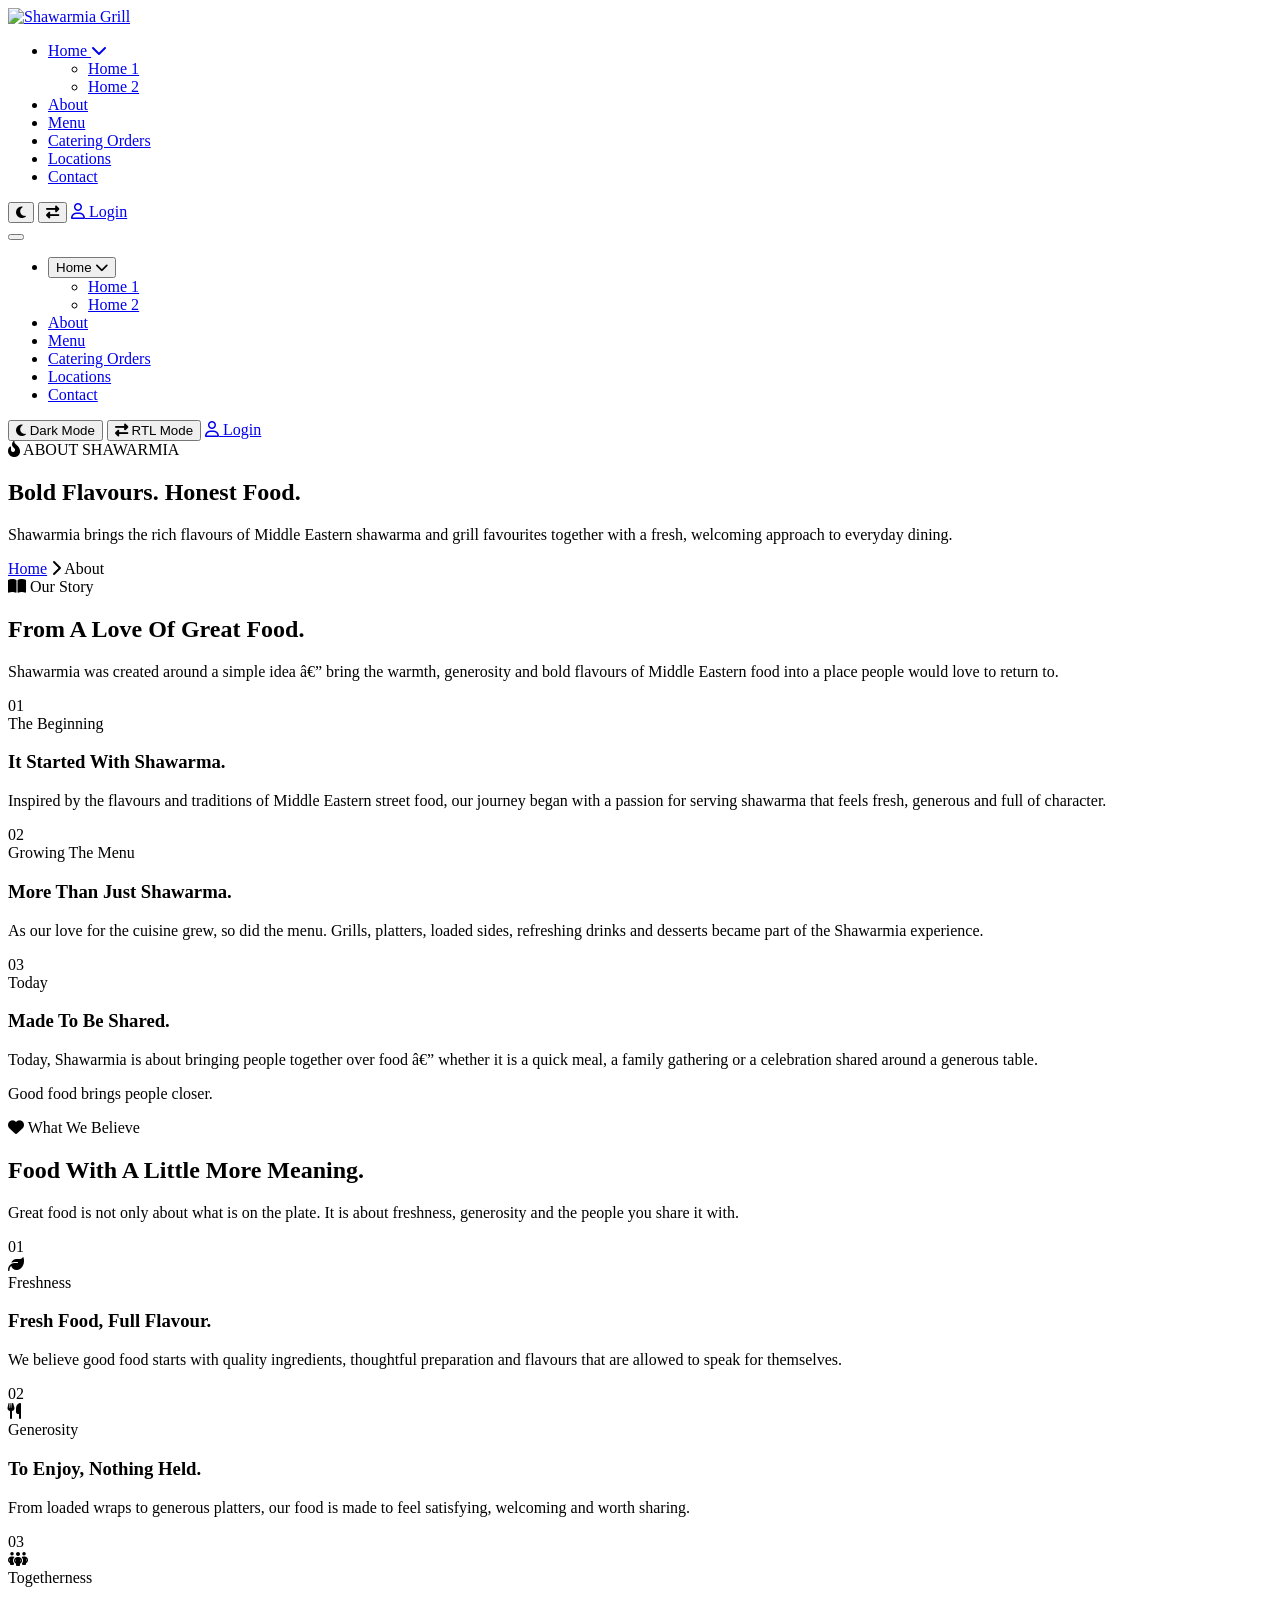
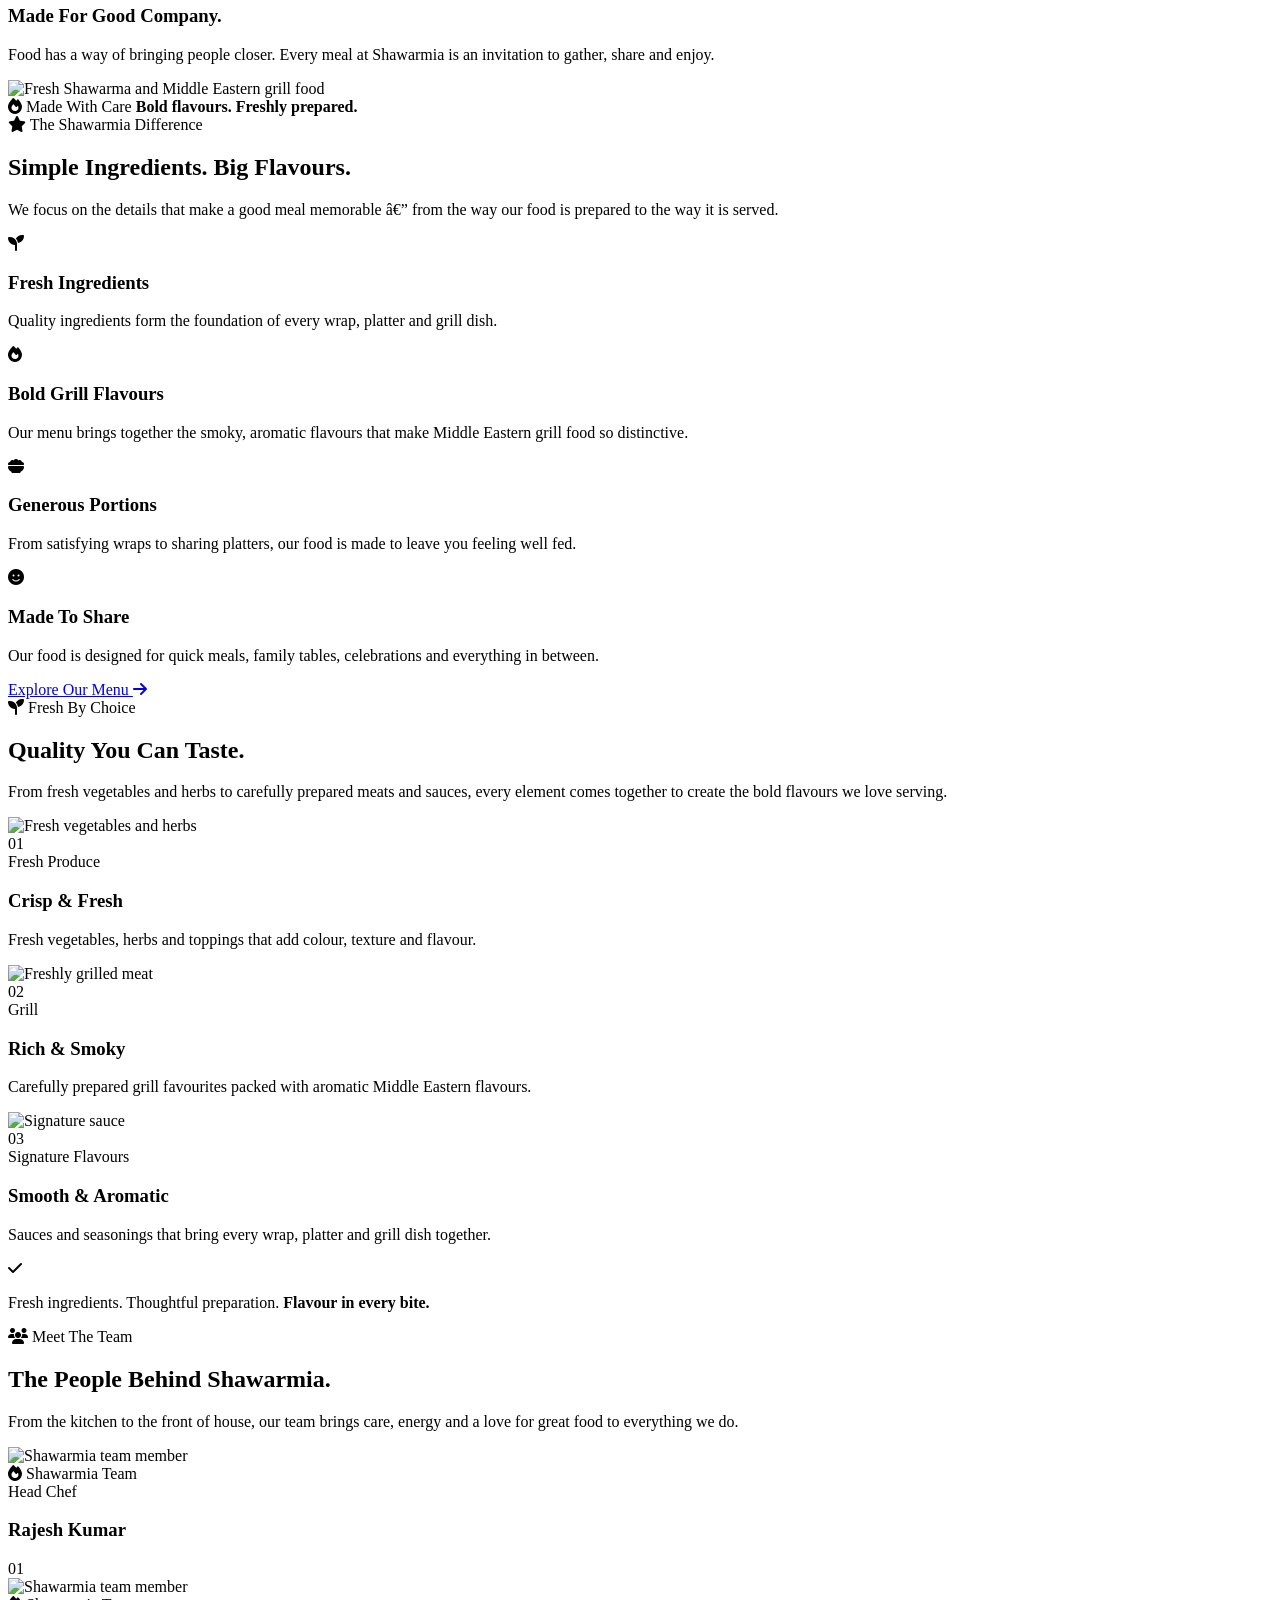
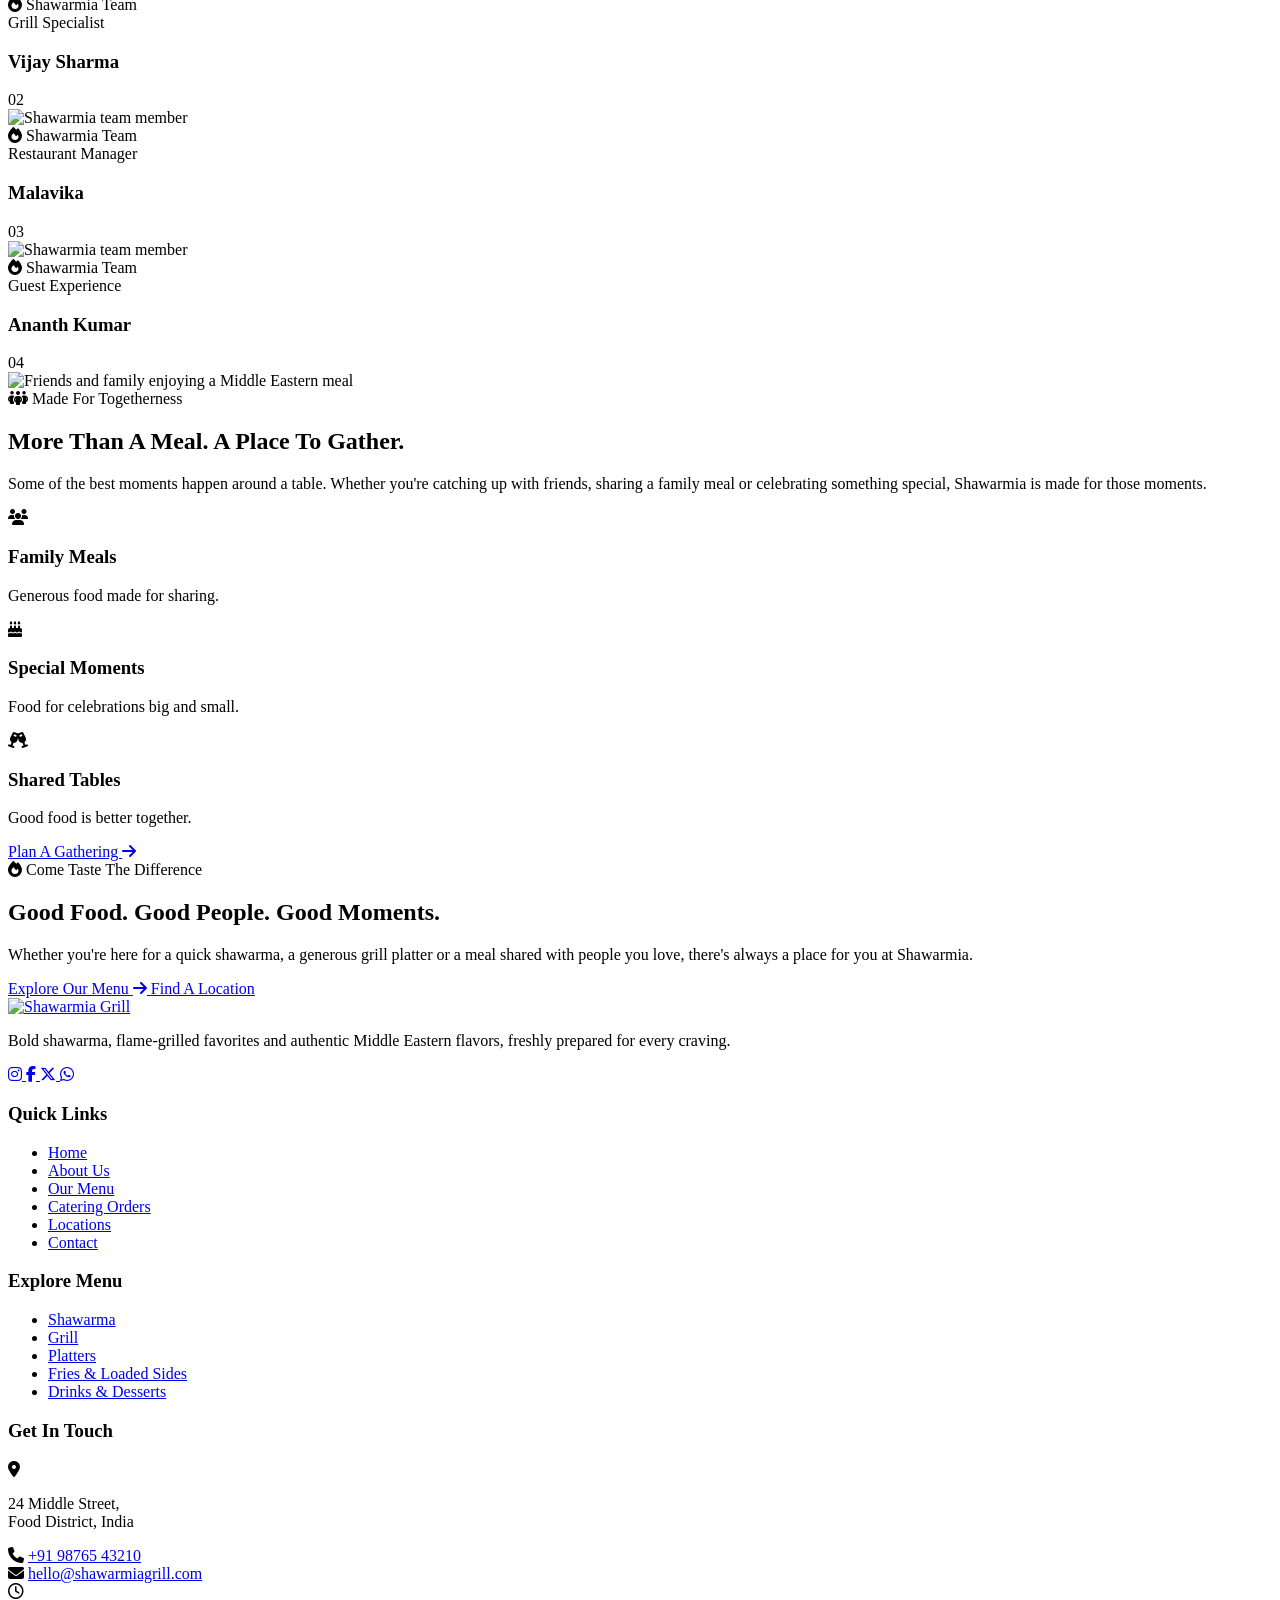
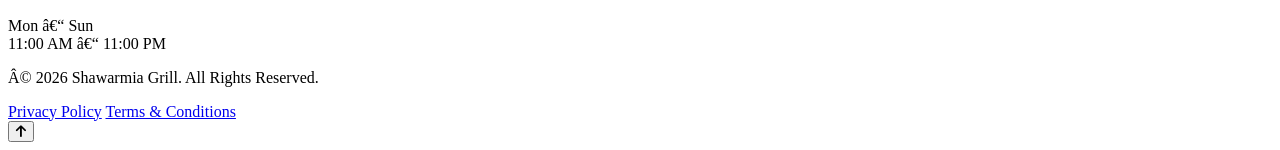
==== about.html @ 10e6cbf2 "Add files via upload" ====
﻿<!DOCTYPE html>
<html lang="en">

<head>
    <meta charset="UTF-8">
    <meta name="viewport" content="width=device-width, initial-scale=1.0">

    <title>Shawarmia Grill</title>

    <meta name="description"
        content="Shawarmia Grill serves flavorful Middle Eastern shawarma, flame-grilled dishes, platters, loaded sides, drinks and desserts.">

    <!-- Google Fonts -->
    <link rel="preconnect" href="https://fonts.googleapis.com">
    <link rel="preconnect" href="https://fonts.gstatic.com" crossorigin>

    <link rel="icon" type="image/png" href="images/favicon.png">

    <link
        href="https://fonts.googleapis.com/css2?family=Bricolage+Grotesque:opsz,wght@10..48,600&family=Manrope:wght@400;500;550&display=swap"
        rel="stylesheet">

    <!-- Font Awesome -->
    <link rel="stylesheet" href="https://cdnjs.cloudflare.com/ajax/libs/font-awesome/6.7.2/css/all.min.css">

    <!-- Main CSS -->
    <script src="js/theme-init.js"></script>
    <link rel="stylesheet" href="css/style.css">
</head>

<body>


    <!-- =========================
     HEADER
     ========================= -->
    <header class="site-header" id="siteHeader">
        <div class="container header-container">

            <!-- Logo -->
            <a href="index.html" class="site-logo" aria-label="Shawarmia Grill Home">
                <img src="images/logo.png" data-theme-light="images/logo.png" data-theme-dark="images/logo-light.png"
                    alt="Shawarmia Grill">
            </a>


            <!-- Desktop Navigation -->
            <nav class="main-navigation" id="mainNavigation">
                <ul class="nav-menu">

                    <!-- Home Dropdown -->
                    <li class="nav-item has-dropdown">
                        <a href="index.html" class="nav-link">
                            Home
                            <i class="fa-solid fa-chevron-down dropdown-icon"></i>
                        </a>

                        <ul class="dropdown-menu">
                            <li>
                                <a href="index.html" class="dropdown-link">
                                    Home 1
                                </a>
                            </li>

                            <li>
                                <a href="home-2.html" class="dropdown-link">
                                    Home 2
                                </a>
                            </li>
                        </ul>
                    </li>


                    <!-- About -->
                    <li class="nav-item active">
                        <a href="about.html" class="nav-link">
                            About
                        </a>
                    </li>


                    <!-- Menu -->
                    <li class="nav-item">
                        <a href="menu.html" class="nav-link">
                            Menu
                        </a>

                    </li>


                    <!-- Catering -->
                    <li class="nav-item">
                        <a href="catering.html" class="nav-link">
                            Catering Orders
                        </a>
                    </li>


                    <!-- Locations -->
                    <li class="nav-item">
                        <a href="locations.html" class="nav-link">
                            Locations
                        </a>
                    </li>


                    <!-- Contact -->
                    <li class="nav-item">
                        <a href="contact.html" class="nav-link">
                            Contact
                        </a>
                    </li>

                </ul>
            </nav>


            <!-- Desktop Right Actions -->
            <div class="header-actions">

                <!-- Dark Mode -->
                <button type="button" class="header-action-btn theme-toggle" id="themeToggle"
                    aria-label="Toggle dark mode" title="Toggle dark mode">
                    <i class="fa-solid fa-moon"></i>
                </button>


                <!-- RTL -->
                <button type="button" class="header-action-btn rtl-toggle" id="rtlToggle" aria-label="Toggle RTL mode"
                    title="Toggle RTL mode">
                    <i class="fa-solid fa-right-left"></i>
                </button>

                <!-- Login -->
                <a href="login.html" class="login-btn">
                    <i class="fa-regular fa-user"></i>
                    <span>Login</span>
                </a>

            </div>


            <!-- Mobile Menu Toggle -->
            <button type="button" class="mobile-menu-toggle" id="mobileMenuToggle" aria-label="Open navigation menu"
                aria-expanded="false">

                <span></span>
                <span></span>
                <span></span>

            </button>

        </div>


        <!-- Mobile Navigation -->
        <div class="mobile-navigation" id="mobileNavigation">

            <nav class="mobile-nav-inner">

                <ul class="mobile-nav-menu">

                    <!-- Home -->
                    <li class="mobile-nav-item mobile-has-dropdown">

                        <button type="button" class="mobile-nav-link mobile-dropdown-toggle">

                            <span>Home</span>
                            <i class="fa-solid fa-chevron-down"></i>

                        </button>

                        <ul class="mobile-dropdown-menu">

                            <li>
                                <a href="index.html" class="mobile-dropdown-link active">
                                    Home 1
                                </a>
                            </li>

                            <li>
                                <a href="home-2.html" class="mobile-dropdown-link">
                                    Home 2
                                </a>
                            </li>

                        </ul>

                    </li>


                    <!-- About -->
                    <li class="mobile-nav-item">
                        <a href="about.html" class="mobile-nav-link">
                            About
                        </a>
                    </li>


                    <!-- Menu -->
                    <li class="mobile-nav-item">

                        <a href="menu.html" class="mobile-nav-link">
                            Menu
                        </a>

                    </li>


                    <!-- Catering -->
                    <li class="mobile-nav-item">
                        <a href="catering.html" class="mobile-nav-link">
                            Catering Orders
                        </a>
                    </li>


                    <!-- Locations -->
                    <li class="mobile-nav-item">
                        <a href="locations.html" class="mobile-nav-link">
                            Locations
                        </a>
                    </li>


                    <!-- Contact -->
                    <li class="mobile-nav-item">
                        <a href="contact.html" class="mobile-nav-link">
                            Contact
                        </a>
                    </li>

                </ul>


                <!-- Mobile Actions -->
                <div class="mobile-header-actions">

                    <button type="button" class="mobile-action-btn theme-toggle" id="mobileThemeToggle">

                        <i class="fa-solid fa-moon"></i>
                        <span>Dark Mode</span>

                    </button>


                    <button type="button" class="mobile-action-btn rtl-toggle" id="mobileRtlToggle">

                        <i class="fa-solid fa-right-left"></i>
                        <span>RTL Mode</span>

                    </button>

                    <a href="login.html" class="mobile-login-btn">

                        <i class="fa-regular fa-user"></i>
                        <span>Login</span>

                    </a>

                </div>

            </nav>

        </div>

    </header>

    <section class="inner-page-hero about-page-hero">

        <div class="inner-page-hero-overlay"></div>

        <div class="container">
            <div class="inner-page-hero-content">

                <span class="inner-page-hero-eyebrow">
                    <i class="fa-solid fa-fire-flame-curved"></i>
                    ABOUT SHAWARMIA
                </span>

                <h1>
                    Bold Flavours. <span> Honest Food. </span>
                </h1>

                <p>
                    Shawarmia brings the rich flavours of Middle Eastern shawarma and grill favourites together with a
                    fresh, welcoming approach to everyday dining.
                </p>

                <div class="inner-page-hero-breadcrumb">
                    <a href="index.html">Home</a>
                    <i class="fa-solid fa-chevron-right"></i>
                    <span>About</span>
                </div>

            </div>
        </div>

    </section>

    <section class="about-story">

        <div class="container">

            <div class="about-story-header">

                <span class="about-story-eyebrow">
                    <i class="fa-solid fa-book-open"></i>
                    Our Story
                </span>

                <h2>
                    From A Love Of
                    <span>Great Food.</span>
                </h2>

                <p>
                    Shawarmia was created around a simple idea â€” bring the
                    warmth, generosity and bold flavours of Middle Eastern
                    food into a place people would love to return to.
                </p>

            </div>


            <div class="about-story-timeline">

                <!-- Story 01 -->

                <div class="about-story-item">

                    <div class="about-story-marker">
                        <span>01</span>
                    </div>

                    <div class="about-story-content">

                        <span class="about-story-label">
                            The Beginning
                        </span>

                        <h3>
                            It Started With
                            <span>Shawarma.</span>
                        </h3>

                        <p>
                            Inspired by the flavours and traditions of
                            Middle Eastern street food, our journey began
                            with a passion for serving shawarma that feels
                            fresh, generous and full of character.
                        </p>

                    </div>

                </div>


                <!-- Story 02 -->

                <div class="about-story-item">

                    <div class="about-story-marker">
                        <span>02</span>
                    </div>

                    <div class="about-story-content">

                        <span class="about-story-label">
                            Growing The Menu
                        </span>

                        <h3>
                            More Than
                            <span>Just Shawarma.</span>
                        </h3>

                        <p>
                            As our love for the cuisine grew, so did the
                            menu. Grills, platters, loaded sides, refreshing
                            drinks and desserts became part of the Shawarmia
                            experience.
                        </p>

                    </div>

                </div>


                <!-- Story 03 -->

                <div class="about-story-item">

                    <div class="about-story-marker">
                        <span>03</span>
                    </div>

                    <div class="about-story-content">

                        <span class="about-story-label">
                            Today
                        </span>

                        <h3>
                            Made To Be
                            <span>Shared.</span>
                        </h3>

                        <p>
                            Today, Shawarmia is about bringing people
                            together over food â€” whether it is a quick
                            meal, a family gathering or a celebration
                            shared around a generous table.
                        </p>

                    </div>

                </div>

            </div>


            <div class="about-story-bottom">

                <div class="about-story-bottom-line"></div>

                <p>
                    Good food brings people closer.
                </p>

                <div class="about-story-bottom-line"></div>

            </div>

        </div>

    </section>

    <section class="about-philosophy">

        <div class="container">

            <div class="about-philosophy-heading">

                <span class="about-philosophy-eyebrow">
                    <i class="fa-solid fa-heart"></i>
                    What We Believe
                </span>

                <h2>
                    Food With A Little More
                    <span>Meaning.</span>
                </h2>

                <p>
                    Great food is not only about what is on the plate.
                    It is about freshness, generosity and the people
                    you share it with.
                </p>

            </div>


            <div class="about-philosophy-grid">

                <!-- Freshness -->

                <article class="about-philosophy-card">

                    <div class="about-philosophy-number">
                        01
                    </div>

                    <div class="about-philosophy-icon">
                        <i class="fa-solid fa-leaf"></i>
                    </div>

                    <span class="about-philosophy-label">
                        Freshness
                    </span>

                    <h3>
                        Fresh Food,
                        <span>Full Flavour.</span>
                    </h3>

                    <p>
                        We believe good food starts with quality ingredients,
                        thoughtful preparation and flavours that are allowed
                        to speak for themselves.
                    </p>

                    <div class="about-philosophy-line"></div>

                </article>


                <!-- Generosity -->

                <article class="about-philosophy-card">

                    <div class="about-philosophy-number">
                        02
                    </div>

                    <div class="about-philosophy-icon">
                        <i class="fa-solid fa-utensils"></i>
                    </div>

                    <span class="about-philosophy-label">
                        Generosity
                    </span>

                    <h3>
                        To Enjoy,
                        <span>Nothing Held.</span>
                    </h3>

                    <p>
                        From loaded wraps to generous platters, our food is
                        made to feel satisfying, welcoming and worth sharing.
                    </p>

                    <div class="about-philosophy-line"></div>

                </article>


                <!-- Togetherness -->

                <article class="about-philosophy-card">

                    <div class="about-philosophy-number">
                        03
                    </div>

                    <div class="about-philosophy-icon">
                        <i class="fa-solid fa-people-group"></i>
                    </div>

                    <span class="about-philosophy-label">
                        Togetherness
                    </span>

                    <h3>
                        Made For
                        <span>Good Company.</span>
                    </h3>

                    <p>
                        Food has a way of bringing people closer. Every meal
                        at Shawarmia is an invitation to gather, share and enjoy.
                    </p>

                    <div class="about-philosophy-line"></div>

                </article>

            </div>

        </div>

    </section>

    <section class="about-difference">

        <div class="container">

            <div class="about-difference-wrapper">

                <!-- Image Side -->

                <div class="about-difference-visual">

                    <div class="about-difference-image">
                        <img src="images/Fresh Shawarma and Middle Eastern grill food.jpg"
                            alt="Fresh Shawarma and Middle Eastern grill food">
                    </div>

                    <div class="about-difference-image-caption">

                        <span>
                            <i class="fa-solid fa-fire"></i>
                            Made With Care
                        </span>

                        <strong>
                            Bold flavours. Freshly prepared.
                        </strong>

                    </div>

                </div>


                <!-- Content Side -->

                <div class="about-difference-content">

                    <span class="about-difference-eyebrow">
                        <i class="fa-solid fa-star"></i>
                        The Shawarmia Difference
                    </span>

                    <h2>
                        Simple Ingredients.
                        <span>Big Flavours.</span>
                    </h2>

                    <p class="about-difference-intro">
                        We focus on the details that make a good meal
                        memorable â€” from the way our food is prepared
                        to the way it is served.
                    </p>


                    <div class="about-difference-points">

                        <!-- Point 01 -->

                        <div class="about-difference-point">

                            <div class="about-difference-point-icon">
                                <i class="fa-solid fa-seedling"></i>
                            </div>

                            <div class="about-difference-point-content">

                                <h3>Fresh Ingredients</h3>

                                <p>
                                    Quality ingredients form the foundation
                                    of every wrap, platter and grill dish.
                                </p>

                            </div>

                        </div>


                        <!-- Point 02 -->

                        <div class="about-difference-point">

                            <div class="about-difference-point-icon">
                                <i class="fa-solid fa-fire"></i>
                            </div>

                            <div class="about-difference-point-content">

                                <h3>Bold Grill Flavours</h3>

                                <p>
                                    Our menu brings together the smoky,
                                    aromatic flavours that make Middle
                                    Eastern grill food so distinctive.
                                </p>

                            </div>

                        </div>


                        <!-- Point 03 -->

                        <div class="about-difference-point">

                            <div class="about-difference-point-icon">
                                <i class="fa-solid fa-bowl-food"></i>
                            </div>

                            <div class="about-difference-point-content">

                                <h3>Generous Portions</h3>

                                <p>
                                    From satisfying wraps to sharing
                                    platters, our food is made to leave
                                    you feeling well fed.
                                </p>

                            </div>

                        </div>


                        <!-- Point 04 -->

                        <div class="about-difference-point">

                            <div class="about-difference-point-icon">
                                <i class="fa-solid fa-face-smile"></i>
                            </div>

                            <div class="about-difference-point-content">

                                <h3>Made To Share</h3>

                                <p>
                                    Our food is designed for quick meals,
                                    family tables, celebrations and
                                    everything in between.
                                </p>

                            </div>

                        </div>

                    </div>


                    <a href="menu.html" class="about-difference-btn">

                        Explore Our Menu

                        <i class="fa-solid fa-arrow-right"></i>

                    </a>

                </div>

            </div>

        </div>

    </section>

    <!-- =========================================
     FRESH INGREDIENTS SECTION
========================================= -->

    <section class="about-ingredients">

        <div class="container">

            <div class="about-ingredients-heading">

                <span class="about-ingredients-eyebrow">
                    <i class="fa-solid fa-seedling"></i>
                    Fresh By Choice
                </span>

                <h2>
                    Quality You Can
                    <span>Taste.</span>
                </h2>

                <p>
                    From fresh vegetables and herbs to carefully prepared
                    meats and sauces, every element comes together to create
                    the bold flavours we love serving.
                </p>

            </div>


            <div class="about-ingredients-showcase">

                <!-- Ingredient 01 -->

                <article class="about-ingredient-card">

                    <div class="about-ingredient-image">
                        <img src="images/b15.jpg" alt="Fresh vegetables and herbs">
                    </div>

                    <div class="about-ingredient-overlay">

                        <span class="about-ingredient-number">
                            01
                        </span>

                        <div class="about-ingredient-content">

                            <span class="about-ingredient-label">
                                Fresh Produce
                            </span>

                            <h3>
                                Crisp & Fresh
                            </h3>

                            <p>
                                Fresh vegetables, herbs and toppings
                                that add colour, texture and flavour.
                            </p>

                        </div>

                    </div>

                </article>


                <!-- Ingredient 02 -->

                <article class="about-ingredient-card">

                    <div class="about-ingredient-image">
                        <img src="images/b16.jpg" alt="Freshly grilled meat">
                    </div>

                    <div class="about-ingredient-overlay">

                        <span class="about-ingredient-number">
                            02
                        </span>

                        <div class="about-ingredient-content">

                            <span class="about-ingredient-label">
                                Grill
                            </span>

                            <h3>
                                Rich & Smoky
                            </h3>

                            <p>
                                Carefully prepared grill favourites
                                packed with aromatic Middle Eastern flavours.
                            </p>

                        </div>

                    </div>

                </article>


                <!-- Ingredient 03 -->

                <article class="about-ingredient-card">

                    <div class="about-ingredient-image">
                        <img src="images/b17.jpg" alt="Signature sauce">
                    </div>

                    <div class="about-ingredient-overlay">

                        <span class="about-ingredient-number">
                            03
                        </span>

                        <div class="about-ingredient-content">

                            <span class="about-ingredient-label">
                                Signature Flavours
                            </span>

                            <h3>
                                Smooth & Aromatic
                            </h3>

                            <p>
                                Sauces and seasonings that bring every
                                wrap, platter and grill dish together.
                            </p>

                        </div>

                    </div>

                </article>

            </div>


            <div class="about-ingredients-footer">

                <div class="about-ingredients-footer-icon">
                    <i class="fa-solid fa-check"></i>
                </div>

                <p>
                    Fresh ingredients. Thoughtful preparation.
                    <strong>Flavour in every bite.</strong>
                </p>

            </div>

        </div>

    </section>

    <!-- =========================================
     TEAM SECTION
========================================= -->

    <section class="about-team">

        <div class="container">

            <div class="about-team-heading">

                <span class="about-team-eyebrow">
                    <i class="fa-solid fa-users"></i>
                    Meet The Team
                </span>

                <h2>
                    The People Behind
                    <span>Shawarmia.</span>
                </h2>

                <p>
                    From the kitchen to the front of house, our team brings
                    care, energy and a love for great food to everything we do.
                </p>

            </div>


            <div class="about-team-grid">

                <!-- Team Member 01 -->

                <article class="about-team-card">

                    <div class="about-team-image">

                        <img src="images/b18.jpg" alt="Shawarmia team member">

                        <div class="about-team-image-overlay">

                            <span>
                                <i class="fa-solid fa-fire"></i>
                                Shawarmia Team
                            </span>

                        </div>

                    </div>

                    <div class="about-team-info">

                        <div>
                            <span class="about-team-role">
                                Head Chef
                            </span>

                            <h3>
                                Rajesh Kumar
                            </h3>
                        </div>

                        <span class="about-team-number">
                            01
                        </span>

                    </div>

                </article>


                <!-- Team Member 02 -->

                <article class="about-team-card">

                    <div class="about-team-image">

                        <img src="images/b21.jpg" alt="Shawarmia team member">

                        <div class="about-team-image-overlay">

                            <span>
                                <i class="fa-solid fa-fire"></i>
                                Shawarmia Team
                            </span>

                        </div>

                    </div>

                    <div class="about-team-info">

                        <div>
                            <span class="about-team-role">
                                Grill Specialist
                            </span>

                            <h3>
                                Vijay Sharma
                            </h3>
                        </div>

                        <span class="about-team-number">
                            02
                        </span>

                    </div>

                </article>


                <!-- Team Member 03 -->

                <article class="about-team-card">

                    <div class="about-team-image">

                        <img src="images/b19.jpg" alt="Shawarmia team member">

                        <div class="about-team-image-overlay">

                            <span>
                                <i class="fa-solid fa-fire"></i>
                                Shawarmia Team
                            </span>

                        </div>

                    </div>

                    <div class="about-team-info">

                        <div>
                            <span class="about-team-role">
                                Restaurant Manager
                            </span>

                            <h3>
                                Malavika
                            </h3>
                        </div>

                        <span class="about-team-number">
                            03
                        </span>

                    </div>

                </article>


                <!-- Team Member 04 -->

                <article class="about-team-card">

                    <div class="about-team-image">

                        <img src="images/b20.jpg" alt="Shawarmia team member">

                        <div class="about-team-image-overlay">

                            <span>
                                <i class="fa-solid fa-fire"></i>
                                Shawarmia Team
                            </span>

                        </div>

                    </div>

                    <div class="about-team-info">

                        <div>
                            <span class="about-team-role">
                                Guest Experience
                            </span>

                            <h3>
                                Ananth Kumar
                            </h3>
                        </div>

                        <span class="about-team-number">
                            04
                        </span>

                    </div>

                </article>

            </div>

        </div>

    </section>

    <!-- =========================================
     COMMUNITY & GATHERINGS
========================================= -->

    <section class="about-community">

        <div class="about-community-image">

            <img src="images/b22.jpg" alt="Friends and family enjoying a Middle Eastern meal">

        </div>

        <div class="about-community-overlay"></div>

        <div class="container">

            <div class="about-community-content">

                <span class="about-community-eyebrow">
                    <i class="fa-solid fa-people-group"></i>
                    Made For Togetherness
                </span>

                <h2>
                    More Than A Meal.
                    <span>A Place To Gather.</span>
                </h2>

                <p>
                    Some of the best moments happen around a table.
                    Whether you're catching up with friends, sharing a
                    family meal or celebrating something special, Shawarmia
                    is made for those moments.
                </p>


                <div class="about-community-highlights">

                    <div class="about-community-highlight">

                        <div class="about-community-highlight-icon">
                            <i class="fa-solid fa-users"></i>
                        </div>

                        <div>
                            <h3>Family Meals</h3>

                            <p>
                                Generous food made for sharing.
                            </p>
                        </div>

                    </div>


                    <div class="about-community-highlight">

                        <div class="about-community-highlight-icon">
                            <i class="fa-solid fa-cake-candles"></i>
                        </div>

                        <div>
                            <h3>Special Moments</h3>

                            <p>
                                Food for celebrations big and small.
                            </p>
                        </div>

                    </div>


                    <div class="about-community-highlight">

                        <div class="about-community-highlight-icon">
                            <i class="fa-solid fa-champagne-glasses"></i>
                        </div>

                        <div>
                            <h3>Shared Tables</h3>

                            <p>
                                Good food is better together.
                            </p>
                        </div>

                    </div>

                </div>


                <a href="catering-orders.html" class="about-community-btn">

                    Plan A Gathering

                    <i class="fa-solid fa-arrow-right"></i>

                </a>

            </div>

        </div>

    </section>

    <!-- =========================================
     ABOUT FINAL CTA
========================================= -->

    <section class="about-final-cta">

        <div class="about-final-cta-pattern"></div>

        <div class="container">

            <div class="about-final-cta-content">

                <span class="about-final-cta-eyebrow">
                    <i class="fa-solid fa-fire"></i>
                    Come Taste The Difference
                </span>

                <h2>
                    Good Food.
                    <span>Good People. Good Moments.</span>
                </h2>

                <p>
                    Whether you're here for a quick shawarma, a generous
                    grill platter or a meal shared with people you love,
                    there's always a place for you at Shawarmia.
                </p>


                <div class="about-final-cta-actions">

                    <a href="menu.html" class="about-final-cta-primary">

                        Explore Our Menu

                        <i class="fa-solid fa-arrow-right"></i>

                    </a>


                    <a href="locations.html" class="about-final-cta-secondary">

                        Find A Location

                    </a>

                </div>

            </div>

        </div>

    </section>

    <!-- =========================================================
     FOOTER
     ========================================================= -->
    <footer class="site-footer">

        <div class="container">

            <div class="footer-main">

                <!-- Brand -->
                <div class="footer-brand">

                    <a href="index.html" class="footer-logo">
                        <img src="images/logo-light.png" alt="Shawarmia Grill">
                    </a>

                    <p class="footer-description">
                        Bold shawarma, flame-grilled favorites and authentic
                        Middle Eastern flavors, freshly prepared for every craving.
                    </p>

                    <div class="footer-socials">

                        <a href="#" class="footer-social" aria-label="Instagram">
                            <i class="fa-brands fa-instagram"></i>
                        </a>

                        <a href="#" class="footer-social" aria-label="Facebook">
                            <i class="fa-brands fa-facebook-f"></i>
                        </a>

                        <a href="#" class="footer-social" aria-label="X">
                            <i class="fa-brands fa-x-twitter"></i>
                        </a>

                        <a href="#" class="footer-social" aria-label="WhatsApp">
                            <i class="fa-brands fa-whatsapp"></i>
                        </a>

                    </div>

                </div>


                <!-- Quick Links -->
                <div class="footer-column">

                    <h3 class="footer-title">Quick Links</h3>

                    <ul class="footer-links">

                        <li>
                            <a href="index.html">Home</a>
                        </li>

                        <li>
                            <a href="about.html">About Us</a>
                        </li>

                        <li>
                            <a href="menu.html">Our Menu</a>
                        </li>

                        <li>
                            <a href="catering.html">Catering Orders</a>
                        </li>

                        <li>
                            <a href="locations.html">Locations</a>
                        </li>

                        <li>
                            <a href="contact.html">Contact</a>
                        </li>

                    </ul>

                </div>


                <!-- Menu -->
                <div class="footer-column">

                    <h3 class="footer-title">Explore Menu</h3>

                    <ul class="footer-links">

                        <li>
                            <a href="menu.html#shawarma">Shawarma</a>
                        </li>

                        <li>
                            <a href="menu.html#grill">Grill</a>
                        </li>

                        <li>
                            <a href="menu.html#platters">Platters</a>
                        </li>

                        <li>
                            <a href="menu.html#loaded-sides">
                                Fries &amp; Loaded Sides
                            </a>
                        </li>

                        <li>
                            <a href="menu.html#drinks-desserts">
                                Drinks &amp; Desserts
                            </a>
                        </li>

                    </ul>

                </div>


                <!-- Contact -->
                <div class="footer-column footer-contact">

                    <h3 class="footer-title">Get In Touch</h3>

                    <div class="footer-contact-item">

                        <i class="fa-solid fa-location-dot"></i>

                        <p>
                            24 Middle Street,<br>
                            Food District, India
                        </p>

                    </div>

                    <div class="footer-contact-item">

                        <i class="fa-solid fa-phone"></i>

                        <a href="tel:+919876543210">
                            +91 98765 43210
                        </a>

                    </div>

                    <div class="footer-contact-item">

                        <i class="fa-solid fa-envelope"></i>

                        <a href="mailto:hello@shawarmiagrill.com">
                            hello@shawarmiagrill.com
                        </a>

                    </div>

                    <div class="footer-contact-item">

                        <i class="fa-regular fa-clock"></i>

                        <p>
                            Mon â€“ Sun<br>
                            11:00 AM â€“ 11:00 PM
                        </p>

                    </div>

                </div>

            </div>


            <!-- Footer Bottom -->

            <div class="footer-bottom">

                <p>
                    Â© 2026 Shawarmia Grill. All Rights Reserved.
                </p>

                <div class="footer-bottom-links">

                    <a href="#">Privacy Policy</a>

                    <span></span>

                    <a href="#">Terms &amp; Conditions</a>

                </div>

            </div>

        </div>

    </footer>

    <!-- Scroll To Top -->
    <button class="scroll-top-btn" id="scrollTopBtn" type="button" aria-label="Scroll to top">
        <i class="fa-solid fa-arrow-up"></i>
    </button>

    <!-- Main JS -->
    <script src="js/main.js"></script>

</body>

</html>
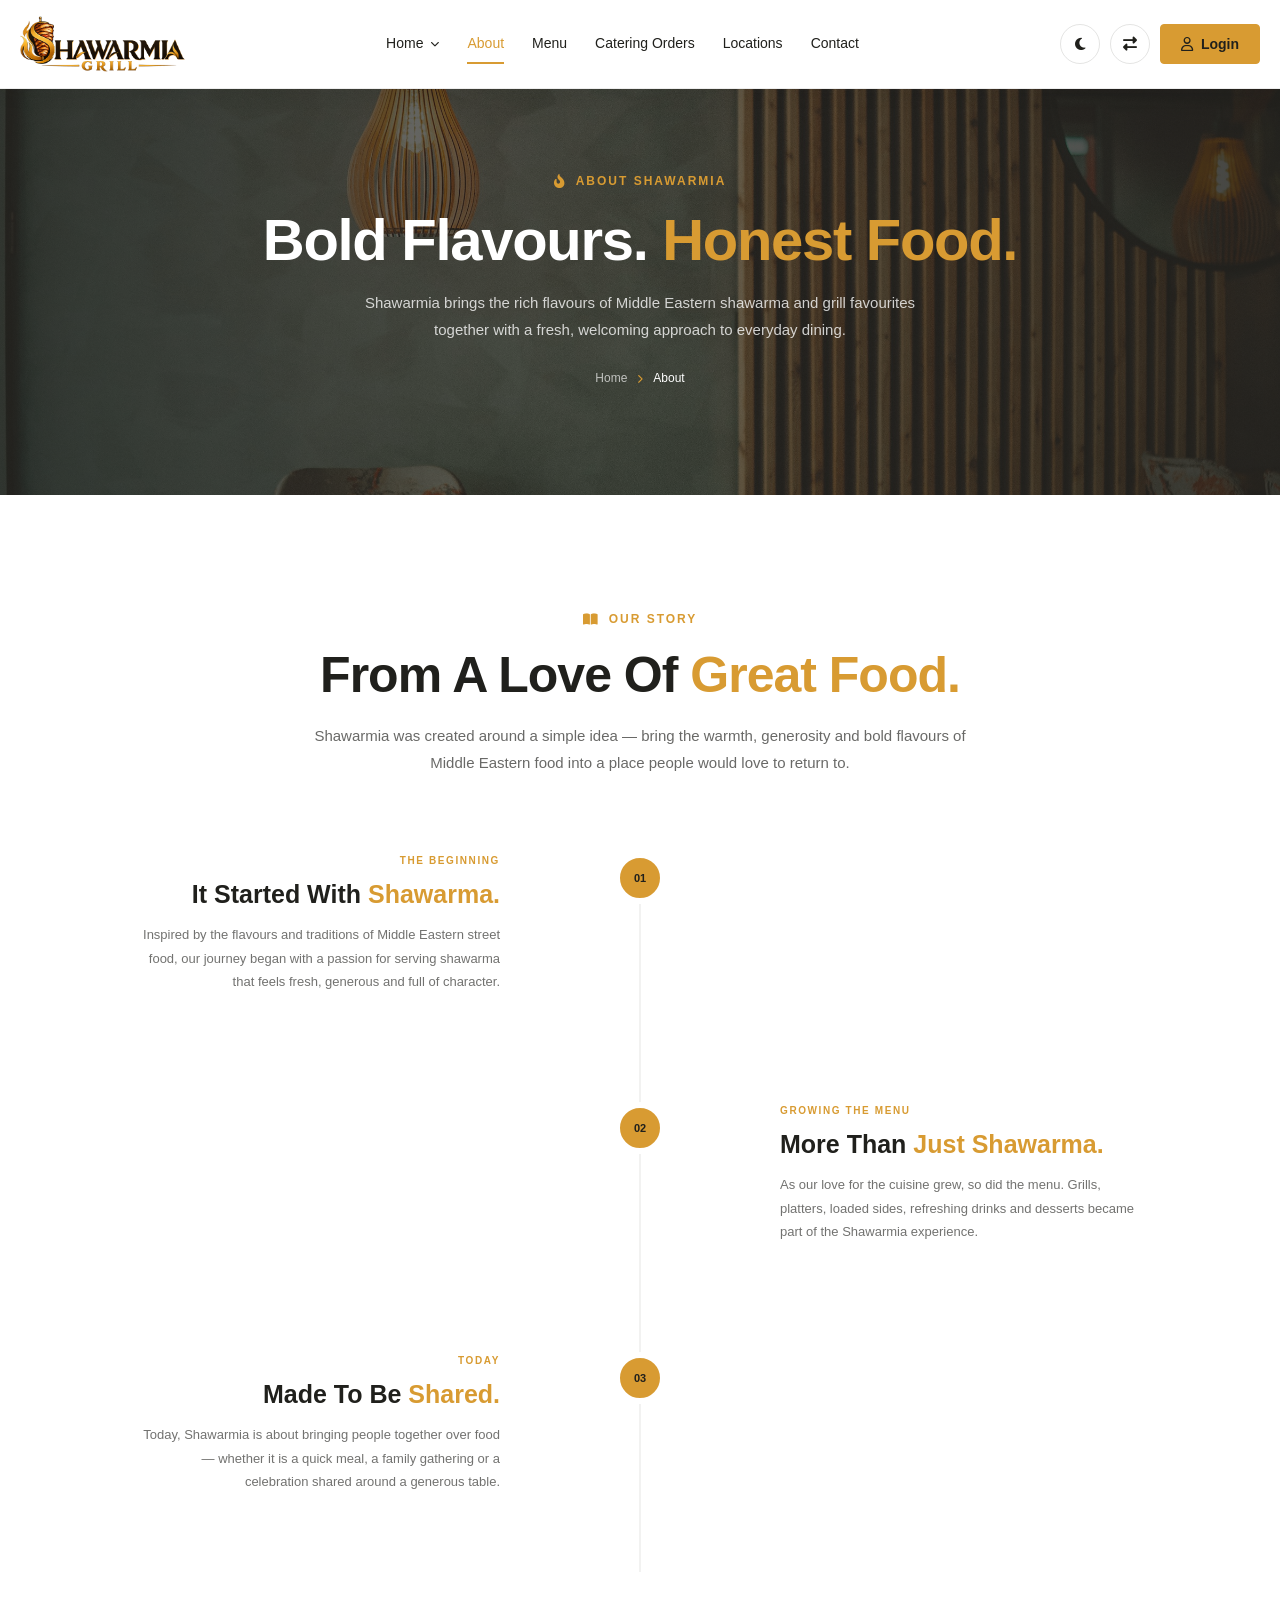
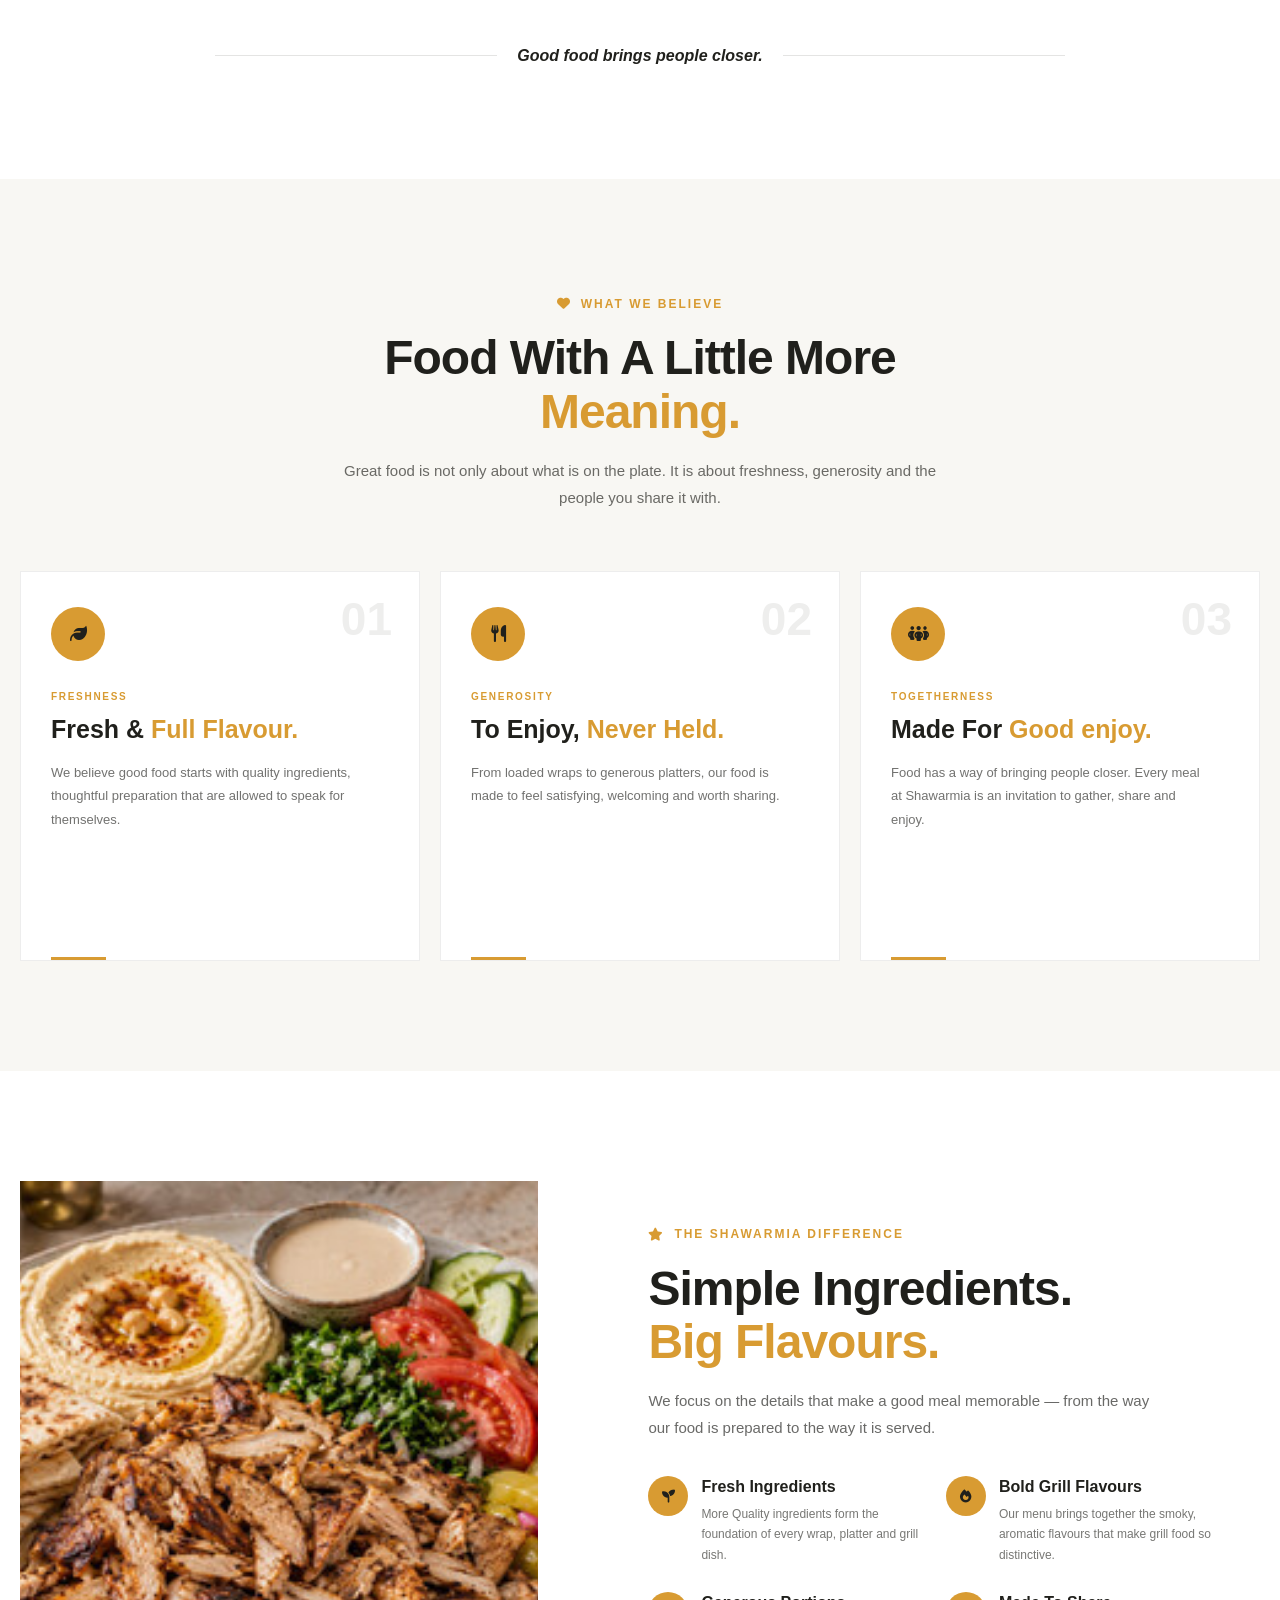
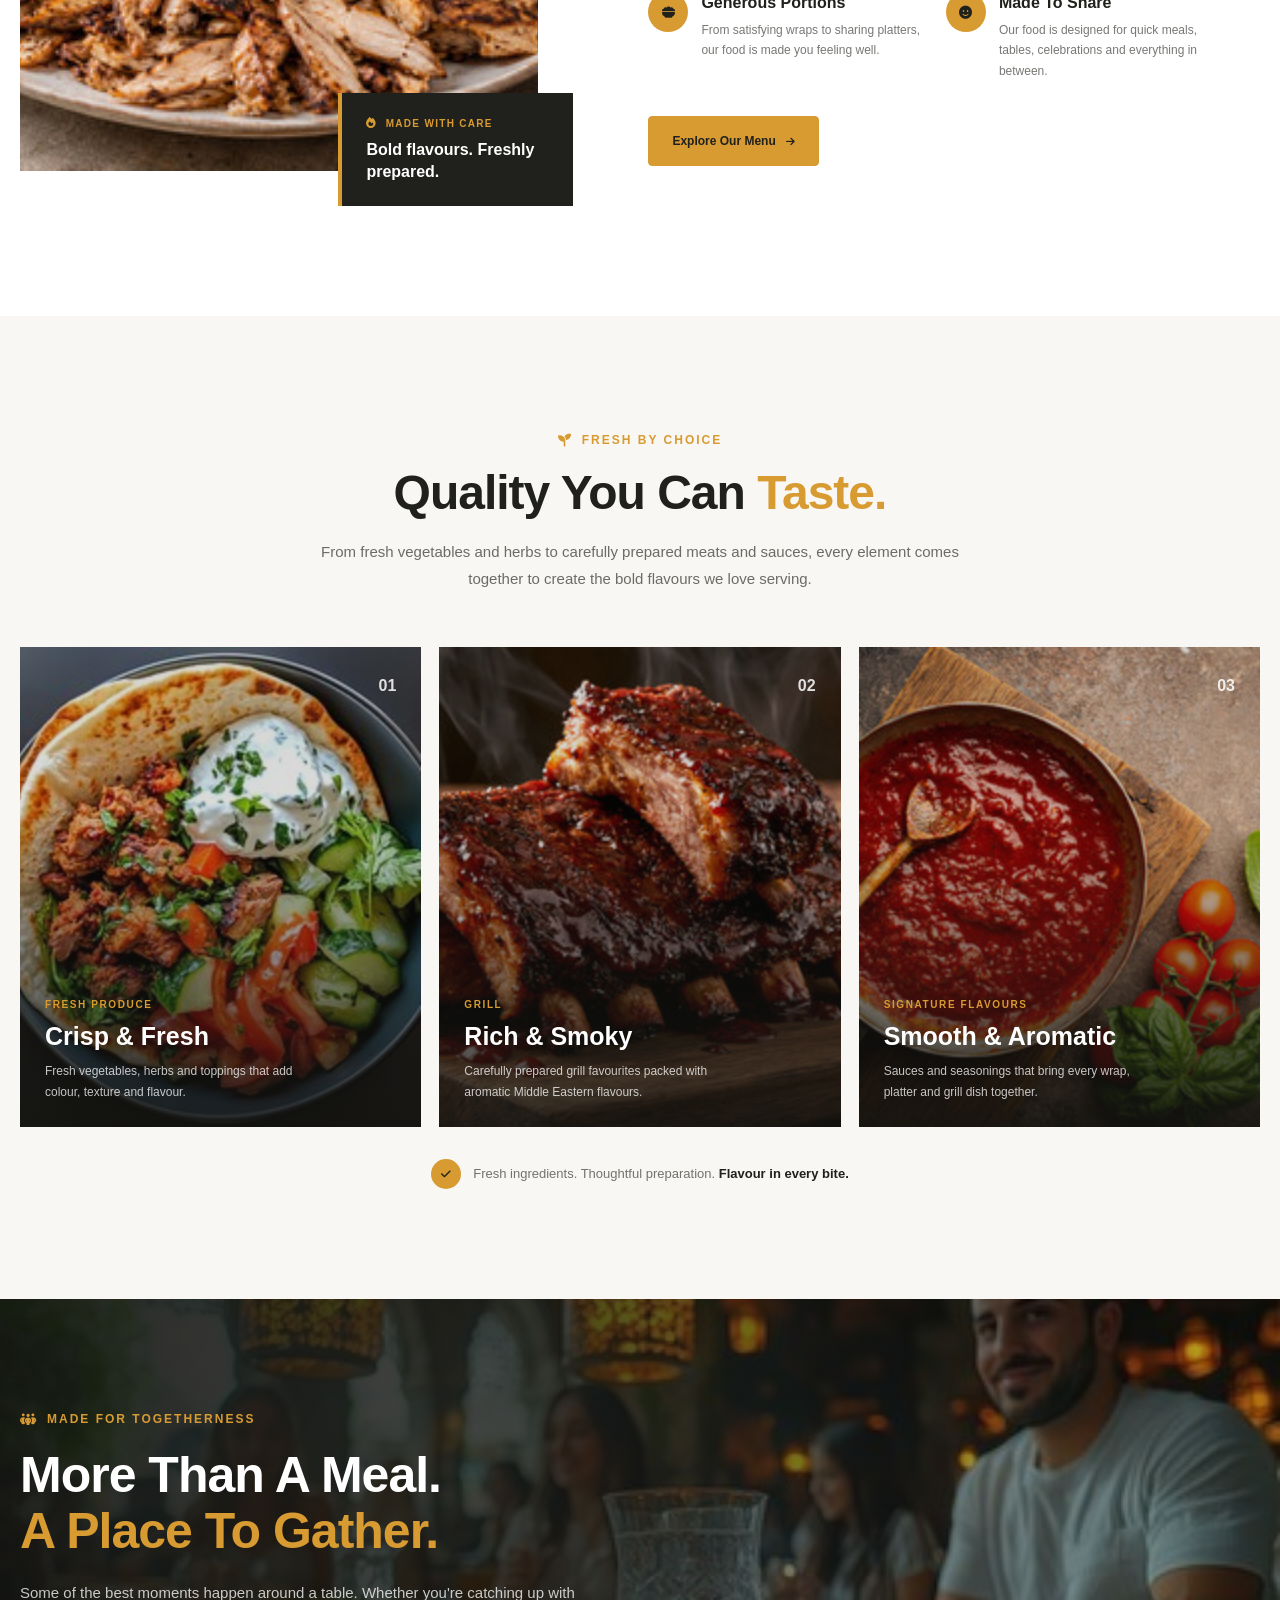
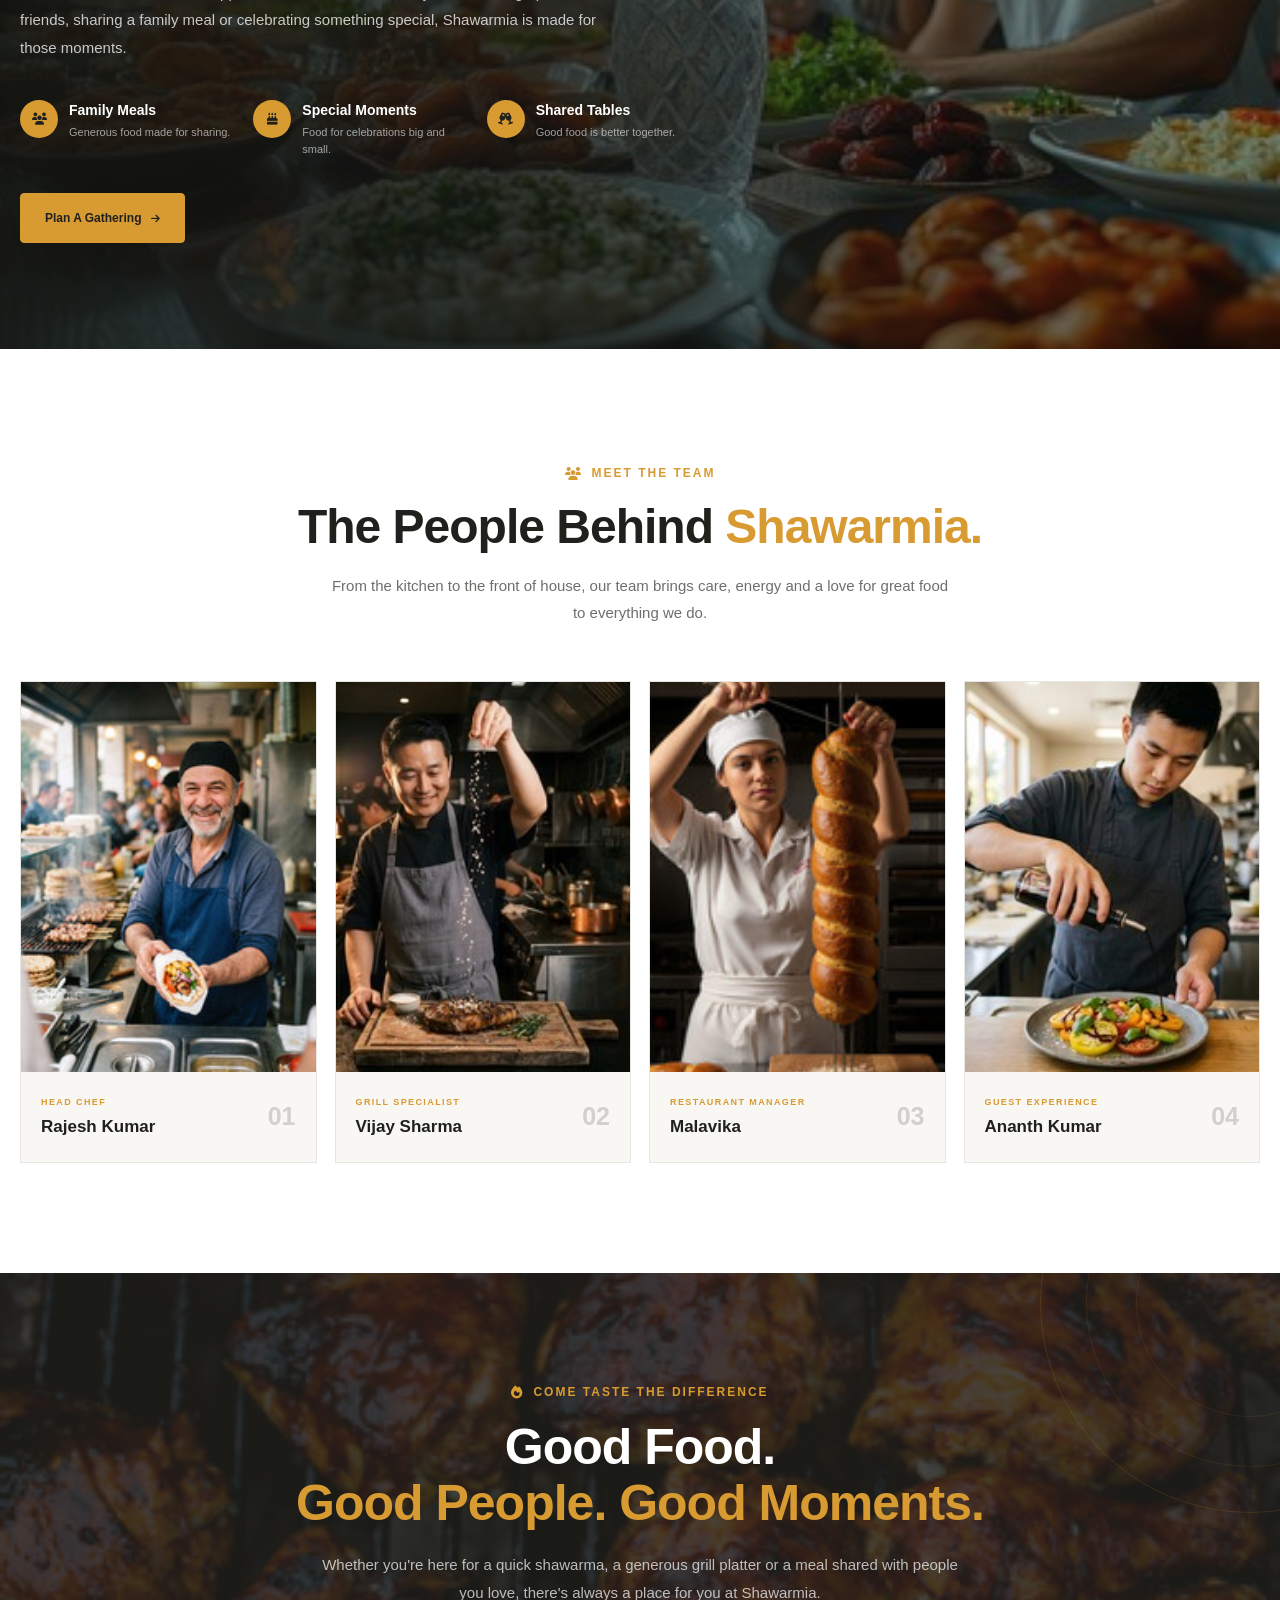
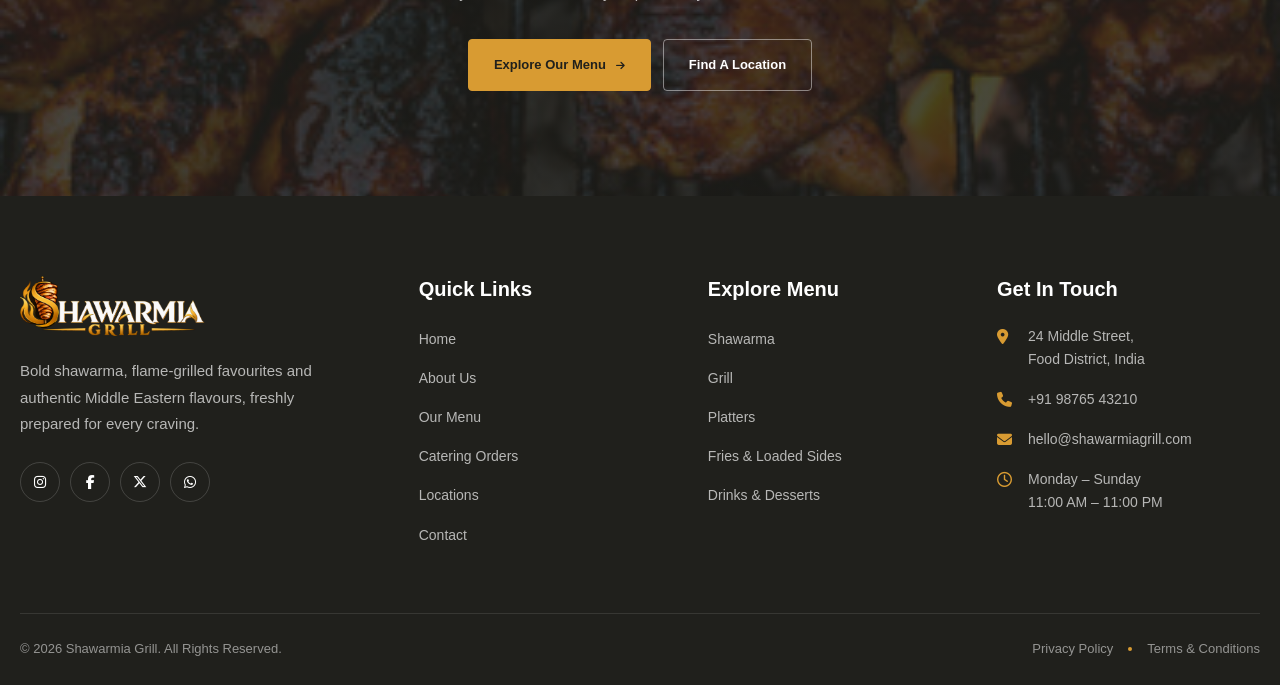
==== commit 6fe2b4fa: "Add files via upload" ====
--- a/about.html
+++ b/about.html
@@ -1,5 +1,5 @@
 ﻿<!DOCTYPE html>
-<html lang="en">
+<html lang="en-IN">
 
 <head>
     <meta charset="UTF-8">
@@ -315,7 +315,7 @@
                 </h2>
 
                 <p>
-                    Shawarmia was created around a simple idea â€” bring the
+                    Shawarmia was created around a simple idea — bring the
                     warmth, generosity and bold flavours of Middle Eastern
                     food into a place people would love to return to.
                 </p>
@@ -408,7 +408,7 @@
 
                         <p>
                             Today, Shawarmia is about bringing people
-                            together over food â€” whether it is a quick
+                            together over food — whether it is a quick
                             meal, a family gathering or a celebration
                             shared around a generous table.
                         </p>
@@ -480,13 +480,13 @@
                     </span>
 
                     <h3>
-                        Fresh Food,
+                        Fresh &
                         <span>Full Flavour.</span>
                     </h3>
 
                     <p>
                         We believe good food starts with quality ingredients,
-                        thoughtful preparation and flavours that are allowed
+                        thoughtful preparation that are allowed
                         to speak for themselves.
                     </p>
 
@@ -513,7 +513,7 @@
 
                     <h3>
                         To Enjoy,
-                        <span>Nothing Held.</span>
+                        <span>Never Held.</span>
                     </h3>
 
                     <p>
@@ -544,7 +544,7 @@
 
                     <h3>
                         Made For
-                        <span>Good Company.</span>
+                        <span>Good enjoy.</span>
                     </h3>
 
                     <p>
@@ -609,7 +609,7 @@
 
                     <p class="about-difference-intro">
                         We focus on the details that make a good meal
-                        memorable â€” from the way our food is prepared
+                        memorable — from the way our food is prepared
                         to the way it is served.
                     </p>
 
@@ -629,7 +629,7 @@
                                 <h3>Fresh Ingredients</h3>
 
                                 <p>
-                                    Quality ingredients form the foundation
+                                    More Quality ingredients form the foundation
                                     of every wrap, platter and grill dish.
                                 </p>
 
@@ -652,8 +652,7 @@
 
                                 <p>
                                     Our menu brings together the smoky,
-                                    aromatic flavours that make Middle
-                                    Eastern grill food so distinctive.
+                                    aromatic flavours that make grill food so distinctive.
                                 </p>
 
                             </div>
@@ -675,8 +674,8 @@
 
                                 <p>
                                     From satisfying wraps to sharing
-                                    platters, our food is made to leave
-                                    you feeling well fed.
+                                    platters, our food is made
+                                    you feeling well.
                                 </p>
 
                             </div>
@@ -697,8 +696,7 @@
                                 <h3>Made To Share</h3>
 
                                 <p>
-                                    Our food is designed for quick meals,
-                                    family tables, celebrations and
+                                    Our food is designed for quick meals, tables, celebrations and
                                     everything in between.
                                 </p>
 
@@ -883,200 +881,6 @@
 
     </section>
 
-    <!-- =========================================
-     TEAM SECTION
-========================================= -->
-
-    <section class="about-team">
-
-        <div class="container">
-
-            <div class="about-team-heading">
-
-                <span class="about-team-eyebrow">
-                    <i class="fa-solid fa-users"></i>
-                    Meet The Team
-                </span>
-
-                <h2>
-                    The People Behind
-                    <span>Shawarmia.</span>
-                </h2>
-
-                <p>
-                    From the kitchen to the front of house, our team brings
-                    care, energy and a love for great food to everything we do.
-                </p>
-
-            </div>
-
-
-            <div class="about-team-grid">
-
-                <!-- Team Member 01 -->
-
-                <article class="about-team-card">
-
-                    <div class="about-team-image">
-
-                        <img src="images/b18.jpg" alt="Shawarmia team member">
-
-                        <div class="about-team-image-overlay">
-
-                            <span>
-                                <i class="fa-solid fa-fire"></i>
-                                Shawarmia Team
-                            </span>
-
-                        </div>
-
-                    </div>
-
-                    <div class="about-team-info">
-
-                        <div>
-                            <span class="about-team-role">
-                                Head Chef
-                            </span>
-
-                            <h3>
-                                Rajesh Kumar
-                            </h3>
-                        </div>
-
-                        <span class="about-team-number">
-                            01
-                        </span>
-
-                    </div>
-
-                </article>
-
-
-                <!-- Team Member 02 -->
-
-                <article class="about-team-card">
-
-                    <div class="about-team-image">
-
-                        <img src="images/b21.jpg" alt="Shawarmia team member">
-
-                        <div class="about-team-image-overlay">
-
-                            <span>
-                                <i class="fa-solid fa-fire"></i>
-                                Shawarmia Team
-                            </span>
-
-                        </div>
-
-                    </div>
-
-                    <div class="about-team-info">
-
-                        <div>
-                            <span class="about-team-role">
-                                Grill Specialist
-                            </span>
-
-                            <h3>
-                                Vijay Sharma
-                            </h3>
-                        </div>
-
-                        <span class="about-team-number">
-                            02
-                        </span>
-
-                    </div>
-
-                </article>
-
-
-                <!-- Team Member 03 -->
-
-                <article class="about-team-card">
-
-                    <div class="about-team-image">
-
-                        <img src="images/b19.jpg" alt="Shawarmia team member">
-
-                        <div class="about-team-image-overlay">
-
-                            <span>
-                                <i class="fa-solid fa-fire"></i>
-                                Shawarmia Team
-                            </span>
-
-                        </div>
-
-                    </div>
-
-                    <div class="about-team-info">
-
-                        <div>
-                            <span class="about-team-role">
-                                Restaurant Manager
-                            </span>
-
-                            <h3>
-                                Malavika
-                            </h3>
-                        </div>
-
-                        <span class="about-team-number">
-                            03
-                        </span>
-
-                    </div>
-
-                </article>
-
-
-                <!-- Team Member 04 -->
-
-                <article class="about-team-card">
-
-                    <div class="about-team-image">
-
-                        <img src="images/b20.jpg" alt="Shawarmia team member">
-
-                        <div class="about-team-image-overlay">
-
-                            <span>
-                                <i class="fa-solid fa-fire"></i>
-                                Shawarmia Team
-                            </span>
-
-                        </div>
-
-                    </div>
-
-                    <div class="about-team-info">
-
-                        <div>
-                            <span class="about-team-role">
-                                Guest Experience
-                            </span>
-
-                            <h3>
-                                Ananth Kumar
-                            </h3>
-                        </div>
-
-                        <span class="about-team-number">
-                            04
-                        </span>
-
-                    </div>
-
-                </article>
-
-            </div>
-
-        </div>
-
-    </section>
 
     <!-- =========================================
      COMMUNITY & GATHERINGS
@@ -1184,6 +988,202 @@
     </section>
 
     <!-- =========================================
+     TEAM SECTION
+========================================= -->
+
+    <section class="about-team">
+
+        <div class="container">
+
+            <div class="about-team-heading">
+
+                <span class="about-team-eyebrow">
+                    <i class="fa-solid fa-users"></i>
+                    Meet The Team
+                </span>
+
+                <h2>
+                    The People Behind
+                    <span>Shawarmia.</span>
+                </h2>
+
+                <p>
+                    From the kitchen to the front of house, our team brings
+                    care, energy and a love for great food to everything we do.
+                </p>
+
+            </div>
+
+
+            <div class="about-team-grid">
+
+                <!-- Team Member 01 -->
+
+                <article class="about-team-card">
+
+                    <div class="about-team-image">
+
+                        <img src="images/b18.jpg" alt="Shawarmia team member">
+
+                        <div class="about-team-image-overlay">
+
+                            <span>
+                                <i class="fa-solid fa-fire"></i>
+                                Shawarmia Team
+                            </span>
+
+                        </div>
+
+                    </div>
+
+                    <div class="about-team-info">
+
+                        <div>
+                            <span class="about-team-role">
+                                Head Chef
+                            </span>
+
+                            <h3>
+                                Rajesh Kumar
+                            </h3>
+                        </div>
+
+                        <span class="about-team-number">
+                            01
+                        </span>
+
+                    </div>
+
+                </article>
+
+
+                <!-- Team Member 02 -->
+
+                <article class="about-team-card">
+
+                    <div class="about-team-image">
+
+                        <img src="images/b21.jpg" alt="Shawarmia team member">
+
+                        <div class="about-team-image-overlay">
+
+                            <span>
+                                <i class="fa-solid fa-fire"></i>
+                                Shawarmia Team
+                            </span>
+
+                        </div>
+
+                    </div>
+
+                    <div class="about-team-info">
+
+                        <div>
+                            <span class="about-team-role">
+                                Grill Specialist
+                            </span>
+
+                            <h3>
+                                Vijay Sharma
+                            </h3>
+                        </div>
+
+                        <span class="about-team-number">
+                            02
+                        </span>
+
+                    </div>
+
+                </article>
+
+
+                <!-- Team Member 03 -->
+
+                <article class="about-team-card">
+
+                    <div class="about-team-image">
+
+                        <img src="images/b19.jpg" alt="Shawarmia team member">
+
+                        <div class="about-team-image-overlay">
+
+                            <span>
+                                <i class="fa-solid fa-fire"></i>
+                                Shawarmia Team
+                            </span>
+
+                        </div>
+
+                    </div>
+
+                    <div class="about-team-info">
+
+                        <div>
+                            <span class="about-team-role">
+                                Restaurant Manager
+                            </span>
+
+                            <h3>
+                                Malavika
+                            </h3>
+                        </div>
+
+                        <span class="about-team-number">
+                            03
+                        </span>
+
+                    </div>
+
+                </article>
+
+
+                <!-- Team Member 04 -->
+
+                <article class="about-team-card">
+
+                    <div class="about-team-image">
+
+                        <img src="images/b20.jpg" alt="Shawarmia team member">
+
+                        <div class="about-team-image-overlay">
+
+                            <span>
+                                <i class="fa-solid fa-fire"></i>
+                                Shawarmia Team
+                            </span>
+
+                        </div>
+
+                    </div>
+
+                    <div class="about-team-info">
+
+                        <div>
+                            <span class="about-team-role">
+                                Guest Experience
+                            </span>
+
+                            <h3>
+                                Ananth Kumar
+                            </h3>
+                        </div>
+
+                        <span class="about-team-number">
+                            04
+                        </span>
+
+                    </div>
+
+                </article>
+
+            </div>
+
+        </div>
+
+    </section>
+
+
+    <!-- =========================================
      ABOUT FINAL CTA
 ========================================= -->
 
@@ -1254,8 +1254,8 @@
                     </a>
 
                     <p class="footer-description">
-                        Bold shawarma, flame-grilled favorites and authentic
-                        Middle Eastern flavors, freshly prepared for every craving.
+                        Bold shawarma, flame-grilled favourites and authentic
+                        Middle Eastern flavours, freshly prepared for every craving.
                     </p>
 
                     <div class="footer-socials">
@@ -1394,8 +1394,8 @@
                         <i class="fa-regular fa-clock"></i>
 
                         <p>
-                            Mon â€“ Sun<br>
-                            11:00 AM â€“ 11:00 PM
+                            Monday – Sunday<br>
+                            11:00 AM – 11:00 PM
                         </p>
 
                     </div>
@@ -1410,7 +1410,7 @@
             <div class="footer-bottom">
 
                 <p>
-                    Â© 2026 Shawarmia Grill. All Rights Reserved.
+                    © 2026 Shawarmia Grill. All Rights Reserved.
                 </p>
 
                 <div class="footer-bottom-links">
--- a/css/style.css
+++ b/css/style.css
@@ -0,0 +1,23623 @@
+/* =========================================================
+   SHAWARMIA GRILL
+   Global Styles
+   ========================================================= */
+
+/* =========================
+   ROOT VARIABLES
+   ========================= */
+
+:root {
+    --primary-color: #20201C;
+    --secondary-color: #D89B32;
+
+    --white-color: #FFFFFF;
+    --light-color: #F7F4ED;
+    --text-color: #30302B;
+    --muted-color: #6F6C64;
+
+    --body-bg: #FFFFFF;
+    --surface-color: #FFFFFF;
+    --soft-surface-color: #F8F7F3;
+    --card-bg: #FFFFFF;
+    --input-bg: #FFFFFF;
+    --border-color: rgba(32, 32, 28, .12);
+    --text-primary: #20201C;
+    --text-secondary: #6F6C64;
+    --ink-rgb: 32, 32, 28;
+    --gray-66665f: #66665f;
+    --gray-77776f: #77776f;
+    --gray-707069: #707069;
+    --gray-74746c: #74746c;
+    --gray-55554f: #55554f;
+    --gray-88887f: #88887f;
+    --gray-73736b: #73736b;
+    --gray-999990: #999990;
+    --gray-72664f: #72664f;
+
+    --heading-font: "Bricolage Grotesque", sans-serif;
+    --body-font: "Manrope", sans-serif;
+
+    --transition: 0.3s ease;
+}
+
+
+/* =========================
+   RESET
+   ========================= */
+
+* {
+    margin: 0;
+    padding: 0;
+    box-sizing: border-box;
+}
+
+html {
+    scroll-behavior: smooth;
+}
+
+body {
+    margin: 0;
+    padding: 0;
+    background-color: var(--body-bg);
+    color: var(--text-color);
+    font-family: var(--body-font);
+    font-size: 16px;
+    font-weight: 400;
+    line-height: 1.7;
+    overflow-x: hidden;
+}
+
+img {
+    max-width: 100%;
+    height: auto;
+    display: block;
+}
+
+a {
+    color: inherit;
+    text-decoration: none;
+    transition: var(--transition);
+}
+
+button,
+input,
+textarea,
+select {
+    font: inherit;
+}
+
+button {
+    border: none;
+    cursor: pointer;
+}
+
+ul,
+ol {
+    margin: 0;
+    padding: 0;
+    list-style: none;
+}
+
+
+/* =========================
+   TYPOGRAPHY
+   ========================= */
+
+h1,
+h2,
+h3,
+h4,
+h5,
+h6 {
+    margin: 0;
+    padding: 0;
+    color: var(--text-primary);
+    font-family: var(--heading-font);
+    font-weight: 600;
+    line-height: 1.2;
+}
+
+h1 {
+    font-size: 58px;
+}
+
+h2 {
+    font-size: 42px;
+}
+
+h3 {
+    font-size: 30px;
+}
+
+h4 {
+    font-size: 24px;
+}
+
+h5 {
+    font-size: 20px;
+}
+
+h6 {
+    font-size: 18px;
+}
+
+p {
+    margin: 0;
+    color: var(--text-color);
+    font-family: var(--body-font);
+    font-size: 16px;
+    font-weight: 400;
+    line-height: 1.7;
+}
+
+
+/* =========================
+   COMMON CLASSES
+   ========================= */
+
+.container {
+    width: 100%;
+    max-width: 1320px;
+    margin: 0 auto;
+    padding: 0 20px;
+}
+
+.section-padding {
+    padding: 100px 0;
+}
+
+.section-title {
+    max-width: 720px;
+    margin-bottom: 45px;
+}
+
+.section-title h2 {
+    margin-bottom: 16px;
+    font-weight: 600;
+}
+
+.section-title p {
+    max-width: 650px;
+    font-weight: 400;
+}
+
+
+/* =========================
+   BUTTON STYLE
+   ========================= */
+
+.btn {
+    display: inline-flex;
+    align-items: center;
+    justify-content: center;
+    gap: 8px;
+
+    min-width: 190px;
+    min-height: 58px;
+    padding: 15px 32px;
+
+    border: none;
+    border-radius: 50px;
+
+    background-color: var(--secondary-color);
+    color: var(--white-color);
+
+    font-family: var(--body-font);
+    font-size: 16px;
+    font-weight: 600;
+    line-height: 1;
+
+    text-align: center;
+    white-space: nowrap;
+
+    transition:
+        background-color 0.3s ease,
+        color 0.3s ease,
+        transform 0.3s ease,
+        box-shadow 0.3s ease;
+}
+
+.btn:hover {
+    background-color: var(--primary-color);
+    color: var(--white-color);
+
+    transform: translateY(-2px);
+
+    box-shadow: 0 8px 20px rgba(32, 32, 28, 0.16);
+}
+
+
+/* =========================
+   PRIMARY BUTTON
+   ========================= */
+
+.btn-primary {
+    background-color: var(--secondary-color);
+    color: var(--white-color);
+}
+
+.btn-primary:hover {
+    background-color: var(--primary-color);
+    color: var(--white-color);
+}
+
+
+/* =========================
+   OUTLINE BUTTON
+   ========================= */
+
+.btn-outline {
+    background-color: transparent;
+    color: var(--text-primary);
+
+    border: 1px solid var(--primary-color);
+}
+
+.btn-outline:hover {
+    background-color: var(--primary-color);
+    color: var(--white-color);
+
+    border-color: var(--primary-color);
+}
+
+/* =========================
+   DARK SECTION
+   ========================= */
+
+.dark-section {
+    background-color: var(--primary-color);
+}
+
+.dark-section h1,
+.dark-section h2,
+.dark-section h3,
+.dark-section h4,
+.dark-section h5,
+.dark-section h6 {
+    color: var(--white-color);
+}
+
+.dark-section p {
+    color: rgba(255, 255, 255, 0.78);
+}
+
+
+/* =========================
+   IMAGE
+   ========================= */
+
+.cover-image {
+    width: 100%;
+    height: 100%;
+    object-fit: cover;
+}
+
+
+/* =========================
+   FORM ELEMENTS
+   ========================= */
+
+.form-group {
+    margin-bottom: 20px;
+}
+
+.form-group label {
+    display: block;
+    margin-bottom: 8px;
+
+    color: var(--text-primary);
+    font-size: 15px;
+    font-weight: 500;
+}
+
+.form-control {
+    width: 100%;
+    min-height: 52px;
+    padding: 12px 16px;
+
+    border: 1px solid #D9D6CE;
+    border-radius: 4px;
+
+    background-color: var(--white-color);
+    color: var(--text-color);
+
+    font-family: var(--body-font);
+    font-size: 15px;
+    font-weight: 400;
+
+    outline: none;
+    transition: var(--transition);
+}
+
+.form-control:focus {
+    border-color: var(--secondary-color);
+}
+
+textarea.form-control {
+    min-height: 140px;
+    resize: vertical;
+}
+
+
+/* =========================
+   RESPONSIVE FOUNDATION
+   ========================= */
+
+@media (max-width: 1199px) {
+
+    h1 {
+        font-size: 52px;
+    }
+
+    h2 {
+        font-size: 38px;
+    }
+
+    h3 {
+        font-size: 28px;
+    }
+
+    .section-padding {
+        padding: 85px 0;
+    }
+}
+
+
+@media (max-width: 991px) {
+
+    body {
+        font-size: 15px;
+    }
+
+    h1 {
+        font-size: 46px;
+    }
+
+    h2 {
+        font-size: 36px;
+    }
+
+    h3 {
+        font-size: 27px;
+    }
+
+    p {
+        font-size: 15px;
+    }
+
+    .section-padding {
+        padding: 75px 0;
+    }
+
+    .container {
+        padding: 0 18px;
+    }
+}
+
+
+@media (max-width: 767px) {
+
+    h1 {
+        font-size: 38px;
+    }
+
+    h2 {
+        font-size: 32px;
+    }
+
+    h3 {
+        font-size: 25px;
+    }
+
+    h4 {
+        font-size: 21px;
+    }
+
+    h5 {
+        font-size: 18px;
+    }
+
+    h6 {
+        font-size: 17px;
+    }
+
+    p {
+        font-size: 15px;
+        line-height: 1.65;
+    }
+
+    .section-padding {
+        padding: 65px 0;
+    }
+
+    .section-title {
+        margin-bottom: 35px;
+    }
+
+    .btn {
+        min-height: 48px;
+        padding: 12px 22px;
+    }
+}
+
+
+@media (max-width: 575px) {
+
+    h1 {
+        font-size: 34px;
+    }
+
+    h2 {
+        font-size: 29px;
+    }
+
+    h3 {
+        font-size: 23px;
+    }
+
+    p {
+        font-size: 14px;
+    }
+
+    .section-padding {
+        padding: 55px 0;
+    }
+
+    .container {
+        padding: 0 15px;
+    }
+}
+
+/* Preserve spacing between stacked Home 2 food cards on phones. */
+@media (max-width: 600px) {
+    .home-two-food-showcase {
+        gap: 16px !important;
+    }
+
+    .home-two-food-card-featured {
+        margin-top: 0 !important;
+    }
+}
+
+/* =========================================
+   SCROLL TO TOP
+========================================= */
+
+.scroll-top-btn {
+    position: fixed;
+    right: 8px;
+    bottom: 10px;
+    z-index: 9998;
+
+    width: 36px;
+    height: 36px;
+
+    display: flex;
+    align-items: center;
+    justify-content: center;
+
+    color: var(--text-primary);
+    background-color: var(--secondary-color);
+
+    border: 1px solid var(--secondary-color);
+    border-radius: 50%;
+
+    font-size: 10px;
+
+    cursor: pointer;
+
+    opacity: 0;
+    visibility: hidden;
+    transform: translateY(15px);
+
+    transition:
+        opacity 0.3s ease,
+        visibility 0.3s ease,
+        transform 0.3s ease,
+        background-color 0.3s ease,
+        color 0.3s ease;
+}
+
+.scroll-top-btn.active {
+    opacity: 1;
+    visibility: visible;
+    transform: translateY(0);
+}
+
+.scroll-top-btn:hover {
+    color: var(--white-color);
+    background-color: var(--primary-color);
+    border-color: var(--primary-color);
+}
+
+.scroll-top-btn i {
+    transition: transform 0.3s ease;
+}
+
+.scroll-top-btn:hover i {
+    transform: translateY(-2px);
+}
+
+/**************************************************Header******************************************************/
+
+/* =========================================================
+   FIXED HEADER
+   ========================================================= */
+
+.site-header {
+    position: fixed;
+    top: 0;
+    left: 0;
+    width: 100%;
+    z-index: 9999;
+
+    background-color: var(--white-color);
+
+    border-bottom: 1px solid rgba(32, 32, 28, 0.08);
+
+    box-shadow: 0 4px 18px rgba(32, 32, 28, 0.08);
+}
+
+body {
+    padding-top: 65px;
+}
+
+.header-container {
+    min-height: 80px;
+    display: flex;
+    align-items: center;
+    justify-content: space-between;
+    gap: 30px;
+}
+
+
+/* =========================
+   LOGO
+   ========================= */
+
+.site-logo {
+    flex: 0 0 auto;
+    display: flex;
+    align-items: center;
+}
+
+.site-logo img {
+    width: 165px;
+    max-width: 100%;
+    height: auto;
+    object-fit: contain;
+}
+
+
+/* =========================
+   DESKTOP NAVIGATION
+   ========================= */
+
+.main-navigation {
+    flex: 1;
+    display: flex;
+    justify-content: center;
+}
+
+.nav-menu {
+    display: flex;
+    align-items: center;
+    justify-content: center;
+    gap: 28px;
+}
+
+.nav-item {
+    position: relative;
+}
+
+.nav-link {
+    position: relative;
+    display: inline-flex;
+    align-items: center;
+    gap: 7px;
+
+    padding: 32px 0;
+
+    color: var(--text-primary);
+    font-family: var(--body-font);
+    font-size: 14px;
+    font-weight: 500;
+
+    white-space: nowrap;
+    transition: var(--transition);
+}
+
+.nav-link:hover,
+.nav-item.active>.nav-link {
+    color: var(--secondary-color);
+}
+
+
+/* =========================
+   ACTIVE NAV UNDERLINE
+   ========================= */
+
+.nav-item>.nav-link::after {
+    content: "";
+    position: absolute;
+    left: 0;
+    bottom: 24px;
+
+    width: 0;
+    height: 2px;
+
+    background-color: var(--secondary-color);
+    transition: width 0.3s ease;
+}
+
+.nav-item:hover>.nav-link::after,
+.nav-item.active>.nav-link::after {
+    width: 100%;
+}
+
+
+/* =========================
+   DROPDOWN ICON
+   ========================= */
+
+.dropdown-icon {
+    font-size: 9px;
+    transition: transform 0.3s ease;
+}
+
+.nav-item:hover .dropdown-icon {
+    transform: rotate(180deg);
+}
+
+
+/* =========================
+   DESKTOP DROPDOWN
+   ========================= */
+
+.dropdown-menu {
+    position: absolute;
+    top: calc(100% - 5px);
+    left: 50%;
+
+    width: 235px;
+    padding: 10px;
+
+    background-color: var(--white-color);
+    border: 1px solid rgba(32, 32, 28, 0.08);
+    border-top: 3px solid var(--secondary-color);
+
+    box-shadow: 0 14px 35px rgba(32, 32, 28, 0.12);
+
+    opacity: 0;
+    visibility: hidden;
+    transform: translate(-50%, 12px);
+
+    transition:
+        opacity 0.25s ease,
+        visibility 0.25s ease,
+        transform 0.25s ease;
+}
+
+.has-dropdown:hover>.dropdown-menu {
+    opacity: 1;
+    visibility: visible;
+    transform: translate(-50%, 0);
+}
+
+
+/* =========================
+   DROPDOWN LINK
+   ========================= */
+
+.dropdown-link {
+    position: relative;
+
+    display: flex;
+    align-items: center;
+
+    min-height: 44px;
+    padding: 10px 14px;
+
+    color: var(--text-primary);
+    font-family: var(--body-font);
+    font-size: 14px;
+    font-weight: 500;
+
+    transition: var(--transition);
+}
+
+.dropdown-link:hover,
+.dropdown-link.active {
+    color: var(--secondary-color);
+    background-color: rgba(216, 155, 50, 0.10);
+}
+
+.dropdown-link.active {
+    font-weight: 600;
+}
+
+
+/* =========================
+   HEADER ACTIONS
+   ========================= */
+
+.header-actions {
+    flex: 0 0 auto;
+
+    display: flex;
+    align-items: center;
+    gap: 10px;
+}
+
+.header-action-btn {
+    width: 40px;
+    height: 40px;
+
+    display: inline-flex;
+    align-items: center;
+    justify-content: center;
+
+    border: 1px solid rgba(32, 32, 28, 0.12);
+    border-radius: 50%;
+
+    background-color: transparent;
+    color: var(--text-primary);
+
+    transition: var(--transition);
+}
+
+.header-action-btn:hover {
+    background-color: var(--secondary-color);
+    border-color: var(--secondary-color);
+    color: var(--text-primary);
+}
+
+.header-action-btn i {
+    font-size: 14px;
+}
+
+.rtl-toggle span {
+    font-size: 10px;
+    font-weight: 600;
+}
+
+/* =========================
+   LOGIN BUTTON
+   ========================= */
+
+.login-btn {
+    min-width: 100px;
+    min-height: 40px;
+    padding: 0 10px;
+
+    display: inline-flex;
+    align-items: center;
+    justify-content: center;
+    gap: 8px;
+
+    border: 1px solid var(--secondary-color);
+    border-radius: 4px;
+
+    background-color: var(--secondary-color);
+    color: var(--text-primary);
+
+    font-family: var(--body-font);
+    font-size: 14px;
+    font-weight: 600;
+    line-height: 1;
+
+    white-space: nowrap;
+
+    transition:
+        background-color 0.3s ease,
+        color 0.3s ease,
+        transform 0.3s ease,
+        box-shadow 0.3s ease;
+}
+
+.login-btn:hover {
+    background-color: var(--secondary-color);
+    border-color: var(--secondary-color);
+    color: var(--text-primary);
+
+    transform: translateY(-2px);
+
+}
+
+.login-btn i {
+    font-size: 14px;
+}
+
+/* =========================
+   MOBILE MENU TOGGLE
+   ========================= */
+
+.mobile-menu-toggle {
+    display: none;
+
+    width: 44px;
+    height: 44px;
+
+    flex-direction: column;
+    align-items: center;
+    justify-content: center;
+    gap: 5px;
+
+    background-color: var(--primary-color);
+    border-radius: 4px;
+}
+
+.mobile-menu-toggle span {
+    display: block;
+
+    width: 21px;
+    height: 2px;
+
+    background-color: var(--white-color);
+
+    transition: 0.3s ease;
+}
+
+
+/* Hamburger → X */
+
+.mobile-menu-toggle.active span:nth-child(1) {
+    transform: translateY(7px) rotate(45deg);
+}
+
+.mobile-menu-toggle.active span:nth-child(2) {
+    opacity: 0;
+}
+
+.mobile-menu-toggle.active span:nth-child(3) {
+    transform: translateY(-7px) rotate(-45deg);
+}
+
+
+/* =========================
+   MOBILE NAVIGATION
+   ========================= */
+
+.mobile-navigation {
+    display: none;
+}
+
+/* =========================================================
+   TABLET / IPAD PRO
+   Menu toggle on tablets, including iPad Pro landscape
+   ========================================================= */
+
+@media (max-width: 1024px),
+(min-width: 1025px) and (max-width: 1366px) and (pointer: coarse) and (hover: none) {
+
+    .header-container {
+        min-height: 78px;
+    }
+
+    .site-logo img {
+        width: 165px;
+    }
+
+    .main-navigation {
+        display: none;
+    }
+
+    .header-actions {
+        display: none;
+    }
+
+    .mobile-menu-toggle {
+        display: flex;
+    }
+
+    .mobile-navigation {
+        position: absolute;
+        top: 100%;
+        left: 0;
+
+        display: block;
+
+        width: 100%;
+        max-height: 0;
+
+        overflow: hidden;
+        visibility: hidden;
+        opacity: 0;
+
+        background-color: var(--white-color);
+        border-top: 1px solid rgba(32, 32, 28, 0.08);
+
+        transition:
+            max-height 0.4s ease,
+            opacity 0.3s ease,
+            visibility 0.3s ease;
+    }
+
+    .mobile-navigation.active {
+        max-height: calc(100vh - 78px);
+        overflow-y: auto;
+
+        opacity: 1;
+        visibility: visible;
+    }
+
+    .mobile-nav-inner {
+        padding: 18px 20px 24px;
+    }
+
+    .mobile-nav-menu {
+        display: flex;
+        flex-direction: column;
+    }
+
+    .mobile-nav-item {
+        width: 100%;
+        border-bottom: 1px solid rgba(32, 32, 28, 0.08);
+    }
+
+    .mobile-nav-link {
+        position: relative;
+
+        width: 100%;
+        min-height: 52px;
+
+        display: flex;
+        align-items: center;
+        justify-content: space-between;
+
+        padding: 14px 4px;
+
+        background: transparent;
+        color: var(--text-primary);
+
+        font-family: var(--body-font);
+        font-size: 15px;
+        font-weight: 500;
+
+        text-align: left;
+
+        transition: var(--transition);
+    }
+
+    .mobile-nav-link::after {
+        content: "";
+        position: absolute;
+        left: 0;
+        bottom: 10px;
+
+        width: 0;
+        height: 2px;
+
+        background-color: var(--secondary-color);
+        transition: width 0.3s ease;
+    }
+
+    .mobile-nav-item:hover .mobile-nav-link::after,
+    .mobile-nav-item.active .mobile-nav-link::after {
+        width: 100%;
+    }
+
+    .mobile-nav-link:hover,
+    .mobile-nav-link.active {
+        color: var(--secondary-color);
+    }
+
+
+    /* =========================
+       MOBILE DROPDOWN
+       ========================= */
+
+    .mobile-dropdown-menu {
+        display: none;
+
+        padding: 4px 0 10px 15px;
+    }
+
+    .mobile-has-dropdown.open .mobile-dropdown-menu {
+        display: block;
+    }
+
+    .mobile-dropdown-toggle i {
+        font-size: 10px;
+        transition: transform 0.3s ease;
+    }
+
+    .mobile-has-dropdown.open .mobile-dropdown-toggle i {
+        transform: rotate(180deg);
+    }
+
+    .mobile-dropdown-link {
+        display: flex;
+        align-items: center;
+
+        min-height: 44px;
+        padding: 10px 14px;
+
+        color: var(--muted-color);
+
+        font-family: var(--body-font);
+        font-size: 14px;
+        font-weight: 400;
+
+        border-left: 2px solid transparent;
+
+        transition: var(--transition);
+    }
+
+    .mobile-dropdown-link:hover,
+    .mobile-dropdown-link.active {
+        color: var(--secondary-color);
+        border-left-color: var(--secondary-color);
+        background-color: rgba(216, 155, 50, 0.08);
+    }
+
+    .mobile-dropdown-link.active {
+        font-weight: 600;
+    }
+
+
+    /* =========================
+       MOBILE ACTIONS
+       ========================= */
+
+    .mobile-header-actions {
+        display: grid;
+        grid-template-columns: 1fr 1fr;
+        gap: 12px;
+
+        padding-top: 22px;
+    }
+
+
+    /* Dark Mode + RTL Buttons */
+
+    .mobile-action-btn {
+        min-height: 48px;
+
+        display: flex;
+        align-items: center;
+        justify-content: center;
+        gap: 9px;
+
+        padding: 10px 18px;
+
+        border: 1px solid var(--secondary-color);
+        border-radius: 50px;
+
+        background-color: transparent;
+        color: var(--text-primary);
+
+        font-family: var(--body-font);
+        font-size: 14px;
+        font-weight: 500;
+
+        transition:
+            background-color 0.3s ease,
+            color 0.3s ease,
+            transform 0.3s ease,
+            box-shadow 0.3s ease;
+    }
+
+    .mobile-action-btn:hover {
+        background-color: var(--secondary-color);
+        border-color: var(--secondary-color);
+        color: var(--white-color);
+
+        transform: translateY(-2px);
+
+        box-shadow: 0 6px 16px rgba(32, 32, 28, 0.14);
+    }
+
+
+    /* =========================
+       MOBILE LOGIN BUTTON
+       ========================= */
+
+    .mobile-login-btn {
+        grid-column: 1 / -1;
+
+        min-height: 52px;
+        padding: 0 23px;
+
+        display: flex;
+        align-items: center;
+        justify-content: center;
+        gap: 8px;
+
+        border: 1px solid var(--secondary-color);
+        border-radius: 4px;
+
+        background-color: var(--secondary-color);
+        color: var(--text-primary);
+
+        font-family: var(--body-font);
+        font-size: 14px;
+        font-weight: 600;
+        line-height: 1;
+
+        transition:
+            background-color 0.3s ease,
+            color 0.3s ease,
+            transform 0.3s ease,
+            box-shadow 0.3s ease;
+    }
+
+    .mobile-login-btn:hover {
+        background-color: var(--secondary-color);
+        border-color: var(--secondary-color);
+        color: var(--text-primary);
+
+        transform: translateY(-2px);
+
+    }
+
+    .mobile-login-btn i {
+        font-size: 14px;
+    }
+}
+
+
+/* =========================================================
+   SMALL TABLET / MOBILE
+   ========================================================= */
+
+@media (max-width: 767px) {
+
+    .header-container {
+        min-height: 72px;
+        gap: 10px;
+    }
+
+    .site-logo img {
+        width: 150px;
+    }
+
+    .mobile-menu-toggle {
+        width: 38px;
+        height: 38px;
+    }
+
+    .header-actions {
+        gap: 5px;
+    }
+
+    .header-action-btn {
+        width: 34px;
+        height: 34px;
+    }
+
+    .mobile-navigation.active {
+        max-height: calc(100vh - 72px);
+    }
+
+    .mobile-nav-inner {
+        padding: 15px 15px 22px;
+    }
+
+    .mobile-header-actions {
+        gap: 10px;
+        padding-top: 18px;
+    }
+
+    .mobile-action-btn {
+        min-height: 46px;
+        padding: 10px 15px;
+        font-size: 13px;
+    }
+
+    .mobile-login-btn {
+        min-height: 50px;
+        font-size: 15px;
+    }
+}
+
+
+/* =========================================================
+   SMALL MOBILE
+   ========================================================= */
+
+@media (max-width: 575px) {
+
+    .site-logo img {
+        width: 140px;
+    }
+
+    .mobile-header-actions {
+        grid-template-columns: 1fr;
+    }
+
+    .mobile-login-btn {
+        grid-column: auto;
+    }
+}
+
+/******************************************************Footer****************************************************/
+
+/* =========================================================
+   FOOTER
+   ========================================================= */
+
+.site-footer {
+    background-color: var(--primary-color);
+    color: var(--white-color);
+}
+
+
+/* =========================
+   FOOTER MAIN
+   ========================= */
+
+.footer-main {
+    display: grid;
+    grid-template-columns: 1.5fr 1fr 1fr 1.2fr;
+    gap: 70px;
+
+    padding: 80px 0 65px;
+}
+
+
+/* =========================
+   FOOTER BRAND
+   ========================= */
+
+.footer-brand {
+    max-width: 360px;
+}
+
+.footer-logo {
+    display: inline-flex;
+    align-items: center;
+
+    margin-bottom: 22px;
+}
+
+.footer-logo img {
+    width: 185px;
+    height: auto;
+    object-fit: contain;
+}
+
+
+.footer-description {
+    margin-bottom: 25px;
+
+    color: rgba(255, 255, 255, 0.68);
+
+    font-family: var(--body-font);
+    font-size: 15px;
+    font-weight: 400;
+    line-height: 1.75;
+}
+
+
+/* =========================
+   FOOTER SOCIALS
+   ========================= */
+
+.footer-socials {
+    display: flex;
+    align-items: center;
+    gap: 10px;
+}
+
+.footer-social {
+    width: 40px;
+    height: 40px;
+
+    display: inline-flex;
+    align-items: center;
+    justify-content: center;
+
+    border: 1px solid rgba(255, 255, 255, 0.16);
+    border-radius: 50%;
+
+    color: var(--white-color);
+
+    font-size: 14px;
+
+    transition: var(--transition);
+}
+
+.footer-social:hover {
+    background-color: var(--secondary-color);
+    border-color: var(--secondary-color);
+    color: var(--text-primary);
+
+    transform: translateY(-2px);
+}
+
+
+/* =========================
+   FOOTER TITLE
+   ========================= */
+
+.footer-title {
+    margin-bottom: 23px;
+
+    color: var(--white-color);
+
+    font-family: var(--heading-font);
+    font-size: 20px;
+    font-weight: 600;
+    line-height: 1.3;
+}
+
+
+/* =========================
+   FOOTER LINKS
+   ========================= */
+
+.footer-links {
+    display: flex;
+    flex-direction: column;
+    gap: 12px;
+}
+
+.footer-links a {
+    position: relative;
+
+    display: inline-flex;
+    align-items: center;
+
+    width: fit-content;
+
+    color: rgba(255, 255, 255, 0.68);
+
+    font-family: var(--body-font);
+    font-size: 14px;
+    font-weight: 400;
+
+    transition: var(--transition);
+}
+
+.footer-links a:hover {
+    color: var(--secondary-color);
+    padding-left: 5px;
+}
+
+
+/* =========================
+   FOOTER CONTACT
+   ========================= */
+
+.footer-contact {
+    display: flex;
+    flex-direction: column;
+}
+
+.footer-contact-item {
+    display: flex;
+    align-items: flex-start;
+    gap: 13px;
+
+    margin-bottom: 17px;
+}
+
+.footer-contact-item:last-child {
+    margin-bottom: 0;
+}
+
+.footer-contact-item>i {
+    flex: 0 0 18px;
+
+    margin-top: 4px;
+
+    color: var(--secondary-color);
+    font-size: 15px;
+}
+
+.footer-contact-item p,
+.footer-contact-item a {
+    color: rgba(255, 255, 255, 0.68);
+
+    font-family: var(--body-font);
+    font-size: 14px;
+    font-weight: 400;
+    line-height: 1.65;
+}
+
+.footer-contact-item a:hover {
+    color: var(--secondary-color);
+}
+
+
+/* =========================
+   FOOTER BOTTOM
+   ========================= */
+
+.footer-bottom {
+    min-height: 72px;
+
+    display: flex;
+    align-items: center;
+    justify-content: space-between;
+    gap: 25px;
+
+    border-top: 1px solid rgba(255, 255, 255, 0.10);
+}
+
+.footer-bottom p {
+    color: rgba(255, 255, 255, 0.52);
+
+    font-family: var(--body-font);
+    font-size: 13px;
+    font-weight: 400;
+}
+
+
+.footer-bottom-links {
+    display: flex;
+    align-items: center;
+    gap: 15px;
+}
+
+.footer-bottom-links a {
+    color: rgba(255, 255, 255, 0.52);
+
+    font-family: var(--body-font);
+    font-size: 13px;
+    font-weight: 400;
+
+    transition: var(--transition);
+}
+
+.footer-bottom-links a:hover {
+    color: var(--secondary-color);
+}
+
+.footer-bottom-links span {
+    width: 4px;
+    height: 4px;
+
+    border-radius: 50%;
+
+    background-color: var(--secondary-color);
+}
+
+/*******************************************************Home Page 1*******************************************************************/
+
+/* =========================================================
+   HOME PAGE 1 HERO
+   SHAWARMIA GRILL
+   ========================================================= */
+
+.home-one-hero {
+    position: relative;
+    min-height: 760px;
+
+    display: flex;
+    flex-direction: column;
+    justify-content: space-between;
+
+    overflow: hidden;
+
+    background-image: url("../images/home1-hero.jpg");
+    background-size: cover;
+    background-position: center center;
+    background-repeat: no-repeat;
+}
+
+
+/* =========================================================
+   HERO OVERLAY
+   ========================================================= */
+
+.home-one-hero-overlay {
+    position: absolute;
+    inset: 0;
+    z-index: 0;
+
+    background:
+        linear-gradient(90deg,
+            rgba(32, 32, 28, 0.97) 0%,
+            rgba(32, 32, 28, 0.86) 32%,
+            rgba(32, 32, 28, 0.58) 63%,
+            rgba(32, 32, 28, 0.32) 100%);
+}
+
+
+/* =========================================================
+   HERO CONTAINER
+   ========================================================= */
+
+.home-one-hero>.container {
+    position: relative;
+    z-index: 1;
+    width: 100%;
+}
+
+
+/* =========================================================
+   HERO CONTENT
+   ========================================================= */
+
+.home-one-hero-content {
+    max-width: 760px;
+
+    padding-top: 105px;
+    padding-bottom: 220px;
+}
+
+
+/* =========================================================
+   EYEBROW
+   ========================================================= */
+
+.home-one-eyebrow {
+    display: flex;
+    align-items: center;
+    gap: 11px;
+
+    margin-bottom: 23px;
+
+    color: var(--secondary-color);
+
+    font-family: var(--heading-font);
+    font-size: 19px;
+    font-weight: 600;
+    line-height: 1.3;
+
+    letter-spacing: 0.2px;
+}
+
+
+.home-one-eyebrow i {
+    font-size: 16px;
+    color: var(--secondary-color);
+}
+
+
+.home-one-eyebrow-line {
+    width: 28px;
+    height: 1px;
+
+    background-color: var(--secondary-color);
+}
+
+
+/* =========================================================
+   HERO HEADING
+   ========================================================= */
+
+.home-one-hero-content h1 {
+    max-width: 760px;
+
+    margin-bottom: 28px;
+
+    color: var(--white-color);
+
+    font-family: var(--heading-font);
+    font-size: 72px;
+    font-weight: 600;
+    line-height: 1.02;
+
+    letter-spacing: -2px;
+}
+
+
+.home-one-hero-content h1 span {
+    color: var(--secondary-color);
+}
+
+
+/* =========================================================
+   DESCRIPTION
+   ========================================================= */
+
+.home-one-description {
+    max-width: 650px;
+
+    padding-left: 21px;
+
+    border-left: 3px solid var(--secondary-color);
+}
+
+
+.home-one-description p {
+    margin: 0;
+
+    color: rgba(255, 255, 255, 0.86);
+
+    font-family: var(--body-font);
+    font-size: 18px;
+    font-weight: 400;
+    line-height: 1.75;
+}
+
+
+/* =========================================================
+   HERO HIGHLIGHT
+   ========================================================= */
+
+.home-one-highlight {
+    display: inline-flex;
+    align-items: center;
+    gap: 10px;
+
+    margin-top: 25px;
+    padding: 10px 16px;
+
+    border: 1px solid rgba(216, 155, 50, 0.32);
+    background-color: rgba(32, 32, 28, 0.48);
+}
+
+
+.home-one-highlight i {
+    color: var(--secondary-color);
+    font-size: 14px;
+}
+
+
+.home-one-highlight span {
+    color: rgba(255, 255, 255, 0.76);
+
+    font-family: var(--body-font);
+    font-size: 13px;
+    font-weight: 400;
+    line-height: 1.4;
+}
+
+
+/* =========================================================
+   HERO BOTTOM
+   ========================================================= */
+
+.home-one-hero-bottom {
+    position: absolute;
+    left: 0;
+    right: 0;
+    bottom: 0;
+
+    z-index: 2;
+
+    min-height: 170px;
+
+    background-color: rgba(32, 32, 28, 0.98);
+
+    border-top: 1px solid rgba(216, 155, 50, 0.22);
+}
+
+
+/* =========================================================
+   BOTTOM INNER
+   ========================================================= */
+
+.home-one-bottom-inner {
+    min-height: 170px;
+
+    display: flex;
+    align-items: center;
+    justify-content: space-between;
+
+    gap: 50px;
+}
+
+
+/* =========================================================
+   CTA ACTIONS
+   ========================================================= */
+
+.home-one-actions {
+    display: flex;
+    align-items: center;
+
+    gap: 18px;
+
+    flex: 0 0 auto;
+}
+
+
+/* =========================================================
+   CTA BASE
+   ========================================================= */
+
+.home-one-btn {
+    min-width: 190px;
+    min-height: 56px;
+
+    display: inline-flex;
+    align-items: center;
+    justify-content: center;
+
+    gap: 10px;
+
+    padding: 15px 27px;
+
+    font-family: var(--body-font);
+    font-size: 15px;
+    font-weight: 600;
+    line-height: 1;
+
+    border-radius: 4px;
+
+    transition: var(--transition);
+}
+
+
+/* =========================================================
+   PRIMARY — SAFFRON GOLD
+   ========================================================= */
+
+.home-one-btn-primary {
+    position: relative;
+
+    overflow: hidden;
+
+    background-color: var(--secondary-color);
+    color: var(--text-primary);
+
+    border: 1px solid var(--secondary-color);
+}
+
+
+.home-one-btn-primary::before {
+    content: "";
+
+    position: absolute;
+    top: 0;
+    left: -100%;
+
+    width: 100%;
+    height: 100%;
+
+    background-color: rgba(255, 255, 255, 0.16);
+
+    transition: var(--transition);
+}
+
+
+.home-one-btn-primary span,
+.home-one-btn-primary i {
+    position: relative;
+    z-index: 1;
+}
+
+
+.home-one-btn-primary:hover::before {
+    left: 0;
+}
+
+
+.home-one-btn-primary:hover {
+    color: var(--text-primary);
+
+    transform: translateY(-2px);
+
+    box-shadow:
+        0 8px 22px rgba(216, 155, 50, 0.22);
+}
+
+
+.home-one-btn-primary i {
+    font-size: 13px;
+
+    transition: var(--transition);
+}
+
+
+.home-one-btn-primary:hover i {
+    transform: translateX(4px);
+}
+
+
+/* =========================================================
+   OUTLINE — GRILL STYLE
+   ========================================================= */
+
+.home-one-btn-outline {
+    background-color: transparent;
+
+    color: var(--white-color);
+
+    border: 1px solid rgba(216, 155, 50, 0.72);
+}
+
+
+.home-one-btn-outline i {
+    color: var(--secondary-color);
+    font-size: 14px;
+
+    transition: var(--transition);
+}
+
+
+.home-one-btn-outline:hover {
+    background-color: var(--secondary-color);
+
+    border-color: var(--secondary-color);
+
+    color: var(--text-primary);
+}
+
+
+.home-one-btn-outline:hover i {
+    color: var(--text-primary);
+}
+
+
+/* =========================================================
+   STATS
+   ========================================================= */
+
+.home-one-stats {
+    display: flex;
+    align-items: center;
+    justify-content: flex-end;
+
+    gap: 32px;
+
+    margin-top: -105px;
+
+    flex: 1;
+}
+
+
+/* =========================================================
+   STAT CIRCLE
+   ========================================================= */
+
+.home-one-stat-circle {
+    position: relative;
+
+    width: 190px;
+    height: 190px;
+
+    flex: 0 0 190px;
+
+    display: flex;
+    align-items: center;
+    justify-content: center;
+
+    padding: 13px;
+
+    border: 2px solid var(--white-color);
+
+    border-radius: 50%;
+
+    transition: var(--transition);
+}
+
+
+/* Inner gold ring */
+
+.home-one-stat-circle::before {
+    content: "";
+
+    position: absolute;
+
+    inset: 6px;
+
+    border: 1px solid rgba(216, 155, 50, 0.85);
+
+    border-radius: 50%;
+}
+
+
+/* Small top gold marker */
+
+.home-one-stat-circle::after {
+    content: "";
+
+    position: absolute;
+
+    top: 3px;
+    left: 50%;
+
+    width: 8px;
+    height: 8px;
+
+    transform: translateX(-50%);
+
+    background-color: var(--secondary-color);
+
+    border-radius: 50%;
+}
+
+
+/* =========================================================
+   STAT CONTENT
+   ========================================================= */
+
+.home-one-stat-content {
+    position: relative;
+    z-index: 1;
+
+    width: 100%;
+
+    display: flex;
+    flex-direction: column;
+    align-items: center;
+    justify-content: center;
+
+    text-align: center;
+}
+
+
+/* =========================================================
+   STAT ICON
+   ========================================================= */
+
+.home-one-stat-icon {
+    width: 30px;
+    height: 30px;
+
+    display: flex;
+    align-items: center;
+    justify-content: center;
+
+    margin-bottom: 7px;
+
+    color: var(--secondary-color);
+
+    font-size: 20px;
+}
+
+
+/* =========================================================
+   STAT TITLE
+   ========================================================= */
+
+.home-one-stat-content strong {
+    display: block;
+
+    margin-bottom: 7px;
+
+    color: var(--white-color);
+
+    font-family: var(--body-font);
+    font-size: 16px;
+    font-weight: 600;
+    line-height: 1.25;
+}
+
+
+/* =========================================================
+   STAT DESCRIPTION
+   ========================================================= */
+
+.home-one-stat-content span {
+    display: block;
+
+    max-width: 125px;
+
+    color: rgba(255, 255, 255, 0.70);
+
+    font-family: var(--body-font);
+    font-size: 12px;
+    font-weight: 400;
+    line-height: 1.5;
+}
+
+
+/* =========================================================
+   STAT HOVER
+   ========================================================= */
+
+.home-one-stat-circle:hover {
+    border-color: var(--secondary-color);
+
+    transform: translateY(-5px);
+
+    box-shadow:
+        0 10px 30px rgba(216, 155, 50, 0.12);
+}
+
+
+.home-one-stat-circle:hover::before {
+    border-color: var(--secondary-color);
+}
+
+/* =========================================
+   HOME ONE - EXPERIENCE SECTION
+========================================= */
+
+.home-one-experience {
+    position: relative;
+    padding: 110px 0;
+    background-color: #f8f7f3;
+    overflow: hidden;
+}
+
+.home-one-experience-grid {
+    display: grid;
+    grid-template-columns: 1fr 1fr;
+    align-items: center;
+    gap: 90px;
+}
+
+/* Images */
+
+.home-one-experience-images {
+    position: relative;
+    min-height: 570px;
+}
+
+.home-one-experience-main-image {
+    width: 440px;
+    height: 510px;
+    overflow: hidden;
+    border-radius: 4px;
+}
+
+.home-one-experience-main-image img {
+    width: 100%;
+    height: 100%;
+    object-fit: cover;
+    display: block;
+}
+
+.home-one-experience-small-image {
+    position: absolute;
+    right: 0;
+    bottom: 0;
+    width: 245px;
+    height: 245px;
+    padding: 9px;
+    background-color: #f8f7f3;
+    overflow: hidden;
+}
+
+.home-one-experience-small-image img {
+    width: 100%;
+    height: 100%;
+    object-fit: cover;
+    display: block;
+}
+
+.home-one-experience-badge {
+    position: absolute;
+    left: 365px;
+    top: 65px;
+    width: 135px;
+    height: 135px;
+    border-radius: 50%;
+    background-color: var(--secondary-color);
+    color: var(--text-primary);
+    display: flex;
+    flex-direction: column;
+    align-items: center;
+    justify-content: center;
+    text-align: center;
+    border: 7px solid #f8f7f3;
+}
+
+.home-one-experience-badge span {
+    font-family: var(--body-font);
+    font-size: 11px;
+    font-weight: 600;
+    text-transform: uppercase;
+    letter-spacing: 1px;
+}
+
+.home-one-experience-badge strong {
+    margin: 2px 0;
+    font-family: var(--heading-font);
+    font-size: 27px;
+    font-weight: 600;
+}
+
+.home-one-experience-badge small {
+    font-family: var(--body-font);
+    font-size: 9px;
+    font-weight: 500;
+}
+
+/* Content */
+
+.home-one-experience-content {
+    max-width: 570px;
+}
+
+.home-one-experience-eyebrow {
+    display: inline-flex;
+    align-items: center;
+    gap: 9px;
+    margin-bottom: 18px;
+    color: var(--secondary-color);
+    font-family: var(--body-font);
+    font-size: 13px;
+    font-weight: 600;
+    letter-spacing: 1.7px;
+    text-transform: uppercase;
+}
+
+.home-one-experience-eyebrow i {
+    font-size: 15px;
+}
+
+.home-one-experience-content h2 {
+    margin: 0 0 22px;
+    color: var(--text-primary);
+    font-family: var(--heading-font);
+    font-size: 54px;
+    line-height: 1.1;
+    font-weight: 600;
+    letter-spacing: -1.2px;
+}
+
+.home-one-experience-content h2 span {
+    display: block;
+    color: var(--secondary-color);
+}
+
+.home-one-experience-intro {
+    max-width: 540px;
+    margin: 0 0 32px;
+    color: var(--gray-66665f);
+    font-family: var(--body-font);
+    font-size: 16px;
+    line-height: 1.8;
+    font-weight: 400;
+}
+
+/* Feature Points */
+
+.home-one-experience-points {
+    display: flex;
+    flex-direction: column;
+    gap: 20px;
+    margin-bottom: 34px;
+}
+
+.home-one-experience-point {
+    display: flex;
+    align-items: flex-start;
+    gap: 17px;
+}
+
+.home-one-experience-icon {
+    width: 48px;
+    height: 48px;
+    flex-shrink: 0;
+    display: flex;
+    align-items: center;
+    justify-content: center;
+    color: var(--secondary-color);
+    background-color: var(--primary-color);
+    border-radius: 50%;
+    font-size: 17px;
+}
+
+.home-one-experience-point h3 {
+    margin: 1px 0 5px;
+    color: var(--text-primary);
+    font-family: var(--heading-font);
+    font-size: 18px;
+    line-height: 1.3;
+    font-weight: 600;
+}
+
+.home-one-experience-point p {
+    margin: 0;
+    color: var(--gray-77776f);
+    font-family: var(--body-font);
+    font-size: 14px;
+    line-height: 1.6;
+    font-weight: 400;
+}
+
+/* Button */
+
+.home-one-experience-btn {
+    display: inline-flex;
+    align-items: center;
+    gap: 13px;
+    min-height: 50px;
+    padding: 0 22px;
+    color: var(--white-color);
+    background-color: var(--primary-color);
+    border: 1px solid var(--primary-color);
+    border-radius: 4px;
+    font-family: var(--body-font);
+    font-size: 14px;
+    font-weight: 600;
+    text-decoration: none;
+    transition: all 0.3s ease;
+}
+
+.home-one-experience-btn:hover {
+    color: var(--text-primary);
+    background-color: var(--secondary-color);
+    border-color: var(--secondary-color);
+}
+
+.home-one-experience-btn i {
+    font-size: 13px;
+}
+
+/* =========================================
+   HOME ONE - SIGNATURE FAVORITES
+========================================= */
+
+.home-one-signature {
+    padding: 105px 0 110px;
+    background-color: var(--white-color);
+}
+
+.home-one-signature-header {
+    display: flex;
+    align-items: flex-end;
+    justify-content: space-between;
+    gap: 40px;
+    margin-bottom: 48px;
+}
+
+.home-one-signature-eyebrow {
+    display: inline-flex;
+    align-items: center;
+    gap: 9px;
+    margin-bottom: 16px;
+    color: var(--secondary-color);
+    font-family: var(--body-font);
+    font-size: 13px;
+    font-weight: 600;
+    letter-spacing: 1.7px;
+    text-transform: uppercase;
+}
+
+.home-one-signature-eyebrow i {
+    font-size: 14px;
+}
+
+.home-one-signature-header h2 {
+    margin: 0;
+    color: var(--text-primary);
+    font-family: var(--heading-font);
+    font-size: 52px;
+    line-height: 1.1;
+    font-weight: 600;
+    letter-spacing: -1.2px;
+}
+
+.home-one-signature-header h2 span {
+    color: var(--secondary-color);
+}
+
+.home-one-signature-view {
+    display: inline-flex;
+    align-items: center;
+    gap: 11px;
+    padding-bottom: 7px;
+    color: var(--text-primary);
+    border-bottom: 1px solid var(--secondary-color);
+    font-family: var(--body-font);
+    font-size: 14px;
+    font-weight: 600;
+    text-decoration: none;
+    transition: all 0.3s ease;
+}
+
+.home-one-signature-view i {
+    color: var(--secondary-color);
+    font-size: 12px;
+    transition: transform 0.3s ease;
+}
+
+.home-one-signature-view:hover i {
+    transform: translateX(4px);
+}
+
+
+/* Cards */
+
+.home-one-signature-grid {
+    display: grid;
+    grid-template-columns: repeat(4, 1fr);
+    gap: 22px;
+}
+
+.home-one-signature-card {
+    background-color: #f7f6f2;
+    overflow: hidden;
+    transition: transform 0.3s ease, box-shadow 0.3s ease;
+}
+
+.home-one-signature-card:hover {
+    transform: translateY(-7px);
+    box-shadow: 0 18px 35px rgba(32, 32, 28, 0.12);
+}
+
+.home-one-signature-image {
+    position: relative;
+    height: 295px;
+    overflow: hidden;
+}
+
+.home-one-signature-image img {
+    width: 100%;
+    height: 100%;
+    object-fit: cover;
+    display: block;
+    transition: transform 0.5s ease;
+}
+
+.home-one-signature-card:hover .home-one-signature-image img {
+    transform: scale(1.06);
+}
+
+.home-one-signature-tag {
+    position: absolute;
+    top: 15px;
+    left: 15px;
+    padding: 7px 11px;
+    color: var(--text-primary);
+    background-color: var(--secondary-color);
+    font-family: var(--body-font);
+    font-size: 10px;
+    font-weight: 600;
+    letter-spacing: 0.8px;
+    text-transform: uppercase;
+}
+
+.home-one-signature-arrow {
+    position: absolute;
+    right: 15px;
+    bottom: 15px;
+    width: 43px;
+    height: 43px;
+    display: flex;
+    align-items: center;
+    justify-content: center;
+    color: var(--text-primary);
+    background-color: var(--white-color);
+    border-radius: 50%;
+    font-size: 13px;
+    text-decoration: none;
+    opacity: 0;
+    transform: translateY(8px);
+    transition: all 0.3s ease;
+}
+
+.home-one-signature-card:hover .home-one-signature-arrow {
+    opacity: 1;
+    transform: translateY(0);
+}
+
+
+/* Card Content */
+
+.home-one-signature-info {
+    min-height: 105px;
+    padding: 20px 20px 22px;
+    display: flex;
+    align-items: flex-start;
+    justify-content: space-between;
+    gap: 15px;
+}
+
+.home-one-signature-category {
+    display: block;
+    margin-bottom: 6px;
+    color: var(--secondary-color);
+    font-family: var(--body-font);
+    font-size: 11px;
+    font-weight: 600;
+    letter-spacing: 1px;
+    text-transform: uppercase;
+}
+
+.home-one-signature-info h3 {
+    margin: 0;
+    color: var(--text-primary);
+    font-family: var(--heading-font);
+    font-size: 18px;
+    line-height: 1.3;
+    font-weight: 600;
+}
+
+.home-one-signature-info strong {
+    flex-shrink: 0;
+    color: var(--text-primary);
+    font-family: var(--heading-font);
+    font-size: 18px;
+    font-weight: 600;
+}
+
+
+/* Bottom */
+
+.home-one-signature-bottom {
+    margin-top: 42px;
+    padding-top: 24px;
+    border-top: 1px solid rgba(32, 32, 28, 0.1);
+    display: flex;
+    align-items: center;
+    justify-content: space-between;
+}
+
+.home-one-signature-bottom p {
+    margin: 0;
+    color: var(--gray-77776f);
+    font-family: var(--body-font);
+    font-size: 14px;
+    font-weight: 400;
+}
+
+.home-one-signature-bottom-link {
+    display: inline-flex;
+    align-items: center;
+    gap: 10px;
+    color: var(--text-primary);
+    font-family: var(--body-font);
+    font-size: 14px;
+    font-weight: 600;
+    text-decoration: none;
+}
+
+.home-one-signature-bottom-link i {
+    color: var(--secondary-color);
+    transition: transform 0.3s ease;
+}
+
+.home-one-signature-bottom-link:hover i {
+    transform: translateX(5px);
+}
+
+/* =========================================
+   HOME ONE - FROM THE GRILL
+========================================= */
+
+.home-one-grill {
+    padding: 110px 0;
+    background-color: #f8f7f3;
+}
+
+.home-one-grill-header {
+    display: grid;
+    grid-template-columns: 1fr 0.75fr;
+    align-items: end;
+    gap: 80px;
+    margin-bottom: 48px;
+}
+
+.home-one-grill-eyebrow {
+    display: inline-flex;
+    align-items: center;
+    gap: 9px;
+    margin-bottom: 16px;
+    color: var(--secondary-color);
+    font-family: var(--body-font);
+    font-size: 13px;
+    font-weight: 600;
+    letter-spacing: 1.7px;
+    text-transform: uppercase;
+}
+
+.home-one-grill-eyebrow i {
+    font-size: 15px;
+}
+
+.home-one-grill-heading h2 {
+    margin: 0;
+    color: var(--text-primary);
+    font-family: var(--heading-font);
+    font-size: 52px;
+    line-height: 1.1;
+    font-weight: 600;
+    letter-spacing: -1.2px;
+}
+
+.home-one-grill-heading h2 span {
+    display: block;
+    color: var(--secondary-color);
+}
+
+.home-one-grill-description {
+    max-width: 500px;
+    margin: 0 0 4px auto;
+    padding-left: 24px;
+    border-left: 2px solid var(--secondary-color);
+    color: var(--gray-707069);
+    font-family: var(--body-font);
+    font-size: 15px;
+    line-height: 1.8;
+    font-weight: 400;
+}
+
+
+/* Showcase */
+
+.home-one-grill-showcase {
+    display: grid;
+    grid-template-columns: 1.45fr 0.75fr;
+    gap: 20px;
+}
+
+.home-one-grill-main {
+    position: relative;
+    min-height: 585px;
+    overflow: hidden;
+    background-color: var(--primary-color);
+}
+
+.home-one-grill-main>img {
+    width: 100%;
+    height: 100%;
+    min-height: 585px;
+    object-fit: cover;
+    display: block;
+    transition: transform 0.6s ease;
+}
+
+.home-one-grill-main:hover>img {
+    transform: scale(1.04);
+}
+
+.home-one-grill-overlay {
+    position: absolute;
+    inset: 0;
+    background:
+        linear-gradient(180deg,
+            rgba(32, 32, 28, 0.08) 25%,
+            rgba(32, 32, 28, 0.88) 100%);
+}
+
+.home-one-grill-main-content {
+    position: absolute;
+    left: 42px;
+    right: 42px;
+    bottom: 38px;
+    z-index: 2;
+}
+
+.home-one-grill-main-content>span {
+    display: inline-block;
+    margin-bottom: 12px;
+    color: var(--secondary-color);
+    font-family: var(--body-font);
+    font-size: 12px;
+    font-weight: 600;
+    letter-spacing: 1.5px;
+    text-transform: uppercase;
+}
+
+.home-one-grill-main-content h3 {
+    margin: 0 0 14px;
+    color: var(--white-color);
+    font-family: var(--heading-font);
+    font-size: 42px;
+    line-height: 1.05;
+    font-weight: 600;
+}
+
+.home-one-grill-main-content p {
+    max-width: 460px;
+    margin: 0 0 23px;
+    color: rgba(255, 255, 255, 0.78);
+    font-family: var(--body-font);
+    font-size: 14px;
+    line-height: 1.7;
+    font-weight: 400;
+}
+
+.home-one-grill-link {
+    display: inline-flex;
+    align-items: center;
+    gap: 11px;
+    color: var(--white-color);
+    font-family: var(--body-font);
+    font-size: 14px;
+    font-weight: 600;
+    text-decoration: none;
+}
+
+.home-one-grill-link i {
+    color: var(--secondary-color);
+    transition: transform 0.3s ease;
+}
+
+.home-one-grill-link:hover i {
+    transform: translateX(5px);
+}
+
+
+/* Side Cards */
+
+.home-one-grill-side {
+    display: flex;
+    flex-direction: column;
+    gap: 20px;
+}
+
+.home-one-grill-small {
+    min-height: 181px;
+    display: grid;
+    grid-template-columns: 42% 58%;
+    background-color: var(--primary-color);
+    overflow: hidden;
+    text-decoration: none;
+}
+
+.home-one-grill-small-image {
+    overflow: hidden;
+}
+
+.home-one-grill-small-image img {
+    width: 100%;
+    height: 100%;
+    object-fit: cover;
+    display: block;
+    transition: transform 0.5s ease;
+}
+
+.home-one-grill-small:hover .home-one-grill-small-image img {
+    transform: scale(1.07);
+}
+
+.home-one-grill-small-content {
+    position: relative;
+    padding: 25px 22px;
+    display: flex;
+    flex-direction: column;
+    justify-content: center;
+}
+
+.home-one-grill-small-content>span {
+    margin-bottom: 7px;
+    color: var(--secondary-color);
+    font-family: var(--body-font);
+    font-size: 10px;
+    font-weight: 600;
+    letter-spacing: 1.2px;
+    text-transform: uppercase;
+}
+
+.home-one-grill-small-content h3 {
+    max-width: 150px;
+    margin: 0;
+    color: var(--white-color);
+    font-family: var(--heading-font);
+    font-size: 19px;
+    line-height: 1.25;
+    font-weight: 600;
+}
+
+.home-one-grill-small-content>i {
+    position: absolute;
+    right: 20px;
+    bottom: 20px;
+    color: var(--secondary-color);
+    font-size: 12px;
+    transition: transform 0.3s ease;
+}
+
+.home-one-grill-small:hover .home-one-grill-small-content>i {
+    transform: translateX(5px);
+}
+
+/* =========================================
+   HOME ONE - TESTIMONIALS
+========================================= */
+
+.home-one-testimonials {
+    padding: 110px 0;
+    background-color: var(--white-color);
+}
+
+.home-one-testimonials-grid {
+    display: grid;
+    grid-template-columns: 0.75fr 1.25fr;
+    gap: 85px;
+    align-items: center;
+}
+
+
+/* Intro */
+
+.home-one-testimonials-intro {
+    max-width: 430px;
+}
+
+.home-one-testimonials-eyebrow {
+    display: inline-flex;
+    align-items: center;
+    gap: 9px;
+    margin-bottom: 17px;
+    color: var(--secondary-color);
+    font-family: var(--body-font);
+    font-size: 13px;
+    font-weight: 600;
+    letter-spacing: 1.7px;
+    text-transform: uppercase;
+}
+
+.home-one-testimonials-eyebrow i {
+    font-size: 14px;
+}
+
+.home-one-testimonials-intro h2 {
+    margin: 0 0 20px;
+    color: var(--text-primary);
+    font-family: var(--heading-font);
+    font-size: 52px;
+    line-height: 1.1;
+    font-weight: 600;
+    letter-spacing: -1.2px;
+}
+
+.home-one-testimonials-intro h2 span {
+    color: var(--secondary-color);
+}
+
+.home-one-testimonials-intro>p {
+    margin: 0 0 30px;
+    color: var(--gray-707069);
+    font-family: var(--body-font);
+    font-size: 15px;
+    line-height: 1.8;
+    font-weight: 400;
+}
+
+
+/* Rating */
+
+.home-one-rating {
+    display: flex;
+    align-items: center;
+    gap: 17px;
+    margin-bottom: 32px;
+}
+
+.home-one-rating-score {
+    color: var(--text-primary);
+    font-family: var(--heading-font);
+    font-size: 48px;
+    line-height: 1;
+    font-weight: 600;
+}
+
+.home-one-rating-details {
+    display: flex;
+    flex-direction: column;
+    gap: 6px;
+}
+
+.home-one-stars {
+    display: flex;
+    gap: 4px;
+    color: var(--secondary-color);
+    font-size: 13px;
+}
+
+.home-one-rating-details span {
+    color: var(--gray-77776f);
+    font-family: var(--body-font);
+    font-size: 12px;
+    font-weight: 400;
+}
+
+.home-one-testimonials-btn {
+    display: inline-flex;
+    align-items: center;
+    gap: 12px;
+    min-height: 50px;
+    padding: 0 22px;
+    color: var(--white-color);
+    background-color: var(--primary-color);
+    border: 1px solid var(--primary-color);
+    border-radius: 4px;
+    font-family: var(--body-font);
+    font-size: 14px;
+    font-weight: 600;
+    text-decoration: none;
+    transition: all 0.3s ease;
+}
+
+.home-one-testimonials-btn:hover {
+    color: var(--text-primary);
+    background-color: var(--secondary-color);
+    border-color: var(--secondary-color);
+}
+
+.home-one-testimonials-btn i {
+    font-size: 12px;
+}
+
+
+/* Review Cards */
+
+.home-one-testimonial-list {
+    display: flex;
+    flex-direction: column;
+    gap: 16px;
+}
+
+.home-one-testimonial-card {
+    padding: 25px 28px;
+    background-color: #f7f6f2;
+    border-left: 3px solid transparent;
+    transition: all 0.3s ease;
+}
+
+.home-one-testimonial-card:hover {
+    border-left-color: var(--secondary-color);
+    transform: translateX(5px);
+}
+
+.home-one-testimonial-top {
+    display: flex;
+    align-items: center;
+    justify-content: space-between;
+    margin-bottom: 17px;
+}
+
+.home-one-testimonial-quote {
+    width: 38px;
+    height: 38px;
+    display: flex;
+    align-items: center;
+    justify-content: center;
+    color: var(--text-primary);
+    background-color: var(--secondary-color);
+    border-radius: 50%;
+    font-size: 14px;
+}
+
+.home-one-testimonial-stars {
+    display: flex;
+    gap: 4px;
+    color: var(--secondary-color);
+    font-size: 11px;
+}
+
+.home-one-testimonial-card>p {
+    margin: 0 0 20px;
+    color: var(--gray-55554f);
+    font-family: var(--body-font);
+    font-size: 14px;
+    line-height: 1.75;
+    font-weight: 400;
+}
+
+.home-one-testimonial-author {
+    display: flex;
+    align-items: center;
+    gap: 12px;
+}
+
+.home-one-testimonial-image {
+    width: 48px;
+    height: 48px;
+    flex-shrink: 0;
+    overflow: hidden;
+    border: 2px solid var(--secondary-color);
+    border-radius: 50%;
+}
+
+.home-one-testimonial-image img {
+    width: 100%;
+    height: 100%;
+    display: block;
+    object-fit: cover;
+}
+
+.home-one-testimonial-info h3 {
+    margin: 0 0 3px;
+    color: var(--text-primary);
+    font-family: var(--heading-font);
+    font-size: 15px;
+    line-height: 1.3;
+    font-weight: 600;
+}
+
+.home-one-testimonial-info span {
+    color: var(--gray-88887f);
+    font-family: var(--body-font);
+    font-size: 11px;
+    font-weight: 400;
+}
+
+/* =========================================
+   HOME ONE - SHAWARMIA DIFFERENCE
+========================================= */
+
+.home-one-difference {
+    padding: 115px 0;
+    background-color: var(--primary-color);
+    overflow: hidden;
+}
+
+
+/* Header */
+
+.home-one-difference-header {
+    max-width: 720px;
+    margin: 0 auto 55px;
+    text-align: center;
+}
+
+.home-one-difference-eyebrow {
+    display: inline-block;
+    margin-bottom: 16px;
+    color: var(--secondary-color);
+    font-family: var(--body-font);
+    font-size: 12px;
+    font-weight: 600;
+    letter-spacing: 2px;
+    text-transform: uppercase;
+}
+
+.home-one-difference-header h2 {
+    margin: 0 0 20px;
+    color: var(--white-color);
+    font-family: var(--heading-font);
+    font-size: 52px;
+    line-height: 1.08;
+    font-weight: 600;
+    letter-spacing: -1.2px;
+}
+
+.home-one-difference-header h2 span {
+    color: var(--secondary-color);
+}
+
+.home-one-difference-header p {
+    max-width: 600px;
+    margin: 0 auto;
+    color: rgba(255, 255, 255, 0.62);
+    font-family: var(--body-font);
+    font-size: 15px;
+    line-height: 1.8;
+    font-weight: 400;
+}
+
+
+/* Showcase */
+
+.home-one-difference-showcase {
+    display: grid;
+    grid-template-columns: repeat(3, 1fr);
+    gap: 18px;
+}
+
+
+/* Panels */
+
+.home-one-difference-panel {
+    position: relative;
+    height: 510px;
+    display: block;
+    overflow: hidden;
+    text-decoration: none;
+    background-color: #252521;
+}
+
+.home-one-difference-panel img {
+    width: 100%;
+    height: 100%;
+    display: block;
+    object-fit: cover;
+    transition: transform 0.7s ease;
+}
+
+.home-one-difference-panel:hover img {
+    transform: scale(1.07);
+}
+
+
+/* Overlay */
+
+.home-one-difference-overlay {
+    position: absolute;
+    inset: 0;
+    background:
+        linear-gradient(180deg,
+            rgba(32, 32, 28, 0.04) 20%,
+            rgba(32, 32, 28, 0.18) 42%,
+            rgba(32, 32, 28, 0.94) 100%);
+    transition: background 0.4s ease;
+}
+
+.home-one-difference-panel:hover .home-one-difference-overlay {
+    background:
+        linear-gradient(180deg,
+            rgba(32, 32, 28, 0.08) 10%,
+            rgba(32, 32, 28, 0.28) 40%,
+            rgba(32, 32, 28, 0.96) 100%);
+}
+
+
+/* Content */
+
+.home-one-difference-content {
+    position: absolute;
+    left: 30px;
+    right: 30px;
+    bottom: 30px;
+    z-index: 2;
+}
+
+.home-one-difference-content>span {
+    display: block;
+    margin-bottom: 9px;
+    color: var(--secondary-color);
+    font-family: var(--body-font);
+    font-size: 11px;
+    font-weight: 600;
+    letter-spacing: 1.4px;
+    text-transform: uppercase;
+}
+
+.home-one-difference-content h3 {
+    margin: 0 0 10px;
+    color: var(--white-color);
+    font-family: var(--heading-font);
+    font-size: 32px;
+    line-height: 1.15;
+    font-weight: 600;
+}
+
+.home-one-difference-content p {
+    max-width: 340px;
+    margin: 0 0 19px;
+    color: rgba(255, 255, 255, 0.72);
+    font-family: var(--body-font);
+    font-size: 13px;
+    line-height: 1.7;
+    font-weight: 400;
+}
+
+
+/* Link */
+
+.home-one-difference-link {
+    display: inline-flex;
+    align-items: center;
+    gap: 10px;
+    color: var(--white-color);
+    font-family: var(--body-font);
+    font-size: 13px;
+    font-weight: 600;
+}
+
+.home-one-difference-link i {
+    color: var(--secondary-color);
+    font-size: 11px;
+    transition: transform 0.3s ease;
+}
+
+.home-one-difference-panel:hover .home-one-difference-link i {
+    transform: translateX(5px);
+}
+
+/* =========================================
+   HOME ONE - FOOD GALLERY
+========================================= */
+
+.home-one-gallery {
+    padding: 110px 0;
+    background-color: #f8f7f3;
+}
+
+.home-one-gallery-header {
+    display: flex;
+    align-items: flex-end;
+    justify-content: space-between;
+    gap: 70px;
+    margin-bottom: 48px;
+}
+
+.home-one-gallery-eyebrow {
+    display: inline-block;
+    margin-bottom: 16px;
+    color: var(--secondary-color);
+    font-family: var(--body-font);
+    font-size: 12px;
+    font-weight: 600;
+    letter-spacing: 2px;
+    text-transform: uppercase;
+}
+
+.home-one-gallery-header h2 {
+    max-width: 650px;
+    margin: 0;
+    color: var(--text-primary);
+    font-family: var(--heading-font);
+    font-size: 50px;
+    line-height: 1.1;
+    font-weight: 600;
+    letter-spacing: -1.2px;
+}
+
+.home-one-gallery-header h2 span {
+    color: var(--secondary-color);
+}
+
+.home-one-gallery-header p {
+    max-width: 390px;
+    margin: 0 0 3px;
+    color: var(--gray-74746c);
+    font-family: var(--body-font);
+    font-size: 14px;
+    line-height: 1.8;
+    font-weight: 400;
+}
+
+
+/* Gallery */
+
+.home-one-gallery-grid {
+    display: grid;
+    grid-template-columns: 1.35fr 0.8fr 0.8fr;
+    grid-template-rows: 250px 250px;
+    gap: 15px;
+}
+
+.home-one-gallery-item {
+    position: relative;
+    overflow: hidden;
+    background-color: var(--primary-color);
+}
+
+.home-one-gallery-item::after {
+    content: "";
+    position: absolute;
+    inset: 0;
+    background: rgba(32, 32, 28, 0);
+    transition: background 0.35s ease;
+}
+
+.home-one-gallery-item:hover::after {
+    background: rgba(32, 32, 28, 0.16);
+}
+
+.home-one-gallery-item img {
+    width: 100%;
+    height: 100%;
+    display: block;
+    object-fit: cover;
+    transition: transform 0.6s ease;
+}
+
+.home-one-gallery-item:hover img {
+    transform: scale(1.06);
+}
+
+
+/* Large Image */
+
+.home-one-gallery-large {
+    grid-row: span 2;
+}
+
+
+/* Wide Image */
+
+.home-one-gallery-wide {
+    grid-column: span 2;
+}
+
+
+/* Bottom */
+
+.home-one-gallery-bottom {
+    margin-top: 30px;
+    padding-top: 23px;
+    border-top: 1px solid rgba(32, 32, 28, 0.12);
+    display: flex;
+    align-items: center;
+    justify-content: space-between;
+}
+
+.home-one-gallery-bottom span {
+    display: inline-flex;
+    align-items: center;
+    gap: 9px;
+    color: var(--gray-77776f);
+    font-family: var(--body-font);
+    font-size: 12px;
+    font-weight: 500;
+}
+
+.home-one-gallery-bottom span i {
+    color: var(--secondary-color);
+    font-size: 14px;
+}
+
+.home-one-gallery-bottom a {
+    display: inline-flex;
+    align-items: center;
+    gap: 10px;
+    color: var(--text-primary);
+    font-family: var(--body-font);
+    font-size: 13px;
+    font-weight: 600;
+    text-decoration: none;
+}
+
+.home-one-gallery-bottom a i {
+    color: var(--secondary-color);
+    transition: transform 0.3s ease;
+}
+
+.home-one-gallery-bottom a:hover i {
+    transform: translateX(5px);
+}
+
+/* =========================================
+   HOME ONE - FINAL CTA
+========================================= */
+
+.home-one-final-cta {
+    position: relative;
+    min-height: 570px;
+    display: flex;
+    align-items: center;
+    justify-content: center;
+    overflow: hidden;
+    background-color: var(--primary-color);
+    text-align: center;
+}
+
+
+/* Background Image */
+
+.home-one-final-cta-image {
+    position: absolute;
+    inset: 0;
+    z-index: 1;
+}
+
+.home-one-final-cta-image img {
+    width: 100%;
+    height: 100%;
+    display: block;
+    object-fit: cover;
+    object-position: center;
+}
+
+
+/* Dark Overlay */
+
+.home-one-final-cta-overlay {
+    position: absolute;
+    inset: 0;
+    z-index: 2;
+    background:
+        linear-gradient(90deg,
+            rgba(32, 32, 28, 0.88) 0%,
+            rgba(32, 32, 28, 0.72) 50%,
+            rgba(32, 32, 28, 0.88) 100%);
+}
+
+
+/* Container */
+
+.home-one-final-cta .container {
+    position: relative;
+    z-index: 3;
+    width: 100%;
+}
+
+
+/* Content */
+
+.home-one-final-cta-content {
+    max-width: 760px;
+    margin: 0 auto;
+    padding: 95px 0;
+    display: flex;
+    flex-direction: column;
+    align-items: center;
+    text-align: center;
+}
+
+
+/* Eyebrow */
+
+.home-one-final-cta-eyebrow {
+    display: inline-flex;
+    align-items: center;
+    justify-content: center;
+    gap: 9px;
+    margin-bottom: 20px;
+    color: var(--secondary-color);
+    font-family: var(--body-font);
+    font-size: 12px;
+    font-weight: 600;
+    letter-spacing: 2px;
+    text-transform: uppercase;
+}
+
+.home-one-final-cta-eyebrow i {
+    font-size: 15px;
+}
+
+
+/* Heading */
+
+.home-one-final-cta-content h2 {
+    margin: 0 0 22px;
+    color: var(--white-color);
+    font-family: var(--heading-font);
+    font-size: 60px;
+    line-height: 1.06;
+    font-weight: 600;
+    letter-spacing: -1.5px;
+    text-align: center;
+}
+
+.home-one-final-cta-content h2 span {
+    display: block;
+    color: var(--secondary-color);
+}
+
+
+/* Description */
+
+.home-one-final-cta-content p {
+    max-width: 620px;
+    margin: 0 auto 35px;
+    color: rgba(255, 255, 255, 0.76);
+    font-family: var(--body-font);
+    font-size: 15px;
+    line-height: 1.8;
+    font-weight: 400;
+    text-align: center;
+}
+
+
+/* Buttons */
+
+.home-one-final-cta-actions {
+    display: flex;
+    align-items: center;
+    justify-content: center;
+    gap: 14px;
+}
+
+
+/* Common Button */
+
+.home-one-final-cta-btn {
+    min-height: 52px;
+    padding: 0 23px;
+    display: inline-flex;
+    align-items: center;
+    justify-content: center;
+    gap: 11px;
+    border-radius: 4px;
+    font-family: var(--body-font);
+    font-size: 14px;
+    font-weight: 600;
+    text-decoration: none;
+    transition:
+        background-color 0.3s ease,
+        color 0.3s ease,
+        border-color 0.3s ease,
+        transform 0.3s ease;
+}
+
+
+/* Primary Button */
+
+.home-one-final-cta-primary {
+    color: var(--text-primary);
+    background-color: var(--secondary-color);
+    border: 1px solid var(--secondary-color);
+}
+
+.home-one-final-cta-primary:hover {
+    color: var(--text-primary);
+    background-color: var(--white-color);
+    border-color: var(--white-color);
+    transform: translateY(-2px);
+}
+
+
+/* Secondary Button */
+
+.home-one-final-cta-secondary {
+    color: var(--white-color);
+    background-color: transparent;
+    border: 1px solid rgba(255, 255, 255, 0.5);
+}
+
+.home-one-final-cta-secondary:hover {
+    color: var(--text-primary);
+    background-color: var(--white-color);
+    border-color: var(--white-color);
+    transform: translateY(-2px);
+}
+
+
+/* Button Icons */
+
+.home-one-final-cta-btn i {
+    font-size: 12px;
+}
+
+/*****************************************************Home Page 2***********************************************************************/
+
+/* =========================================
+   HOME 2 HERO
+========================================= */
+
+.home-two-hero {
+    position: relative;
+
+    padding: 100px 0 90px;
+
+    background-color: #f8f7f3;
+
+    overflow: hidden;
+}
+
+
+/* =========================================
+   HERO CONTENT
+========================================= */
+
+.home-two-hero-content {
+    max-width: 820px;
+
+    margin: 0 auto 65px;
+
+    text-align: center;
+}
+
+
+/* =========================================
+   EYEBROW
+========================================= */
+
+.home-two-hero-eyebrow {
+    display: inline-flex;
+    align-items: center;
+    justify-content: center;
+
+    gap: 9px;
+
+    margin-bottom: 18px;
+
+    color: var(--secondary-color);
+
+    font-family: var(--body-font);
+    font-size: 12px;
+    font-weight: 600;
+
+    letter-spacing: 2px;
+    text-transform: uppercase;
+}
+
+.home-two-hero-eyebrow i {
+    font-size: 13px;
+}
+
+
+/* =========================================
+   HEADING
+========================================= */
+
+.home-two-hero-content h1 {
+    margin: 0 0 20px;
+
+    color: var(--text-primary);
+
+    font-family: var(--heading-font);
+    font-size: 68px;
+    line-height: 1.05;
+    font-weight: 600;
+
+    letter-spacing: -1.5px;
+}
+
+.home-two-hero-content h1 span {
+    display: block;
+
+    color: var(--secondary-color);
+}
+
+
+/* =========================================
+   DESCRIPTION
+========================================= */
+
+.home-two-hero-content p {
+    max-width: 620px;
+
+    margin: 0 auto 30px;
+
+    color: rgba(var(--ink-rgb), 0.65);
+
+    font-family: var(--body-font);
+    font-size: 15px;
+    line-height: 1.8;
+    font-weight: 400;
+}
+
+
+/* =========================================
+   HERO BUTTONS
+========================================= */
+
+.home-two-hero-actions {
+    display: flex;
+    align-items: center;
+    justify-content: center;
+
+    gap: 12px;
+}
+
+.home-two-hero-primary,
+.home-two-hero-secondary {
+    min-height: 52px;
+
+    display: inline-flex;
+    align-items: center;
+    justify-content: center;
+
+    gap: 10px;
+
+    padding: 0 25px;
+
+    border-radius: 4px;
+
+    font-family: var(--body-font);
+    font-size: 13px;
+    font-weight: 600;
+
+    text-decoration: none;
+
+    transition:
+        background-color 0.3s ease,
+        color 0.3s ease,
+        border-color 0.3s ease,
+        transform 0.3s ease;
+}
+
+
+/* Primary */
+
+.home-two-hero-primary {
+    color: var(--text-primary);
+
+    background-color: var(--secondary-color);
+
+    border: 1px solid var(--secondary-color);
+}
+
+.home-two-hero-primary:hover {
+    color: var(--white-color);
+
+    background-color: var(--primary-color);
+
+    border-color: var(--primary-color);
+
+    transform: translateY(-2px);
+}
+
+.home-two-hero-primary i {
+    font-size: 10px;
+}
+
+
+/* Secondary */
+
+.home-two-hero-secondary {
+    color: var(--text-primary);
+
+    background-color: transparent;
+
+    border: 1px solid rgba(32, 32, 28, 0.25);
+}
+
+.home-two-hero-secondary:hover {
+    color: var(--white-color);
+
+    background-color: var(--primary-color);
+
+    border-color: var(--primary-color);
+
+    transform: translateY(-2px);
+}
+
+
+/* =========================================
+   FOOD SHOWCASE
+========================================= */
+
+.home-two-food-showcase {
+    max-width: 1100px;
+
+    display: grid;
+    grid-template-columns: 1fr 1.15fr 1fr;
+
+    gap: 18px;
+
+    margin: 0 auto;
+}
+
+
+/* =========================================
+   FOOD CARD
+========================================= */
+
+.home-two-food-card {
+    position: relative;
+
+    height: 300px;
+
+    overflow: hidden;
+
+    background-color: var(--primary-color);
+
+    border-radius: 6px;
+
+    text-decoration: none;
+
+    box-shadow:
+        0 15px 35px rgba(32, 32, 28, 0.10);
+
+    transition:
+        transform 0.35s ease,
+        box-shadow 0.35s ease;
+}
+
+.home-two-food-card:hover {
+    transform: translateY(-7px);
+
+    box-shadow:
+        0 22px 45px rgba(32, 32, 28, 0.16);
+}
+
+
+/* =========================================
+   FEATURED GRILL CARD
+========================================= */
+
+.home-two-food-card-featured {
+    height: 335px;
+
+    margin-top: -18px;
+}
+
+
+/* =========================================
+   IMAGE
+========================================= */
+
+.home-two-food-image {
+    position: absolute;
+    inset: 0;
+}
+
+.home-two-food-image img {
+    width: 100%;
+    height: 100%;
+
+    display: block;
+
+    object-fit: cover;
+
+    transition: transform 0.6s ease;
+}
+
+.home-two-food-card:hover .home-two-food-image img {
+    transform: scale(1.06);
+}
+
+
+/* =========================================
+   IMAGE OVERLAY
+========================================= */
+
+.home-two-food-card::after {
+    content: "";
+
+    position: absolute;
+    inset: 0;
+
+    background:
+        linear-gradient(180deg,
+            transparent 35%,
+            rgba(20, 20, 17, 0.82) 100%);
+
+    z-index: 1;
+}
+
+
+/* =========================================
+   CARD CONTENT
+========================================= */
+
+.home-two-food-card-content {
+    position: absolute;
+
+    left: 24px;
+    right: 24px;
+    bottom: 22px;
+
+    z-index: 2;
+
+    display: flex;
+    align-items: flex-end;
+
+    gap: 10px;
+}
+
+.home-two-food-card-content>div {
+    flex: 1;
+}
+
+.home-two-food-card-content span {
+    display: block;
+
+    margin-bottom: 5px;
+
+    color: var(--secondary-color);
+
+    font-family: var(--body-font);
+    font-size: 9px;
+    font-weight: 600;
+
+    letter-spacing: 1.5px;
+    text-transform: uppercase;
+}
+
+.home-two-food-card-content h3 {
+    margin: 0;
+
+    color: var(--white-color);
+
+    font-family: var(--heading-font);
+    font-size: 25px;
+    line-height: 1.2;
+    font-weight: 600;
+}
+
+.home-two-food-card-content i {
+    width: 36px;
+    height: 36px;
+
+    display: flex;
+    align-items: center;
+    justify-content: center;
+
+    flex: 0 0 auto;
+
+    color: var(--text-primary);
+
+    background-color: var(--secondary-color);
+
+    border-radius: 50%;
+
+    font-size: 10px;
+
+    transition: transform 0.3s ease;
+}
+
+.home-two-food-card:hover .home-two-food-card-content i {
+    transform: translateX(4px);
+}
+
+/* =========================================
+   HOME 2 - CRAVINGS
+========================================= */
+
+.home-two-cravings {
+    padding: 110px 0;
+
+    background-color: var(--white-color);
+}
+
+
+/* =========================================
+   HEADING
+========================================= */
+
+.home-two-cravings-heading {
+    max-width: 700px;
+
+    margin: 0 auto 55px;
+
+    text-align: center;
+}
+
+.home-two-cravings-eyebrow {
+    display: inline-flex;
+    align-items: center;
+    justify-content: center;
+
+    gap: 9px;
+
+    margin-bottom: 16px;
+
+    color: var(--secondary-color);
+
+    font-family: var(--body-font);
+    font-size: 12px;
+    font-weight: 600;
+
+    letter-spacing: 2px;
+    text-transform: uppercase;
+}
+
+.home-two-cravings-eyebrow i {
+    font-size: 12px;
+}
+
+.home-two-cravings-heading h2 {
+    margin: 0 0 17px;
+
+    color: var(--text-primary);
+
+    font-family: var(--heading-font);
+    font-size: 48px;
+    line-height: 1.12;
+    font-weight: 600;
+
+    letter-spacing: -1px;
+}
+
+.home-two-cravings-heading h2 span {
+    color: var(--secondary-color);
+}
+
+.home-two-cravings-heading p {
+    max-width: 580px;
+
+    margin: 0 auto;
+
+    color: rgba(var(--ink-rgb), 0.64);
+
+    font-family: var(--body-font);
+    font-size: 15px;
+    line-height: 1.8;
+    font-weight: 400;
+}
+
+
+/* =========================================
+   GRID
+========================================= */
+
+.home-two-cravings-grid {
+    display: grid;
+
+    grid-template-columns: 1fr 1fr;
+
+    gap: 18px;
+}
+
+
+/* =========================================
+   CARD
+========================================= */
+
+.home-two-craving-card {
+    position: relative;
+
+    display: block;
+
+    min-height: 330px;
+
+    overflow: hidden;
+
+    background-color: var(--primary-color);
+
+    border-radius: 5px;
+
+    text-decoration: none;
+
+    box-shadow:
+        0 12px 30px rgba(32, 32, 28, 0.08);
+
+    transition:
+        transform 0.35s ease,
+        box-shadow 0.35s ease;
+}
+
+.home-two-craving-card:hover {
+    transform: translateY(-5px);
+
+    box-shadow:
+        0 20px 40px rgba(32, 32, 28, 0.14);
+}
+
+
+/* =========================================
+   IMAGE
+========================================= */
+
+.home-two-craving-image {
+    position: absolute;
+    inset: 0;
+}
+
+.home-two-craving-image img {
+    width: 100%;
+    height: 100%;
+
+    display: block;
+
+    object-fit: cover;
+
+    transition: transform 0.6s ease;
+}
+
+.home-two-craving-card:hover .home-two-craving-image img {
+    transform: scale(1.06);
+}
+
+
+/* =========================================
+   OVERLAY
+========================================= */
+
+.home-two-craving-card::after {
+    content: "";
+
+    position: absolute;
+    inset: 0;
+
+    background:
+        linear-gradient(180deg,
+            rgba(20, 20, 17, 0.03) 25%,
+            rgba(20, 20, 17, 0.82) 100%);
+}
+
+
+/* =========================================
+   CONTENT
+========================================= */
+
+.home-two-craving-content {
+    position: absolute;
+
+    left: 28px;
+    right: 28px;
+    bottom: 25px;
+
+    z-index: 2;
+}
+
+.home-two-craving-content>span {
+    display: block;
+
+    margin-bottom: 7px;
+
+    color: var(--secondary-color);
+
+    font-family: var(--body-font);
+    font-size: 10px;
+    font-weight: 600;
+
+    letter-spacing: 1.5px;
+    text-transform: uppercase;
+}
+
+.home-two-craving-content h3 {
+    margin: 0 0 7px;
+
+    color: var(--white-color);
+
+    font-family: var(--heading-font);
+    font-size: 30px;
+    line-height: 1.15;
+    font-weight: 600;
+}
+
+.home-two-craving-content p {
+    max-width: 340px;
+
+    margin: 0 0 17px;
+
+    color: rgba(255, 255, 255, 0.72);
+
+    font-family: var(--body-font);
+    font-size: 12px;
+    line-height: 1.65;
+    font-weight: 400;
+}
+
+
+/* =========================================
+   LINK
+========================================= */
+
+.home-two-craving-link {
+    display: inline-flex;
+    align-items: center;
+
+    gap: 9px;
+
+    color: var(--white-color);
+
+    font-family: var(--body-font);
+    font-size: 11px;
+    font-weight: 600;
+}
+
+.home-two-craving-link i {
+    color: var(--secondary-color);
+
+    font-size: 10px;
+
+    transition: transform 0.3s ease;
+}
+
+.home-two-craving-card:hover .home-two-craving-link i {
+    transform: translateX(4px);
+}
+
+
+/* =========================================
+   SMALL CARDS
+========================================= */
+
+.home-two-craving-small {
+    min-height: 250px;
+}
+
+.home-two-craving-small .home-two-craving-content h3 {
+    font-size: 25px;
+}
+
+.home-two-craving-small .home-two-craving-content {
+    bottom: 22px;
+}
+
+/* =========================================
+   HOME 2 - SIGNATURE PICKS
+========================================= */
+
+.home-two-signature {
+    padding: 110px 0;
+
+    background-color: #f6f4ee;
+}
+
+
+/* =========================================
+   SECTION HEADING
+========================================= */
+
+.home-two-signature-heading {
+    display: flex;
+    align-items: flex-end;
+    justify-content: space-between;
+
+    gap: 30px;
+
+    margin-bottom: 48px;
+}
+
+.home-two-signature-title {
+    max-width: 600px;
+}
+
+.home-two-signature-eyebrow {
+    display: inline-flex;
+    align-items: center;
+
+    gap: 8px;
+
+    margin-bottom: 13px;
+
+    color: var(--secondary-color);
+
+    font-family: var(--body-font);
+    font-size: 11px;
+    font-weight: 600;
+
+    letter-spacing: 1.8px;
+    text-transform: uppercase;
+}
+
+.home-two-signature-eyebrow i {
+    font-size: 11px;
+}
+
+.home-two-signature-title h2 {
+    margin: 0;
+
+    color: var(--text-primary);
+
+    font-family: var(--heading-font);
+    font-size: 46px;
+    line-height: 1.1;
+    font-weight: 600;
+
+    letter-spacing: -0.8px;
+}
+
+.home-two-signature-title h2 span {
+    color: var(--secondary-color);
+}
+
+
+/* =========================================
+   VIEW MENU LINK
+========================================= */
+
+.home-two-signature-view {
+    display: inline-flex;
+    align-items: center;
+
+    gap: 9px;
+
+    padding-bottom: 7px;
+
+    color: var(--text-primary);
+
+    border-bottom: 1px solid var(--secondary-color);
+
+    font-family: var(--body-font);
+    font-size: 12px;
+    font-weight: 600;
+
+    text-decoration: none;
+
+    white-space: nowrap;
+
+    transition: color 0.3s ease;
+}
+
+.home-two-signature-view i {
+    color: var(--secondary-color);
+
+    font-size: 10px;
+
+    transition: transform 0.3s ease;
+}
+
+.home-two-signature-view:hover {
+    color: var(--secondary-color);
+}
+
+.home-two-signature-view:hover i {
+    transform: translateX(4px);
+}
+
+
+/* =========================================
+   GRID
+========================================= */
+
+.home-two-signature-grid {
+    display: grid;
+
+    grid-template-columns: repeat(3, 1fr);
+
+    gap: 20px;
+}
+
+
+/* =========================================
+   CARD
+========================================= */
+
+.home-two-signature-card {
+    overflow: hidden;
+
+    background-color: var(--white-color);
+
+    border: 1px solid rgba(32, 32, 28, 0.07);
+    border-radius: 5px;
+
+    transition:
+        transform 0.35s ease,
+        box-shadow 0.35s ease;
+}
+
+.home-two-signature-card:hover {
+    transform: translateY(-5px);
+
+    box-shadow:
+        0 18px 38px rgba(32, 32, 28, 0.10);
+}
+
+
+/* =========================================
+   IMAGE
+========================================= */
+
+.home-two-signature-image {
+    position: relative;
+
+    height: 245px;
+
+    overflow: hidden;
+}
+
+.home-two-signature-image img {
+    width: 100%;
+    height: 100%;
+
+    display: block;
+
+    object-fit: cover;
+
+    transition: transform 0.6s ease;
+}
+
+.home-two-signature-card:hover .home-two-signature-image img {
+    transform: scale(1.05);
+}
+
+
+/* =========================================
+   BADGE
+========================================= */
+
+.home-two-signature-badge {
+    position: absolute;
+
+    top: 15px;
+    left: 15px;
+
+    display: inline-flex;
+    align-items: center;
+
+    min-height: 28px;
+
+    padding: 0 11px;
+
+    color: var(--text-primary);
+    background-color: var(--secondary-color);
+
+    border-radius: 3px;
+
+    font-family: var(--body-font);
+    font-size: 9px;
+    font-weight: 600;
+
+    letter-spacing: 0.7px;
+    text-transform: uppercase;
+}
+
+
+/* =========================================
+   CONTENT
+========================================= */
+
+.home-two-signature-content {
+    padding: 23px 22px 25px;
+}
+
+
+/* =========================================
+   TOP CONTENT
+========================================= */
+
+.home-two-signature-top {
+    display: flex;
+    align-items: flex-start;
+    justify-content: space-between;
+
+    gap: 15px;
+
+    margin-bottom: 11px;
+}
+
+.home-two-signature-category {
+    display: block;
+
+    margin-bottom: 5px;
+
+    color: var(--secondary-color);
+
+    font-family: var(--body-font);
+    font-size: 9px;
+    font-weight: 600;
+
+    letter-spacing: 1.2px;
+    text-transform: uppercase;
+}
+
+.home-two-signature-top h3 {
+    margin: 0;
+
+    color: var(--text-primary);
+
+    font-family: var(--heading-font);
+    font-size: 20px;
+    line-height: 1.25;
+    font-weight: 600;
+}
+
+.home-two-signature-top strong {
+    flex: 0 0 auto;
+
+    color: var(--text-primary);
+
+    font-family: var(--heading-font);
+    font-size: 17px;
+    font-weight: 600;
+
+    white-space: nowrap;
+}
+
+
+/* =========================================
+   DESCRIPTION
+========================================= */
+
+.home-two-signature-content>p {
+    margin: 0 0 17px;
+
+    color: rgba(var(--ink-rgb), 0.60);
+
+    font-family: var(--body-font);
+    font-size: 12px;
+    line-height: 1.7;
+    font-weight: 400;
+}
+
+
+/* =========================================
+   CARD LINK
+========================================= */
+
+.home-two-signature-link {
+    display: inline-flex;
+    align-items: center;
+
+    gap: 8px;
+
+    color: var(--text-primary);
+
+    font-family: var(--body-font);
+    font-size: 11px;
+    font-weight: 600;
+
+    text-decoration: none;
+
+    transition: color 0.3s ease;
+}
+
+.home-two-signature-link i {
+    color: var(--secondary-color);
+
+    font-size: 9px;
+
+    transition: transform 0.3s ease;
+}
+
+.home-two-signature-link:hover {
+    color: var(--secondary-color);
+}
+
+.home-two-signature-link:hover i {
+    transform: translateX(4px);
+}
+
+/* =========================================
+   HOME 2 - KITCHEN SECTION
+========================================= */
+
+.home-two-kitchen {
+    padding: 115px 0;
+
+    background-color: var(--white-color);
+}
+
+
+/* =========================================
+   LAYOUT
+========================================= */
+
+.home-two-kitchen-layout {
+    display: grid;
+
+    grid-template-columns: 0.95fr 1.05fr;
+
+    gap: 80px;
+
+    align-items: center;
+}
+
+
+/* =========================================
+   IMAGE AREA
+========================================= */
+
+.home-two-kitchen-visual {
+    position: relative;
+
+    padding: 0 25px 25px 0;
+}
+
+.home-two-kitchen-image {
+    position: relative;
+
+    height: 570px;
+
+    overflow: hidden;
+
+    border-radius: 5px;
+}
+
+.home-two-kitchen-image img {
+    width: 100%;
+    height: 100%;
+
+    display: block;
+
+    object-fit: cover;
+
+    transition: transform 0.6s ease;
+}
+
+.home-two-kitchen-visual:hover .home-two-kitchen-image img {
+    transform: scale(1.04);
+}
+
+
+/* =========================================
+   IMAGE FRAME
+========================================= */
+
+.home-two-kitchen-visual::after {
+    content: "";
+
+    position: absolute;
+
+    left: 25px;
+    bottom: 0;
+
+    width: calc(100% - 25px);
+    height: calc(100% - 25px);
+
+    border: 1px solid var(--secondary-color);
+
+    border-radius: 5px;
+
+    z-index: 0;
+
+    pointer-events: none;
+}
+
+.home-two-kitchen-image {
+    position: relative;
+    z-index: 1;
+}
+
+
+/* =========================================
+   IMAGE LABEL
+========================================= */
+
+.home-two-kitchen-label {
+    position: absolute;
+
+    right: 0;
+    bottom: 25px;
+
+    z-index: 3;
+
+    min-width: 205px;
+
+    display: flex;
+    align-items: center;
+
+    gap: 13px;
+
+    padding: 17px 20px;
+
+    color: var(--text-primary);
+
+    background-color: var(--secondary-color);
+
+    border-radius: 4px;
+}
+
+.home-two-kitchen-label>i {
+    width: 35px;
+    height: 35px;
+
+    display: flex;
+    align-items: center;
+    justify-content: center;
+
+    color: var(--secondary-color);
+
+    background-color: var(--primary-color);
+
+    border-radius: 50%;
+
+    font-size: 12px;
+}
+
+.home-two-kitchen-label span {
+    display: block;
+
+    margin-bottom: 3px;
+
+    font-family: var(--body-font);
+    font-size: 9px;
+    font-weight: 500;
+
+    text-transform: uppercase;
+    letter-spacing: 1px;
+}
+
+.home-two-kitchen-label strong {
+    display: block;
+
+    font-family: var(--heading-font);
+    font-size: 16px;
+    font-weight: 600;
+}
+
+
+/* =========================================
+   CONTENT
+========================================= */
+
+.home-two-kitchen-content {
+    max-width: 590px;
+}
+
+.home-two-kitchen-eyebrow {
+    display: inline-flex;
+    align-items: center;
+
+    gap: 8px;
+
+    margin-bottom: 15px;
+
+    color: var(--secondary-color);
+
+    font-family: var(--body-font);
+    font-size: 11px;
+    font-weight: 600;
+
+    letter-spacing: 1.8px;
+    text-transform: uppercase;
+}
+
+.home-two-kitchen-eyebrow i {
+    font-size: 11px;
+}
+
+
+/* =========================================
+   HEADING
+========================================= */
+
+.home-two-kitchen-content h2 {
+    margin: 0 0 20px;
+
+    color: var(--text-primary);
+
+    font-family: var(--heading-font);
+    font-size: 46px;
+    line-height: 1.12;
+    font-weight: 600;
+
+    letter-spacing: -0.8px;
+}
+
+.home-two-kitchen-content h2 span {
+    display: block;
+
+    color: var(--secondary-color);
+}
+
+
+/* =========================================
+   DESCRIPTION
+========================================= */
+
+.home-two-kitchen-content>p {
+    max-width: 540px;
+
+    margin: 0 0 32px;
+
+    color: rgba(var(--ink-rgb), 0.64);
+
+    font-family: var(--body-font);
+    font-size: 15px;
+    line-height: 1.8;
+    font-weight: 400;
+}
+
+
+/* =========================================
+   POINTS
+========================================= */
+
+.home-two-kitchen-points {
+    display: flex;
+    flex-direction: column;
+
+    gap: 0;
+
+    margin-bottom: 30px;
+}
+
+.home-two-kitchen-point {
+    display: grid;
+
+    grid-template-columns: 42px 1fr;
+
+    gap: 17px;
+
+    padding: 18px 0;
+
+    border-top: 1px solid rgba(32, 32, 28, 0.10);
+}
+
+.home-two-kitchen-point:last-child {
+    border-bottom: 1px solid rgba(32, 32, 28, 0.10);
+}
+
+
+/* =========================================
+   NUMBER
+========================================= */
+
+.home-two-kitchen-number {
+    width: 38px;
+    height: 38px;
+
+    display: flex;
+    align-items: center;
+    justify-content: center;
+
+    color: var(--secondary-color);
+
+    border: 1px solid var(--secondary-color);
+    border-radius: 50%;
+
+    font-family: var(--body-font);
+    font-size: 10px;
+    font-weight: 600;
+}
+
+
+/* =========================================
+   POINT CONTENT
+========================================= */
+
+.home-two-kitchen-point h3 {
+    margin: 0 0 5px;
+
+    color: var(--text-primary);
+
+    font-family: var(--heading-font);
+    font-size: 16px;
+    line-height: 1.3;
+    font-weight: 600;
+}
+
+.home-two-kitchen-point p {
+    max-width: 430px;
+
+    margin: 0;
+
+    color: rgba(var(--ink-rgb), 0.58);
+
+    font-family: var(--body-font);
+    font-size: 12px;
+    line-height: 1.65;
+    font-weight: 400;
+}
+
+
+/* =========================================
+   LINK
+========================================= */
+
+.home-two-kitchen-link {
+    display: inline-flex;
+    align-items: center;
+
+    gap: 9px;
+
+    color: var(--text-primary);
+
+    font-family: var(--body-font);
+    font-size: 12px;
+    font-weight: 600;
+
+    text-decoration: none;
+
+    transition: color 0.3s ease;
+}
+
+.home-two-kitchen-link i {
+    color: var(--secondary-color);
+
+    font-size: 10px;
+
+    transition: transform 0.3s ease;
+}
+
+.home-two-kitchen-link:hover {
+    color: var(--secondary-color);
+}
+
+.home-two-kitchen-link:hover i {
+    transform: translateX(4px);
+}
+
+/* =========================================
+   HOME 2 - SHARING SECTION
+========================================= */
+
+.home-two-sharing {
+    padding: 110px 0;
+
+    background-color: var(--primary-color);
+}
+
+
+/* =========================================
+   SECTION HEADING
+========================================= */
+
+.home-two-sharing-heading {
+    max-width: 720px;
+
+    margin: 0 auto 55px;
+
+    text-align: center;
+}
+
+.home-two-sharing-eyebrow {
+    display: inline-flex;
+    align-items: center;
+    justify-content: center;
+
+    gap: 8px;
+
+    margin-bottom: 15px;
+
+    color: var(--secondary-color);
+
+    font-family: var(--body-font);
+    font-size: 11px;
+    font-weight: 600;
+
+    letter-spacing: 1.8px;
+    text-transform: uppercase;
+}
+
+.home-two-sharing-eyebrow i {
+    font-size: 11px;
+}
+
+.home-two-sharing-heading h2 {
+    margin: 0 0 17px;
+
+    color: var(--white-color);
+
+    font-family: var(--heading-font);
+    font-size: 48px;
+    line-height: 1.12;
+    font-weight: 600;
+
+    letter-spacing: -0.8px;
+}
+
+.home-two-sharing-heading h2 span {
+    color: var(--secondary-color);
+}
+
+.home-two-sharing-heading p {
+    max-width: 610px;
+
+    margin: 0 auto;
+
+    color: rgba(255, 255, 255, 0.62);
+
+    font-family: var(--body-font);
+    font-size: 15px;
+    line-height: 1.8;
+    font-weight: 400;
+}
+
+
+/* =========================================
+   LIST
+========================================= */
+
+.home-two-sharing-list {
+    max-width: 1050px;
+
+    margin: 0 auto;
+}
+
+
+/* =========================================
+   ITEM
+========================================= */
+
+.home-two-sharing-item {
+    position: relative;
+
+    display: grid;
+
+    grid-template-columns: 55px 65px 1fr 48px;
+
+    align-items: center;
+
+    gap: 25px;
+
+    padding: 25px 0;
+
+    border-top: 1px solid rgba(255, 255, 255, 0.12);
+
+    transition:
+        padding-left 0.3s ease,
+        padding-right 0.3s ease;
+}
+
+.home-two-sharing-item:last-child {
+    border-bottom: 1px solid rgba(255, 255, 255, 0.12);
+}
+
+.home-two-sharing-item:hover {
+    padding-left: 10px;
+    padding-right: 10px;
+}
+
+
+/* =========================================
+   NUMBER
+========================================= */
+
+.home-two-sharing-number {
+    color: rgba(255, 255, 255, 0.32);
+
+    font-family: var(--body-font);
+    font-size: 11px;
+    font-weight: 600;
+
+    letter-spacing: 1px;
+}
+
+
+/* =========================================
+   ICON
+========================================= */
+
+.home-two-sharing-icon {
+    width: 55px;
+    height: 55px;
+
+    display: flex;
+    align-items: center;
+    justify-content: center;
+
+    color: var(--secondary-color);
+
+    border: 1px solid rgba(216, 155, 50, 0.45);
+    border-radius: 50%;
+
+    transition:
+        background-color 0.3s ease,
+        color 0.3s ease;
+}
+
+.home-two-sharing-item:hover .home-two-sharing-icon {
+    color: var(--text-primary);
+
+    background-color: var(--secondary-color);
+
+    border-color: var(--secondary-color);
+}
+
+.home-two-sharing-icon i {
+    font-size: 16px;
+}
+
+
+/* =========================================
+   CONTENT
+========================================= */
+
+.home-two-sharing-content span {
+    display: block;
+
+    margin-bottom: 5px;
+
+    color: var(--secondary-color);
+
+    font-family: var(--body-font);
+    font-size: 9px;
+    font-weight: 600;
+
+    letter-spacing: 1.4px;
+    text-transform: uppercase;
+}
+
+.home-two-sharing-content h3 {
+    margin: 0 0 7px;
+
+    color: var(--white-color);
+
+    font-family: var(--heading-font);
+    font-size: 21px;
+    line-height: 1.3;
+    font-weight: 600;
+}
+
+.home-two-sharing-content p {
+    max-width: 600px;
+
+    margin: 0;
+
+    color: rgba(255, 255, 255, 0.55);
+
+    font-family: var(--body-font);
+    font-size: 12px;
+    line-height: 1.65;
+    font-weight: 400;
+}
+
+
+/* =========================================
+   ARROW
+========================================= */
+
+.home-two-sharing-arrow {
+    width: 43px;
+    height: 43px;
+
+    display: flex;
+    align-items: center;
+    justify-content: center;
+
+    color: var(--secondary-color);
+
+    border: 1px solid rgba(216, 155, 50, 0.35);
+    border-radius: 50%;
+
+    text-decoration: none;
+
+    transition:
+        background-color 0.3s ease,
+        color 0.3s ease,
+        border-color 0.3s ease,
+        transform 0.3s ease;
+}
+
+.home-two-sharing-arrow:hover {
+    color: var(--text-primary);
+
+    background-color: var(--secondary-color);
+
+    border-color: var(--secondary-color);
+
+    transform: translateX(4px);
+}
+
+.home-two-sharing-arrow i {
+    font-size: 10px;
+}
+
+/* =========================================
+   HOME 2 - CUSTOMER REVIEWS
+========================================= */
+
+.home-two-reviews {
+    padding: 110px 0;
+
+    background-color: var(--white-color);
+}
+
+
+/* =========================================
+   HEADING
+========================================= */
+
+.home-two-reviews-heading {
+    max-width: 680px;
+
+    margin: 0 auto 50px;
+
+    text-align: center;
+}
+
+.home-two-reviews-eyebrow {
+    display: inline-flex;
+    align-items: center;
+    justify-content: center;
+
+    gap: 8px;
+
+    margin-bottom: 14px;
+
+    color: var(--secondary-color);
+
+    font-family: var(--body-font);
+    font-size: 11px;
+    font-weight: 600;
+
+    letter-spacing: 1.8px;
+    text-transform: uppercase;
+}
+
+.home-two-reviews-eyebrow i {
+    font-size: 10px;
+}
+
+.home-two-reviews-heading h2 {
+    margin: 0 0 16px;
+
+    color: var(--text-primary);
+
+    font-family: var(--heading-font);
+    font-size: 46px;
+    line-height: 1.12;
+    font-weight: 600;
+}
+
+.home-two-reviews-heading h2 span {
+    color: var(--secondary-color);
+}
+
+.home-two-reviews-heading p {
+    max-width: 560px;
+
+    margin: 0 auto;
+
+    color: rgba(var(--ink-rgb), 0.60);
+
+    font-family: var(--body-font);
+    font-size: 14px;
+    line-height: 1.8;
+    font-weight: 400;
+}
+
+
+/* =========================================
+   REVIEW GRID
+========================================= */
+
+.home-two-reviews-grid {
+    display: grid;
+
+    grid-template-columns: repeat(3, 1fr);
+
+    gap: 20px;
+}
+
+
+/* =========================================
+   REVIEW CARD
+========================================= */
+
+.home-two-review-card {
+    padding: 28px 26px 25px;
+
+    background-color: #f6f4ee;
+
+    border: 1px solid rgba(32, 32, 28, 0.07);
+    border-radius: 5px;
+
+    transition:
+        transform 0.3s ease,
+        box-shadow 0.3s ease,
+        border-color 0.3s ease;
+}
+
+.home-two-review-card:hover {
+    transform: translateY(-5px);
+
+    border-color: rgba(216, 155, 50, 0.35);
+
+    box-shadow:
+        0 16px 35px rgba(32, 32, 28, 0.09);
+}
+
+
+/* =========================================
+   CARD TOP
+========================================= */
+
+.home-two-review-top {
+    display: flex;
+    align-items: center;
+    justify-content: space-between;
+
+    margin-bottom: 20px;
+}
+
+.home-two-review-stars {
+    display: flex;
+
+    gap: 3px;
+}
+
+.home-two-review-stars i {
+    color: var(--secondary-color);
+
+    font-size: 10px;
+}
+
+.home-two-review-quote {
+    color: rgba(var(--ink-rgb), 0.15);
+
+    font-size: 22px;
+}
+
+
+/* =========================================
+   REVIEW TEXT
+========================================= */
+
+.home-two-review-text {
+    min-height: 105px;
+
+    margin: 0 0 24px;
+
+    color: rgba(var(--ink-rgb), 0.68);
+
+    font-family: var(--body-font);
+    font-size: 13px;
+    line-height: 1.8;
+    font-weight: 400;
+}
+
+
+/* =========================================
+   PERSON
+========================================= */
+
+.home-two-review-person {
+    display: flex;
+    align-items: center;
+
+    gap: 11px;
+
+    padding-top: 18px;
+
+    border-top: 1px solid rgba(32, 32, 28, 0.09);
+}
+
+.home-two-review-avatar {
+    width: 40px;
+    height: 40px;
+
+    display: flex;
+    align-items: center;
+    justify-content: center;
+
+    flex-shrink: 0;
+
+    color: var(--text-primary);
+
+    background-color: var(--secondary-color);
+
+    border-radius: 50%;
+
+    font-family: var(--body-font);
+    font-size: 10px;
+    font-weight: 600;
+}
+
+.home-two-review-person h3 {
+    margin: 0 0 3px;
+
+    color: var(--text-primary);
+
+    font-family: var(--heading-font);
+    font-size: 14px;
+    line-height: 1.3;
+    font-weight: 600;
+}
+
+.home-two-review-person span {
+    color: rgba(var(--ink-rgb), 0.48);
+
+    font-family: var(--body-font);
+    font-size: 10px;
+    line-height: 1.4;
+    font-weight: 400;
+}
+
+.home-two-review-avatar {
+    width: 45px;
+    height: 45px;
+
+    flex-shrink: 0;
+
+    overflow: hidden;
+
+    border-radius: 50%;
+
+    border: 2px solid var(--secondary-color);
+
+    background-color: var(--secondary-color);
+}
+
+.home-two-review-avatar img {
+    width: 100%;
+    height: 100%;
+
+    display: block;
+
+    object-fit: cover;
+}
+
+/* =========================================
+   HOME 2 - LOCATIONS
+========================================= */
+
+.home-two-locations {
+    padding: 110px 0;
+
+    background-color: #f6f4ee;
+}
+
+
+/* =========================================
+   HEADING
+========================================= */
+
+.home-two-locations-heading {
+    max-width: 700px;
+
+    margin: 0 auto 50px;
+
+    text-align: center;
+}
+
+.home-two-locations-eyebrow {
+    display: inline-flex;
+    align-items: center;
+    justify-content: center;
+
+    gap: 8px;
+
+    margin-bottom: 14px;
+
+    color: var(--secondary-color);
+
+    font-family: var(--body-font);
+    font-size: 11px;
+    font-weight: 600;
+
+    letter-spacing: 1.8px;
+    text-transform: uppercase;
+}
+
+.home-two-locations-eyebrow i {
+    font-size: 11px;
+}
+
+.home-two-locations-heading h2 {
+    margin: 0 0 16px;
+
+    color: var(--text-primary);
+
+    font-family: var(--heading-font);
+    font-size: 46px;
+    line-height: 1.12;
+    font-weight: 600;
+}
+
+.home-two-locations-heading h2 span {
+    color: var(--secondary-color);
+}
+
+.home-two-locations-heading p {
+    max-width: 570px;
+
+    margin: 0 auto;
+
+    color: rgba(var(--ink-rgb), 0.60);
+
+    font-family: var(--body-font);
+    font-size: 14px;
+    line-height: 1.8;
+    font-weight: 400;
+}
+
+
+/* =========================================
+   LOCATION GRID
+========================================= */
+
+.home-two-locations-grid {
+    display: grid;
+
+    grid-template-columns: repeat(3, 1fr);
+
+    gap: 20px;
+}
+
+
+/* =========================================
+   LOCATION CARD
+========================================= */
+
+.home-two-location-card {
+    overflow: hidden;
+
+    background-color: var(--white-color);
+
+    border: 1px solid rgba(32, 32, 28, 0.07);
+    border-radius: 5px;
+
+    transition:
+        transform 0.3s ease,
+        box-shadow 0.3s ease;
+}
+
+.home-two-location-card:hover {
+    transform: translateY(-5px);
+
+    box-shadow:
+        0 18px 38px rgba(32, 32, 28, 0.10);
+}
+
+
+/* =========================================
+   IMAGE
+========================================= */
+
+.home-two-location-image {
+    position: relative;
+
+    height: 215px;
+
+    overflow: hidden;
+}
+
+.home-two-location-image img {
+    width: 100%;
+    height: 100%;
+
+    display: block;
+
+    object-fit: cover;
+
+    transition: transform 0.5s ease;
+}
+
+.home-two-location-card:hover .home-two-location-image img {
+    transform: scale(1.05);
+}
+
+
+/* =========================================
+   STATUS
+========================================= */
+
+.home-two-location-status {
+    position: absolute;
+
+    top: 14px;
+    left: 14px;
+
+    padding: 7px 10px;
+
+    color: var(--text-primary);
+
+    background-color: var(--secondary-color);
+
+    border-radius: 3px;
+
+    font-family: var(--body-font);
+    font-size: 9px;
+    font-weight: 600;
+
+    letter-spacing: 0.6px;
+    text-transform: uppercase;
+}
+
+
+/* =========================================
+   CONTENT
+========================================= */
+
+.home-two-location-content {
+    padding: 24px 22px 25px;
+}
+
+.home-two-location-number {
+    display: block;
+
+    margin-bottom: 7px;
+
+    color: var(--secondary-color);
+
+    font-family: var(--body-font);
+    font-size: 9px;
+    font-weight: 600;
+
+    letter-spacing: 1.3px;
+    text-transform: uppercase;
+}
+
+.home-two-location-content h3 {
+    margin: 0 0 8px;
+
+    color: var(--text-primary);
+
+    font-family: var(--heading-font);
+    font-size: 22px;
+    line-height: 1.25;
+    font-weight: 600;
+}
+
+.home-two-location-content>p {
+    margin: 0 0 15px;
+
+    color: rgba(var(--ink-rgb), 0.58);
+
+    font-family: var(--body-font);
+    font-size: 12px;
+    line-height: 1.7;
+    font-weight: 400;
+}
+
+
+/* =========================================
+   META
+========================================= */
+
+.home-two-location-meta {
+    padding: 13px 0;
+
+    border-top: 1px solid rgba(32, 32, 28, 0.08);
+    border-bottom: 1px solid rgba(32, 32, 28, 0.08);
+}
+
+.home-two-location-meta span {
+    display: flex;
+    align-items: center;
+
+    gap: 8px;
+
+    color: rgba(var(--ink-rgb), 0.60);
+
+    font-family: var(--body-font);
+    font-size: 10px;
+    font-weight: 400;
+}
+
+.home-two-location-meta i {
+    color: var(--secondary-color);
+
+    font-size: 11px;
+}
+
+
+/* =========================================
+   LINK
+========================================= */
+
+.home-two-location-link {
+    display: inline-flex;
+    align-items: center;
+
+    gap: 8px;
+
+    margin-top: 17px;
+
+    color: var(--text-primary);
+
+    font-family: var(--body-font);
+    font-size: 11px;
+    font-weight: 600;
+
+    text-decoration: none;
+
+    transition: color 0.3s ease;
+}
+
+.home-two-location-link i {
+    color: var(--secondary-color);
+
+    font-size: 9px;
+
+    transition: transform 0.3s ease;
+}
+
+.home-two-location-link:hover {
+    color: var(--secondary-color);
+}
+
+.home-two-location-link:hover i {
+    transform: translateX(4px);
+}
+
+
+/* =========================================
+   BOTTOM BUTTON
+========================================= */
+
+.home-two-locations-bottom {
+    display: flex;
+    justify-content: center;
+
+    margin-top: 38px;
+}
+
+.home-two-locations-button {
+    display: inline-flex;
+    align-items: center;
+
+    gap: 9px;
+
+    padding: 13px 21px;
+
+    color: var(--text-primary);
+
+    border: 1px solid var(--primary-color);
+    border-radius: 4px;
+
+    font-family: var(--body-font);
+    font-size: 11px;
+    font-weight: 600;
+
+    text-decoration: none;
+
+    transition:
+        background-color 0.3s ease,
+        color 0.3s ease,
+        border-color 0.3s ease;
+}
+
+.home-two-locations-button i {
+    color: var(--secondary-color);
+
+    font-size: 9px;
+}
+
+.home-two-locations-button:hover {
+    color: var(--text-primary);
+
+    background-color: var(--secondary-color);
+
+    border-color: var(--secondary-color);
+}
+
+/* =========================================
+   HOME 2 - FINAL CTA
+========================================= */
+
+.home-two-final-cta {
+    padding: 110px 0;
+
+    background-color: var(--white-color);
+}
+
+
+/* =========================================
+   CTA BOX
+========================================= */
+
+.home-two-final-cta-box {
+    position: relative;
+
+    min-height: 450px;
+
+    display: grid;
+
+    grid-template-columns: 1.05fr 0.95fr;
+
+    overflow: hidden;
+
+    background-color: var(--primary-color);
+
+    border-radius: 5px;
+}
+
+
+/* =========================================
+   CONTENT
+========================================= */
+
+.home-two-final-cta-content {
+    position: relative;
+    z-index: 2;
+
+    display: flex;
+    flex-direction: column;
+    justify-content: center;
+
+    padding: 65px 60px;
+}
+
+.home-two-final-cta-eyebrow {
+    display: inline-flex;
+    align-items: center;
+
+    gap: 8px;
+
+    margin-bottom: 17px;
+
+    color: var(--secondary-color);
+
+    font-family: var(--body-font);
+    font-size: 11px;
+    font-weight: 600;
+
+    letter-spacing: 1.8px;
+    text-transform: uppercase;
+}
+
+.home-two-final-cta-eyebrow i {
+    font-size: 10px;
+}
+
+
+/* =========================================
+   HEADING
+========================================= */
+
+.home-two-final-cta-content h2 {
+    max-width: 500px;
+
+    margin: 0 0 18px;
+
+    color: var(--white-color);
+
+    font-family: var(--heading-font);
+    font-size: 48px;
+    line-height: 1.1;
+    font-weight: 600;
+
+    letter-spacing: -0.8px;
+}
+
+.home-two-final-cta-content h2 span {
+    display: block;
+
+    color: var(--secondary-color);
+}
+
+
+/* =========================================
+   DESCRIPTION
+========================================= */
+
+.home-two-final-cta-content p {
+    max-width: 480px;
+
+    margin: 0 0 30px;
+
+    color: rgba(255, 255, 255, 0.62);
+
+    font-family: var(--body-font);
+    font-size: 14px;
+    line-height: 1.8;
+    font-weight: 400;
+}
+
+
+/* =========================================
+   BUTTONS
+========================================= */
+
+.home-two-final-cta-actions {
+    display: flex;
+    align-items: center;
+
+    gap: 12px;
+}
+
+.home-two-final-cta-primary,
+.home-two-final-cta-secondary {
+    min-height: 46px;
+
+    display: inline-flex;
+    align-items: center;
+    justify-content: center;
+
+    gap: 9px;
+
+    padding: 0 19px;
+
+    border-radius: 4px;
+
+    font-family: var(--body-font);
+    font-size: 11px;
+    font-weight: 600;
+
+    text-decoration: none;
+
+    transition:
+        background-color 0.3s ease,
+        color 0.3s ease,
+        border-color 0.3s ease,
+        transform 0.3s ease;
+}
+
+
+/* Primary */
+
+.home-two-final-cta-primary {
+    color: var(--text-primary);
+
+    background-color: var(--secondary-color);
+
+    border: 1px solid var(--secondary-color);
+}
+
+.home-two-final-cta-primary i {
+    font-size: 9px;
+
+    transition: transform 0.3s ease;
+}
+
+.home-two-final-cta-primary:hover {
+    background-color: var(--white-color);
+
+    border-color: var(--white-color);
+}
+
+.home-two-final-cta-primary:hover i {
+    transform: translateX(4px);
+}
+
+
+/* Secondary */
+
+.home-two-final-cta-secondary {
+    color: var(--white-color);
+
+    background-color: transparent;
+
+    border: 1px solid rgba(255, 255, 255, 0.35);
+}
+
+.home-two-final-cta-secondary:hover {
+    color: var(--text-primary);
+
+    background-color: var(--white-color);
+
+    border-color: var(--white-color);
+}
+
+
+/* =========================================
+   IMAGE
+========================================= */
+
+.home-two-final-cta-image {
+    position: relative;
+
+    min-height: 450px;
+
+    overflow: hidden;
+}
+
+.home-two-final-cta-image::after {
+    content: "";
+
+    position: absolute;
+    inset: 0;
+
+    background:
+        linear-gradient(90deg,
+            var(--primary-color) 0%,
+            rgba(32, 32, 28, 0.25) 22%,
+            rgba(32, 32, 28, 0) 60%);
+}
+
+.home-two-final-cta-image img {
+    width: 100%;
+    height: 100%;
+
+    display: block;
+
+    object-fit: cover;
+
+    transition: transform 0.6s ease;
+}
+
+.home-two-final-cta-box:hover .home-two-final-cta-image img {
+    transform: scale(1.04);
+}
+
+/***********************************************Inner page hero*****************************************************************/
+
+/* =========================================
+   COMMON INNER PAGE HERO
+========================================= */
+
+.inner-page-hero {
+    position: relative;
+    min-height: 430px;
+    display: flex;
+    align-items: center;
+    justify-content: center;
+    overflow: hidden;
+
+    /* ACTUAL BACKGROUND IMAGE */
+    background-image: url("../images/contact-hero.jpg");
+    background-size: cover;
+    background-position: center center;
+    background-repeat: no-repeat;
+
+    text-align: center;
+}
+
+/* Unsplash License sources: Omar Ramadan (About), Snappr (Menu), Seungmin Yoon (Catering), Vincent Leyva (Locations), Intrepid (Contact). */
+.about-page-hero {
+    background-image: url("../images/about-hero.jpg");
+}
+
+.menu-page-hero {
+    background-image: url("../images/menu-hero.jpg");
+}
+
+.catering-page-hero {
+    background-image: url("../images/catering-hero.jpg");
+}
+
+.locations-page-hero {
+    background-image: url("../images/locations-hero.jpg");
+}
+
+.contact-page-hero {
+    background-image: url("../images/contact-hero.jpg");
+}
+
+
+/* Dark Overlay */
+
+.inner-page-hero-overlay {
+    position: absolute;
+    inset: 0;
+    z-index: 1;
+
+    background:
+        linear-gradient(90deg,
+            rgba(32, 32, 28, 0.84) 0%,
+            rgba(32, 32, 28, 0.62) 50%,
+            rgba(32, 32, 28, 0.84) 100%);
+}
+
+
+/* Container */
+
+.inner-page-hero .container {
+    position: relative;
+    z-index: 2;
+    width: 100%;
+}
+
+
+/* Content */
+
+.inner-page-hero-content {
+    max-width: 760px;
+    margin: 0 auto;
+    padding: 75px 0;
+
+    display: flex;
+    flex-direction: column;
+    align-items: center;
+
+    text-align: center;
+}
+
+
+/* Eyebrow */
+
+.inner-page-hero-eyebrow {
+    display: inline-flex;
+    align-items: center;
+    justify-content: center;
+    gap: 9px;
+
+    margin-bottom: 17px;
+
+    color: var(--secondary-color);
+
+    font-family: var(--body-font);
+    font-size: 12px;
+    font-weight: 600;
+
+    letter-spacing: 2px;
+    text-transform: uppercase;
+}
+
+.inner-page-hero-eyebrow i {
+    font-size: 14px;
+}
+
+
+/* Heading */
+
+.inner-page-hero-content h1 {
+    margin: 0 0 18px;
+
+    color: var(--white-color);
+
+    font-family: var(--heading-font);
+    font-size: 58px;
+    line-height: 1.08;
+    font-weight: 600;
+
+    letter-spacing: -1.3px;
+}
+
+.inner-page-hero-content h1 span {
+    color: var(--secondary-color);
+}
+
+
+/* Description */
+
+.inner-page-hero-content>p {
+    max-width: 590px;
+
+    margin: 0 auto 25px;
+
+    color: rgba(255, 255, 255, 0.78);
+
+    font-family: var(--body-font);
+    font-size: 15px;
+    line-height: 1.8;
+    font-weight: 400;
+}
+
+
+/* Breadcrumb */
+
+.inner-page-hero-breadcrumb {
+    display: flex;
+    align-items: center;
+    justify-content: center;
+    gap: 10px;
+
+    font-family: var(--body-font);
+    font-size: 12px;
+    font-weight: 500;
+}
+
+.inner-page-hero-breadcrumb a {
+    color: rgba(255, 255, 255, 0.68);
+    text-decoration: none;
+
+    transition: color 0.3s ease;
+}
+
+.inner-page-hero-breadcrumb a:hover {
+    color: var(--secondary-color);
+}
+
+.inner-page-hero-breadcrumb i {
+    color: var(--secondary-color);
+    font-size: 9px;
+}
+
+.inner-page-hero-breadcrumb span {
+    color: var(--white-color);
+}
+
+/***********************************************************About Page*******************************************************************/
+
+/* =========================================
+   ABOUT STORY
+========================================= */
+
+.about-story {
+    padding: 110px 0;
+    background-color: var(--white-color);
+}
+
+
+/* =========================================
+   HEADER
+========================================= */
+
+.about-story-header {
+    max-width: 760px;
+
+    margin: 0 auto 75px;
+
+    text-align: center;
+}
+
+.about-story-eyebrow {
+    display: inline-flex;
+    align-items: center;
+    justify-content: center;
+    gap: 9px;
+
+    margin-bottom: 17px;
+
+    color: var(--secondary-color);
+
+    font-family: var(--body-font);
+    font-size: 12px;
+    font-weight: 600;
+    letter-spacing: 2px;
+    text-transform: uppercase;
+}
+
+.about-story-eyebrow i {
+    font-size: 13px;
+}
+
+.about-story-header h2 {
+    margin: 0 0 19px;
+
+    color: var(--text-primary);
+
+    font-family: var(--heading-font);
+    font-size: 50px;
+    line-height: 1.12;
+    font-weight: 600;
+    letter-spacing: -1px;
+}
+
+.about-story-header h2 span {
+    color: var(--secondary-color);
+}
+
+.about-story-header p {
+    max-width: 670px;
+
+    margin: 0 auto;
+
+    color: rgba(var(--ink-rgb), 0.67);
+
+    font-family: var(--body-font);
+    font-size: 15px;
+    line-height: 1.85;
+    font-weight: 400;
+}
+
+
+/* =========================================
+   STORY TIMELINE
+========================================= */
+
+.about-story-timeline {
+    position: relative;
+
+    max-width: 1000px;
+
+    margin: 0 auto;
+}
+
+.about-story-timeline::before {
+    content: "";
+
+    position: absolute;
+
+    top: 0;
+    bottom: 0;
+    left: 50%;
+
+    width: 1px;
+
+    background-color: rgba(32, 32, 28, 0.12);
+
+    transform: translateX(-50%);
+}
+
+
+/* =========================================
+   STORY ITEM
+========================================= */
+
+.about-story-item {
+    position: relative;
+
+    display: grid;
+
+    grid-template-columns: 1fr 1fr;
+
+    min-height: 220px;
+
+    margin-bottom: 30px;
+}
+
+.about-story-item:last-child {
+    margin-bottom: 0;
+}
+
+
+/* =========================================
+   MARKER
+========================================= */
+
+.about-story-marker {
+    position: absolute;
+
+    top: 0;
+    left: 50%;
+
+    width: 52px;
+    height: 52px;
+
+    display: flex;
+    align-items: center;
+    justify-content: center;
+
+    color: var(--text-primary);
+    background-color: var(--secondary-color);
+
+    border: 6px solid var(--white-color);
+    border-radius: 50%;
+
+    transform: translateX(-50%);
+
+    z-index: 2;
+}
+
+.about-story-marker span {
+    font-family: var(--body-font);
+    font-size: 11px;
+    font-weight: 600;
+}
+
+
+/* =========================================
+   CONTENT
+========================================= */
+
+.about-story-content {
+    width: calc(100% - 70px);
+}
+
+.about-story-item:nth-child(odd) .about-story-content {
+    grid-column: 1;
+
+    padding-right: 70px;
+
+    text-align: right;
+}
+
+.about-story-item:nth-child(even) .about-story-content {
+    grid-column: 2;
+
+    margin-left: auto;
+
+    padding-left: 70px;
+
+    text-align: left;
+}
+
+
+/* =========================================
+   LABEL
+========================================= */
+
+.about-story-label {
+    display: block;
+
+    margin-bottom: 10px;
+
+    color: var(--secondary-color);
+
+    font-family: var(--body-font);
+    font-size: 10px;
+    font-weight: 600;
+    letter-spacing: 1.6px;
+    text-transform: uppercase;
+}
+
+
+/* =========================================
+   TITLE
+========================================= */
+
+.about-story-content h3 {
+    margin: 0 0 13px;
+
+    color: var(--text-primary);
+
+    font-family: var(--heading-font);
+    font-size: 25px;
+    line-height: 1.25;
+    font-weight: 600;
+}
+
+.about-story-content h3 span {
+    color: var(--secondary-color);
+}
+
+
+/* =========================================
+   PARAGRAPH
+========================================= */
+
+.about-story-content p {
+    margin: 0;
+
+    color: rgba(var(--ink-rgb), 0.63);
+
+    font-family: var(--body-font);
+    font-size: 13px;
+    line-height: 1.8;
+    font-weight: 400;
+}
+
+
+/* =========================================
+   BOTTOM QUOTE
+========================================= */
+
+.about-story-bottom {
+    max-width: 850px;
+
+    display: flex;
+    align-items: center;
+    gap: 20px;
+
+    margin: 70px auto 0;
+}
+
+.about-story-bottom-line {
+    flex: 1;
+
+    height: 1px;
+
+    background-color: rgba(32, 32, 28, 0.12);
+}
+
+.about-story-bottom p {
+    flex: 0 0 auto;
+
+    margin: 0;
+
+    color: var(--text-primary);
+
+    font-family: var(--heading-font);
+    font-size: 16px;
+    font-weight: 600;
+
+    font-style: italic;
+}
+
+/* =========================================
+   ABOUT PHILOSOPHY
+========================================= */
+
+.about-philosophy {
+    padding: 110px 0;
+
+    background-color: #f8f7f3;
+}
+
+
+/* =========================================
+   HEADING
+========================================= */
+
+.about-philosophy-heading {
+    max-width: 720px;
+
+    margin: 0 auto 60px;
+
+    text-align: center;
+}
+
+.about-philosophy-eyebrow {
+    display: inline-flex;
+    align-items: center;
+    justify-content: center;
+    gap: 9px;
+
+    margin-bottom: 17px;
+
+    color: var(--secondary-color);
+
+    font-family: var(--body-font);
+    font-size: 12px;
+    font-weight: 600;
+    letter-spacing: 2px;
+    text-transform: uppercase;
+}
+
+.about-philosophy-eyebrow i {
+    font-size: 13px;
+}
+
+.about-philosophy-heading h2 {
+    margin: 0 0 18px;
+
+    color: var(--text-primary);
+
+    font-family: var(--heading-font);
+    font-size: 48px;
+    line-height: 1.12;
+    font-weight: 600;
+    letter-spacing: -1px;
+}
+
+.about-philosophy-heading h2 span {
+    color: var(--secondary-color);
+}
+
+.about-philosophy-heading p {
+    max-width: 620px;
+
+    margin: 0 auto;
+
+    color: rgba(var(--ink-rgb), 0.66);
+
+    font-family: var(--body-font);
+    font-size: 15px;
+    line-height: 1.8;
+    font-weight: 400;
+}
+
+
+/* =========================================
+   GRID
+========================================= */
+
+.about-philosophy-grid {
+    display: grid;
+
+    grid-template-columns: repeat(3, 1fr);
+
+    gap: 20px;
+}
+
+
+/* =========================================
+   CARD
+========================================= */
+
+.about-philosophy-card {
+    position: relative;
+
+    min-height: 390px;
+
+    padding: 35px 30px 32px;
+
+    background-color: var(--white-color);
+
+    border: 1px solid rgba(32, 32, 28, 0.08);
+
+    overflow: hidden;
+
+    transition:
+        transform 0.3s ease,
+        box-shadow 0.3s ease;
+}
+
+.about-philosophy-card:hover {
+    transform: translateY(-6px);
+
+    box-shadow:
+        0 18px 40px rgba(32, 32, 28, 0.10);
+}
+
+
+/* =========================================
+   NUMBER
+========================================= */
+
+.about-philosophy-number {
+    position: absolute;
+
+    top: 24px;
+    right: 27px;
+
+    color: rgba(var(--ink-rgb), 0.08);
+
+    font-family: var(--heading-font);
+    font-size: 46px;
+    line-height: 1;
+    font-weight: 600;
+}
+
+
+/* =========================================
+   ICON
+========================================= */
+
+.about-philosophy-icon {
+    width: 54px;
+    height: 54px;
+
+    display: flex;
+    align-items: center;
+    justify-content: center;
+
+    margin-bottom: 27px;
+
+    color: var(--text-primary);
+    background-color: var(--secondary-color);
+
+    border-radius: 50%;
+}
+
+.about-philosophy-icon i {
+    font-size: 17px;
+}
+
+
+/* =========================================
+   LABEL
+========================================= */
+
+.about-philosophy-label {
+    display: block;
+
+    margin-bottom: 9px;
+
+    color: var(--secondary-color);
+
+    font-family: var(--body-font);
+    font-size: 10px;
+    font-weight: 600;
+    letter-spacing: 1.7px;
+    text-transform: uppercase;
+}
+
+
+/* =========================================
+   TITLE
+========================================= */
+
+.about-philosophy-card h3 {
+    max-width: 280px;
+
+    margin: 0 0 16px;
+
+    color: var(--text-primary);
+
+    font-family: var(--heading-font);
+    font-size: 25px;
+    line-height: 1.25;
+    font-weight: 600;
+}
+
+.about-philosophy-card h3 span {
+    color: var(--secondary-color);
+}
+
+
+/* =========================================
+   DESCRIPTION
+========================================= */
+
+.about-philosophy-card p {
+    max-width: 310px;
+
+    margin: 0;
+
+    color: rgba(var(--ink-rgb), 0.63);
+
+    font-family: var(--body-font);
+    font-size: 13px;
+    line-height: 1.8;
+    font-weight: 400;
+}
+
+
+/* =========================================
+   BOTTOM LINE
+========================================= */
+
+.about-philosophy-line {
+    position: absolute;
+
+    left: 30px;
+    bottom: 0;
+
+    width: 55px;
+    height: 3px;
+
+    background-color: var(--secondary-color);
+
+    transition: width 0.3s ease;
+}
+
+.about-philosophy-card:hover .about-philosophy-line {
+    width: calc(100% - 60px);
+}
+
+/* =========================================
+   ABOUT DIFFERENCE
+========================================= */
+
+.about-difference {
+    padding: 110px 0;
+
+    background-color: var(--white-color);
+}
+
+
+/* =========================================
+   WRAPPER
+========================================= */
+
+.about-difference-wrapper {
+    display: grid;
+
+    grid-template-columns: 0.95fr 1.05fr;
+
+    gap: 75px;
+
+    align-items: center;
+}
+
+
+/* =========================================
+   IMAGE SIDE
+========================================= */
+
+.about-difference-visual {
+    position: relative;
+
+    padding-right: 35px;
+    padding-bottom: 35px;
+}
+
+.about-difference-image {
+    width: 100%;
+    height: 590px;
+
+    overflow: hidden;
+}
+
+.about-difference-image img {
+    width: 100%;
+    height: 100%;
+
+    display: block;
+
+    object-fit: cover;
+
+    transition: transform 0.6s ease;
+}
+
+.about-difference-visual:hover .about-difference-image img {
+    transform: scale(1.04);
+}
+
+
+/* =========================================
+   IMAGE CAPTION
+========================================= */
+
+.about-difference-image-caption {
+    position: absolute;
+
+    right: 0;
+    bottom: 0;
+
+    width: 235px;
+
+    padding: 22px 24px;
+
+    background-color: var(--primary-color);
+
+    border-left: 4px solid var(--secondary-color);
+}
+
+.about-difference-image-caption span {
+    display: flex;
+    align-items: center;
+    gap: 8px;
+
+    margin-bottom: 7px;
+
+    color: var(--secondary-color);
+
+    font-family: var(--body-font);
+    font-size: 10px;
+    font-weight: 600;
+    letter-spacing: 1.3px;
+    text-transform: uppercase;
+}
+
+.about-difference-image-caption span i {
+    font-size: 11px;
+}
+
+.about-difference-image-caption strong {
+    display: block;
+
+    color: var(--white-color);
+
+    font-family: var(--heading-font);
+    font-size: 16px;
+    line-height: 1.4;
+    font-weight: 600;
+}
+
+
+/* =========================================
+   CONTENT
+========================================= */
+
+.about-difference-content {
+    max-width: 570px;
+}
+
+.about-difference-eyebrow {
+    display: inline-flex;
+    align-items: center;
+    gap: 9px;
+
+    margin-bottom: 17px;
+
+    color: var(--secondary-color);
+
+    font-family: var(--body-font);
+    font-size: 12px;
+    font-weight: 600;
+    letter-spacing: 2px;
+    text-transform: uppercase;
+}
+
+.about-difference-eyebrow i {
+    font-size: 13px;
+}
+
+.about-difference-content h2 {
+    margin: 0 0 18px;
+
+    color: var(--text-primary);
+
+    font-family: var(--heading-font);
+    font-size: 48px;
+    line-height: 1.12;
+    font-weight: 600;
+    letter-spacing: -1px;
+}
+
+.about-difference-content h2 span {
+    display: block;
+
+    color: var(--secondary-color);
+}
+
+
+/* =========================================
+   INTRO
+========================================= */
+
+.about-difference-intro {
+    max-width: 520px;
+
+    margin: 0 0 35px;
+
+    color: rgba(var(--ink-rgb), 0.67);
+
+    font-family: var(--body-font);
+    font-size: 15px;
+    line-height: 1.8;
+    font-weight: 400;
+}
+
+
+/* =========================================
+   POINTS
+========================================= */
+
+.about-difference-points {
+    display: grid;
+
+    grid-template-columns: 1fr 1fr;
+
+    gap: 27px 25px;
+
+    margin-bottom: 35px;
+}
+
+
+/* =========================================
+   POINT
+========================================= */
+
+.about-difference-point {
+    display: flex;
+    align-items: flex-start;
+
+    gap: 13px;
+}
+
+.about-difference-point-icon {
+    flex: 0 0 auto;
+
+    width: 40px;
+    height: 40px;
+
+    display: flex;
+    align-items: center;
+    justify-content: center;
+
+    color: var(--text-primary);
+    background-color: var(--secondary-color);
+
+    border-radius: 50%;
+}
+
+.about-difference-point-icon i {
+    font-size: 13px;
+}
+
+.about-difference-point-content h3 {
+    margin: 1px 0 6px;
+
+    color: var(--text-primary);
+
+    font-family: var(--heading-font);
+    font-size: 16px;
+    line-height: 1.3;
+    font-weight: 600;
+}
+
+.about-difference-point-content p {
+    margin: 0;
+
+    color: rgba(var(--ink-rgb), 0.61);
+
+    font-family: var(--body-font);
+    font-size: 12px;
+    line-height: 1.7;
+    font-weight: 400;
+}
+
+
+/* =========================================
+   BUTTON
+========================================= */
+
+.about-difference-btn {
+    min-height: 50px;
+
+    display: inline-flex;
+    align-items: center;
+    justify-content: center;
+
+    gap: 10px;
+
+    padding: 0 23px;
+
+    color: var(--text-primary);
+    background-color: var(--secondary-color);
+
+    border: 1px solid var(--secondary-color);
+    border-radius: 4px;
+
+    font-family: var(--body-font);
+    font-size: 12px;
+    font-weight: 600;
+
+    text-decoration: none;
+
+    transition:
+        background-color 0.3s ease,
+        color 0.3s ease,
+        border-color 0.3s ease,
+        transform 0.3s ease;
+}
+
+.about-difference-btn:hover {
+    color: var(--white-color);
+    background-color: var(--primary-color);
+    border-color: var(--primary-color);
+
+    transform: translateY(-2px);
+}
+
+.about-difference-btn i {
+    font-size: 10px;
+}
+
+/* =========================================
+   ABOUT INGREDIENTS
+========================================= */
+
+.about-ingredients {
+    padding: 110px 0;
+
+    background-color: #f8f7f3;
+}
+
+
+/* =========================================
+   HEADING
+========================================= */
+
+.about-ingredients-heading {
+    max-width: 720px;
+
+    margin: 0 auto 55px;
+
+    text-align: center;
+}
+
+.about-ingredients-eyebrow {
+    display: inline-flex;
+    align-items: center;
+    justify-content: center;
+    gap: 9px;
+
+    margin-bottom: 16px;
+
+    color: var(--secondary-color);
+
+    font-family: var(--body-font);
+    font-size: 12px;
+    font-weight: 600;
+    letter-spacing: 2px;
+    text-transform: uppercase;
+}
+
+.about-ingredients-eyebrow i {
+    font-size: 13px;
+}
+
+.about-ingredients-heading h2 {
+    margin: 0 0 18px;
+
+    color: var(--text-primary);
+
+    font-family: var(--heading-font);
+    font-size: 48px;
+    line-height: 1.12;
+    font-weight: 600;
+    letter-spacing: -1px;
+}
+
+.about-ingredients-heading h2 span {
+    color: var(--secondary-color);
+}
+
+.about-ingredients-heading p {
+    max-width: 650px;
+
+    margin: 0 auto;
+
+    color: rgba(var(--ink-rgb), 0.65);
+
+    font-family: var(--body-font);
+    font-size: 15px;
+    line-height: 1.8;
+    font-weight: 400;
+}
+
+
+/* =========================================
+   SHOWCASE
+========================================= */
+
+.about-ingredients-showcase {
+    display: grid;
+
+    grid-template-columns: repeat(3, 1fr);
+
+    gap: 18px;
+}
+
+
+/* =========================================
+   CARD
+========================================= */
+
+.about-ingredient-card {
+    position: relative;
+
+    height: 480px;
+
+    overflow: hidden;
+
+    background-color: var(--primary-color);
+}
+
+.about-ingredient-image {
+    position: absolute;
+    inset: 0;
+}
+
+.about-ingredient-image img {
+    width: 100%;
+    height: 100%;
+
+    display: block;
+
+    object-fit: cover;
+
+    transition: transform 0.6s ease;
+}
+
+.about-ingredient-card:hover .about-ingredient-image img {
+    transform: scale(1.06);
+}
+
+
+/* =========================================
+   OVERLAY
+========================================= */
+
+.about-ingredient-overlay {
+    position: absolute;
+    inset: 0;
+
+    display: flex;
+    flex-direction: column;
+    justify-content: space-between;
+
+    padding: 25px;
+
+    background:
+        linear-gradient(180deg,
+            rgba(20, 20, 17, 0.18) 0%,
+            rgba(20, 20, 17, 0.15) 35%,
+            rgba(20, 20, 17, 0.88) 100%);
+}
+
+
+/* =========================================
+   NUMBER
+========================================= */
+
+.about-ingredient-number {
+    align-self: flex-end;
+
+    color: var(--white-color);
+
+    font-family: var(--heading-font);
+    font-size: 16px;
+    font-weight: 600;
+
+    opacity: 0.85;
+}
+
+
+/* =========================================
+   CONTENT
+========================================= */
+
+.about-ingredient-content {
+    max-width: 280px;
+}
+
+.about-ingredient-label {
+    display: block;
+
+    margin-bottom: 8px;
+
+    color: var(--secondary-color);
+
+    font-family: var(--body-font);
+    font-size: 10px;
+    font-weight: 600;
+    letter-spacing: 1.6px;
+    text-transform: uppercase;
+}
+
+.about-ingredient-content h3 {
+    margin: 0 0 10px;
+
+    color: var(--white-color);
+
+    font-family: var(--heading-font);
+    font-size: 25px;
+    line-height: 1.2;
+    font-weight: 600;
+}
+
+.about-ingredient-content p {
+    margin: 0;
+
+    color: rgba(255, 255, 255, 0.76);
+
+    font-family: var(--body-font);
+    font-size: 12px;
+    line-height: 1.7;
+    font-weight: 400;
+}
+
+
+/* =========================================
+   FOOTER NOTE
+========================================= */
+
+.about-ingredients-footer {
+    max-width: 700px;
+
+    display: flex;
+    align-items: center;
+    justify-content: center;
+    gap: 12px;
+
+    margin: 32px auto 0;
+
+    text-align: center;
+}
+
+.about-ingredients-footer-icon {
+    flex: 0 0 auto;
+
+    width: 30px;
+    height: 30px;
+
+    display: flex;
+    align-items: center;
+    justify-content: center;
+
+    color: var(--text-primary);
+    background-color: var(--secondary-color);
+
+    border-radius: 50%;
+}
+
+.about-ingredients-footer-icon i {
+    font-size: 11px;
+}
+
+.about-ingredients-footer p {
+    margin: 0;
+
+    color: rgba(var(--ink-rgb), 0.62);
+
+    font-family: var(--body-font);
+    font-size: 13px;
+    line-height: 1.6;
+    font-weight: 400;
+}
+
+.about-ingredients-footer strong {
+    color: var(--text-primary);
+    font-weight: 600;
+}
+
+/* =========================================
+   ABOUT TEAM
+========================================= */
+
+.about-team {
+    padding: 110px 0;
+
+    background-color: var(--white-color);
+}
+
+
+/* =========================================
+   HEADING
+========================================= */
+
+.about-team-heading {
+    max-width: 720px;
+
+    margin: 0 auto 55px;
+
+    text-align: center;
+}
+
+.about-team-eyebrow {
+    display: inline-flex;
+    align-items: center;
+    justify-content: center;
+    gap: 9px;
+
+    margin-bottom: 16px;
+
+    color: var(--secondary-color);
+
+    font-family: var(--body-font);
+    font-size: 12px;
+    font-weight: 600;
+    letter-spacing: 2px;
+    text-transform: uppercase;
+}
+
+.about-team-eyebrow i {
+    font-size: 13px;
+}
+
+.about-team-heading h2 {
+    margin: 0 0 18px;
+
+    color: var(--text-primary);
+
+    font-family: var(--heading-font);
+    font-size: 48px;
+    line-height: 1.12;
+    font-weight: 600;
+    letter-spacing: -1px;
+}
+
+.about-team-heading h2 span {
+    color: var(--secondary-color);
+}
+
+.about-team-heading p {
+    max-width: 620px;
+
+    margin: 0 auto;
+
+    color: rgba(var(--ink-rgb), 0.65);
+
+    font-family: var(--body-font);
+    font-size: 15px;
+    line-height: 1.8;
+    font-weight: 400;
+}
+
+
+/* =========================================
+   TEAM GRID
+========================================= */
+
+.about-team-grid {
+    display: grid;
+
+    grid-template-columns: repeat(4, 1fr);
+
+    gap: 18px;
+}
+
+
+/* =========================================
+   TEAM CARD
+========================================= */
+
+.about-team-card {
+    background-color: #f8f7f3;
+
+    border: 1px solid rgba(32, 32, 28, 0.08);
+
+    overflow: hidden;
+
+    transition:
+        transform 0.3s ease,
+        box-shadow 0.3s ease;
+}
+
+.about-team-card:hover {
+    transform: translateY(-5px);
+
+    box-shadow:
+        0 18px 38px rgba(32, 32, 28, 0.10);
+}
+
+
+/* =========================================
+   TEAM IMAGE
+========================================= */
+
+.about-team-image {
+    position: relative;
+
+    height: 390px;
+
+    overflow: hidden;
+
+    background-color: var(--primary-color);
+}
+
+.about-team-image img {
+    width: 100%;
+    height: 100%;
+
+    display: block;
+
+    object-fit: cover;
+
+    transition: transform 0.6s ease;
+}
+
+.about-team-card:hover .about-team-image img {
+    transform: scale(1.05);
+}
+
+
+/* =========================================
+   IMAGE OVERLAY
+========================================= */
+
+.about-team-image-overlay {
+    position: absolute;
+
+    left: 0;
+    right: 0;
+    bottom: 0;
+
+    padding: 45px 20px 18px;
+
+    background:
+        linear-gradient(180deg,
+            transparent,
+            rgba(20, 20, 17, 0.78));
+
+    opacity: 0;
+
+    transition: opacity 0.3s ease;
+}
+
+.about-team-card:hover .about-team-image-overlay {
+    opacity: 1;
+}
+
+.about-team-image-overlay span {
+    display: inline-flex;
+    align-items: center;
+    gap: 7px;
+
+    color: var(--white-color);
+
+    font-family: var(--body-font);
+    font-size: 10px;
+    font-weight: 600;
+    letter-spacing: 1.2px;
+    text-transform: uppercase;
+}
+
+.about-team-image-overlay i {
+    color: var(--secondary-color);
+
+    font-size: 10px;
+}
+
+
+/* =========================================
+   TEAM INFO
+========================================= */
+
+.about-team-info {
+    min-height: 90px;
+
+    display: flex;
+    align-items: center;
+    justify-content: space-between;
+
+    gap: 15px;
+
+    padding: 18px 20px;
+}
+
+.about-team-role {
+    display: block;
+
+    margin-bottom: 5px;
+
+    color: var(--secondary-color);
+
+    font-family: var(--body-font);
+    font-size: 9px;
+    font-weight: 600;
+    letter-spacing: 1.4px;
+    text-transform: uppercase;
+}
+
+.about-team-info h3 {
+    margin: 0;
+
+    color: var(--text-primary);
+
+    font-family: var(--heading-font);
+    font-size: 17px;
+    line-height: 1.3;
+    font-weight: 600;
+}
+
+.about-team-number {
+    flex: 0 0 auto;
+
+    color: rgba(var(--ink-rgb), 0.18);
+
+    font-family: var(--heading-font);
+    font-size: 25px;
+    font-weight: 600;
+}
+
+/* =========================================
+   COMMUNITY & GATHERINGS
+========================================= */
+
+.about-community {
+    position: relative;
+
+    min-height: 650px;
+
+    display: flex;
+    align-items: center;
+
+    padding: 100px 0;
+
+    overflow: hidden;
+}
+
+
+/* =========================================
+   BACKGROUND IMAGE
+========================================= */
+
+.about-community-image {
+    position: absolute;
+    inset: 0;
+}
+
+.about-community-image img {
+    width: 100%;
+    height: 100%;
+
+    display: block;
+
+    object-fit: cover;
+    object-position: center;
+}
+
+
+/* =========================================
+   OVERLAY
+========================================= */
+
+.about-community-overlay {
+    position: absolute;
+    inset: 0;
+
+    background:
+        linear-gradient(90deg,
+            rgba(20, 20, 17, 0.92) 0%,
+            rgba(20, 20, 17, 0.78) 42%,
+            rgba(20, 20, 17, 0.45) 75%,
+            rgba(20, 20, 17, 0.28) 100%);
+}
+
+
+/* =========================================
+   CONTENT
+========================================= */
+
+.about-community-content {
+    position: relative;
+    z-index: 2;
+
+    max-width: 680px;
+}
+
+
+/* =========================================
+   EYEBROW
+========================================= */
+
+.about-community-eyebrow {
+    display: inline-flex;
+    align-items: center;
+    gap: 9px;
+
+    margin-bottom: 17px;
+
+    color: var(--secondary-color);
+
+    font-family: var(--body-font);
+    font-size: 12px;
+    font-weight: 600;
+    letter-spacing: 2px;
+    text-transform: uppercase;
+}
+
+.about-community-eyebrow i {
+    font-size: 13px;
+}
+
+
+/* =========================================
+   HEADING
+========================================= */
+
+.about-community-content h2 {
+    max-width: 650px;
+
+    margin: 0 0 20px;
+
+    color: var(--white-color);
+
+    font-family: var(--heading-font);
+    font-size: 50px;
+    line-height: 1.12;
+    font-weight: 600;
+    letter-spacing: -1px;
+}
+
+.about-community-content h2 span {
+    display: block;
+
+    color: var(--secondary-color);
+}
+
+
+/* =========================================
+   DESCRIPTION
+========================================= */
+
+.about-community-content>p {
+    max-width: 590px;
+
+    margin: 0 0 38px;
+
+    color: rgba(255, 255, 255, 0.76);
+
+    font-family: var(--body-font);
+    font-size: 15px;
+    line-height: 1.85;
+    font-weight: 400;
+}
+
+
+/* =========================================
+   HIGHLIGHTS
+========================================= */
+
+.about-community-highlights {
+    display: grid;
+
+    grid-template-columns: repeat(3, 1fr);
+
+    gap: 20px;
+
+    margin-bottom: 35px;
+}
+
+.about-community-highlight {
+    display: flex;
+    align-items: flex-start;
+
+    gap: 11px;
+}
+
+.about-community-highlight-icon {
+    flex: 0 0 auto;
+
+    width: 38px;
+    height: 38px;
+
+    display: flex;
+    align-items: center;
+    justify-content: center;
+
+    color: var(--text-primary);
+    background-color: var(--secondary-color);
+
+    border-radius: 50%;
+}
+
+.about-community-highlight-icon i {
+    font-size: 12px;
+}
+
+.about-community-highlight h3 {
+    margin: 1px 0 5px;
+
+    color: var(--white-color);
+
+    font-family: var(--heading-font);
+    font-size: 14px;
+    line-height: 1.3;
+    font-weight: 600;
+}
+
+.about-community-highlight p {
+    margin: 0;
+
+    color: rgba(255, 255, 255, 0.60);
+
+    font-family: var(--body-font);
+    font-size: 11px;
+    line-height: 1.55;
+    font-weight: 400;
+}
+
+
+/* =========================================
+   BUTTON
+========================================= */
+
+.about-community-btn {
+    min-height: 50px;
+
+    display: inline-flex;
+    align-items: center;
+    justify-content: center;
+
+    gap: 10px;
+
+    padding: 0 24px;
+
+    color: var(--text-primary);
+    background-color: var(--secondary-color);
+
+    border: 1px solid var(--secondary-color);
+    border-radius: 4px;
+
+    font-family: var(--body-font);
+    font-size: 12px;
+    font-weight: 600;
+
+    text-decoration: none;
+
+    transition:
+        background-color 0.3s ease,
+        color 0.3s ease,
+        border-color 0.3s ease,
+        transform 0.3s ease;
+}
+
+.about-community-btn:hover {
+    color: var(--white-color);
+    background-color: transparent;
+    border-color: var(--white-color);
+
+    transform: translateY(-2px);
+}
+
+.about-community-btn i {
+    font-size: 10px;
+}
+
+/* =========================================
+   ABOUT FINAL CTA
+========================================= */
+
+.about-final-cta {
+    position: relative;
+
+    padding: 105px 0;
+
+    background-color: var(--primary-color);
+    background-image: linear-gradient(rgba(32, 32, 28, .82), rgba(32, 32, 28, .82)), url("../images/grill.jpg");
+    background-size: cover;
+    background-position: center;
+    background-repeat: no-repeat;
+
+    overflow: hidden;
+}
+
+
+/* =========================================
+   DECORATIVE PATTERN
+========================================= */
+
+.about-final-cta-pattern {
+    position: absolute;
+
+    top: -180px;
+    right: -180px;
+
+    width: 420px;
+    height: 420px;
+
+    border: 1px solid rgba(216, 155, 50, 0.15);
+    border-radius: 50%;
+}
+
+.about-final-cta-pattern::before,
+.about-final-cta-pattern::after {
+    content: "";
+
+    position: absolute;
+
+    inset: 45px;
+
+    border: 1px solid rgba(216, 155, 50, 0.10);
+    border-radius: 50%;
+}
+
+.about-final-cta-pattern::after {
+    inset: 95px;
+}
+
+
+/* =========================================
+   CONTENT
+========================================= */
+
+.about-final-cta-content {
+    position: relative;
+    z-index: 2;
+
+    max-width: 780px;
+
+    margin: 0 auto;
+
+    text-align: center;
+}
+
+
+/* =========================================
+   EYEBROW
+========================================= */
+
+.about-final-cta-eyebrow {
+    display: inline-flex;
+    align-items: center;
+    justify-content: center;
+
+    gap: 9px;
+
+    margin-bottom: 17px;
+
+    color: var(--secondary-color);
+
+    font-family: var(--body-font);
+    font-size: 12px;
+    font-weight: 600;
+    letter-spacing: 2px;
+    text-transform: uppercase;
+}
+
+.about-final-cta-eyebrow i {
+    font-size: 13px;
+}
+
+
+/* =========================================
+   HEADING
+========================================= */
+
+.about-final-cta-content h2 {
+    margin: 0 0 20px;
+
+    color: var(--white-color);
+
+    font-family: var(--heading-font);
+    font-size: 50px;
+    line-height: 1.12;
+    font-weight: 600;
+    letter-spacing: -1px;
+}
+
+.about-final-cta-content h2 span {
+    display: block;
+
+    color: var(--secondary-color);
+}
+
+
+/* =========================================
+   DESCRIPTION
+========================================= */
+
+.about-final-cta-content>p {
+    max-width: 650px;
+
+    margin: 0 auto 32px;
+
+    color: rgba(255, 255, 255, 0.70);
+
+    font-family: var(--body-font);
+    font-size: 15px;
+    line-height: 1.85;
+    font-weight: 400;
+}
+
+
+/* =========================================
+   CTA ACTIONS
+========================================= */
+
+.about-final-cta-actions {
+    display: flex;
+    align-items: center;
+    justify-content: center;
+
+    gap: 12px;
+}
+
+
+/* =========================================
+   PRIMARY BUTTON
+========================================= */
+
+.about-final-cta-primary {
+    min-height: 52px;
+
+    display: inline-flex;
+    align-items: center;
+    justify-content: center;
+
+    gap: 10px;
+
+    padding: 0 25px;
+
+    color: var(--text-primary);
+    background-color: var(--secondary-color);
+
+    border: 1px solid var(--secondary-color);
+    border-radius: 4px;
+
+    font-family: var(--body-font);
+    font-size: 13px;
+    font-weight: 600;
+
+    text-decoration: none;
+
+    transition:
+        background-color 0.3s ease,
+        color 0.3s ease,
+        border-color 0.3s ease,
+        transform 0.3s ease;
+}
+
+.about-final-cta-primary:hover {
+    color: var(--white-color);
+
+    background-color: transparent;
+    border-color: var(--white-color);
+
+    transform: translateY(-2px);
+}
+
+.about-final-cta-primary i {
+    font-size: 10px;
+}
+
+
+/* =========================================
+   SECONDARY BUTTON
+========================================= */
+
+.about-final-cta-secondary {
+    min-height: 52px;
+
+    display: inline-flex;
+    align-items: center;
+    justify-content: center;
+
+    padding: 0 25px;
+
+    color: var(--white-color);
+    background-color: transparent;
+
+    border: 1px solid rgba(255, 255, 255, 0.45);
+    border-radius: 4px;
+
+    font-family: var(--body-font);
+    font-size: 13px;
+    font-weight: 600;
+
+    text-decoration: none;
+
+    transition:
+        background-color 0.3s ease,
+        color 0.3s ease,
+        border-color 0.3s ease;
+}
+
+.about-final-cta-secondary:hover {
+    color: var(--text-primary);
+
+    background-color: var(--white-color);
+    border-color: var(--white-color);
+}
+
+/************************************************************Catering orders****************************************************************/
+
+/* =========================================
+   CATERING OCCASIONS
+========================================= */
+
+.catering-occasions {
+    padding: 100px 0;
+    background-color: var(--white-color);
+}
+
+.catering-occasions-header {
+    max-width: 720px;
+    margin: 0 auto 55px;
+    text-align: center;
+}
+
+.catering-occasions-eyebrow {
+    display: inline-flex;
+    align-items: center;
+    justify-content: center;
+    gap: 9px;
+
+    margin-bottom: 16px;
+
+    color: var(--secondary-color);
+
+    font-family: var(--body-font);
+    font-size: 12px;
+    font-weight: 600;
+    letter-spacing: 2px;
+    text-transform: uppercase;
+}
+
+.catering-occasions-eyebrow i {
+    font-size: 14px;
+}
+
+.catering-occasions-header h2 {
+    margin: 0 0 18px;
+
+    color: var(--text-primary);
+
+    font-family: var(--heading-font);
+    font-size: 48px;
+    line-height: 1.12;
+    font-weight: 600;
+    letter-spacing: -1px;
+}
+
+.catering-occasions-header h2 span {
+    color: var(--secondary-color);
+}
+
+.catering-occasions-header p {
+    max-width: 640px;
+    margin: 0 auto;
+
+    color: rgba(var(--ink-rgb), 0.68);
+
+    font-family: var(--body-font);
+    font-size: 15px;
+    line-height: 1.8;
+    font-weight: 400;
+}
+
+
+/* =========================================
+   GRID
+========================================= */
+
+.catering-occasions-grid {
+    display: grid;
+    grid-template-columns: repeat(4, 1fr);
+    gap: 22px;
+}
+
+
+/* =========================================
+   CARD
+========================================= */
+
+.catering-occasion-card {
+    overflow: hidden;
+
+    background-color: #f8f7f3;
+
+    border: 1px solid rgba(32, 32, 28, 0.08);
+
+    transition:
+        transform 0.3s ease,
+        box-shadow 0.3s ease;
+}
+
+.catering-occasion-card:hover {
+    transform: translateY(-6px);
+
+    box-shadow:
+        0 18px 40px rgba(32, 32, 28, 0.12);
+}
+
+
+/* =========================================
+   IMAGE
+========================================= */
+
+.catering-occasion-image {
+    height: 220px;
+    overflow: hidden;
+}
+
+.catering-occasion-image img {
+    width: 100%;
+    height: 100%;
+
+    display: block;
+
+    object-fit: cover;
+
+    transition: transform 0.5s ease;
+}
+
+.catering-occasion-card:hover .catering-occasion-image img {
+    transform: scale(1.06);
+}
+
+
+/* =========================================
+   CONTENT
+========================================= */
+
+.catering-occasion-content {
+    padding: 28px 25px 30px;
+}
+
+.catering-occasion-icon {
+    width: 46px;
+    height: 46px;
+
+    display: flex;
+    align-items: center;
+    justify-content: center;
+
+    margin-bottom: 20px;
+
+    color: var(--text-primary);
+    background-color: var(--secondary-color);
+
+    border-radius: 50%;
+}
+
+.catering-occasion-icon i {
+    font-size: 15px;
+}
+
+.catering-occasion-content>span {
+    display: block;
+
+    margin-bottom: 7px;
+
+    color: var(--secondary-color);
+
+    font-family: var(--body-font);
+    font-size: 10px;
+    font-weight: 600;
+    letter-spacing: 1.4px;
+    text-transform: uppercase;
+}
+
+.catering-occasion-content h3 {
+    margin: 0 0 13px;
+
+    color: var(--text-primary);
+
+    font-family: var(--heading-font);
+    font-size: 22px;
+    line-height: 1.25;
+    font-weight: 600;
+}
+
+.catering-occasion-content p {
+    min-height: 78px;
+
+    margin: 0 0 22px;
+
+    color: rgba(var(--ink-rgb), 0.65);
+
+    font-family: var(--body-font);
+    font-size: 13px;
+    line-height: 1.7;
+    font-weight: 400;
+}
+
+
+/* =========================================
+   LINK
+========================================= */
+
+.catering-occasion-content a {
+    display: inline-flex;
+    align-items: center;
+    gap: 9px;
+
+    color: var(--text-primary);
+
+    font-family: var(--body-font);
+    font-size: 12px;
+    font-weight: 600;
+
+    text-decoration: none;
+
+    transition: color 0.3s ease;
+}
+
+.catering-occasion-content a i {
+    font-size: 10px;
+
+    transition: transform 0.3s ease;
+}
+
+.catering-occasion-content a:hover {
+    color: var(--secondary-color);
+}
+
+.catering-occasion-content a:hover i {
+    transform: translateX(4px);
+}
+
+/* =========================================
+   CATERING PACKAGES
+========================================= */
+
+.catering-packages {
+    padding: 105px 0;
+    background-color: #f8f7f3;
+}
+
+
+/* =========================================
+   HEADER
+========================================= */
+
+.catering-packages-header {
+    max-width: 720px;
+    margin: 0 auto 55px;
+    text-align: center;
+}
+
+.catering-packages-eyebrow {
+    display: inline-flex;
+    align-items: center;
+    justify-content: center;
+    gap: 9px;
+
+    margin-bottom: 16px;
+
+    color: var(--secondary-color);
+
+    font-family: var(--body-font);
+    font-size: 12px;
+    font-weight: 600;
+    letter-spacing: 2px;
+    text-transform: uppercase;
+}
+
+.catering-packages-eyebrow i {
+    font-size: 14px;
+}
+
+.catering-packages-header h2 {
+    margin: 0 0 18px;
+
+    color: var(--text-primary);
+
+    font-family: var(--heading-font);
+    font-size: 48px;
+    line-height: 1.12;
+    font-weight: 600;
+    letter-spacing: -1px;
+}
+
+.catering-packages-header h2 span {
+    color: var(--secondary-color);
+}
+
+.catering-packages-header p {
+    max-width: 640px;
+    margin: 0 auto;
+
+    color: rgba(var(--ink-rgb), 0.68);
+
+    font-family: var(--body-font);
+    font-size: 15px;
+    line-height: 1.8;
+    font-weight: 400;
+}
+
+
+/* =========================================
+   PACKAGE GRID
+========================================= */
+
+.catering-packages-grid {
+    display: grid;
+    grid-template-columns: repeat(3, 1fr);
+    gap: 24px;
+}
+
+
+/* =========================================
+   PACKAGE CARD
+========================================= */
+
+.catering-package-card {
+    position: relative;
+
+    padding: 32px 28px 30px;
+
+    background-color: var(--white-color);
+
+    border: 1px solid rgba(32, 32, 28, 0.09);
+
+    transition:
+        transform 0.3s ease,
+        box-shadow 0.3s ease;
+}
+
+.catering-package-card:hover {
+    transform: translateY(-6px);
+
+    box-shadow:
+        0 18px 40px rgba(32, 32, 28, 0.11);
+}
+
+
+/* Featured */
+
+.catering-package-featured {
+    border: 1px solid var(--secondary-color);
+}
+
+
+/* Badge */
+
+.catering-package-badge {
+    position: absolute;
+    top: 0;
+    right: 25px;
+
+    padding: 7px 13px;
+
+    color: var(--text-primary);
+    background-color: var(--secondary-color);
+
+    font-family: var(--body-font);
+    font-size: 9px;
+    font-weight: 600;
+    letter-spacing: 1px;
+    text-transform: uppercase;
+}
+
+
+/* =========================================
+   TOP
+========================================= */
+
+.catering-package-top {
+    display: flex;
+    align-items: center;
+    justify-content: space-between;
+
+    margin-bottom: 23px;
+}
+
+.catering-package-tag {
+    color: rgba(var(--ink-rgb), 0.55);
+
+    font-family: var(--body-font);
+    font-size: 10px;
+    font-weight: 600;
+    letter-spacing: 1.3px;
+    text-transform: uppercase;
+}
+
+.catering-package-icon {
+    width: 48px;
+    height: 48px;
+
+    display: flex;
+    align-items: center;
+    justify-content: center;
+
+    color: var(--text-primary);
+    background-color: var(--secondary-color);
+
+    border-radius: 50%;
+}
+
+.catering-package-icon i {
+    font-size: 16px;
+}
+
+
+/* =========================================
+   TITLE
+========================================= */
+
+.catering-package-card h3 {
+    margin: 0 0 12px;
+
+    color: var(--text-primary);
+
+    font-family: var(--heading-font);
+    font-size: 27px;
+    line-height: 1.2;
+    font-weight: 600;
+}
+
+.catering-package-description {
+    min-height: 70px;
+
+    margin: 0 0 22px;
+
+    color: rgba(var(--ink-rgb), 0.65);
+
+    font-family: var(--body-font);
+    font-size: 13px;
+    line-height: 1.7;
+    font-weight: 400;
+}
+
+
+/* =========================================
+   SERVES
+========================================= */
+
+.catering-package-serves {
+    display: flex;
+    align-items: center;
+    gap: 10px;
+
+    color: var(--text-primary);
+
+    font-family: var(--body-font);
+    font-size: 12px;
+    font-weight: 600;
+}
+
+.catering-package-serves i {
+    color: var(--secondary-color);
+    font-size: 13px;
+}
+
+
+/* =========================================
+   DIVIDER
+========================================= */
+
+.catering-package-divider {
+    width: 100%;
+    height: 1px;
+
+    margin: 23px 0;
+
+    background-color: rgba(32, 32, 28, 0.09);
+}
+
+
+/* =========================================
+   FEATURES
+========================================= */
+
+.catering-package-list {
+    display: flex;
+    flex-direction: column;
+    gap: 13px;
+
+    margin: 0 0 27px;
+    padding: 0;
+
+    list-style: none;
+}
+
+.catering-package-list li {
+    display: flex;
+    align-items: center;
+    gap: 10px;
+
+    color: rgba(var(--ink-rgb), 0.68);
+
+    font-family: var(--body-font);
+    font-size: 13px;
+    line-height: 1.5;
+    font-weight: 400;
+}
+
+.catering-package-list li i {
+    color: var(--secondary-color);
+    font-size: 11px;
+}
+
+
+/* =========================================
+   BUTTON
+========================================= */
+
+.catering-package-btn {
+    width: 100%;
+    min-height: 48px;
+
+    display: flex;
+    align-items: center;
+    justify-content: center;
+    gap: 10px;
+
+    color: var(--text-primary);
+    background-color: var(--secondary-color);
+
+    border: 1px solid var(--secondary-color);
+
+    font-family: var(--body-font);
+    font-size: 12px;
+    font-weight: 600;
+
+    text-decoration: none;
+
+    transition:
+        background-color 0.3s ease,
+        color 0.3s ease,
+        border-color 0.3s ease;
+}
+
+.catering-package-btn:hover {
+    color: var(--white-color);
+    background-color: var(--primary-color);
+    border-color: var(--primary-color);
+}
+
+.catering-package-btn i {
+    font-size: 10px;
+}
+
+
+/* =========================================
+   CUSTOM NOTE
+========================================= */
+
+.catering-packages-note {
+    max-width: 900px;
+    margin: 35px auto 0;
+    padding: 18px 22px;
+
+    display: flex;
+    align-items: center;
+    gap: 14px;
+
+    background-color: var(--white-color);
+
+    border: 1px solid rgba(32, 32, 28, 0.08);
+}
+
+.catering-packages-note>i {
+    flex: 0 0 auto;
+
+    color: var(--secondary-color);
+
+    font-size: 15px;
+}
+
+.catering-packages-note p {
+    margin: 0;
+
+    color: rgba(var(--ink-rgb), 0.65);
+
+    font-family: var(--body-font);
+    font-size: 12px;
+    line-height: 1.6;
+    font-weight: 400;
+}
+
+.catering-packages-note a {
+    flex: 0 0 auto;
+
+    color: var(--text-primary);
+
+    font-family: var(--body-font);
+    font-size: 11px;
+    font-weight: 600;
+
+    text-decoration: none;
+
+    border-bottom: 1px solid var(--secondary-color);
+}
+
+.catering-packages-note a:hover {
+    color: var(--secondary-color);
+}
+
+/* =========================================
+   MOST POPULAR BADGE
+========================================= */
+
+.catering-package-badge {
+    position: absolute;
+    top: 0;
+    left: 50%;
+
+    transform: translateX(-50%);
+
+    min-width: 158px;
+    padding: 8px 18px;
+
+    display: flex;
+    align-items: center;
+    justify-content: center;
+
+    color: var(--text-primary);
+    background-color: var(--secondary-color);
+
+    font-family: var(--body-font);
+    font-size: 10px;
+    font-weight: 600;
+    letter-spacing: 1px;
+    text-transform: uppercase;
+
+    text-align: center;
+}
+
+/* =========================================
+   CATERING PROCESS
+========================================= */
+
+.catering-process {
+    padding: 105px 0;
+    background-color: var(--white-color);
+}
+
+
+/* =========================================
+   HEADER
+========================================= */
+
+.catering-process-header {
+    max-width: 700px;
+    margin: 0 auto 60px;
+    text-align: center;
+}
+
+.catering-process-eyebrow {
+    display: inline-flex;
+    align-items: center;
+    justify-content: center;
+    gap: 9px;
+
+    margin-bottom: 16px;
+
+    color: var(--secondary-color);
+
+    font-family: var(--body-font);
+    font-size: 12px;
+    font-weight: 600;
+    letter-spacing: 2px;
+    text-transform: uppercase;
+}
+
+.catering-process-eyebrow i {
+    font-size: 14px;
+}
+
+.catering-process-header h2 {
+    margin: 0 0 18px;
+
+    color: var(--text-primary);
+
+    font-family: var(--heading-font);
+    font-size: 48px;
+    line-height: 1.12;
+    font-weight: 600;
+    letter-spacing: -1px;
+}
+
+.catering-process-header h2 span {
+    color: var(--secondary-color);
+}
+
+.catering-process-header p {
+    max-width: 620px;
+    margin: 0 auto;
+
+    color: rgba(var(--ink-rgb), 0.67);
+
+    font-family: var(--body-font);
+    font-size: 15px;
+    line-height: 1.8;
+    font-weight: 400;
+}
+
+
+/* =========================================
+   PROCESS LIST
+========================================= */
+
+.catering-process-list {
+    display: grid;
+    grid-template-columns: repeat(4, 1fr);
+    gap: 0;
+
+    border-top: 1px solid rgba(32, 32, 28, 0.1);
+    border-bottom: 1px solid rgba(32, 32, 28, 0.1);
+}
+
+
+/* =========================================
+   PROCESS ITEM
+========================================= */
+
+.catering-process-item {
+    position: relative;
+
+    min-height: 260px;
+
+    padding: 38px 28px;
+
+    border-right: 1px solid rgba(32, 32, 28, 0.1);
+
+    transition: background-color 0.3s ease;
+}
+
+.catering-process-item:last-child {
+    border-right: none;
+}
+
+.catering-process-item:hover {
+    background-color: #f8f7f3;
+}
+
+
+/* =========================================
+   ICON
+========================================= */
+
+.catering-process-icon {
+    width: 52px;
+    height: 52px;
+
+    display: flex;
+    align-items: center;
+    justify-content: center;
+
+    margin-bottom: 28px;
+
+    color: var(--text-primary);
+    background-color: var(--secondary-color);
+
+    border-radius: 50%;
+}
+
+.catering-process-icon i {
+    font-size: 16px;
+}
+
+
+/* =========================================
+   CONTENT
+========================================= */
+
+.catering-process-content>span {
+    display: block;
+
+    margin-bottom: 8px;
+
+    color: var(--secondary-color);
+
+    font-family: var(--body-font);
+    font-size: 10px;
+    font-weight: 600;
+    letter-spacing: 1.5px;
+    text-transform: uppercase;
+}
+
+.catering-process-content h3 {
+    margin: 0 0 13px;
+
+    color: var(--text-primary);
+
+    font-family: var(--heading-font);
+    font-size: 21px;
+    line-height: 1.3;
+    font-weight: 600;
+}
+
+.catering-process-content p {
+    margin: 0;
+
+    color: rgba(var(--ink-rgb), 0.64);
+
+    font-family: var(--body-font);
+    font-size: 13px;
+    line-height: 1.75;
+    font-weight: 400;
+}
+
+
+/* =========================================
+   ACTION
+========================================= */
+
+.catering-process-action {
+    display: flex;
+    justify-content: center;
+
+    margin-top: 38px;
+}
+
+.catering-process-btn {
+    min-height: 50px;
+    padding: 0 24px;
+
+    display: inline-flex;
+    align-items: center;
+    justify-content: center;
+    gap: 10px;
+
+    color: var(--text-primary);
+    background-color: var(--secondary-color);
+
+    border: 1px solid var(--secondary-color);
+    border-radius: 4px;
+
+    font-family: var(--body-font);
+    font-size: 13px;
+    font-weight: 600;
+
+    text-decoration: none;
+
+    transition:
+        background-color 0.3s ease,
+        color 0.3s ease,
+        border-color 0.3s ease,
+        transform 0.3s ease;
+}
+
+.catering-process-btn:hover {
+    color: var(--white-color);
+    background-color: var(--primary-color);
+    border-color: var(--primary-color);
+
+    transform: translateY(-2px);
+}
+
+.catering-process-btn i {
+    font-size: 11px;
+}
+
+/* =========================================
+   CATERING REQUEST
+========================================= */
+
+.catering-request {
+    padding: 110px 0;
+    background-color: #f8f7f3;
+}
+
+
+/* =========================================
+   WRAPPER
+========================================= */
+
+.catering-request-wrapper {
+    display: grid;
+    grid-template-columns: 0.85fr 1.15fr;
+    gap: 70px;
+    align-items: center;
+}
+
+
+/* =========================================
+   LEFT CONTENT
+========================================= */
+
+.catering-request-info {
+    max-width: 500px;
+}
+
+.catering-request-eyebrow {
+    display: inline-flex;
+    align-items: center;
+    gap: 9px;
+
+    margin-bottom: 17px;
+
+    color: var(--secondary-color);
+
+    font-family: var(--body-font);
+    font-size: 12px;
+    font-weight: 600;
+    letter-spacing: 2px;
+    text-transform: uppercase;
+}
+
+.catering-request-eyebrow i {
+    font-size: 14px;
+}
+
+.catering-request-info h2 {
+    margin: 0 0 20px;
+
+    color: var(--text-primary);
+
+    font-family: var(--heading-font);
+    font-size: 48px;
+    line-height: 1.12;
+    font-weight: 600;
+    letter-spacing: -1px;
+}
+
+.catering-request-info h2 span {
+    display: block;
+    color: var(--secondary-color);
+}
+
+.catering-request-info>p {
+    margin: 0 0 38px;
+
+    color: rgba(var(--ink-rgb), 0.67);
+
+    font-family: var(--body-font);
+    font-size: 15px;
+    line-height: 1.8;
+    font-weight: 400;
+}
+
+
+/* =========================================
+   POINTS
+========================================= */
+
+.catering-request-points {
+    display: flex;
+    flex-direction: column;
+    gap: 24px;
+}
+
+.catering-request-point {
+    display: flex;
+    align-items: flex-start;
+    gap: 15px;
+}
+
+.catering-request-point-icon {
+    flex: 0 0 auto;
+
+    width: 44px;
+    height: 44px;
+
+    display: flex;
+    align-items: center;
+    justify-content: center;
+
+    color: var(--text-primary);
+    background-color: var(--secondary-color);
+
+    border-radius: 50%;
+}
+
+.catering-request-point-icon i {
+    font-size: 14px;
+}
+
+.catering-request-point h4 {
+    margin: 1px 0 5px;
+
+    color: var(--text-primary);
+
+    font-family: var(--heading-font);
+    font-size: 15px;
+    font-weight: 600;
+}
+
+.catering-request-point p {
+    margin: 0;
+
+    color: rgba(var(--ink-rgb), 0.6);
+
+    font-family: var(--body-font);
+    font-size: 12px;
+    line-height: 1.6;
+    font-weight: 400;
+}
+
+
+/* =========================================
+   FORM WRAPPER
+========================================= */
+
+.catering-request-form-wrapper {
+    padding: 38px;
+
+    background-color: var(--white-color);
+
+    border: 1px solid rgba(32, 32, 28, 0.09);
+
+    box-shadow:
+        0 18px 45px rgba(32, 32, 28, 0.08);
+}
+
+
+/* =========================================
+   FORM
+========================================= */
+
+.catering-request-form {
+    display: flex;
+    flex-direction: column;
+    gap: 20px;
+}
+
+.catering-form-row {
+    display: grid;
+    grid-template-columns: 1fr 1fr;
+    gap: 18px;
+}
+
+.catering-form-group {
+    display: flex;
+    flex-direction: column;
+    gap: 8px;
+}
+
+.catering-form-group label {
+    color: var(--text-primary);
+
+    font-family: var(--body-font);
+    font-size: 12px;
+    font-weight: 600;
+}
+
+
+/* =========================================
+   INPUTS
+========================================= */
+
+.catering-form-group input,
+.catering-form-group select,
+.catering-form-group textarea {
+    width: 100%;
+
+    padding: 13px 14px;
+
+    color: var(--text-primary);
+    background-color: var(--white-color);
+
+    border: 1px solid rgba(32, 32, 28, 0.16);
+    border-radius: 3px;
+
+    outline: none;
+
+    font-family: var(--body-font);
+    font-size: 13px;
+    font-weight: 400;
+
+    transition:
+        border-color 0.3s ease,
+        box-shadow 0.3s ease;
+}
+
+.catering-form-group input,
+.catering-form-group select {
+    height: 48px;
+}
+
+.catering-form-group textarea {
+    min-height: 120px;
+    resize: vertical;
+}
+
+.catering-form-group input::placeholder,
+.catering-form-group textarea::placeholder {
+    color: rgba(var(--ink-rgb), 0.42);
+}
+
+.catering-form-group input:focus,
+.catering-form-group select:focus,
+.catering-form-group textarea:focus {
+    border-color: var(--secondary-color);
+
+    box-shadow:
+        0 0 0 3px rgba(216, 155, 50, 0.1);
+}
+
+
+/* =========================================
+   SUBMIT BUTTON
+========================================= */
+
+.catering-request-submit {
+    width: 100%;
+    min-height: 52px;
+
+    display: flex;
+    align-items: center;
+    justify-content: center;
+    gap: 11px;
+
+    margin-top: 3px;
+
+    color: var(--text-primary);
+    background-color: var(--secondary-color);
+
+    border: 1px solid var(--secondary-color);
+    border-radius: 4px;
+
+    cursor: pointer;
+
+    font-family: var(--body-font);
+    font-size: 13px;
+    font-weight: 600;
+
+    transition:
+        background-color 0.3s ease,
+        color 0.3s ease,
+        border-color 0.3s ease,
+        transform 0.3s ease;
+}
+
+.catering-request-submit:hover {
+    color: var(--white-color);
+    background-color: var(--primary-color);
+    border-color: var(--primary-color);
+
+    transform: translateY(-2px);
+}
+
+.catering-request-submit i {
+    font-size: 11px;
+}
+
+
+/* =========================================
+   FORM NOTE
+========================================= */
+
+.catering-form-note {
+    margin: 0;
+
+    display: flex;
+    align-items: flex-start;
+    justify-content: center;
+    gap: 7px;
+
+    color: rgba(var(--ink-rgb), 0.52);
+
+    font-family: var(--body-font);
+    font-size: 11px;
+    line-height: 1.6;
+    font-weight: 400;
+
+    text-align: center;
+}
+
+.catering-form-note i {
+    margin-top: 2px;
+
+    color: var(--secondary-color);
+
+    font-size: 10px;
+}
+
+/* =========================================
+   CATERING DETAILS
+========================================= */
+
+.catering-details {
+    padding: 105px 0;
+    background-color: var(--white-color);
+}
+
+
+/* =========================================
+   HEADER
+========================================= */
+
+.catering-details-header {
+    max-width: 700px;
+    margin: 0 auto 55px;
+    text-align: center;
+}
+
+.catering-details-eyebrow {
+    display: inline-flex;
+    align-items: center;
+    justify-content: center;
+    gap: 9px;
+
+    margin-bottom: 16px;
+
+    color: var(--secondary-color);
+
+    font-family: var(--body-font);
+    font-size: 12px;
+    font-weight: 600;
+    letter-spacing: 2px;
+    text-transform: uppercase;
+}
+
+.catering-details-eyebrow i {
+    font-size: 14px;
+}
+
+.catering-details-header h2 {
+    margin: 0 0 18px;
+
+    color: var(--text-primary);
+
+    font-family: var(--heading-font);
+    font-size: 48px;
+    line-height: 1.12;
+    font-weight: 600;
+    letter-spacing: -1px;
+}
+
+.catering-details-header h2 span {
+    color: var(--secondary-color);
+}
+
+.catering-details-header p {
+    max-width: 620px;
+    margin: 0 auto;
+
+    color: rgba(var(--ink-rgb), 0.67);
+
+    font-family: var(--body-font);
+    font-size: 15px;
+    line-height: 1.8;
+    font-weight: 400;
+}
+
+
+/* =========================================
+   DETAILS GRID
+========================================= */
+
+.catering-details-grid {
+    display: grid;
+    grid-template-columns: repeat(3, 1fr);
+    gap: 1px;
+
+    background-color: rgba(32, 32, 28, 0.1);
+
+    border: 1px solid rgba(32, 32, 28, 0.1);
+}
+
+
+/* =========================================
+   DETAIL CARD
+========================================= */
+
+.catering-detail-card {
+    min-height: 190px;
+
+    display: flex;
+    align-items: flex-start;
+    gap: 18px;
+
+    padding: 30px;
+
+    background-color: var(--white-color);
+
+    transition: background-color 0.3s ease;
+}
+
+.catering-detail-card:hover {
+    background-color: #f8f7f3;
+}
+
+
+/* =========================================
+   ICON
+========================================= */
+
+.catering-detail-icon {
+    flex: 0 0 auto;
+
+    width: 46px;
+    height: 46px;
+
+    display: flex;
+    align-items: center;
+    justify-content: center;
+
+    color: var(--text-primary);
+    background-color: var(--secondary-color);
+
+    border-radius: 50%;
+}
+
+.catering-detail-icon i {
+    font-size: 14px;
+}
+
+
+/* =========================================
+   CONTENT
+========================================= */
+
+.catering-detail-content h3 {
+    margin: 1px 0 8px;
+
+    color: var(--text-primary);
+
+    font-family: var(--heading-font);
+    font-size: 18px;
+    line-height: 1.3;
+    font-weight: 600;
+}
+
+.catering-detail-content p {
+    margin: 0;
+
+    color: rgba(var(--ink-rgb), 0.62);
+
+    font-family: var(--body-font);
+    font-size: 12px;
+    line-height: 1.7;
+    font-weight: 400;
+}
+
+
+/* =========================================
+   CUSTOM NOTE
+========================================= */
+
+.catering-details-note {
+    margin-top: 28px;
+    padding: 22px 25px;
+
+    display: flex;
+    align-items: center;
+    gap: 17px;
+
+    background-color: #f8f7f3;
+
+    border: 1px solid rgba(32, 32, 28, 0.08);
+}
+
+.catering-details-note-icon {
+    flex: 0 0 auto;
+
+    width: 42px;
+    height: 42px;
+
+    display: flex;
+    align-items: center;
+    justify-content: center;
+
+    color: var(--text-primary);
+    background-color: var(--secondary-color);
+
+    border-radius: 50%;
+}
+
+.catering-details-note-icon i {
+    font-size: 13px;
+}
+
+.catering-details-note-content {
+    flex: 1;
+}
+
+.catering-details-note-content h4 {
+    margin: 0 0 5px;
+
+    color: var(--text-primary);
+
+    font-family: var(--heading-font);
+    font-size: 15px;
+    font-weight: 600;
+}
+
+.catering-details-note-content p {
+    margin: 0;
+
+    color: rgba(var(--ink-rgb), 0.62);
+
+    font-family: var(--body-font);
+    font-size: 12px;
+    line-height: 1.6;
+    font-weight: 400;
+}
+
+.catering-details-note>a {
+    flex: 0 0 auto;
+
+    display: inline-flex;
+    align-items: center;
+    gap: 9px;
+
+    color: var(--text-primary);
+
+    font-family: var(--body-font);
+    font-size: 12px;
+    font-weight: 600;
+
+    text-decoration: none;
+
+    transition: color 0.3s ease;
+}
+
+.catering-details-note>a:hover {
+    color: var(--secondary-color);
+}
+
+.catering-details-note>a i {
+    font-size: 10px;
+}
+
+/* =========================================
+   FINAL CATERING CTA
+========================================= */
+
+.catering-final-cta {
+    position: relative;
+
+    min-height: 500px;
+
+    display: flex;
+    align-items: center;
+    justify-content: center;
+
+    padding: 90px 0;
+
+    background-image: url("../images/catering-cta.jpg");
+    background-size: cover;
+    background-position: center;
+    background-repeat: no-repeat;
+
+    overflow: hidden;
+}
+
+
+/* =========================================
+   DARK OVERLAY
+========================================= */
+
+.catering-final-cta-overlay {
+    position: absolute;
+    inset: 0;
+
+    background:
+        linear-gradient(90deg,
+            rgba(20, 20, 17, 0.88) 0%,
+            rgba(20, 20, 17, 0.70) 48%,
+            rgba(20, 20, 17, 0.52) 100%);
+}
+
+
+/* =========================================
+   CONTENT
+========================================= */
+
+.catering-final-cta-content {
+    position: relative;
+    z-index: 2;
+
+    max-width: 760px;
+
+    margin: 0 auto;
+
+    text-align: center;
+}
+
+
+/* =========================================
+   EYEBROW
+========================================= */
+
+.catering-final-cta-eyebrow {
+    display: inline-flex;
+    align-items: center;
+    justify-content: center;
+    gap: 9px;
+
+    margin-bottom: 17px;
+
+    color: var(--secondary-color);
+
+    font-family: var(--body-font);
+    font-size: 12px;
+    font-weight: 600;
+    letter-spacing: 2px;
+    text-transform: uppercase;
+}
+
+.catering-final-cta-eyebrow i {
+    font-size: 14px;
+}
+
+
+/* =========================================
+   HEADING
+========================================= */
+
+.catering-final-cta-content h2 {
+    margin: 0 0 20px;
+
+    color: var(--white-color);
+
+    font-family: var(--heading-font);
+    font-size: 52px;
+    line-height: 1.1;
+    font-weight: 600;
+    letter-spacing: -1px;
+}
+
+.catering-final-cta-content h2 span {
+    display: block;
+
+    color: var(--secondary-color);
+}
+
+
+/* =========================================
+   DESCRIPTION
+========================================= */
+
+.catering-final-cta-content>p {
+    max-width: 650px;
+
+    margin: 0 auto 32px;
+
+    color: rgba(255, 255, 255, 0.78);
+
+    font-family: var(--body-font);
+    font-size: 15px;
+    line-height: 1.8;
+    font-weight: 400;
+}
+
+
+/* =========================================
+   CTA ACTIONS
+========================================= */
+
+.catering-final-cta-actions {
+    display: flex;
+    align-items: center;
+    justify-content: center;
+    gap: 12px;
+}
+
+
+/* =========================================
+   PRIMARY CTA
+========================================= */
+
+.catering-final-cta-primary {
+    min-height: 52px;
+
+    display: inline-flex;
+    align-items: center;
+    justify-content: center;
+    gap: 10px;
+
+    padding: 0 25px;
+
+    color: var(--text-primary);
+    background-color: var(--secondary-color);
+
+    border: 1px solid var(--secondary-color);
+    border-radius: 4px;
+
+    font-family: var(--body-font);
+    font-size: 13px;
+    font-weight: 600;
+
+    text-decoration: none;
+
+    transition:
+        background-color 0.3s ease,
+        color 0.3s ease,
+        border-color 0.3s ease,
+        transform 0.3s ease;
+}
+
+.catering-final-cta-primary:hover {
+    color: var(--white-color);
+    background-color: transparent;
+    border-color: var(--white-color);
+
+    transform: translateY(-2px);
+}
+
+.catering-final-cta-primary i {
+    font-size: 11px;
+}
+
+
+/* =========================================
+   SECONDARY CTA
+========================================= */
+
+.catering-final-cta-secondary {
+    min-height: 52px;
+
+    display: inline-flex;
+    align-items: center;
+    justify-content: center;
+
+    padding: 0 25px;
+
+    color: var(--white-color);
+    background-color: transparent;
+
+    border: 1px solid rgba(255, 255, 255, 0.55);
+    border-radius: 4px;
+
+    font-family: var(--body-font);
+    font-size: 13px;
+    font-weight: 600;
+
+    text-decoration: none;
+
+    transition:
+        background-color 0.3s ease,
+        color 0.3s ease,
+        border-color 0.3s ease;
+}
+
+.catering-final-cta-secondary:hover {
+    color: var(--text-primary);
+    background-color: var(--white-color);
+    border-color: var(--white-color);
+}
+
+/*********************************************************Locations pgae******************************************************************************/
+
+/* =========================================
+   LOCATIONS LIST
+========================================= */
+
+.locations-list {
+    padding: 100px 0;
+    background-color: #f8f7f3;
+}
+
+.locations-list-header {
+    max-width: 720px;
+    margin: 0 auto 55px;
+    text-align: center;
+}
+
+.locations-list-eyebrow {
+    display: inline-flex;
+    align-items: center;
+    justify-content: center;
+    gap: 9px;
+    margin-bottom: 16px;
+    color: var(--secondary-color);
+    font-family: var(--body-font);
+    font-size: 12px;
+    font-weight: 600;
+    letter-spacing: 2px;
+    text-transform: uppercase;
+}
+
+.locations-list-eyebrow i {
+    font-size: 14px;
+}
+
+.locations-list-header h2 {
+    margin: 0 0 18px;
+    color: var(--text-primary);
+    font-family: var(--heading-font);
+    font-size: 48px;
+    line-height: 1.12;
+    font-weight: 600;
+    letter-spacing: -1px;
+}
+
+.locations-list-header h2 span {
+    color: var(--secondary-color);
+}
+
+.locations-list-header p {
+    max-width: 620px;
+    margin: 0 auto;
+    color: rgba(var(--ink-rgb), 0.68);
+    font-family: var(--body-font);
+    font-size: 15px;
+    line-height: 1.8;
+    font-weight: 400;
+}
+
+
+/* LOCATION GRID */
+
+.locations-list-grid {
+    display: grid;
+    grid-template-columns: repeat(3, 1fr);
+    gap: 24px;
+}
+
+
+/* LOCATION CARD */
+
+.location-card {
+    overflow: hidden;
+    background-color: var(--white-color);
+    border: 1px solid rgba(32, 32, 28, 0.08);
+    transition:
+        transform 0.3s ease,
+        box-shadow 0.3s ease;
+}
+
+.location-card:hover {
+    transform: translateY(-6px);
+    box-shadow: 0 18px 40px rgba(32, 32, 28, 0.12);
+}
+
+
+/* IMAGE */
+
+.location-card-image {
+    position: relative;
+    height: 245px;
+    overflow: hidden;
+}
+
+.location-card-image img {
+    width: 100%;
+    height: 100%;
+    display: block;
+    object-fit: cover;
+    transition: transform 0.5s ease;
+}
+
+.location-card:hover .location-card-image img {
+    transform: scale(1.05);
+}
+
+.location-card-number {
+    position: absolute;
+    top: 18px;
+    right: 18px;
+    width: 42px;
+    height: 42px;
+    display: flex;
+    align-items: center;
+    justify-content: center;
+    color: var(--text-primary);
+    background-color: var(--secondary-color);
+    font-family: var(--heading-font);
+    font-size: 15px;
+    font-weight: 600;
+    border-radius: 50%;
+}
+
+
+/* CONTENT */
+
+.location-card-content {
+    padding: 28px 27px 30px;
+}
+
+.location-card-label {
+    display: block;
+    margin-bottom: 7px;
+    color: var(--secondary-color);
+    font-family: var(--body-font);
+    font-size: 11px;
+    font-weight: 600;
+    letter-spacing: 1.5px;
+    text-transform: uppercase;
+}
+
+.location-card-content h3 {
+    margin: 0 0 23px;
+    color: var(--text-primary);
+    font-family: var(--heading-font);
+    font-size: 27px;
+    line-height: 1.2;
+    font-weight: 600;
+}
+
+
+/* INFO */
+
+.location-card-info {
+    display: flex;
+    flex-direction: column;
+    gap: 16px;
+    padding-bottom: 23px;
+    border-bottom: 1px solid rgba(32, 32, 28, 0.1);
+}
+
+.location-card-info>div {
+    display: flex;
+    align-items: flex-start;
+    gap: 13px;
+}
+
+.location-card-info i {
+    flex: 0 0 18px;
+    margin-top: 3px;
+    color: var(--secondary-color);
+    font-size: 14px;
+    text-align: center;
+}
+
+.location-card-info p {
+    margin: 0;
+    color: rgba(var(--ink-rgb), 0.68);
+    font-family: var(--body-font);
+    font-size: 13px;
+    line-height: 1.65;
+    font-weight: 400;
+}
+
+
+/* ACTIONS */
+
+.location-card-actions {
+    display: flex;
+    align-items: center;
+    justify-content: space-between;
+    gap: 15px;
+    padding-top: 22px;
+}
+
+.location-card-btn {
+    min-height: 44px;
+    padding: 0 17px;
+    display: inline-flex;
+    align-items: center;
+    justify-content: center;
+    gap: 10px;
+    color: var(--text-primary);
+    background-color: var(--secondary-color);
+    border: 1px solid var(--secondary-color);
+    font-family: var(--body-font);
+    font-size: 12px;
+    font-weight: 600;
+    text-decoration: none;
+    transition:
+        background-color 0.3s ease,
+        color 0.3s ease,
+        border-color 0.3s ease;
+}
+
+.location-card-btn:hover {
+    color: var(--white-color);
+    background-color: var(--primary-color);
+    border-color: var(--primary-color);
+}
+
+.location-card-btn i {
+    font-size: 10px;
+}
+
+.location-card-link {
+    color: var(--text-primary);
+    font-family: var(--body-font);
+    font-size: 12px;
+    font-weight: 600;
+    text-decoration: none;
+    border-bottom: 1px solid var(--secondary-color);
+    transition: color 0.3s ease;
+}
+
+.location-card-link:hover {
+    color: var(--secondary-color);
+}
+
+/* =========================================
+   LOCATIONS MAP SECTION
+========================================= */
+
+.locations-map-section {
+    padding: 100px 0;
+    background-color: var(--white-color);
+}
+
+.locations-map-grid {
+    display: grid;
+    grid-template-columns: 1.05fr 0.95fr;
+    gap: 70px;
+    align-items: stretch;
+}
+
+
+/* MAP */
+
+.locations-map-wrapper {
+    width: 100%;
+    min-height: 570px;
+    overflow: hidden;
+    background-color: #e9e9e5;
+}
+
+.locations-map-wrapper iframe {
+    width: 100%;
+    height: 100%;
+    display: block;
+    border: 0;
+}
+
+
+/* CONTENT */
+
+.locations-map-content {
+    display: flex;
+    flex-direction: column;
+    justify-content: center;
+    padding: 20px 0;
+}
+
+.locations-map-eyebrow {
+    display: inline-flex;
+    align-items: center;
+    gap: 9px;
+    margin-bottom: 16px;
+    color: var(--secondary-color);
+    font-family: var(--body-font);
+    font-size: 12px;
+    font-weight: 600;
+    letter-spacing: 2px;
+    text-transform: uppercase;
+}
+
+.locations-map-eyebrow i {
+    font-size: 14px;
+}
+
+.locations-map-content h2 {
+    max-width: 500px;
+    margin: 0 0 20px;
+    color: var(--text-primary);
+    font-family: var(--heading-font);
+    font-size: 48px;
+    line-height: 1.1;
+    font-weight: 600;
+    letter-spacing: -1px;
+}
+
+.locations-map-content h2 span {
+    color: var(--secondary-color);
+}
+
+.locations-map-content>p {
+    max-width: 540px;
+    margin: 0 0 35px;
+    color: rgba(var(--ink-rgb), 0.68);
+    font-family: var(--body-font);
+    font-size: 15px;
+    line-height: 1.8;
+    font-weight: 400;
+}
+
+
+/* DETAILS */
+
+.locations-map-details {
+    display: flex;
+    flex-direction: column;
+    gap: 22px;
+    padding: 28px 0;
+    border-top: 1px solid rgba(32, 32, 28, 0.1);
+    border-bottom: 1px solid rgba(32, 32, 28, 0.1);
+}
+
+.locations-map-detail {
+    display: flex;
+    align-items: flex-start;
+    gap: 16px;
+}
+
+.locations-map-detail-icon {
+    flex: 0 0 43px;
+    width: 43px;
+    height: 43px;
+    display: flex;
+    align-items: center;
+    justify-content: center;
+    color: var(--text-primary);
+    background-color: var(--secondary-color);
+    border-radius: 50%;
+}
+
+.locations-map-detail-icon i {
+    font-size: 14px;
+}
+
+.locations-map-detail>div:last-child {
+    padding-top: 1px;
+}
+
+.locations-map-detail span {
+    display: block;
+    margin-bottom: 4px;
+    color: rgba(var(--ink-rgb), 0.52);
+    font-family: var(--body-font);
+    font-size: 10px;
+    font-weight: 600;
+    letter-spacing: 1.4px;
+    text-transform: uppercase;
+}
+
+.locations-map-detail h3 {
+    margin: 0 0 4px;
+    color: var(--text-primary);
+    font-family: var(--heading-font);
+    font-size: 17px;
+    line-height: 1.3;
+    font-weight: 600;
+}
+
+.locations-map-detail p {
+    margin: 0;
+    color: rgba(var(--ink-rgb), 0.65);
+    font-family: var(--body-font);
+    font-size: 13px;
+    line-height: 1.6;
+    font-weight: 400;
+}
+
+
+/* ACTIONS */
+
+.locations-map-actions {
+    display: flex;
+    align-items: center;
+    gap: 18px;
+    padding-top: 28px;
+}
+
+.locations-map-btn {
+    min-height: 50px;
+    padding: 0 22px;
+    display: inline-flex;
+    align-items: center;
+    justify-content: center;
+    gap: 11px;
+    color: var(--text-primary);
+    background-color: var(--secondary-color);
+    border: 1px solid var(--secondary-color);
+    font-family: var(--body-font);
+    font-size: 13px;
+    font-weight: 600;
+    text-decoration: none;
+    transition:
+        background-color 0.3s ease,
+        color 0.3s ease,
+        border-color 0.3s ease,
+        transform 0.3s ease;
+}
+
+.locations-map-btn:hover {
+    color: var(--white-color);
+    background-color: var(--primary-color);
+    border-color: var(--primary-color);
+    transform: translateY(-2px);
+}
+
+.locations-map-btn i {
+    font-size: 11px;
+}
+
+.locations-map-link {
+    color: var(--text-primary);
+    font-family: var(--body-font);
+    font-size: 13px;
+    font-weight: 600;
+    text-decoration: none;
+    border-bottom: 1px solid var(--secondary-color);
+    transition: color 0.3s ease;
+}
+
+.locations-map-link:hover {
+    color: var(--secondary-color);
+}
+
+/* =========================================
+   LOCATIONS FINAL CTA
+========================================= */
+
+.locations-final-cta {
+    position: relative;
+    min-height: 500px;
+
+    display: flex;
+    align-items: center;
+    justify-content: center;
+
+    overflow: hidden;
+
+    background-image: url("../images/platters.jpg");
+    background-size: cover;
+    background-position: center center;
+    background-repeat: no-repeat;
+
+    background-color: var(--primary-color);
+
+    text-align: center;
+}
+
+
+/* OVERLAY */
+
+.locations-final-cta-overlay {
+    position: absolute;
+    inset: 0;
+    z-index: 1;
+
+    background: linear-gradient(90deg,
+            rgba(32, 32, 28, 0.9) 0%,
+            rgba(32, 32, 28, 0.68) 50%,
+            rgba(32, 32, 28, 0.9) 100%);
+}
+
+
+/* CONTAINER */
+
+.locations-final-cta .container {
+    position: relative;
+    z-index: 2;
+
+    width: 100%;
+}
+
+
+/* CONTENT */
+
+.locations-final-cta-content {
+    max-width: 760px;
+    margin: 0 auto;
+    padding: 85px 0;
+
+    display: flex;
+    flex-direction: column;
+    align-items: center;
+
+    text-align: center;
+}
+
+
+/* EYEBROW */
+
+.locations-final-cta-eyebrow {
+    display: inline-flex;
+    align-items: center;
+    justify-content: center;
+    gap: 9px;
+
+    margin-bottom: 18px;
+
+    color: var(--secondary-color);
+
+    font-family: var(--body-font);
+    font-size: 12px;
+    font-weight: 600;
+    letter-spacing: 2px;
+    text-transform: uppercase;
+}
+
+.locations-final-cta-eyebrow i {
+    font-size: 14px;
+}
+
+
+/* HEADING */
+
+.locations-final-cta-content h2 {
+    margin: 0 0 20px;
+
+    color: var(--white-color);
+
+    font-family: var(--heading-font);
+    font-size: 58px;
+    line-height: 1.08;
+    font-weight: 600;
+    letter-spacing: -1.3px;
+}
+
+.locations-final-cta-content h2 span {
+    display: block;
+    color: var(--secondary-color);
+}
+
+
+/* DESCRIPTION */
+
+.locations-final-cta-content p {
+    max-width: 620px;
+    margin: 0 auto 32px;
+
+    color: rgba(255, 255, 255, 0.76);
+
+    font-family: var(--body-font);
+    font-size: 15px;
+    line-height: 1.8;
+    font-weight: 400;
+}
+
+
+/* ACTIONS */
+
+.locations-final-cta-actions {
+    display: flex;
+    align-items: center;
+    justify-content: center;
+    gap: 14px;
+}
+
+
+/* BUTTON */
+
+.locations-final-cta-btn {
+    min-height: 52px;
+    padding: 0 23px;
+
+    display: inline-flex;
+    align-items: center;
+    justify-content: center;
+    gap: 11px;
+
+    border-radius: 4px;
+
+    font-family: var(--body-font);
+    font-size: 14px;
+    font-weight: 600;
+
+    text-decoration: none;
+
+    transition:
+        background-color 0.3s ease,
+        color 0.3s ease,
+        border-color 0.3s ease,
+        transform 0.3s ease;
+}
+
+
+/* PRIMARY BUTTON */
+
+.locations-final-cta-primary {
+    color: var(--text-primary);
+
+    background-color: var(--secondary-color);
+
+    border: 1px solid var(--secondary-color);
+}
+
+.locations-final-cta-primary:hover {
+    color: var(--text-primary);
+
+    background-color: var(--white-color);
+
+    border-color: var(--white-color);
+
+    transform: translateY(-2px);
+}
+
+
+/* SECONDARY BUTTON */
+
+.locations-final-cta-secondary {
+    color: var(--white-color);
+
+    background-color: transparent;
+
+    border: 1px solid rgba(255, 255, 255, 0.5);
+}
+
+.locations-final-cta-secondary:hover {
+    color: var(--text-primary);
+
+    background-color: var(--white-color);
+
+    border-color: var(--white-color);
+
+    transform: translateY(-2px);
+}
+
+
+/* ICON */
+
+.locations-final-cta-btn i {
+    font-size: 12px;
+}
+
+/********************************************************Contact Page************************************************************************/
+
+/* =========================================
+   CONTACT - INFORMATION
+========================================= */
+
+.contact-info {
+    padding: 105px 0;
+    background-color: var(--white-color);
+}
+
+.contact-info-header {
+    max-width: 700px;
+    margin: 0 auto 55px;
+    text-align: center;
+}
+
+.contact-info-eyebrow {
+    display: inline-flex;
+    align-items: center;
+    gap: 9px;
+    margin-bottom: 16px;
+
+    color: var(--secondary-color);
+
+    font-family: var(--body-font);
+    font-size: 12px;
+    font-weight: 600;
+    letter-spacing: 1.8px;
+    text-transform: uppercase;
+}
+
+.contact-info-eyebrow i {
+    font-size: 14px;
+}
+
+.contact-info-header h2 {
+    margin: 0 0 18px;
+
+    color: var(--text-primary);
+
+    font-family: var(--heading-font);
+    font-size: 50px;
+    line-height: 1.1;
+    font-weight: 600;
+    letter-spacing: -1px;
+}
+
+.contact-info-header h2 span {
+    color: var(--secondary-color);
+}
+
+.contact-info-header p {
+    max-width: 590px;
+    margin: 0 auto;
+
+    color: var(--gray-73736b);
+
+    font-family: var(--body-font);
+    font-size: 15px;
+    line-height: 1.8;
+    font-weight: 400;
+}
+
+
+/* =========================================
+   INFORMATION CARDS
+========================================= */
+
+.contact-info-grid {
+    display: grid;
+    grid-template-columns: repeat(4, 1fr);
+    gap: 18px;
+}
+
+.contact-info-card {
+    min-height: 305px;
+    padding: 30px 25px;
+
+    background-color: #f7f6f2;
+    border: 1px solid rgba(32, 32, 28, 0.07);
+
+    display: flex;
+    flex-direction: column;
+
+    transition:
+        transform 0.3s ease,
+        background-color 0.3s ease,
+        border-color 0.3s ease;
+}
+
+.contact-info-card:hover {
+    transform: translateY(-6px);
+    background-color: var(--primary-color);
+    border-color: var(--primary-color);
+}
+
+
+/* Icon */
+
+.contact-info-icon {
+    width: 52px;
+    height: 52px;
+    margin-bottom: 25px;
+
+    display: flex;
+    align-items: center;
+    justify-content: center;
+
+    color: var(--secondary-color);
+    background-color: var(--primary-color);
+
+    border-radius: 50%;
+
+    font-size: 17px;
+
+    transition:
+        background-color 0.3s ease,
+        color 0.3s ease;
+}
+
+.contact-info-card:hover .contact-info-icon {
+    color: var(--text-primary);
+    background-color: var(--secondary-color);
+}
+
+
+/* Content */
+
+.contact-info-content>span {
+    display: block;
+    margin-bottom: 7px;
+
+    color: var(--secondary-color);
+
+    font-family: var(--body-font);
+    font-size: 10px;
+    font-weight: 600;
+    letter-spacing: 1.3px;
+    text-transform: uppercase;
+}
+
+.contact-info-content h3 {
+    margin: 0 0 12px;
+
+    color: var(--text-primary);
+
+    font-family: var(--heading-font);
+    font-size: 20px;
+    line-height: 1.3;
+    font-weight: 600;
+
+    transition: color 0.3s ease;
+}
+
+.contact-info-card:hover .contact-info-content h3 {
+    color: var(--white-color);
+}
+
+.contact-info-content p {
+    min-height: 50px;
+    margin: 0 0 20px;
+
+    color: var(--gray-77776f);
+
+    font-family: var(--body-font);
+    font-size: 13px;
+    line-height: 1.7;
+    font-weight: 400;
+
+    transition: color 0.3s ease;
+}
+
+.contact-info-card:hover .contact-info-content p {
+    color: rgba(255, 255, 255, 0.62);
+}
+
+
+/* Links */
+
+.contact-info-content a {
+    margin-top: auto;
+
+    display: inline-flex;
+    align-items: center;
+    gap: 9px;
+
+    color: var(--text-primary);
+
+    font-family: var(--body-font);
+    font-size: 12px;
+    font-weight: 600;
+
+    text-decoration: none;
+
+    transition: color 0.3s ease;
+}
+
+.contact-info-content a i {
+    color: var(--secondary-color);
+    font-size: 10px;
+
+    transition: transform 0.3s ease;
+}
+
+.contact-info-content a:hover i {
+    transform: translateX(5px);
+}
+
+.contact-info-card:hover .contact-info-content a {
+    color: var(--white-color);
+}
+
+/* =========================================
+   CONTACT - MESSAGE & LOCATION
+========================================= */
+
+.contact-message {
+    padding: 110px 0;
+    background-color: #f8f7f3;
+}
+
+.contact-message-grid {
+    display: grid;
+    grid-template-columns: 1.1fr 0.9fr;
+    gap: 75px;
+    align-items: center;
+}
+
+
+/* =========================================
+   FORM CONTENT
+========================================= */
+
+.contact-message-form {
+    max-width: 650px;
+}
+
+.contact-message-eyebrow {
+    display: inline-flex;
+    align-items: center;
+    gap: 9px;
+    margin-bottom: 16px;
+
+    color: var(--secondary-color);
+
+    font-family: var(--body-font);
+    font-size: 12px;
+    font-weight: 600;
+    letter-spacing: 1.8px;
+    text-transform: uppercase;
+}
+
+.contact-message-eyebrow i {
+    font-size: 14px;
+}
+
+.contact-message-form h2 {
+    margin: 0 0 17px;
+
+    color: var(--text-primary);
+
+    font-family: var(--heading-font);
+    font-size: 50px;
+    line-height: 1.1;
+    font-weight: 600;
+    letter-spacing: -1px;
+}
+
+.contact-message-form h2 span {
+    color: var(--secondary-color);
+}
+
+.contact-message-form>p {
+    max-width: 560px;
+    margin: 0 0 32px;
+
+    color: var(--gray-74746c);
+
+    font-family: var(--body-font);
+    font-size: 14px;
+    line-height: 1.8;
+    font-weight: 400;
+}
+
+
+/* =========================================
+   FORM
+========================================= */
+
+.contact-form {
+    display: flex;
+    flex-direction: column;
+    gap: 19px;
+}
+
+.contact-form-row {
+    display: grid;
+    grid-template-columns: 1fr 1fr;
+    gap: 17px;
+}
+
+.contact-form-group {
+    display: flex;
+    flex-direction: column;
+    gap: 8px;
+}
+
+.contact-form-group label {
+    color: var(--text-primary);
+
+    font-family: var(--body-font);
+    font-size: 12px;
+    font-weight: 600;
+}
+
+.contact-form-group input,
+.contact-form-group select,
+.contact-form-group textarea {
+    width: 100%;
+    padding: 13px 15px;
+
+    color: var(--text-primary);
+    background-color: var(--white-color);
+
+    border: 1px solid rgba(32, 32, 28, 0.12);
+    border-radius: 3px;
+    outline: none;
+
+    font-family: var(--body-font);
+    font-size: 13px;
+    font-weight: 400;
+
+    transition:
+        border-color 0.3s ease,
+        box-shadow 0.3s ease;
+}
+
+.contact-form-group input,
+.contact-form-group select {
+    height: 48px;
+}
+
+.contact-form-group textarea {
+    min-height: 130px;
+    resize: vertical;
+}
+
+.contact-form-group input::placeholder,
+.contact-form-group textarea::placeholder {
+    color: var(--gray-999990);
+}
+
+.contact-form-group select {
+    cursor: pointer;
+}
+
+.contact-form-group input:focus,
+.contact-form-group select:focus,
+.contact-form-group textarea:focus {
+    border-color: var(--secondary-color);
+    box-shadow: 0 0 0 3px rgba(216, 155, 50, 0.08);
+}
+
+
+/* Submit */
+
+.contact-form-submit {
+    width: fit-content;
+    min-height: 50px;
+    margin-top: 4px;
+    padding: 0 23px;
+
+    display: inline-flex;
+    align-items: center;
+    justify-content: center;
+    gap: 11px;
+
+    color: var(--text-primary);
+    background-color: var(--secondary-color);
+
+    border: 1px solid var(--secondary-color);
+    border-radius: 3px;
+
+    font-family: var(--body-font);
+    font-size: 13px;
+    font-weight: 600;
+
+    cursor: pointer;
+
+    transition: all 0.3s ease;
+}
+
+.contact-form-submit:hover {
+    color: var(--text-primary);
+    background-color: var(--white-color);
+    border-color: var(--white-color);
+}
+
+.contact-form-submit i {
+    font-size: 11px;
+}
+
+
+/* =========================================
+   LOCATION
+========================================= */
+
+.contact-message-location {
+    background-color: var(--primary-color);
+    overflow: hidden;
+}
+
+/* =========================================
+   CONTACT - GOOGLE MAP
+========================================= */
+
+.contact-location-map {
+    width: 100%;
+    height: 330px;
+    overflow: hidden;
+    background-color: #e9e9e5;
+}
+
+.contact-location-map iframe {
+    width: 100%;
+    height: 100%;
+    display: block;
+    border: 0;
+}
+
+
+/* Location Pin */
+
+.contact-location-pin {
+    position: absolute;
+    top: 50%;
+    left: 50%;
+
+    width: 55px;
+    height: 55px;
+
+    display: flex;
+    align-items: center;
+    justify-content: center;
+
+    color: var(--text-primary);
+    background-color: var(--secondary-color);
+
+    border: 5px solid rgba(255, 255, 255, 0.9);
+    border-radius: 50%;
+
+    transform: translate(-50%, -50%);
+
+    font-size: 17px;
+}
+
+
+/* Location Content */
+
+.contact-location-content {
+    padding: 30px 30px 32px;
+}
+
+.contact-location-content>span {
+    display: block;
+    margin-bottom: 7px;
+
+    color: var(--secondary-color);
+
+    font-family: var(--body-font);
+    font-size: 10px;
+    font-weight: 600;
+    letter-spacing: 1.4px;
+    text-transform: uppercase;
+}
+
+.contact-location-content h3 {
+    margin: 0 0 11px;
+
+    color: var(--white-color);
+
+    font-family: var(--heading-font);
+    font-size: 24px;
+    line-height: 1.3;
+    font-weight: 600;
+}
+
+.contact-location-content>p {
+    margin: 0 0 23px;
+
+    color: rgba(255, 255, 255, 0.62);
+
+    font-family: var(--body-font);
+    font-size: 13px;
+    line-height: 1.7;
+    font-weight: 400;
+}
+
+
+/* Hours */
+
+.contact-location-hours {
+    padding-top: 19px;
+    border-top: 1px solid rgba(255, 255, 255, 0.12);
+
+    display: flex;
+    align-items: center;
+    justify-content: space-between;
+    gap: 20px;
+}
+
+.contact-location-hours>div {
+    display: flex;
+    align-items: flex-start;
+    gap: 10px;
+}
+
+.contact-location-hours>div i {
+    margin-top: 2px;
+    color: var(--secondary-color);
+    font-size: 13px;
+}
+
+.contact-location-hours>div span {
+    color: rgba(255, 255, 255, 0.62);
+
+    font-family: var(--body-font);
+    font-size: 11px;
+    line-height: 1.6;
+    font-weight: 400;
+}
+
+.contact-location-hours>a {
+    display: inline-flex;
+    align-items: center;
+    gap: 8px;
+
+    color: var(--white-color);
+
+    font-family: var(--body-font);
+    font-size: 11px;
+    font-weight: 600;
+
+    text-decoration: none;
+}
+
+.contact-location-hours>a i {
+    color: var(--secondary-color);
+    font-size: 10px;
+
+    transition: transform 0.3s ease;
+}
+
+.contact-location-hours>a:hover i {
+    transform: translateX(4px);
+}
+
+/* =========================================================
+   SINGLE-PAGE MENU
+========================================================= */
+.menu-page {
+    background: var(--white-color);
+}
+
+.menu-hero {
+    min-height: 300px;
+    display: flex;
+    align-items: center;
+    color: var(--white-color);
+    background: linear-gradient(90deg, rgba(20, 20, 18, .88), rgba(20, 20, 18, .46)), url("https://images.unsplash.com/photo-1547592180-85f173990554?auto=format&fit=crop&w=2000&q=85") center 54% / cover;
+}
+
+.menu-hero-inner {
+    padding-top: 48px;
+    padding-bottom: 48px;
+}
+
+.menu-eyebrow,
+.menu-section-eyebrow {
+    display: inline-flex;
+    align-items: center;
+    gap: 9px;
+    color: var(--secondary-color);
+    font-size: 12px;
+    font-weight: 600;
+    letter-spacing: 1.6px;
+    text-transform: uppercase;
+}
+
+.menu-hero h1 {
+    margin: 12px 0 10px;
+    color: var(--white-color);
+    font-size: clamp(38px, 5vw, 58px);
+    letter-spacing: -1px;
+}
+
+.menu-hero p {
+    max-width: 690px;
+    color: rgba(255, 255, 255, .84);
+    font-size: 16px;
+    line-height: 1.75;
+}
+
+.menu-filter {
+    position: sticky;
+    top: 80px;
+    z-index: 50;
+    background: rgba(255, 255, 255, .97);
+    border-bottom: 1px solid rgba(32, 32, 28, .1);
+    box-shadow: 0 7px 18px rgba(32, 32, 28, .045);
+}
+
+.menu-filter-track {
+    min-height: 70px;
+    display: flex;
+    align-items: center;
+    justify-content: center;
+    gap: 9px;
+    overflow-x: auto;
+    scrollbar-width: none;
+}
+
+.menu-filter-track::-webkit-scrollbar {
+    display: none;
+}
+
+.menu-filter-link {
+    position: relative;
+    flex: 0 0 auto;
+    min-height: 42px;
+    padding: 0 16px;
+    display: inline-flex;
+    align-items: center;
+    justify-content: center;
+    color: var(--text-primary);
+    background: var(--white-color);
+    border: 1px solid rgba(32, 32, 28, .16);
+    border-radius: 3px;
+    font-size: 13px;
+    font-weight: 600;
+    transition: color .2s ease, background-color .2s ease, border-color .2s ease;
+}
+
+.menu-filter-link:hover,
+.menu-filter-link:focus-visible {
+    border-color: var(--secondary-color);
+}
+
+.menu-filter-link.is-active {
+    color: var(--text-primary);
+    background: var(--secondary-color);
+    border-color: var(--secondary-color);
+}
+
+.menu-filter-link.is-active::after {
+    position: absolute;
+    right: 11px;
+    bottom: 5px;
+    left: 11px;
+    height: 2px;
+    background: var(--primary-color);
+    content: "";
+}
+
+.menu-filter-link:focus-visible,
+.menu-cta-primary:focus-visible,
+.menu-cta-secondary:focus-visible {
+    outline: 3px solid var(--primary-color);
+    outline-offset: 3px;
+}
+
+.menu-sections {
+    padding-top: 70px;
+    padding-bottom: 25px;
+}
+
+.menu-category {
+    scroll-margin-top: 168px;
+    padding: 0 0 78px;
+}
+
+.menu-section-heading {
+    max-width: 690px;
+    margin-bottom: 29px;
+}
+
+.menu-section-heading h2,
+.menu-cta-inner h2 {
+    margin: 8px 0 9px;
+    font-size: clamp(30px, 4vw, 40px);
+    letter-spacing: -.5px;
+}
+
+.menu-section-heading p {
+    color: var(--muted-color);
+    font-size: 15px;
+}
+
+.menu-grid {
+    display: grid;
+    grid-template-columns: repeat(4, minmax(0, 1fr));
+    gap: 22px;
+}
+
+.menu-card {
+    min-width: 0;
+    overflow: hidden;
+    background: var(--white-color);
+    border: 1px solid rgba(32, 32, 28, .11);
+    border-radius: 3px;
+    transition: transform .25s ease, box-shadow .25s ease;
+}
+
+.menu-card:hover {
+    transform: translateY(-4px);
+    box-shadow: 0 12px 28px rgba(32, 32, 28, .09);
+}
+
+.menu-card-image {
+    position: relative;
+    aspect-ratio: 1.43 / 1;
+    overflow: hidden;
+    background: #e9e5dd;
+}
+
+.menu-card-image img {
+    width: 100%;
+    height: 100%;
+    object-fit: cover;
+    transition: transform .45s ease;
+}
+
+.menu-card:hover .menu-card-image img {
+    transform: scale(1.04);
+}
+
+.menu-badge {
+    position: absolute;
+    top: 12px;
+    left: 12px;
+    padding: 5px 9px;
+    color: var(--text-primary);
+    background: var(--secondary-color);
+    font-size: 11px;
+    font-weight: 600;
+}
+
+.menu-card-body {
+    padding: 16px 17px 19px;
+}
+
+.menu-card-category {
+    display: block;
+    margin-bottom: 5px;
+    color: var(--gray-72664f);
+    font-size: 11px;
+    font-weight: 600;
+    letter-spacing: 1.1px;
+    text-transform: uppercase;
+}
+
+.menu-card-title {
+    display: flex;
+    align-items: baseline;
+    justify-content: space-between;
+    gap: 10px;
+}
+
+.menu-card-title h3 {
+    font-size: 19px;
+    line-height: 1.35;
+}
+
+.menu-card-title strong {
+    flex: 0 0 auto;
+    color: var(--text-primary);
+    font-size: 15px;
+    font-weight: 600;
+}
+
+.menu-card-body p {
+    margin-top: 8px;
+    color: var(--muted-color);
+    font-size: 13px;
+    line-height: 1.65;
+}
+
+.menu-compact .menu-grid {
+    grid-template-columns: repeat(3, minmax(0, 1fr));
+}
+
+.menu-light {
+    padding-top: 38px;
+    background: var(--light-color);
+}
+
+.menu-light .menu-section-heading,
+.menu-light .menu-grid {
+    margin-right: 28px;
+    margin-left: 28px;
+}
+
+.menu-light .menu-card {
+    border-color: rgba(32, 32, 28, .08);
+}
+
+.menu-catering-cta {
+    padding: 54px 0;
+    background: var(--primary-color);
+}
+
+.menu-cta-inner {
+    display: flex;
+    align-items: center;
+    justify-content: space-between;
+    gap: 35px;
+}
+
+.menu-cta-inner h2 {
+    color: var(--white-color);
+}
+
+.menu-cta-inner p {
+    color: rgba(255, 255, 255, .72);
+    font-size: 14px;
+}
+
+.menu-cta-actions {
+    display: flex;
+    flex: 0 0 auto;
+    align-items: center;
+    gap: 12px;
+}
+
+.menu-cta-primary,
+.menu-cta-secondary {
+    min-height: 48px;
+    padding: 0 18px;
+    display: inline-flex;
+    align-items: center;
+    justify-content: center;
+    gap: 10px;
+    border: 1px solid var(--secondary-color);
+    border-radius: 3px;
+    font-size: 13px;
+    font-weight: 600;
+    transition: background .2s ease, color .2s ease;
+}
+
+.menu-cta-primary {
+    color: var(--text-primary);
+    background: var(--secondary-color);
+}
+
+.menu-cta-primary:hover {
+    background: var(--white-color);
+    border-color: var(--white-color);
+}
+
+.menu-cta-secondary {
+    color: var(--white-color);
+}
+
+.menu-cta-secondary:hover {
+    color: var(--text-primary);
+    background: var(--secondary-color);
+}
+
+.menu-footer {
+    padding-top: 34px;
+    padding-bottom: 34px;
+    display: grid;
+    grid-template-columns: auto 1fr auto;
+    align-items: center;
+    gap: 20px;
+}
+
+.menu-footer .footer-logo img {
+    width: 145px;
+}
+
+.menu-footer p {
+    color: rgba(255, 255, 255, .62);
+    font-size: 12px;
+}
+
+.menu-footer>a:not(.footer-logo) {
+    color: var(--secondary-color);
+    font-size: 13px;
+    font-weight: 600;
+}
+
+.menu-footer small {
+    grid-column: 1 / -1;
+    padding-top: 17px;
+    color: rgba(255, 255, 255, .48);
+    border-top: 1px solid rgba(255, 255, 255, .12);
+    font-size: 11px;
+}
+
+@media (max-width: 1024px) {
+    .menu-grid {
+        grid-template-columns: repeat(3, minmax(0, 1fr));
+    }
+
+    .menu-filter {
+        top: 78px;
+    }
+
+    .menu-filter-track {
+        justify-content: flex-start;
+    }
+
+    .menu-category {
+        scroll-margin-top: 166px;
+    }
+}
+
+@media (max-width: 720px) {
+    .menu-hero {
+        min-height: 270px;
+        background-position: 60% center;
+    }
+
+    .menu-hero-inner {
+        padding-top: 40px;
+        padding-bottom: 40px;
+    }
+
+    .menu-hero p {
+        max-width: 510px;
+        font-size: 14px;
+    }
+
+    .menu-filter .container {
+        padding: 0;
+    }
+
+    .menu-filter-track {
+        min-height: 62px;
+        justify-content: flex-start;
+        gap: 8px;
+        padding: 0 18px;
+        scroll-padding-inline: 18px;
+    }
+
+    .menu-filter-link {
+        min-height: 39px;
+        padding: 0 13px;
+        font-size: 12px;
+    }
+
+    .menu-sections {
+        padding-top: 48px;
+    }
+
+    .menu-filter {
+        top: 72px;
+    }
+
+    .menu-category {
+        padding-bottom: 54px;
+        scroll-margin-top: 152px;
+    }
+
+    .menu-grid,
+    .menu-compact .menu-grid {
+        grid-template-columns: repeat(2, minmax(0, 1fr));
+        gap: 13px;
+    }
+
+    .menu-card-body {
+        padding: 13px 12px 15px;
+    }
+
+    .menu-card-title {
+        display: block;
+    }
+
+    .menu-card-title h3 {
+        font-size: 16px;
+    }
+
+    .menu-card-title strong {
+        display: block;
+        margin-top: 4px;
+    }
+
+    .menu-card-body p {
+        font-size: 12px;
+    }
+
+    .menu-badge {
+        top: 8px;
+        left: 8px;
+        font-size: 10px;
+    }
+
+    .menu-light {
+        padding-top: 25px;
+    }
+
+    .menu-light .menu-section-heading,
+    .menu-light .menu-grid {
+        margin-right: 0;
+        margin-left: 0;
+    }
+
+    .menu-cta-inner {
+        align-items: flex-start;
+        flex-direction: column;
+        gap: 23px;
+    }
+
+    .menu-cta-actions {
+        flex-wrap: wrap;
+    }
+
+    .menu-footer {
+        grid-template-columns: 1fr;
+        gap: 12px;
+    }
+
+    .menu-footer small {
+        grid-column: auto;
+    }
+}
+
+@media (max-width: 420px) {
+
+    .menu-grid,
+    .menu-compact .menu-grid {
+        grid-template-columns: 1fr;
+    }
+
+    .menu-card-image {
+        aspect-ratio: 1.75 / 1;
+    }
+}
+
+/* =========================
+   AUTHENTICATION PAGES
+   ========================= */
+.auth-page {
+    --auth-surface: #fff;
+    --auth-page: var(--light-color);
+    --auth-border: rgba(32, 32, 28, .14);
+    --auth-input: #fff;
+    min-height: 100vh;
+    color: var(--text-color);
+    background: var(--auth-page);
+}
+
+.dark-mode .auth-page,
+.dark-mode .auth-page {
+    --auth-surface: #292923;
+    --auth-page: #20201c;
+    --auth-border: rgba(255, 255, 255, .16);
+    --auth-input: #22221e;
+    --text-color: #f5f2ea;
+    --muted-color: #c2bfb6;
+}
+
+.auth-page .auth-header {
+    position: absolute;
+    z-index: 2;
+    top: 0;
+    inset-inline: 0;
+    min-height: 84px;
+    padding: 20px clamp(18px, 4vw, 56px);
+    display: flex;
+    align-items: center;
+    justify-content: flex-end;
+}
+
+.auth-header-logo {
+    display: inline-flex;
+    align-items: center;
+}
+
+.auth-header-logo img {
+    display: block;
+    width: 142px;
+    height: auto;
+}
+
+.auth-header-actions {
+    gap: 10px;
+}
+
+.auth-page .header-action-btn {
+    cursor: pointer;
+}
+
+.auth-main {
+    min-height: 100vh;
+    padding: 96px 20px 32px;
+    display: flex;
+    align-items: center;
+    justify-content: center;
+}
+
+.auth-card {
+    transform: translateY(-24px);
+}
+
+.auth-card {
+    width: min(100%, 430px);
+    padding: 30px 36px 27px;
+    color: var(--text-color);
+    background: var(--auth-surface);
+    border: 1px solid var(--auth-border);
+    border-radius: 8px;
+    box-shadow: 0 10px 32px rgba(32, 32, 28, .07);
+    text-align: center;
+}
+
+.dark-mode .auth-card {
+    box-shadow: 0 10px 32px rgba(0, 0, 0, .2);
+}
+
+.auth-card-brand {
+    display: flex;
+    justify-content: center;
+    margin-bottom: 17px;
+    text-align: center;
+}
+
+.auth-card-brand a {
+    display: inline-flex;
+    justify-content: center;
+}
+
+.auth-card-brand img {
+    width: 165px;
+    max-width: 75vw;
+    height: auto;
+}
+
+.auth-eyebrow {
+    margin-bottom: 5px;
+    color: var(--secondary-color);
+    font-size: 11px;
+    font-weight: 600;
+    letter-spacing: 1.7px;
+    text-transform: uppercase;
+}
+
+.auth-card h1 {
+    color: var(--text-color);
+    font-family: var(--heading-font);
+    font-size: 28px;
+    font-weight: 600;
+    line-height: 1.25;
+}
+
+.auth-description {
+    margin: 7px 0 22px;
+    color: var(--muted-color);
+    font-size: 13px;
+    font-weight: 400;
+    line-height: 1.55;
+}
+
+.auth-form {
+    display: grid;
+    gap: 14px;
+    text-align: start;
+}
+
+.auth-field {
+    display: grid;
+    gap: 6px;
+}
+
+.auth-field label {
+    color: var(--text-color);
+    font-size: 12px;
+    font-weight: 550;
+}
+
+.auth-field input {
+    width: 100%;
+    height: 46px;
+    padding: 0 13px;
+    color: var(--text-color);
+    background: var(--auth-input);
+    border: 1px solid var(--auth-border);
+    border-radius: 4px;
+    outline: none;
+    font: 400 13px var(--body-font);
+    transition: border-color var(--transition), box-shadow var(--transition);
+}
+
+.auth-field input::placeholder {
+    color: var(--muted-color);
+    opacity: .78;
+}
+
+.auth-field input:focus {
+    border-color: var(--secondary-color);
+    box-shadow: 0 0 0 3px rgba(216, 155, 50, .14);
+}
+
+.auth-password-wrap {
+    position: relative;
+}
+
+.auth-password-wrap input {
+    padding-inline-end: 44px;
+}
+
+.auth-password-toggle {
+    position: absolute;
+    inset-block: 0;
+    inset-inline-end: 0;
+    width: 42px;
+    display: grid;
+    place-items: center;
+    color: var(--muted-color);
+    background: none;
+    border: 0;
+    cursor: pointer;
+}
+
+.auth-password-toggle:hover {
+    color: var(--secondary-color);
+}
+
+.auth-options {
+    display: flex;
+    align-items: center;
+    justify-content: space-between;
+    gap: 12px;
+    margin-top: -1px;
+    font-size: 11px;
+}
+
+.auth-check {
+    display: inline-flex;
+    align-items: flex-start;
+    gap: 7px;
+    color: var(--muted-color);
+    font-size: 11px;
+    line-height: 1.5;
+    cursor: pointer;
+}
+
+.auth-check input {
+    width: 14px;
+    height: 14px;
+    margin: 1px 0 0;
+    flex: 0 0 auto;
+    accent-color: var(--secondary-color);
+}
+
+.auth-link {
+    color: var(--secondary-color);
+    font-weight: 550;
+    text-decoration: none;
+}
+
+.auth-link:hover {
+    text-decoration: underline;
+}
+
+.auth-submit {
+    width: 100%;
+    min-height: 52px;
+    margin-top: 2px;
+    display: inline-flex;
+    align-items: center;
+    justify-content: center;
+    color: var(--text-primary);
+    background: var(--secondary-color);
+    border: 1px solid var(--secondary-color);
+    border-radius: 4px;
+    font: 600 14px var(--body-font);
+    cursor: pointer;
+    transition: var(--transition);
+}
+
+.auth-submit:hover {
+    color: var(--text-primary);
+    background: var(--white-color);
+    border-color: var(--white-color);
+    transform: translateY(-2px);
+}
+
+.auth-divider {
+    margin: 19px 0 12px;
+    display: flex;
+    align-items: center;
+    gap: 11px;
+    color: var(--muted-color);
+}
+
+.auth-divider>span:first-child,
+.auth-divider>span:last-child {
+    height: 1px;
+    flex: 1;
+    background: var(--auth-border);
+}
+
+.auth-divider-label {
+    font-size: 10px;
+    font-weight: 550;
+}
+
+.auth-social-label {
+    margin-bottom: 10px;
+    color: var(--muted-color);
+    font-size: 11px;
+}
+
+.auth-socials {
+    display: flex;
+    justify-content: center;
+    gap: 12px;
+}
+
+.auth-social {
+    width: 40px;
+    height: 40px;
+    display: grid;
+    place-items: center;
+    background: var(--auth-surface);
+    border: 1px solid var(--auth-border);
+    border-radius: 50%;
+    cursor: pointer;
+    transition: border-color var(--transition), background-color var(--transition), transform var(--transition);
+}
+
+.auth-social:hover {
+    background: var(--auth-page);
+    border-color: var(--secondary-color);
+    transform: translateY(-1px);
+}
+
+.auth-social-google img {
+    width: 19px;
+    height: 19px;
+}
+
+.auth-social-facebook {
+    color: #1877F2;
+    font-size: 19px;
+}
+
+.auth-social-apple {
+    color: #000;
+    font-size: 20px;
+}
+
+.dark-mode .auth-social-apple {
+    color: #fff;
+}
+
+.auth-footer-copy {
+    margin-top: 18px;
+    color: var(--muted-color);
+    font-size: 11px;
+}
+
+.auth-terms {
+    margin: 1px 0 0;
+}
+
+@media (max-width: 575px) {
+    .auth-page .auth-header {
+        min-height: 70px;
+        padding: 14px 18px;
+    }
+
+    .auth-header-logo img {
+        width: 122px;
+    }
+
+    .auth-main {
+        padding: 82px 16px 24px;
+    }
+
+    .auth-card {
+        padding: 25px 22px 23px;
+    }
+
+    .auth-card {
+        transform: translateY(-16px);
+    }
+}
+
+@media (max-width: 360px) {
+    .auth-page .auth-header {
+        padding-inline: 14px;
+    }
+
+    .auth-header-logo img {
+        width: 106px;
+    }
+
+    .auth-header-actions {
+        gap: 7px;
+    }
+
+    .auth-main {
+        padding-inline: 12px;
+    }
+
+    .auth-card {
+        padding-inline: 17px;
+    }
+}
+
+/* =========================
+   SHARED DARK THEME
+   ========================= */
+html.dark-mode {
+    color-scheme: dark;
+    --body-bg: #22221E;
+    --light-color: #272722;
+    --surface-color: #2C2C26;
+    --soft-surface-color: #272722;
+    --card-bg: #2D2D27;
+    --input-bg: #22221E;
+    --border-color: rgba(242, 239, 231, .14);
+    --text-primary: #F2EFE7;
+    --text-secondary: #C2BDB2;
+    --text-color: #D8D4CA;
+    --muted-color: #B9B4A9;
+    --ink-rgb: 216, 212, 202;
+    --gray-66665f: #C2BDB2;
+    --gray-77776f: #B9B4A9;
+    --gray-707069: #B9B4A9;
+    --gray-74746c: #B9B4A9;
+    --gray-55554f: #D8D4CA;
+    --gray-88887f: #AFA99E;
+    --gray-73736b: #B9B4A9;
+    --gray-999990: #AFA99E;
+    --gray-72664f: #D8B86F;
+}
+
+html.dark-mode body {
+    background-color: var(--body-bg);
+    color: var(--text-color);
+}
+
+html.dark-mode :is(h1, h2, h3, h4, h5, h6) {
+    color: var(--text-primary);
+}
+
+html.dark-mode .site-header,
+html.dark-mode .dropdown-menu,
+html.dark-mode .mobile-navigation {
+    background-color: var(--surface-color);
+    border-color: var(--border-color);
+}
+
+html.dark-mode .site-header {
+    box-shadow: 0 4px 18px rgba(0, 0, 0, .24);
+}
+
+html.dark-mode .nav-link,
+html.dark-mode .dropdown-link,
+html.dark-mode .mobile-nav-link,
+html.dark-mode .mobile-dropdown-link,
+html.dark-mode .header-action-btn {
+    color: var(--text-primary);
+}
+
+html.dark-mode .header-action-btn {
+    border-color: var(--border-color);
+}
+
+html.dark-mode .nav-link:hover,
+html.dark-mode .nav-item.active>.nav-link,
+html.dark-mode .dropdown-link:hover,
+html.dark-mode .dropdown-link.active,
+html.dark-mode .mobile-nav-link:hover,
+html.dark-mode .mobile-nav-link.active,
+html.dark-mode .mobile-dropdown-link:hover,
+html.dark-mode .mobile-dropdown-link.active {
+    color: var(--secondary-color);
+}
+
+html.dark-mode .mobile-nav-item,
+html.dark-mode .mobile-navigation,
+html.dark-mode .mobile-dropdown-link {
+    border-color: var(--border-color);
+}
+
+html.dark-mode .form-control,
+html.dark-mode input:not([type="checkbox"]):not([type="radio"]):not([type="submit"]),
+html.dark-mode select,
+html.dark-mode textarea {
+    color-scheme: dark;
+    color: var(--text-primary);
+    background-color: var(--input-bg);
+    border-color: var(--border-color);
+}
+
+html.dark-mode input::placeholder,
+html.dark-mode textarea::placeholder {
+    color: var(--muted-color);
+    opacity: .82;
+}
+
+html.dark-mode input:focus,
+html.dark-mode select:focus,
+html.dark-mode textarea:focus,
+html.dark-mode .form-control:focus {
+    border-color: var(--secondary-color);
+    box-shadow: 0 0 0 3px rgba(216, 155, 50, .14);
+}
+
+html.dark-mode .form-group label,
+html.dark-mode .auth-field label {
+    color: var(--text-primary);
+}
+
+/* Light section and card surfaces used across both home pages and interiors. */
+html.dark-mode :is(.home-one-experience,
+    .home-one-experience-small-image,
+    .home-one-signature,
+    .home-one-signature-card,
+    .home-one-signature-arrow,
+    .home-one-grill,
+    .home-one-testimonials,
+    .home-one-testimonial-card,
+    .home-one-gallery,
+    .home-two-hero,
+    .home-two-cravings,
+    .home-two-signature,
+    .home-two-signature-card,
+    .home-two-kitchen,
+    .home-two-reviews,
+    .home-two-review-card,
+    .home-two-locations,
+    .home-two-location-card,
+    .home-two-final-cta,
+    .about-story,
+    .about-philosophy,
+    .about-philosophy-card,
+    .about-difference,
+    .about-ingredients,
+    .about-team,
+    .about-team-card,
+    .catering-occasions,
+    .catering-occasion-card,
+    .catering-packages,
+    .catering-package-card,
+    .catering-packages-note,
+    .catering-process,
+    .catering-request,
+    .catering-request-form-wrapper,
+    .catering-details,
+    .catering-detail-card,
+    .catering-details-note,
+    .locations-list,
+    .location-card,
+    .locations-map-section,
+    .contact-info,
+    .contact-info-card,
+    .contact-message,
+    .menu-page,
+    .menu-filter-link,
+    .menu-card) {
+    background-color: var(--soft-surface-color);
+    border-color: var(--border-color);
+}
+
+html.dark-mode :is(.home-one-signature,
+    .home-one-testimonials,
+    .home-two-cravings,
+    .home-two-kitchen,
+    .home-two-reviews,
+    .home-two-final-cta,
+    .about-story,
+    .about-difference,
+    .about-team,
+    .catering-occasions,
+    .catering-process,
+    .catering-details,
+    .locations-map-section,
+    .contact-info,
+    .menu-page) {
+    background-color: var(--body-bg);
+}
+
+html.dark-mode :is(.home-one-signature-card,
+    .home-one-testimonial-card,
+    .home-two-signature-card,
+    .home-two-review-card,
+    .home-two-location-card,
+    .about-philosophy-card,
+    .about-team-card,
+    .catering-occasion-card,
+    .catering-package-card,
+    .catering-packages-note,
+    .catering-request-form-wrapper,
+    .catering-detail-card,
+    .location-card,
+    .contact-info-card,
+    .menu-card,
+    .auth-card) {
+    background-color: var(--card-bg);
+    border-color: var(--border-color);
+}
+
+html.dark-mode :is(.home-one-experience,
+    .home-one-experience-small-image,
+    .home-one-grill,
+    .home-one-gallery,
+    .home-two-hero,
+    .home-two-signature,
+    .home-two-locations,
+    .about-philosophy,
+    .about-ingredients,
+    .catering-packages,
+    .catering-request,
+    .catering-details-note,
+    .locations-list,
+    .contact-message) {
+    background-color: var(--soft-surface-color);
+}
+
+html.dark-mode :is(.home-one-signature-card,
+    .home-one-testimonial-card,
+    .home-two-signature-card,
+    .home-two-review-card,
+    .home-two-location-card,
+    .about-philosophy-card,
+    .about-team-card,
+    .catering-occasion-card,
+    .catering-package-card,
+    .catering-packages-note,
+    .catering-request-form-wrapper,
+    .catering-detail-card,
+    .location-card,
+    .contact-info-card,
+    .menu-card) {
+    color: var(--text-color);
+}
+
+html.dark-mode .menu-filter-link {
+    color: var(--text-primary);
+    background-color: var(--card-bg);
+}
+
+html.dark-mode .menu-filter {
+    background-color: rgba(32, 32, 28, 0.97);
+    border-bottom-color: var(--border-color);
+    box-shadow: 0 7px 18px rgba(0, 0, 0, 0.2);
+}
+
+html.dark-mode .menu-filter-link.is-active,
+html.dark-mode .menu-badge,
+html.dark-mode .home-one-experience-badge,
+html.dark-mode .home-two-signature-badge,
+html.dark-mode .catering-package-badge {
+    color: var(--primary-color);
+    background-color: var(--secondary-color);
+    border-color: var(--secondary-color);
+}
+
+html.dark-mode .menu-card-category {
+    color: var(--text-secondary);
+}
+
+html.dark-mode :is(.home-one-btn-primary, .home-one-final-cta-primary, .home-two-final-cta-primary,
+    .about-final-cta-primary, .catering-final-cta-primary, .locations-final-cta-primary,
+    .menu-cta-primary, .login-btn, .mobile-login-btn, .auth-submit,
+    .catering-request-submit, .contact-form-submit, .catering-package-btn,
+    .location-card-btn, .locations-map-btn, .about-difference-btn, .about-community-btn,
+    .home-one-experience-btn:hover, .home-one-testimonials-btn:hover,
+    .home-two-sharing-arrow:hover, .home-two-locations-button,
+    .home-two-locations-button:hover, .scroll-top-btn, .header-action-btn:hover,
+    .footer-social:hover, .home-one-btn-outline:hover, .home-one-experience-badge,
+    .home-one-signature-tag, .home-one-testimonial-quote, .home-two-hero-primary,
+    .home-two-food-card-content i, .home-two-kitchen-label,
+    .home-two-sharing-item:hover .home-two-sharing-icon, .home-two-review-avatar,
+    .home-two-location-status, .about-story-marker, .about-philosophy-icon,
+    .about-difference-point-icon, .about-ingredients-footer-icon,
+    .about-community-highlight-icon, .catering-occasion-icon,
+    .catering-package-icon, .catering-process-icon, .catering-request-point-icon,
+    .catering-detail-icon, .catering-details-note-icon, .location-card-number,
+    .locations-map-detail-icon, .contact-info-card:hover .contact-info-icon,
+    .contact-location-pin) {
+    color: var(--primary-color);
+}
+
+html.dark-mode :is(.home-one-btn-primary:hover, .home-one-final-cta-primary:hover,
+    .home-two-final-cta-primary:hover, .about-final-cta-primary:hover,
+    .catering-final-cta-primary:hover, .locations-final-cta-primary:hover,
+    .menu-cta-primary:hover, .login-btn:hover, .mobile-login-btn:hover, .auth-submit:hover,
+    .home-one-experience-btn:hover, .home-one-testimonials-btn:hover,
+    .home-one-final-cta-secondary:hover, .home-two-locations-button:hover,
+    .home-two-final-cta-secondary:hover, .about-final-cta-secondary:hover,
+    .catering-final-cta-secondary:hover, .locations-final-cta-secondary:hover,
+    .contact-form-submit:hover) {
+    color: var(--primary-color);
+    background-color: var(--secondary-color);
+    border-color: var(--secondary-color);
+}
+
+/* Keep the Home 2 hero actions legible and distinct in dark mode. */
+html.dark-mode .home-two-hero-primary,
+html.dark-mode .home-two-hero-primary:hover {
+    color: var(--primary-color);
+    background-color: var(--secondary-color);
+    border-color: var(--secondary-color);
+}
+
+html.dark-mode .home-two-hero-secondary {
+    color: var(--text-primary);
+    background-color: var(--card-bg);
+    border-color: var(--border-color);
+}
+
+html.dark-mode .home-two-hero-secondary:hover {
+    color: var(--primary-color);
+    background-color: var(--secondary-color);
+    border-color: var(--secondary-color);
+}
+
+html.dark-mode .home-two-locations-button {
+    color: var(--primary-color);
+    background-color: var(--secondary-color);
+    border-color: var(--secondary-color);
+}
+
+html.dark-mode .home-two-locations-button i {
+    color: var(--primary-color);
+}
+
+html.dark-mode .about-story-timeline::before,
+html.dark-mode .about-story-bottom-line {
+    background-color: rgba(242, 239, 231, 0.28);
+}
+
+html.dark-mode .about-story-marker {
+    border-color: var(--body-bg);
+}
+
+html.dark-mode .about-difference-btn:hover,
+html.dark-mode .about-community-btn:hover {
+    color: var(--primary-color);
+    background-color: var(--secondary-color);
+    border-color: var(--secondary-color);
+}
+
+html.dark-mode .catering-package-btn:hover {
+    color: var(--primary-color);
+    background-color: var(--secondary-color);
+    border-color: var(--secondary-color);
+}
+
+html.dark-mode .catering-process-item:hover {
+    background-color: var(--soft-surface-color);
+}
+
+html.dark-mode .catering-request-submit:hover {
+    color: var(--primary-color);
+    background-color: var(--secondary-color);
+    border-color: var(--secondary-color);
+}
+
+html.dark-mode .location-card-btn:hover,
+html.dark-mode .locations-map-btn:hover {
+    color: var(--primary-color);
+    background-color: var(--secondary-color);
+    border-color: var(--secondary-color);
+}
+
+html.dark-mode .scroll-top-btn:hover {
+    color: var(--primary-color);
+    background-color: var(--secondary-color);
+    border-color: var(--secondary-color);
+}
+
+html.dark-mode .contact-message,
+html.dark-mode .contact-message-form,
+html.dark-mode .contact-form,
+html.dark-mode .contact-message-location {
+    box-shadow: none;
+}
+
+html.dark-mode .contact-form-group input:focus,
+html.dark-mode .contact-form-group select:focus,
+html.dark-mode .contact-form-group textarea:focus {
+    box-shadow: none;
+}
+
+html.dark-mode .auth-page {
+    --auth-surface: var(--card-bg);
+    --auth-page: var(--body-bg);
+    --auth-border: var(--border-color);
+    --auth-input: var(--input-bg);
+}
+
+html.dark-mode .auth-social {
+    background-color: var(--card-bg);
+    border-color: var(--border-color);
+}
+
+html.dark-mode .auth-social-google img {
+    filter: none;
+}
+
+html.dark-mode .auth-social-facebook {
+    color: #1877F2;
+}
+
+html.dark-mode .auth-social-apple {
+    color: #FFFFFF;
+}
+
+html.dark-mode .menu-card-image {
+    background-color: var(--soft-surface-color);
+}
+
+html.dark-mode .auth-divider>span:first-child,
+html.dark-mode .auth-divider>span:last-child {
+    background-color: var(--border-color);
+}
+
+html.dark-mode :is(.mobile-menu-toggle span) {
+    background-color: var(--text-primary);
+}
+
+html.dark-mode .mobile-dropdown-link.active,
+html.dark-mode .mobile-dropdown-link:hover,
+html.dark-mode .dropdown-link.active,
+html.dark-mode .dropdown-link:hover {
+    background-color: rgba(216, 155, 50, .12);
+}
+
+
+/******************************************************Responsive*********************************************************/
+
+/* =========================================================
+   FOOTER RESPONSIVE
+   All footer content stays LEFT ALIGNED
+   ========================================================= */
+
+
+/* =========================================================
+   LARGE LAPTOP / SMALL DESKTOP
+   1200px and below
+   ========================================================= */
+
+@media (max-width: 1200px) {
+
+    .footer-main {
+        grid-template-columns: 1.35fr 1fr 1fr 1.15fr;
+        gap: 45px;
+
+        padding: 70px 0 55px;
+    }
+
+    .footer-brand {
+        max-width: 320px;
+    }
+
+    .footer-logo img {
+        width: 175px;
+    }
+
+    .footer-description {
+        font-size: 14px;
+    }
+
+    .footer-title {
+        font-size: 19px;
+    }
+
+    .footer-links a,
+    .footer-contact-item p,
+    .footer-contact-item a {
+        font-size: 13px;
+    }
+
+}
+
+
+/* =========================================================
+   TABLET / iPAD PRO
+   1024px and below
+   ========================================================= */
+
+@media (max-width: 1024px) {
+
+    .footer-main {
+        grid-template-columns: 1.4fr 1fr 1fr;
+        gap: 40px;
+
+        padding: 65px 0 50px;
+    }
+
+
+    /* Brand takes full row */
+
+    .footer-brand {
+        grid-column: 1 / -1;
+
+        max-width: 520px;
+    }
+
+    .footer-logo {
+        margin-bottom: 18px;
+    }
+
+    .footer-logo img {
+        width: 170px;
+    }
+
+    .footer-description {
+        max-width: 500px;
+
+        margin-bottom: 22px;
+
+        font-size: 14px;
+        line-height: 1.7;
+    }
+
+
+    /* Footer columns */
+
+    .footer-column {
+        min-width: 0;
+    }
+
+
+    .footer-title {
+        margin-bottom: 19px;
+
+        font-size: 18px;
+    }
+
+    .footer-links {
+        gap: 11px;
+    }
+
+    .footer-links a {
+        font-size: 13px;
+    }
+
+
+    /* Contact */
+
+    .footer-contact-item {
+        gap: 11px;
+
+        margin-bottom: 15px;
+    }
+
+    .footer-contact-item>i {
+        flex-basis: 17px;
+
+        font-size: 14px;
+    }
+
+    .footer-contact-item p,
+    .footer-contact-item a {
+        font-size: 13px;
+        line-height: 1.6;
+    }
+
+
+    /* Bottom */
+
+    .footer-bottom {
+        min-height: auto;
+
+        padding: 20px 0;
+
+        align-items: flex-start;
+    }
+
+    .footer-bottom p,
+    .footer-bottom-links a {
+        font-size: 12px;
+    }
+
+}
+
+
+/* =========================================================
+   TABLET
+   768px and below
+   ========================================================= */
+
+@media (max-width: 768px) {
+
+    .site-footer {
+        text-align: left;
+    }
+
+
+    /* Main */
+
+    .footer-main {
+        grid-template-columns: 1fr 1fr;
+
+        gap: 42px 35px;
+
+        padding: 55px 0 45px;
+    }
+
+
+    /* Brand full width */
+
+    .footer-brand {
+        grid-column: 1 / -1;
+
+        max-width: 100%;
+    }
+
+    .footer-logo img {
+        width: 165px;
+    }
+
+    .footer-description {
+        max-width: 560px;
+
+        font-size: 14px;
+        line-height: 1.7;
+    }
+
+
+    /* Social */
+
+    .footer-socials {
+        justify-content: flex-start;
+    }
+
+
+    .footer-social {
+        width: 38px;
+        height: 38px;
+
+        font-size: 13px;
+    }
+
+
+    /* Columns */
+
+    .footer-title {
+        margin-bottom: 17px;
+
+        font-size: 17px;
+    }
+
+    .footer-links {
+        gap: 10px;
+    }
+
+    .footer-links a {
+        font-size: 13px;
+    }
+
+
+    /* Contact */
+
+    .footer-contact-item {
+        gap: 10px;
+
+        margin-bottom: 14px;
+    }
+
+    .footer-contact-item>i {
+        flex: 0 0 17px;
+
+        margin-top: 3px;
+
+        font-size: 13px;
+    }
+
+    .footer-contact-item p,
+    .footer-contact-item a {
+        font-size: 13px;
+        line-height: 1.6;
+    }
+
+
+    /* Bottom */
+
+    .footer-bottom {
+        display: flex;
+        flex-direction: column;
+
+        align-items: flex-start;
+        justify-content: flex-start;
+
+        gap: 12px;
+
+        padding: 20px 0;
+    }
+
+    .footer-bottom p {
+        margin: 0;
+
+        font-size: 12px;
+    }
+
+    .footer-bottom-links {
+        justify-content: flex-start;
+
+        gap: 12px;
+    }
+
+    .footer-bottom-links a {
+        font-size: 12px;
+    }
+
+}
+
+
+/* =========================================================
+   LARGE MOBILE
+   600px and below
+   ========================================================= */
+
+@media (max-width: 600px) {
+
+    .footer-main {
+        grid-template-columns: 1fr;
+
+        gap: 32px;
+
+        padding: 50px 0 40px;
+    }
+
+
+    /* Everything remains LEFT aligned */
+
+    .footer-brand,
+    .footer-column,
+    .footer-contact {
+        width: 100%;
+
+        text-align: left;
+    }
+
+
+    .footer-brand {
+        grid-column: auto;
+    }
+
+
+    .footer-logo img {
+        width: 155px;
+    }
+
+
+    .footer-description {
+        max-width: 100%;
+
+        margin-bottom: 20px;
+
+        font-size: 13px;
+        line-height: 1.75;
+    }
+
+
+    /* Social */
+
+    .footer-socials {
+        justify-content: flex-start;
+
+        gap: 9px;
+    }
+
+    .footer-social {
+        width: 37px;
+        height: 37px;
+    }
+
+
+    /* Titles */
+
+    .footer-title {
+        margin-bottom: 15px;
+
+        font-size: 17px;
+    }
+
+
+    /* Links */
+
+    .footer-links {
+        align-items: flex-start;
+
+        gap: 10px;
+    }
+
+    .footer-links a {
+        font-size: 13px;
+    }
+
+
+    /* Contact */
+
+    .footer-contact-item {
+        justify-content: flex-start;
+
+        margin-bottom: 14px;
+    }
+
+    .footer-contact-item p,
+    .footer-contact-item a {
+        font-size: 13px;
+    }
+
+
+    /* Bottom */
+
+    .footer-bottom {
+        padding: 18px 0 22px;
+
+        gap: 10px;
+    }
+
+    .footer-bottom-links {
+        flex-wrap: wrap;
+
+        gap: 10px;
+    }
+
+}
+
+
+/* =========================================================
+   SMALL MOBILE
+   480px and below
+   ========================================================= */
+
+@media (max-width: 480px) {
+
+    .footer-main {
+        gap: 30px;
+
+        padding: 45px 0 35px;
+    }
+
+
+    .footer-logo {
+        margin-bottom: 16px;
+    }
+
+    .footer-logo img {
+        width: 145px;
+    }
+
+
+    .footer-description {
+        font-size: 13px;
+
+        line-height: 1.7;
+    }
+
+
+    .footer-social {
+        width: 36px;
+        height: 36px;
+
+        font-size: 12px;
+    }
+
+
+    .footer-title {
+        font-size: 16px;
+
+        margin-bottom: 14px;
+    }
+
+
+    .footer-links {
+        gap: 9px;
+    }
+
+    .footer-links a {
+        font-size: 12px;
+    }
+
+
+    .footer-contact-item {
+        gap: 9px;
+
+        margin-bottom: 13px;
+    }
+
+    .footer-contact-item>i {
+        flex-basis: 16px;
+
+        font-size: 12px;
+    }
+
+    .footer-contact-item p,
+    .footer-contact-item a {
+        font-size: 12px;
+
+        line-height: 1.6;
+    }
+
+
+    .footer-bottom {
+        padding: 17px 0 20px;
+
+        gap: 9px;
+    }
+
+    .footer-bottom p,
+    .footer-bottom-links a {
+        font-size: 11px;
+    }
+
+    .footer-bottom-links {
+        gap: 9px;
+    }
+
+    .footer-bottom-links span {
+        width: 3px;
+        height: 3px;
+    }
+
+}
+
+
+/* =========================================================
+   EXTRA SMALL MOBILE
+   360px and below
+   ========================================================= */
+
+@media (max-width: 360px) {
+
+    .footer-main {
+        gap: 27px;
+
+        padding: 40px 0 32px;
+    }
+
+
+    .footer-logo img {
+        width: 135px;
+    }
+
+
+    .footer-description {
+        font-size: 12px;
+
+        line-height: 1.7;
+    }
+
+
+    .footer-social {
+        width: 34px;
+        height: 34px;
+
+        font-size: 11px;
+    }
+
+
+    .footer-title {
+        font-size: 15px;
+    }
+
+
+    .footer-links a {
+        font-size: 12px;
+    }
+
+
+    .footer-contact-item p,
+    .footer-contact-item a {
+        font-size: 12px;
+    }
+
+
+    .footer-bottom p,
+    .footer-bottom-links a {
+        font-size: 10px;
+    }
+
+}
+
+/* =========================================================
+   HOME 1 - COMPLETE RESPONSIVE
+   ========================================================= */
+
+
+/* =========================================================
+   1200px - LARGE LAPTOP
+   ========================================================= */
+
+@media (max-width: 1200px) {
+
+    /* ---------- HERO ---------- */
+
+    .home-one-hero {
+        min-height: 680px;
+    }
+
+    .home-one-hero-content {
+        max-width: 620px;
+    }
+
+    .home-one-hero-content h1 {
+        font-size: 58px;
+    }
+
+
+    /* ---------- EXPERIENCE ---------- */
+
+    .home-one-experience-grid {
+        gap: 55px;
+    }
+
+    .home-one-experience-content {
+        max-width: 100%;
+    }
+
+
+    /* ---------- SIGNATURE ---------- */
+
+    .home-one-signature-header {
+        gap: 30px;
+    }
+
+    .home-one-signature-header h2 {
+        font-size: 46px;
+    }
+
+    .home-one-signature-grid {
+        gap: 18px;
+    }
+
+
+    /* ---------- GRILL ---------- */
+
+    .home-one-grill-header {
+        gap: 30px;
+    }
+
+
+    /* ---------- TESTIMONIAL ---------- */
+
+    .home-one-testimonials-grid {
+        gap: 60px;
+    }
+
+
+    /* ---------- DIFFERENCE ---------- */
+
+    .home-one-difference-showcase {
+        gap: 18px;
+    }
+
+
+    /* ---------- GALLERY ---------- */
+
+    .home-one-gallery-header {
+        gap: 40px;
+    }
+
+
+    /* ---------- CTA ---------- */
+
+    .home-one-final-cta-content {
+        max-width: 700px;
+    }
+
+}
+
+
+/* =========================================================
+   1024px - iPAD PRO / TABLET LANDSCAPE
+   ========================================================= */
+
+@media (max-width: 1024px) {
+
+    /* ---------- HERO ---------- */
+
+    .home-one-hero {
+        min-height: 650px;
+    }
+
+    .home-one-hero-content {
+        max-width: 560px;
+    }
+
+    .home-one-hero-content h1 {
+        font-size: 50px;
+        line-height: 1.08;
+    }
+
+    .home-one-hero-content p {
+        font-size: 15px;
+        line-height: 1.7;
+    }
+
+
+    /* ---------- EXPERIENCE ---------- */
+
+    .home-one-experience {
+        padding: 85px 0;
+    }
+
+    .home-one-experience-grid {
+        grid-template-columns: 1fr 1fr;
+        gap: 40px;
+    }
+
+    .home-one-experience-images {
+        min-width: 0;
+    }
+
+    .home-one-experience-main-image img {
+        width: 100%;
+        height: auto;
+    }
+
+
+    /* ---------- SIGNATURE ---------- */
+
+    .home-one-signature {
+        padding: 85px 0 90px;
+    }
+
+    .home-one-signature-header h2 {
+        font-size: 42px;
+    }
+
+    .home-one-signature-grid {
+        grid-template-columns: repeat(2, 1fr);
+        gap: 22px;
+    }
+
+
+    /* ---------- GRILL ---------- */
+
+    .home-one-grill {
+        padding: 85px 0;
+    }
+
+    .home-one-grill-header {
+        gap: 25px;
+    }
+
+
+    /* ---------- TESTIMONIAL ---------- */
+
+    .home-one-testimonials {
+        padding: 85px 0;
+    }
+
+    .home-one-testimonials-grid {
+        grid-template-columns: 0.9fr 1.1fr;
+        gap: 45px;
+    }
+
+    .home-one-testimonials-intro h2 {
+        font-size: 42px;
+    }
+
+
+    /* ---------- DIFFERENCE ---------- */
+
+    .home-one-difference {
+        padding: 85px 0;
+    }
+
+    .home-one-difference-showcase {
+        grid-template-columns: repeat(3, 1fr);
+    }
+
+
+    /* ---------- GALLERY ---------- */
+
+    .home-one-gallery {
+        padding: 85px 0;
+    }
+
+    .home-one-gallery-header {
+        gap: 30px;
+    }
+
+    .home-one-gallery-header h2 {
+        font-size: 42px;
+    }
+
+
+    /* ---------- FINAL CTA ---------- */
+
+    .home-one-final-cta {
+        min-height: 520px;
+    }
+
+    .home-one-final-cta-content {
+        padding: 80px 0;
+        max-width: 650px;
+    }
+
+}
+
+
+/* =========================================================
+   900px - TABLET
+   ========================================================= */
+
+@media (max-width: 900px) {
+
+    /* ---------- HERO ---------- */
+
+    .home-one-hero {
+        min-height: 620px;
+    }
+
+    .home-one-hero-content h1 {
+        font-size: 46px;
+    }
+
+
+    /* ---------- EXPERIENCE ---------- */
+
+    .home-one-experience-grid {
+        gap: 30px;
+    }
+
+    .home-one-experience-content h2 {
+        font-size: 40px;
+    }
+
+
+    /* ---------- SIGNATURE ---------- */
+
+    .home-one-signature-header {
+        align-items: flex-start;
+    }
+
+    .home-one-signature-header h2 {
+        font-size: 38px;
+    }
+
+
+    /* ---------- TESTIMONIAL ---------- */
+
+    .home-one-testimonials-grid {
+        gap: 35px;
+    }
+
+    .home-one-testimonials-intro h2 {
+        font-size: 38px;
+    }
+
+
+    /* ---------- GALLERY ---------- */
+
+    .home-one-gallery-header h2 {
+        font-size: 38px;
+    }
+
+}
+
+
+/* =========================================================
+   768px - iPAD / TABLET PORTRAIT
+   ========================================================= */
+
+@media (max-width: 768px) {
+
+    /* =====================================================
+       COMMON
+       ===================================================== */
+
+    .home-one-experience,
+    .home-one-signature,
+    .home-one-grill,
+    .home-one-testimonials,
+    .home-one-difference,
+    .home-one-gallery {
+        overflow: hidden;
+    }
+
+
+    /* =====================================================
+       HERO
+       ===================================================== */
+
+    .home-one-hero {
+        min-height: 600px;
+    }
+
+    .home-one-hero-content {
+        max-width: 100%;
+    }
+
+    .home-one-hero-content h1 {
+        font-size: 42px;
+    }
+
+    .home-one-hero-content p {
+        max-width: 600px;
+        font-size: 14px;
+    }
+
+    .home-one-hero-actions {
+        flex-wrap: wrap;
+    }
+
+
+    /* =====================================================
+       EXPERIENCE
+       ===================================================== */
+
+    .home-one-experience {
+        padding: 70px 0;
+    }
+
+    .home-one-experience-grid {
+        grid-template-columns: 1fr;
+        gap: 50px;
+    }
+
+    .home-one-experience-images {
+        max-width: 650px;
+        width: 100%;
+        margin: 0 auto;
+    }
+
+    .home-one-experience-content {
+        max-width: 650px;
+        margin: 0 auto;
+    }
+
+    .home-one-experience-content h2 {
+        font-size: 36px;
+    }
+
+    .home-one-experience-intro {
+        font-size: 15px;
+    }
+
+
+    /* =====================================================
+       SIGNATURE FAVORITES
+       ===================================================== */
+
+    .home-one-signature {
+        padding: 70px 0 75px;
+    }
+
+    .home-one-signature-header {
+        display: flex;
+        flex-direction: column;
+        align-items: flex-start;
+        gap: 22px;
+        margin-bottom: 35px;
+    }
+
+    .home-one-signature-header h2 {
+        font-size: 34px;
+    }
+
+    .home-one-signature-grid {
+        grid-template-columns: repeat(2, 1fr);
+        gap: 20px;
+    }
+
+
+    /* =====================================================
+       GRILL
+       ===================================================== */
+
+    .home-one-grill {
+        padding: 70px 0;
+    }
+
+    .home-one-grill-header {
+        display: flex;
+        flex-direction: column;
+        align-items: flex-start;
+        gap: 20px;
+    }
+
+
+    /* =====================================================
+       TESTIMONIALS
+       ===================================================== */
+
+    .home-one-testimonials {
+        padding: 70px 0;
+    }
+
+    .home-one-testimonials-grid {
+        grid-template-columns: 1fr;
+        gap: 45px;
+    }
+
+    .home-one-testimonials-intro {
+        max-width: 650px;
+    }
+
+    .home-one-testimonials-intro h2 {
+        font-size: 34px;
+    }
+
+    .home-one-testimonial-list {
+        width: 100%;
+    }
+
+
+    /* =====================================================
+       DIFFERENCE
+       ===================================================== */
+
+    .home-one-difference {
+        padding: 70px 0;
+    }
+
+    .home-one-difference-header {
+        max-width: 650px;
+    }
+
+    .home-one-difference-showcase {
+        grid-template-columns: 1fr;
+        gap: 20px;
+    }
+
+    .home-one-difference-panel {
+        min-height: 420px;
+    }
+
+
+    /* =====================================================
+       GALLERY
+       ===================================================== */
+
+    .home-one-gallery {
+        padding: 70px 0;
+    }
+
+    .home-one-gallery-header {
+        display: flex;
+        flex-direction: column;
+        align-items: flex-start;
+        gap: 20px;
+    }
+
+    .home-one-gallery-header h2 {
+        font-size: 34px;
+    }
+
+    .home-one-gallery-grid {
+        grid-template-columns: repeat(2, 1fr);
+        gap: 15px;
+    }
+
+    .home-one-gallery-large {
+        grid-row: span 1;
+    }
+
+    .home-one-gallery-wide {
+        grid-column: span 2;
+    }
+
+
+    /* ---------- GALLERY BOTTOM ---------- */
+
+    .home-one-gallery-bottom {
+        flex-direction: column;
+        align-items: flex-start;
+        gap: 18px;
+    }
+
+
+    /* =====================================================
+       FINAL CTA
+       ===================================================== */
+
+    .home-one-final-cta {
+        min-height: 500px;
+    }
+
+    .home-one-final-cta-content {
+        max-width: 650px;
+        padding: 75px 0;
+    }
+
+    .home-one-final-cta-content h2 {
+        font-size: 42px;
+    }
+
+    .home-one-final-cta-actions {
+        flex-wrap: wrap;
+        justify-content: center;
+    }
+
+}
+
+
+/* =========================================================
+   600px - LARGE MOBILE
+   ========================================================= */
+
+@media (max-width: 600px) {
+
+    /* =====================================================
+       HERO
+       ===================================================== */
+
+    .home-one-hero {
+        min-height: 570px;
+    }
+
+    .home-one-hero-content {
+        text-align: center;
+    }
+
+    .home-one-hero-content h1 {
+        font-size: 36px;
+        line-height: 1.1;
+    }
+
+    .home-one-hero-content p {
+        font-size: 13px;
+        line-height: 1.7;
+    }
+
+    .home-one-hero-actions {
+        width: 100%;
+        flex-direction: column;
+        align-items: stretch;
+        gap: 12px;
+    }
+
+    .home-one-hero-actions a,
+    .home-one-hero-actions button {
+        width: 100%;
+        justify-content: center;
+    }
+
+
+    /* =====================================================
+       EXPERIENCE
+       ===================================================== */
+
+    .home-one-experience {
+        padding: 55px 0;
+    }
+
+    .home-one-experience-grid {
+        gap: 40px;
+    }
+
+    .home-one-experience-images {
+        max-width: 100%;
+    }
+
+    .home-one-experience-content {
+        max-width: 100%;
+    }
+
+    .home-one-experience-content h2 {
+        font-size: 30px;
+    }
+
+    .home-one-experience-intro {
+        font-size: 14px;
+        line-height: 1.75;
+    }
+
+    .home-one-experience-points {
+        gap: 17px;
+    }
+
+    .home-one-experience-point {
+        gap: 13px;
+    }
+
+    .home-one-experience-icon {
+        width: 44px;
+        height: 44px;
+        font-size: 15px;
+    }
+
+    .home-one-experience-point h3 {
+        font-size: 17px;
+    }
+
+    .home-one-experience-point p {
+        font-size: 13px;
+    }
+
+    .home-one-experience-btn {
+        width: 100%;
+        justify-content: center;
+    }
+
+
+    /* =====================================================
+       SIGNATURE
+       ===================================================== */
+
+    .home-one-signature {
+        padding: 55px 0 60px;
+    }
+
+    .home-one-signature-header {
+        margin-bottom: 30px;
+    }
+
+    .home-one-signature-header h2 {
+        font-size: 29px;
+    }
+
+    .home-one-signature-grid {
+        grid-template-columns: 1fr;
+        gap: 20px;
+    }
+
+
+    /* =====================================================
+       GRILL
+       ===================================================== */
+
+    .home-one-grill {
+        padding: 55px 0;
+    }
+
+
+    /* =====================================================
+       TESTIMONIALS
+       ===================================================== */
+
+    .home-one-testimonials {
+        padding: 55px 0;
+    }
+
+    .home-one-testimonials-grid {
+        gap: 35px;
+    }
+
+    .home-one-testimonials-intro h2 {
+        font-size: 29px;
+    }
+
+    .home-one-testimonials-intro>p {
+        font-size: 14px;
+        line-height: 1.7;
+    }
+
+    .home-one-rating {
+        gap: 14px;
+    }
+
+    .home-one-rating-score {
+        font-size: 40px;
+    }
+
+    .home-one-testimonials-btn {
+        width: 100%;
+        justify-content: center;
+    }
+
+
+    /* =====================================================
+       DIFFERENCE
+       ===================================================== */
+
+    .home-one-difference {
+        padding: 55px 0;
+    }
+
+    .home-one-difference-panel {
+        min-height: 380px;
+    }
+
+
+    /* =====================================================
+       GALLERY
+       ===================================================== */
+
+    .home-one-gallery {
+        padding: 55px 0;
+    }
+
+    .home-one-gallery-header h2 {
+        font-size: 29px;
+    }
+
+    .home-one-gallery-header p {
+        font-size: 14px;
+        line-height: 1.7;
+    }
+
+    .home-one-gallery-grid {
+        grid-template-columns: 1fr;
+        gap: 12px;
+    }
+
+    .home-one-gallery-large,
+    .home-one-gallery-wide {
+        grid-column: auto;
+        grid-row: auto;
+    }
+
+    .home-one-gallery-item {
+        width: 100%;
+    }
+
+    .home-one-gallery-bottom {
+        gap: 15px;
+        margin-top: 22px;
+        padding-top: 18px;
+    }
+
+    .home-one-gallery-bottom span {
+        line-height: 1.5;
+    }
+
+
+    /* =====================================================
+       FINAL CTA
+       ===================================================== */
+
+    .home-one-final-cta {
+        min-height: 500px;
+    }
+
+    .home-one-final-cta-content {
+        padding: 65px 0;
+    }
+
+    .home-one-final-cta-content h2 {
+        font-size: 34px;
+        line-height: 1.15;
+    }
+
+    .home-one-final-cta-content p {
+        font-size: 14px;
+        line-height: 1.7;
+    }
+
+    .home-one-final-cta-actions {
+        flex-direction: column;
+        align-items: stretch;
+        gap: 12px;
+    }
+
+    .home-one-final-cta-btn {
+        width: 100%;
+        justify-content: center;
+    }
+
+}
+
+
+/* =========================================================
+   480px - MOBILE
+   ========================================================= */
+
+@media (max-width: 480px) {
+
+    /* ---------- HERO ---------- */
+
+    .home-one-hero {
+        min-height: 540px;
+    }
+
+    .home-one-hero-content h1 {
+        font-size: 32px;
+    }
+
+    .home-one-hero-content p {
+        font-size: 12px;
+    }
+
+
+    /* ---------- EXPERIENCE ---------- */
+
+    .home-one-experience-content h2 {
+        font-size: 27px;
+    }
+
+    .home-one-experience-point h3 {
+        font-size: 16px;
+    }
+
+    .home-one-experience-point p {
+        font-size: 12px;
+    }
+
+
+    /* ---------- SIGNATURE ---------- */
+
+    .home-one-signature-header h2 {
+        font-size: 27px;
+    }
+
+
+    /* ---------- GRILL ---------- */
+
+    .home-one-grill {
+        padding: 50px 0;
+    }
+
+
+    /* ---------- TESTIMONIAL ---------- */
+
+    .home-one-testimonials-intro h2 {
+        font-size: 27px;
+    }
+
+    .home-one-rating-score {
+        font-size: 36px;
+    }
+
+
+    /* ---------- DIFFERENCE ---------- */
+
+    .home-one-difference-panel {
+        min-height: 350px;
+    }
+
+
+    /* ---------- GALLERY ---------- */
+
+    .home-one-gallery-header h2 {
+        font-size: 27px;
+    }
+
+
+    /* ---------- FINAL CTA ---------- */
+
+    .home-one-final-cta {
+        min-height: 470px;
+    }
+
+    .home-one-final-cta-content {
+        padding: 55px 0;
+    }
+
+    .home-one-final-cta-content h2 {
+        font-size: 30px;
+    }
+
+}
+
+
+/* =========================================================
+   375px - SMALL MOBILE
+   ========================================================= */
+
+@media (max-width: 375px) {
+
+    .home-one-hero {
+        min-height: 520px;
+    }
+
+    .home-one-hero-content h1 {
+        font-size: 29px;
+    }
+
+    .home-one-experience {
+        padding: 45px 0;
+    }
+
+    .home-one-experience-content h2 {
+        font-size: 25px;
+    }
+
+    .home-one-signature {
+        padding: 45px 0 50px;
+    }
+
+    .home-one-signature-header h2,
+    .home-one-testimonials-intro h2,
+    .home-one-gallery-header h2 {
+        font-size: 25px;
+    }
+
+    .home-one-difference {
+        padding: 45px 0;
+    }
+
+    .home-one-difference-panel {
+        min-height: 330px;
+    }
+
+    .home-one-gallery {
+        padding: 45px 0;
+    }
+
+    .home-one-final-cta-content h2 {
+        font-size: 27px;
+    }
+
+}
+
+
+/* =========================================================
+   360px - EXTRA SMALL MOBILE
+   ========================================================= */
+
+@media (max-width: 360px) {
+
+    .home-one-hero {
+        min-height: 500px;
+    }
+
+    .home-one-hero-content h1 {
+        font-size: 27px;
+    }
+
+    .home-one-hero-content p {
+        font-size: 12px;
+    }
+
+    .home-one-experience-content h2 {
+        font-size: 24px;
+    }
+
+    .home-one-signature-header h2,
+    .home-one-testimonials-intro h2,
+    .home-one-gallery-header h2 {
+        font-size: 24px;
+    }
+
+    .home-one-difference-panel {
+        min-height: 310px;
+    }
+
+    .home-one-final-cta-content h2 {
+        font-size: 25px;
+    }
+
+}
+
+/* =========================================================
+   HOME 2 - COMPLETE RESPONSIVE
+   ALL SECTIONS
+   ========================================================= */
+
+
+/* =========================================================
+   1200px - LARGE LAPTOP
+   ========================================================= */
+
+@media (max-width: 1200px) {
+
+    /* =========================
+       HERO
+       ========================= */
+
+    .home-two-hero {
+        padding: 85px 0 75px;
+    }
+
+    .home-two-hero-content {
+        max-width: 720px;
+        margin-bottom: 55px;
+    }
+
+    .home-two-hero-content h1 {
+        font-size: 58px;
+    }
+
+    .home-two-food-showcase {
+        max-width: 1000px;
+        gap: 16px;
+    }
+
+    .home-two-food-card {
+        height: 285px;
+    }
+
+
+    /* =========================
+       COMMON HEADINGS
+       ========================= */
+
+    .home-two-kitchen-heading h2,
+    .home-two-sharing-heading h2,
+    .home-two-reviews-heading h2,
+    .home-two-locations-heading h2 {
+        font-size: 44px;
+    }
+
+
+    /* =========================
+       KITCHEN
+       ========================= */
+
+    .home-two-kitchen-grid {
+        gap: 55px;
+    }
+
+
+    /* =========================
+       SHARING
+       ========================= */
+
+    .home-two-sharing-list {
+        max-width: 100%;
+    }
+
+
+    /* =========================
+       REVIEWS
+       ========================= */
+
+    .home-two-reviews-grid {
+        gap: 20px;
+    }
+
+
+    /* =========================
+       LOCATIONS
+       ========================= */
+
+    .home-two-locations-grid {
+        gap: 20px;
+    }
+
+
+    /* =========================
+       FINAL CTA
+       ========================= */
+
+    .home-two-final-cta-box {
+        gap: 35px;
+    }
+
+}
+
+
+/* =========================================================
+   1024px - iPAD PRO
+   ========================================================= */
+
+@media (max-width: 1024px) {
+
+    /* =========================
+       HERO
+       ========================= */
+
+    .home-two-hero {
+        padding: 75px 0 70px;
+    }
+
+    .home-two-hero-content {
+        max-width: 650px;
+        margin-bottom: 48px;
+    }
+
+    .home-two-hero-content h1 {
+        font-size: 50px;
+    }
+
+    .home-two-hero-content p {
+        font-size: 14px;
+    }
+
+    .home-two-food-showcase {
+        grid-template-columns: repeat(3, 1fr);
+        gap: 14px;
+    }
+
+    .home-two-food-card {
+        height: 260px;
+    }
+
+
+    /* =========================
+       KITCHEN
+       ========================= */
+
+    .home-two-kitchen {
+        padding: 75px 0;
+    }
+
+    .home-two-kitchen-grid {
+        grid-template-columns: 1fr 1fr;
+        gap: 40px;
+    }
+
+
+    /* =========================
+       SHARING
+       ========================= */
+
+    .home-two-sharing {
+        padding: 75px 0;
+    }
+
+    .home-two-sharing-heading {
+        max-width: 650px;
+    }
+
+    .home-two-sharing-heading h2 {
+        font-size: 40px;
+    }
+
+
+    /* =========================
+       REVIEWS
+       ========================= */
+
+    .home-two-reviews {
+        padding: 75px 0;
+    }
+
+    .home-two-reviews-grid {
+        grid-template-columns: repeat(2, 1fr);
+        gap: 20px;
+    }
+
+
+    /* =========================
+       LOCATIONS
+       ========================= */
+
+    .home-two-locations {
+        padding: 75px 0;
+    }
+
+    .home-two-locations-heading {
+        max-width: 650px;
+    }
+
+    .home-two-locations-grid {
+        grid-template-columns: repeat(3, 1fr);
+        gap: 18px;
+    }
+
+    .home-two-location-content {
+        padding: 20px;
+    }
+
+
+    /* =========================
+       FINAL CTA
+       ========================= */
+
+    .home-two-final-cta {
+        padding: 75px 0;
+    }
+
+    .home-two-final-cta-box {
+        grid-template-columns: 1fr 0.9fr;
+        gap: 30px;
+    }
+
+    .home-two-final-cta-content h2 {
+        font-size: 42px;
+    }
+
+}
+
+
+/* =========================================================
+   900px - TABLET
+   ========================================================= */
+
+@media (max-width: 900px) {
+
+    /* =========================
+       HERO
+       ========================= */
+
+    .home-two-hero-content h1 {
+        font-size: 46px;
+    }
+
+    .home-two-food-card {
+        height: 245px;
+    }
+
+
+    /* =========================
+       KITCHEN
+       ========================= */
+
+    .home-two-kitchen-grid {
+        gap: 30px;
+    }
+
+    .home-two-kitchen-heading h2 {
+        font-size: 38px;
+    }
+
+
+    /* =========================
+       SHARING
+       ========================= */
+
+    .home-two-sharing-heading h2 {
+        font-size: 38px;
+    }
+
+
+    /* =========================
+       REVIEWS
+       ========================= */
+
+    .home-two-reviews-heading h2 {
+        font-size: 38px;
+    }
+
+
+    /* =========================
+       LOCATIONS
+       ========================= */
+
+    .home-two-locations-heading h2 {
+        font-size: 38px;
+    }
+
+
+    /* =========================
+       CTA
+       ========================= */
+
+    .home-two-final-cta-content h2 {
+        font-size: 38px;
+    }
+
+}
+
+
+/* =========================================================
+   768px - TABLET / iPAD
+   ========================================================= */
+
+@media (max-width: 768px) {
+
+    /* =====================================================
+       HERO
+       ===================================================== */
+
+    .home-two-hero {
+        padding: 65px 0 60px;
+    }
+
+    .home-two-hero-content {
+        max-width: 620px;
+        margin-bottom: 40px;
+    }
+
+    .home-two-hero-content h1 {
+        font-size: 42px;
+        line-height: 1.1;
+    }
+
+    .home-two-hero-content p {
+        max-width: 560px;
+        font-size: 14px;
+    }
+
+    .home-two-hero-actions {
+        flex-wrap: wrap;
+    }
+
+
+    /* FOOD SHOWCASE */
+
+    .home-two-food-showcase {
+        grid-template-columns: 1fr 1fr;
+        gap: 16px;
+    }
+
+    .home-two-food-card {
+        height: 270px;
+    }
+
+    .home-two-food-card-featured {
+        grid-column: 1 / -1;
+        order: -1;
+    }
+
+
+    /* =====================================================
+       KITCHEN
+       ===================================================== */
+
+    .home-two-kitchen {
+        padding: 65px 0;
+    }
+
+    .home-two-kitchen-grid {
+        grid-template-columns: 1fr;
+        gap: 40px;
+    }
+
+    .home-two-kitchen-image,
+    .home-two-kitchen-content {
+        width: 100%;
+    }
+
+
+    /* =====================================================
+       SHARING
+       ===================================================== */
+
+    .home-two-sharing {
+        padding: 65px 0;
+    }
+
+    .home-two-sharing-heading {
+        max-width: 650px;
+    }
+
+    .home-two-sharing-heading h2 {
+        font-size: 34px;
+    }
+
+    .home-two-sharing-item {
+        grid-template-columns: 50px 55px 1fr 45px;
+        gap: 18px;
+    }
+
+
+    /* =====================================================
+       REVIEWS
+       ===================================================== */
+
+    .home-two-reviews {
+        padding: 65px 0;
+    }
+
+    .home-two-reviews-heading {
+        max-width: 650px;
+    }
+
+    .home-two-reviews-heading h2 {
+        font-size: 34px;
+    }
+
+    .home-two-reviews-grid {
+        grid-template-columns: 1fr 1fr;
+        gap: 18px;
+    }
+
+
+    /* =====================================================
+       LOCATIONS
+       ===================================================== */
+
+    .home-two-locations {
+        padding: 65px 0;
+    }
+
+    .home-two-locations-heading h2 {
+        font-size: 34px;
+    }
+
+    .home-two-locations-grid {
+        grid-template-columns: 1fr 1fr;
+        gap: 20px;
+    }
+
+    .home-two-location-card:last-child {
+        grid-column: 1 / -1;
+        max-width: calc(50% - 10px);
+        width: 100%;
+        margin: 0 auto;
+    }
+
+
+    /* =====================================================
+       FINAL CTA
+       ===================================================== */
+
+    .home-two-final-cta {
+        padding: 65px 0;
+    }
+
+    .home-two-final-cta-box {
+        grid-template-columns: 1fr;
+        gap: 0;
+    }
+
+    .home-two-final-cta-content {
+        padding: 50px 40px;
+        text-align: center;
+    }
+
+    .home-two-final-cta-content h2 {
+        font-size: 38px;
+    }
+
+    .home-two-final-cta-actions {
+        justify-content: center;
+        flex-wrap: wrap;
+    }
+
+    .home-two-final-cta-image {
+        min-height: 350px;
+    }
+
+}
+
+
+/* =========================================================
+   600px - LARGE MOBILE
+   ========================================================= */
+
+@media (max-width: 600px) {
+
+    /* =====================================================
+       HERO
+       ===================================================== */
+
+    .home-two-hero {
+        padding: 55px 0 50px;
+    }
+
+    .home-two-hero-content {
+        margin-bottom: 32px;
+    }
+
+    .home-two-hero-eyebrow {
+        font-size: 10px;
+        letter-spacing: 1.5px;
+    }
+
+    .home-two-hero-content h1 {
+        font-size: 36px;
+        line-height: 1.1;
+        letter-spacing: -0.8px;
+    }
+
+    .home-two-hero-content p {
+        font-size: 13px;
+        line-height: 1.7;
+    }
+
+    .home-two-hero-actions {
+        flex-direction: column;
+        align-items: stretch;
+        gap: 10px;
+    }
+
+    .home-two-hero-primary,
+    .home-two-hero-secondary {
+        width: 100%;
+    }
+
+
+    /* FOOD SHOWCASE */
+
+    .home-two-food-showcase {
+        grid-template-columns: 1fr;
+        gap: 14px;
+    }
+
+    .home-two-food-card,
+    .home-two-food-card-featured {
+        grid-column: auto;
+        height: 260px;
+        order: initial;
+    }
+
+
+    /* =====================================================
+       KITCHEN
+       ===================================================== */
+
+    .home-two-kitchen {
+        padding: 55px 0;
+    }
+
+    .home-two-kitchen-grid {
+        gap: 32px;
+    }
+
+    .home-two-kitchen-heading h2 {
+        font-size: 30px;
+    }
+
+    .home-two-kitchen-heading p {
+        font-size: 14px;
+        line-height: 1.7;
+    }
+
+    .home-two-kitchen-point {
+        gap: 14px;
+    }
+
+    .home-two-kitchen-number {
+        flex: 0 0 40px;
+    }
+
+    .home-two-kitchen-point h3 {
+        font-size: 17px;
+    }
+
+    .home-two-kitchen-point p {
+        font-size: 13px;
+        line-height: 1.65;
+    }
+
+    .home-two-kitchen-link {
+        width: 100%;
+        justify-content: center;
+    }
+
+
+    /* =====================================================
+       SHARING
+       ===================================================== */
+
+    .home-two-sharing {
+        padding: 55px 0;
+    }
+
+    .home-two-sharing-heading {
+        margin-bottom: 30px;
+    }
+
+    .home-two-sharing-heading h2 {
+        font-size: 30px;
+    }
+
+    .home-two-sharing-heading p {
+        font-size: 14px;
+        line-height: 1.7;
+    }
+
+    .home-two-sharing-list {
+        display: flex;
+        flex-direction: column;
+    }
+
+    .home-two-sharing-item {
+        grid-template-columns: 42px 48px 1fr 38px;
+        gap: 12px;
+        padding: 20px 0;
+    }
+
+    .home-two-sharing-number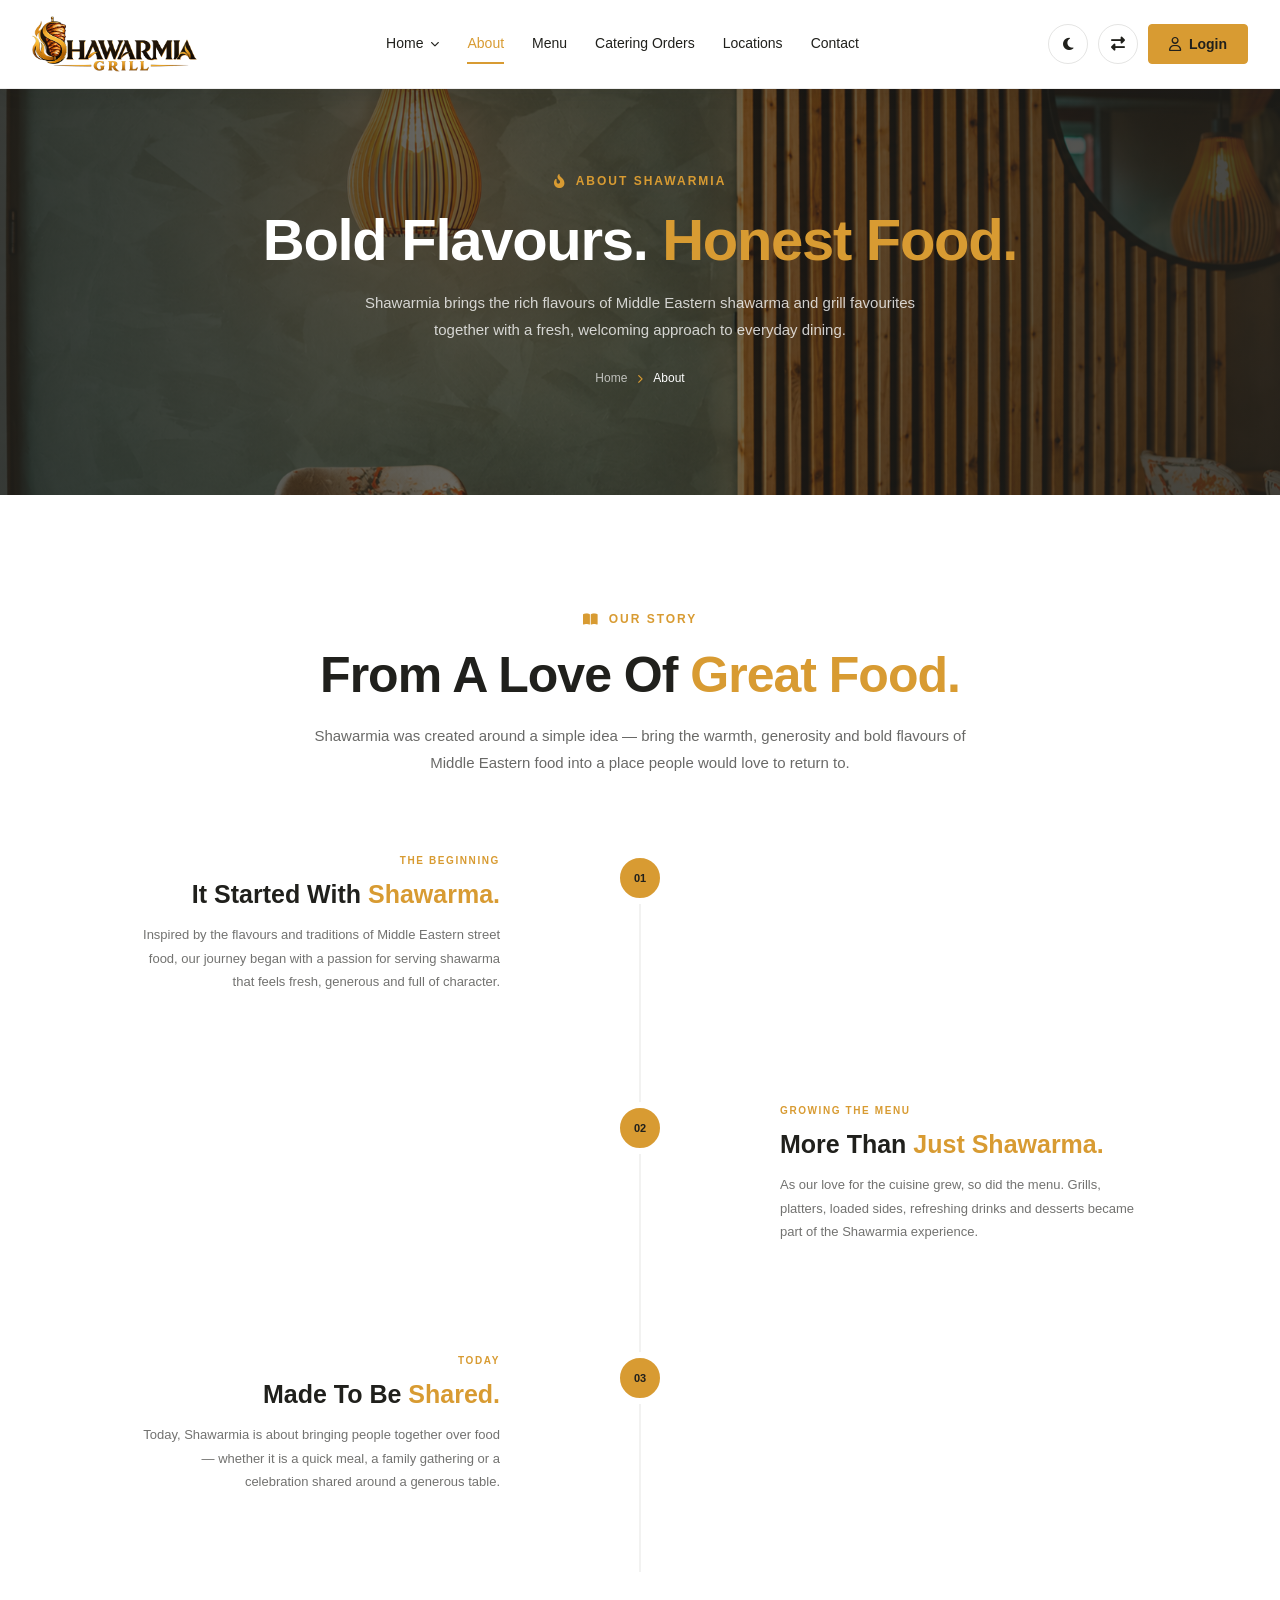
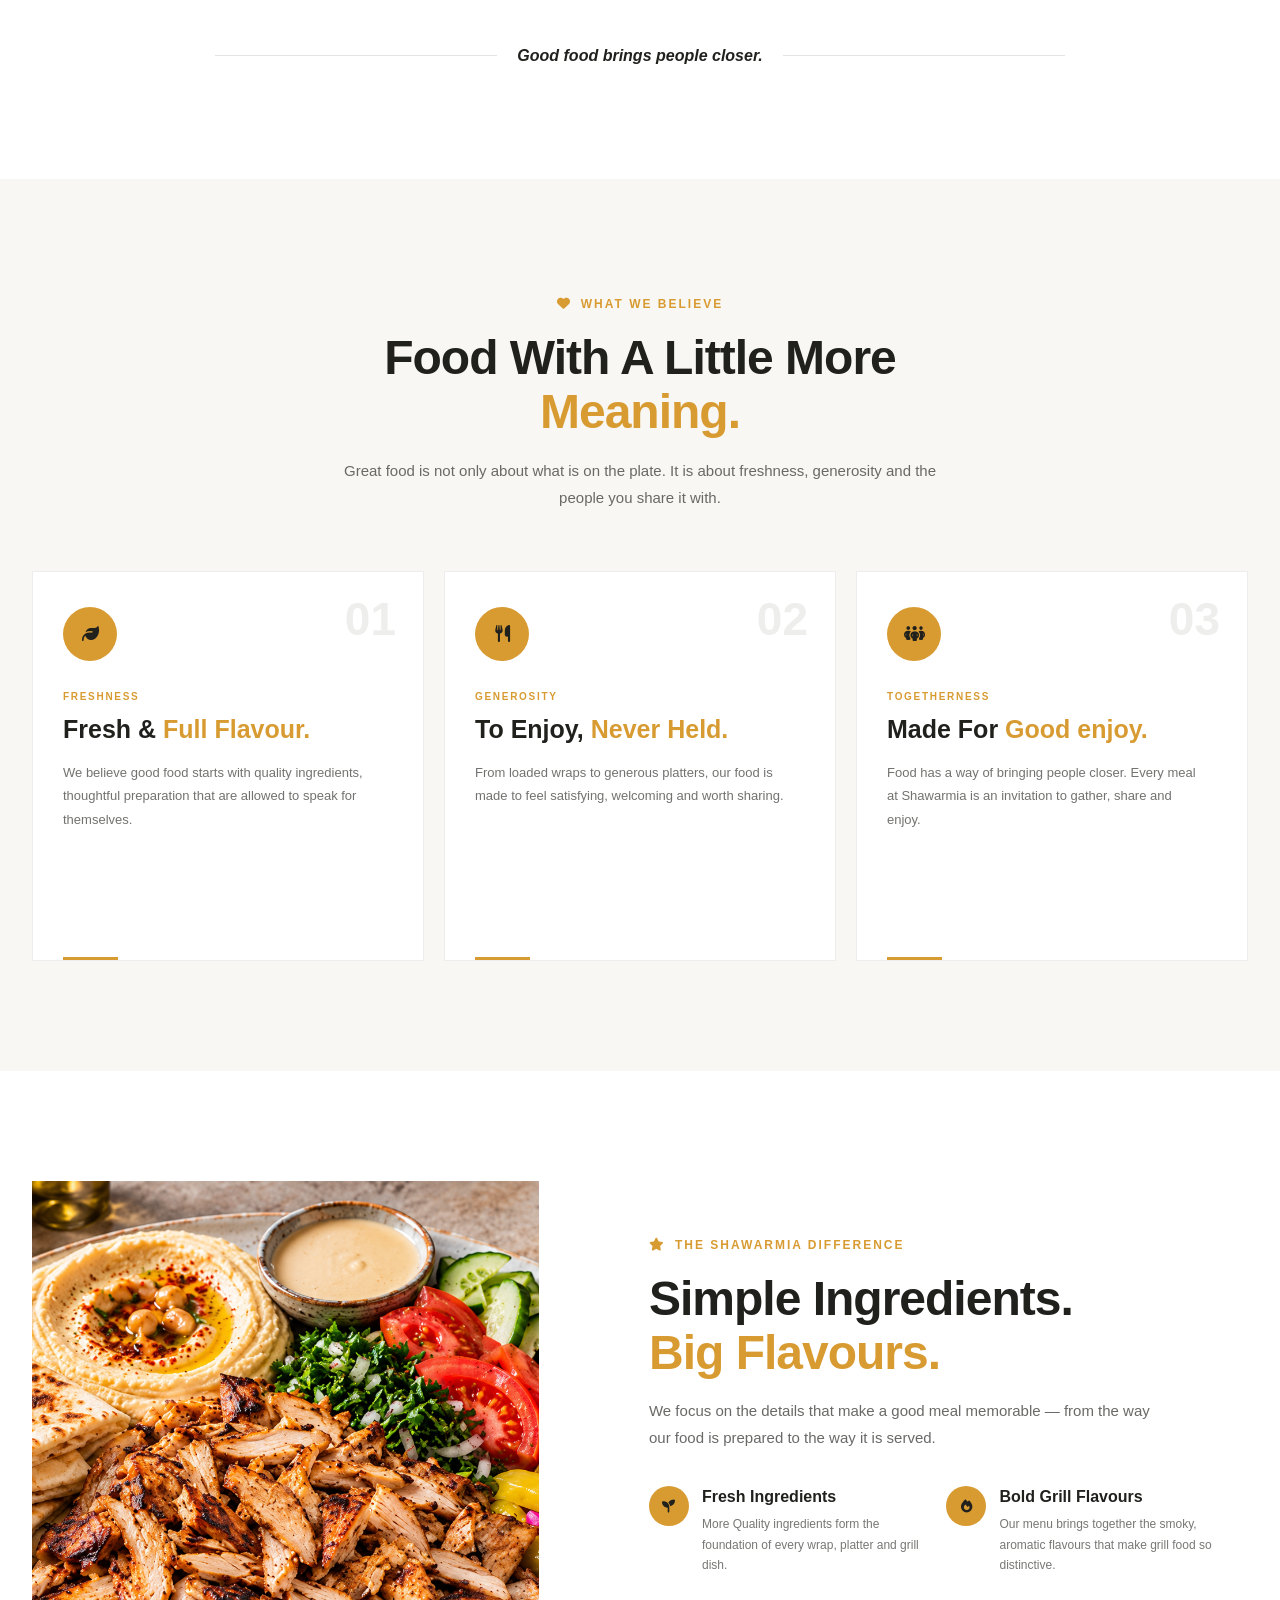
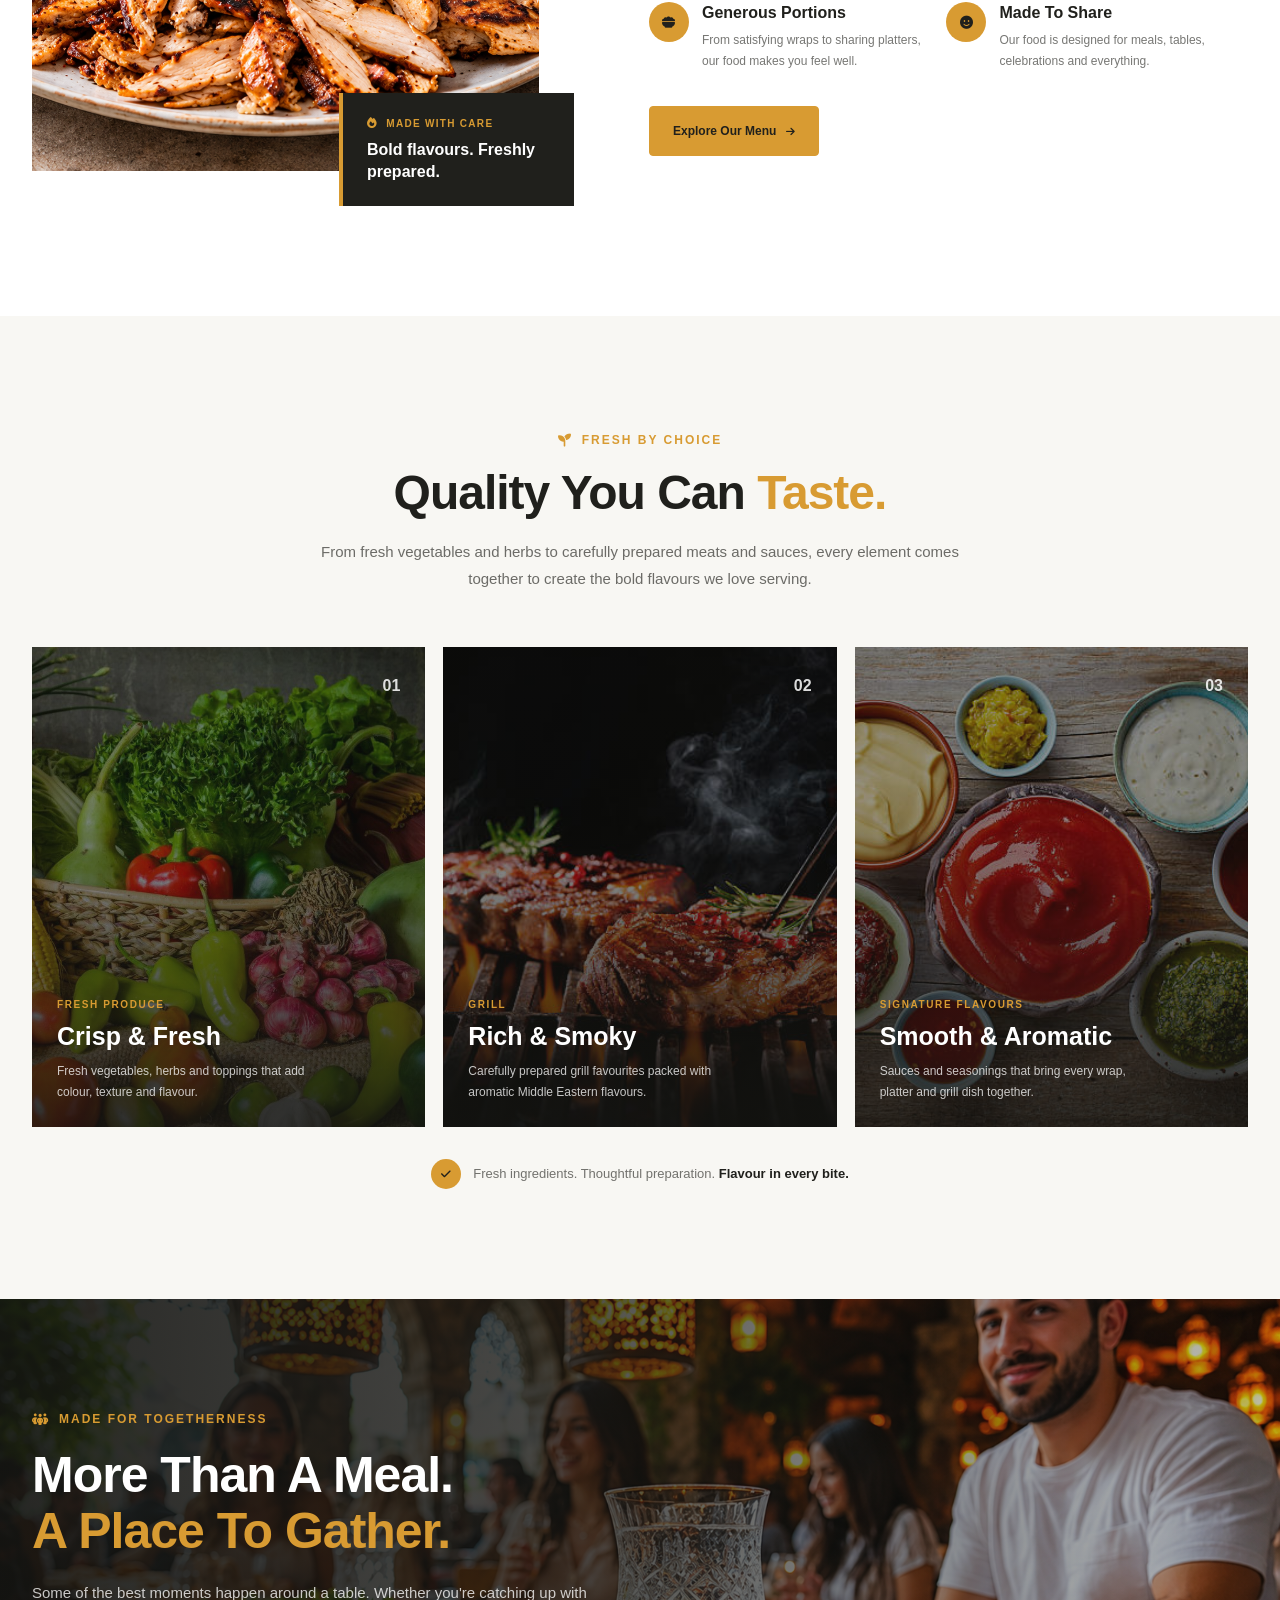
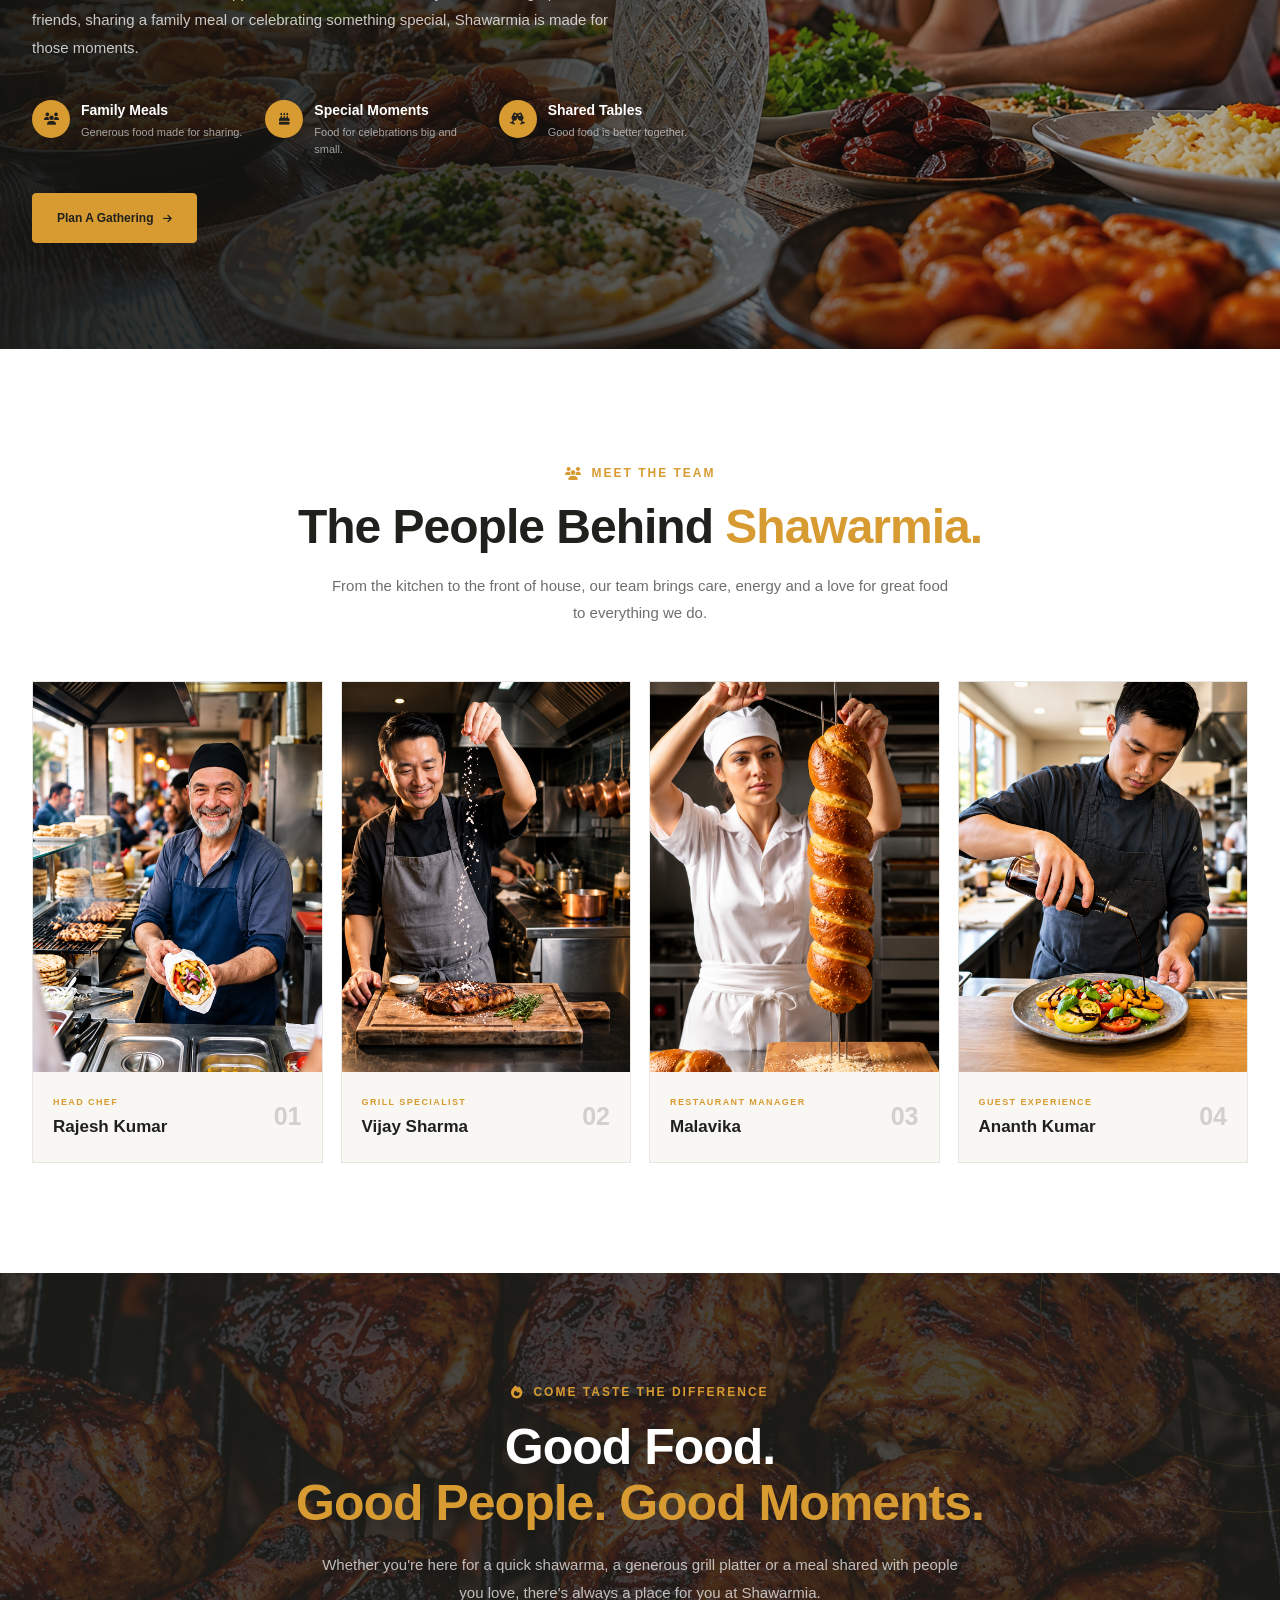
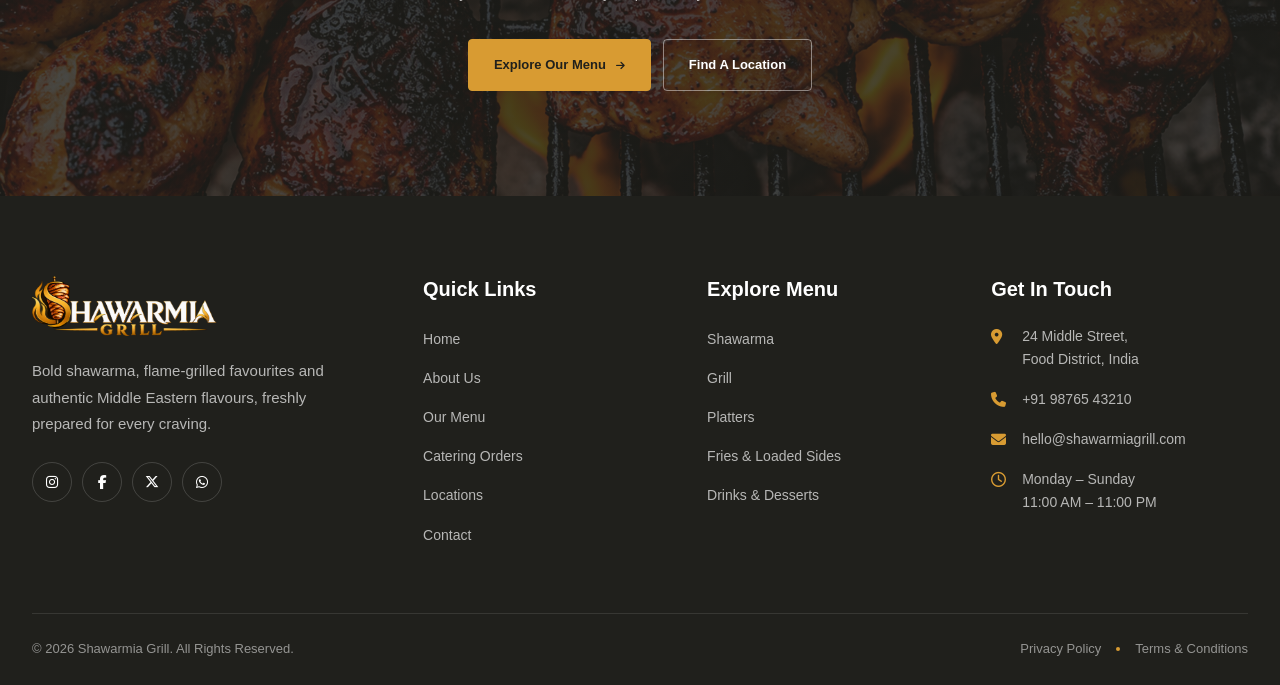
==== commit d438a2e4: "Add files via upload" ====
--- a/about.html
+++ b/about.html
@@ -674,8 +674,8 @@
 
                                 <p>
                                     From satisfying wraps to sharing
-                                    platters, our food is made
-                                    you feeling well.
+                                    platters, our food makes
+                                    you feel well.
                                 </p>
 
                             </div>
@@ -696,8 +696,8 @@
                                 <h3>Made To Share</h3>
 
                                 <p>
-                                    Our food is designed for quick meals, tables, celebrations and
-                                    everything in between.
+                                    Our food is designed for meals, tables, celebrations and
+                                    everything.
                                 </p>
 
                             </div>
--- a/css/style.css
+++ b/css/style.css
@@ -160,7 +160,7 @@
     width: 100%;
     max-width: 1320px;
     margin: 0 auto;
-    padding: 0 20px;
+    padding: 0 32px;
 }
 
 .section-padding {
@@ -391,7 +391,7 @@
     }
 
     .container {
-        padding: 0 18px;
+        padding: 0 24px;
     }
 }
 
@@ -465,7 +465,7 @@
     }
 
     .container {
-        padding: 0 15px;
+        padding: 0 18px;
     }
 }
 
@@ -2549,8 +2549,8 @@
     inset: 0;
     background:
         linear-gradient(180deg,
-            rgba(32, 32, 28, 0.08) 25%,
-            rgba(32, 32, 28, 0.88) 100%);
+            rgba(32, 32, 28, 0.58) 25%,
+            rgba(32, 32, 28, 0.98) 100%);
 }
 
 .home-one-grill-main-content {
@@ -3003,8 +3003,8 @@
     inset: 0;
     background:
         linear-gradient(180deg,
-            rgba(32, 32, 28, 0.04) 20%,
-            rgba(32, 32, 28, 0.18) 42%,
+            rgba(32, 32, 28, 0.44) 20%,
+            rgba(32, 32, 28, 0.58) 42%,
             rgba(32, 32, 28, 0.94) 100%);
     transition: background 0.4s ease;
 }
@@ -6937,8 +6937,8 @@
 
     background:
         linear-gradient(180deg,
-            rgba(20, 20, 17, 0.18) 0%,
-            rgba(20, 20, 17, 0.15) 35%,
+            rgba(20, 20, 17, 0.48) 0%,
+            rgba(20, 20, 17, 0.45) 35%,
             rgba(20, 20, 17, 0.88) 100%);
 }
 
@@ -23621,3 +23621,541 @@
     color: #ffffff !important;
     border-color: #171815 !important;
 }
+
+@media (max-width: 1024px) {
+    .menu-filter .menu-filter-track>.menu-filter-link.is-active {
+        color: var(--primary-color);
+        background-color: var(--secondary-color);
+        border-color: var(--secondary-color);
+    }
+}
+
+/* Dark Overlay */
+.home-two-craving-image::after {
+    content: "";
+    position: absolute;
+    inset: 0;
+    background: linear-gradient(to bottom,
+            rgba(0, 0, 0, 0.30) 0%,
+            rgba(0, 0, 0, 0.45) 45%,
+            rgba(0, 0, 0, 0.82) 100%);
+    z-index: 1;
+    pointer-events: none;
+}
+
+
+/* Image Hover Effect */
+.home-two-craving-card:hover .home-two-craving-image img {
+    transform: scale(1.06);
+}
+
+/* iPad Pro: center only the 3rd review card */
+@media (min-width: 768px) and (max-width: 1024px) {
+    .home-two-reviews-grid>.home-two-review-card:nth-child(3) {
+        grid-column: 1 / -1 !important;
+        justify-self: center !important;
+        width: calc((100% - 20px) / 2) !important;
+        max-width: none !important;
+        margin: 0 !important;
+    }
+}
+
+/* Strong override — iPad Pro footer equal spacing */
+@media (min-width: 768px) and (max-width: 1024px) {
+    .site-footer .container {
+        width: 100% !important;
+        max-width: 100% !important;
+        padding-left: 28px !important;
+        padding-right: 28px !important;
+    }
+
+    .site-footer .footer-main {
+        display: grid !important;
+        grid-template-columns: repeat(3, minmax(0, 1fr)) !important;
+        column-gap: 28px !important;
+        row-gap: 35px !important;
+        align-items: start !important;
+    }
+
+    .site-footer .footer-brand {
+        grid-column: 1 / -1 !important;
+        width: 100% !important;
+        max-width: 100% !important;
+    }
+
+    .site-footer .footer-column {
+        width: 100% !important;
+        min-width: 0 !important;
+        margin: 0 !important;
+    }
+
+    .site-footer .footer-contact {
+        justify-self: stretch !important;
+    }
+
+    .site-footer .footer-bottom {
+        width: 100% !important;
+        justify-content: space-between !important;
+        gap: 16px !important;
+    }
+}
+
+/* ==========================================
+   INNER PAGE HERO — MOBILE CENTER OVERRIDE
+   About, Menu, Catering, Locations, Contact
+   ========================================== */
+
+@media screen and (max-width: 767px) {
+
+    html body .inner-page-hero .container {
+        width: 100% !important;
+        max-width: 100% !important;
+        margin: 0 auto !important;
+        padding-left: 18px !important;
+        padding-right: 18px !important;
+        box-sizing: border-box !important;
+    }
+
+    html body .inner-page-hero .inner-page-hero-content {
+        position: relative !important;
+        inset: auto !important;
+        transform: none !important;
+
+        width: 100% !important;
+        max-width: 100% !important;
+        margin: 0 auto !important;
+        padding: 45px 0 !important;
+
+        display: flex !important;
+        flex-direction: column !important;
+        align-items: center !important;
+        justify-content: center !important;
+
+        text-align: center !important;
+        box-sizing: border-box !important;
+    }
+
+    /* Eyebrow */
+    html body .inner-page-hero .inner-page-hero-eyebrow {
+        display: flex !important;
+        align-items: center !important;
+        justify-content: center !important;
+        width: 100% !important;
+        margin: 0 auto 16px !important;
+        text-align: center !important;
+    }
+
+    /* Main heading */
+    html body .inner-page-hero .inner-page-hero-content h1 {
+        display: block !important;
+        width: 100% !important;
+        max-width: 100% !important;
+        margin: 0 auto 16px !important;
+        padding: 0 !important;
+        text-align: center !important;
+        line-height: 1.2 !important;
+        overflow-wrap: break-word !important;
+    }
+
+    html body .inner-page-hero .inner-page-hero-content h1 span {
+        text-align: center !important;
+    }
+
+    /* Description */
+    html body .inner-page-hero .inner-page-hero-content>p {
+        display: block !important;
+        width: 100% !important;
+        max-width: 100% !important;
+        margin: 0 auto 22px !important;
+        padding: 0 !important;
+        text-align: center !important;
+        line-height: 1.7 !important;
+    }
+
+    /* Breadcrumb */
+    html body .inner-page-hero .inner-page-hero-breadcrumb {
+        display: flex !important;
+        align-items: center !important;
+        justify-content: center !important;
+        flex-wrap: wrap !important;
+        gap: 10px !important;
+
+        width: 100% !important;
+        margin: 0 auto !important;
+        text-align: center !important;
+    }
+
+    html body .inner-page-hero .inner-page-hero-breadcrumb a,
+    html body .inner-page-hero .inner-page-hero-breadcrumb span,
+    html body .inner-page-hero .inner-page-hero-breadcrumb i {
+        text-align: center !important;
+    }
+
+    /* RTL mode — keep hero content centered too */
+    html[dir="rtl"] body .inner-page-hero .inner-page-hero-content,
+    html[dir="rtl"] body .inner-page-hero .inner-page-hero-content h1,
+    html[dir="rtl"] body .inner-page-hero .inner-page-hero-content>p {
+        text-align: center !important;
+    }
+}
+
+/* =========================================
+   MENU CARDS — iPAD PRO FULL WIDTH FIX
+   ========================================= */
+
+@media (min-width: 768px) and (max-width: 1024px) {
+
+    .menu-sections.container {
+        width: 100% !important;
+        max-width: 100% !important;
+        padding-left: 20px !important;
+        padding-right: 20px !important;
+        margin-left: auto !important;
+        margin-right: auto !important;
+        box-sizing: border-box !important;
+    }
+
+    .menu-category {
+        width: 100% !important;
+        max-width: 100% !important;
+        min-width: 0 !important;
+    }
+
+    .menu-grid {
+        width: 100% !important;
+        max-width: 100% !important;
+        grid-template-columns: repeat(2, minmax(0, 1fr)) !important;
+        gap: 16px !important;
+    }
+
+    .menu-card {
+        width: 100% !important;
+        max-width: 100% !important;
+        min-width: 0 !important;
+        margin: 0 !important;
+        box-sizing: border-box !important;
+    }
+
+    .menu-card-image {
+        width: 100% !important;
+        overflow: hidden !important;
+    }
+
+    .menu-card-image img {
+        display: block !important;
+        width: 100% !important;
+        max-width: 100% !important;
+        height: 190px !important;
+        object-fit: cover !important;
+    }
+}
+
+/* FIX: Remove empty space below menu images */
+
+@media (min-width: 768px) and (max-width: 1024px) {
+
+    .menu-card-image {
+        position: relative !important;
+        width: 100% !important;
+        height: 190px !important;
+        padding: 0 !important;
+        margin: 0 !important;
+        overflow: hidden !important;
+        background: transparent !important;
+        line-height: 0 !important;
+    }
+
+    .menu-card-image img {
+        position: absolute !important;
+        inset: 0 !important;
+        display: block !important;
+        width: 100% !important;
+        height: 100% !important;
+        max-width: none !important;
+        object-fit: cover !important;
+        object-position: center !important;
+        margin: 0 !important;
+    }
+}
+
+/* iPad Pro — Increase Menu Card Image Height */
+@media (min-width: 768px) and (max-width: 1024px) {
+
+    .menu-card-image {
+        height: 300px !important;
+        overflow: hidden !important;
+    }
+
+    .menu-card-image img {
+        width: 100% !important;
+        height: 100% !important;
+        object-fit: cover !important;
+        object-position: center !important;
+    }
+}
+
+/* iPad Pro — Fix Horizontal Overflow in Menu Page */
+@media (min-width: 768px) and (max-width: 1024px) {
+
+    html,
+    body {
+        max-width: 100% !important;
+        overflow-x: hidden !important;
+    }
+
+    .menu-sections,
+    .menu-sections .container,
+    .menu-category,
+    .menu-grid {
+        width: 100% !important;
+        max-width: 100% !important;
+        min-width: 0 !important;
+        box-sizing: border-box !important;
+    }
+
+    .menu-sections .container {
+        padding-left: 20px !important;
+        padding-right: 20px !important;
+    }
+
+    .menu-grid {
+        display: grid !important;
+        grid-template-columns: repeat(2, minmax(0, 1fr)) !important;
+        gap: 14px !important;
+    }
+
+    .menu-card {
+        width: 100% !important;
+        min-width: 0 !important;
+        max-width: 100% !important;
+        margin: 0 !important;
+        overflow: hidden !important;
+        box-sizing: border-box !important;
+    }
+
+    .menu-card-image {
+        width: 100% !important;
+        max-width: 100% !important;
+        height: 210px !important;
+        overflow: hidden !important;
+        box-sizing: border-box !important;
+    }
+
+    .menu-card-image img {
+        display: block !important;
+        width: 100% !important;
+        max-width: 100% !important;
+        height: 100% !important;
+        object-fit: cover !important;
+        box-sizing: border-box !important;
+    }
+}
+
+/* FIX — Drinks & Desserts right-side spacing on iPad Mini */
+@media screen and (min-width: 601px) and (max-width: 768px) {
+
+    body .menu-sections {
+        display: block !important;
+        width: 100% !important;
+        max-width: 100% !important;
+        padding-left: 20px !important;
+        padding-right: 20px !important;
+        margin-left: auto !important;
+        margin-right: auto !important;
+        box-sizing: border-box !important;
+    }
+
+    body #drinks-desserts.menu-category {
+        display: block !important;
+        position: relative !important;
+        width: 100% !important;
+        max-width: 100% !important;
+        min-width: 0 !important;
+        margin-left: 0 !important;
+        margin-right: 0 !important;
+        padding-left: 16px !important;
+        padding-right: 16px !important;
+        box-sizing: border-box !important;
+        overflow: hidden !important;
+    }
+
+    body #drinks-desserts .menu-grid {
+        width: 100% !important;
+        max-width: 100% !important;
+        min-width: 0 !important;
+        grid-template-columns: repeat(2, minmax(0, 1fr)) !important;
+        gap: 12px !important;
+        box-sizing: border-box !important;
+    }
+
+    body #drinks-desserts .menu-card {
+        width: 100% !important;
+        max-width: 100% !important;
+        min-width: 0 !important;
+        margin: 0 !important;
+        box-sizing: border-box !important;
+    }
+}
+
+/* iPad Mini — Center Drinks & Desserts inside parent */
+@media screen and (min-width: 601px) and (max-width: 768px) {
+
+    html body .menu-sections {
+        width: 100% !important;
+        max-width: 100% !important;
+        box-sizing: border-box !important;
+    }
+
+    html body #drinks-desserts.menu-category {
+        position: static !important;
+        left: auto !important;
+        right: auto !important;
+        transform: none !important;
+
+        width: 100% !important;
+        max-width: 100% !important;
+        margin: 0 auto !important;
+
+        box-sizing: border-box !important;
+    }
+
+    html body #drinks-desserts .menu-grid {
+        width: 100% !important;
+        max-width: 100% !important;
+        margin-left: auto !important;
+        margin-right: auto !important;
+
+        grid-template-columns: repeat(2, minmax(0, 1fr)) !important;
+        gap: 10px !important;
+        box-sizing: border-box !important;
+    }
+
+    html body #drinks-desserts .menu-card {
+        width: 100% !important;
+        max-width: 100% !important;
+        min-width: 0 !important;
+        margin: 0 !important;
+        box-sizing: border-box !important;
+    }
+}
+
+
+/* =========================================
+   LOCATIONS SECTION — iPAD MINI OVERRIDE
+   ========================================= */
+@media screen and (min-width: 600px) and (max-width: 820px) {
+
+    html body .locations-list {
+        width: 100% !important;
+        overflow: hidden !important;
+        padding: 55px 0 !important;
+    }
+
+    html body .locations-list>.container {
+        width: 100% !important;
+        max-width: 100% !important;
+        padding-left: 18px !important;
+        padding-right: 18px !important;
+        margin: 0 auto !important;
+        box-sizing: border-box !important;
+    }
+
+    html body .locations-list-grid {
+        display: grid !important;
+        grid-template-columns: repeat(3, minmax(0, 1fr)) !important;
+        gap: 14px !important;
+        width: 100% !important;
+        margin: 28px auto 0 !important;
+        align-items: stretch !important;
+        box-sizing: border-box !important;
+    }
+
+    html body .locations-list-grid .location-card {
+        width: 100% !important;
+        min-width: 0 !important;
+        max-width: 100% !important;
+        height: 100% !important;
+        margin: 0 !important;
+        display: flex !important;
+        flex-direction: column !important;
+        box-sizing: border-box !important;
+        overflow: hidden !important;
+    }
+
+    html body .locations-list-grid .location-card-image {
+        width: 100% !important;
+        height: 150px !important;
+        min-height: 150px !important;
+        flex: 0 0 150px !important;
+        overflow: hidden !important;
+    }
+
+    html body .locations-list-grid .location-card-image img {
+        width: 100% !important;
+        height: 100% !important;
+        display: block !important;
+        object-fit: cover !important;
+        object-position: center !important;
+    }
+
+    html body .locations-list-grid .location-card-content {
+        width: 100% !important;
+        min-width: 0 !important;
+        padding: 14px 12px !important;
+        display: flex !important;
+        flex: 1 1 auto !important;
+        flex-direction: column !important;
+        box-sizing: border-box !important;
+    }
+
+    html body .locations-list-grid .location-card-content h3 {
+        font-size: 17px !important;
+        line-height: 1.35 !important;
+        overflow-wrap: anywhere !important;
+    }
+
+    html body .locations-list-grid .location-card-info {
+        width: 100% !important;
+        min-width: 0 !important;
+    }
+
+    html body .locations-list-grid .location-card-info>div {
+        display: flex !important;
+        align-items: flex-start !important;
+        gap: 8px !important;
+        min-width: 0 !important;
+    }
+
+    html body .locations-list-grid .location-card-info p {
+        min-width: 0 !important;
+        font-size: 11px !important;
+        line-height: 1.6 !important;
+        overflow-wrap: anywhere !important;
+    }
+
+    html body .locations-list-grid .location-card-actions {
+        margin-top: auto !important;
+        padding-top: 12px !important;
+        display: flex !important;
+        flex-direction: column !important;
+        align-items: flex-start !important;
+        gap: 8px !important;
+    }
+
+    html body .locations-list-grid .location-card-btn {
+        max-width: 100% !important;
+        min-height: 38px !important;
+        padding: 9px 10px !important;
+        display: inline-flex !important;
+        align-items: center !important;
+        justify-content: center !important;
+        gap: 6px !important;
+        white-space: normal !important;
+        font-size: 11px !important;
+        box-sizing: border-box !important;
+    }
+
+    html body .locations-list-grid .location-card-link {
+        font-size: 11px !important;
+    }
+}
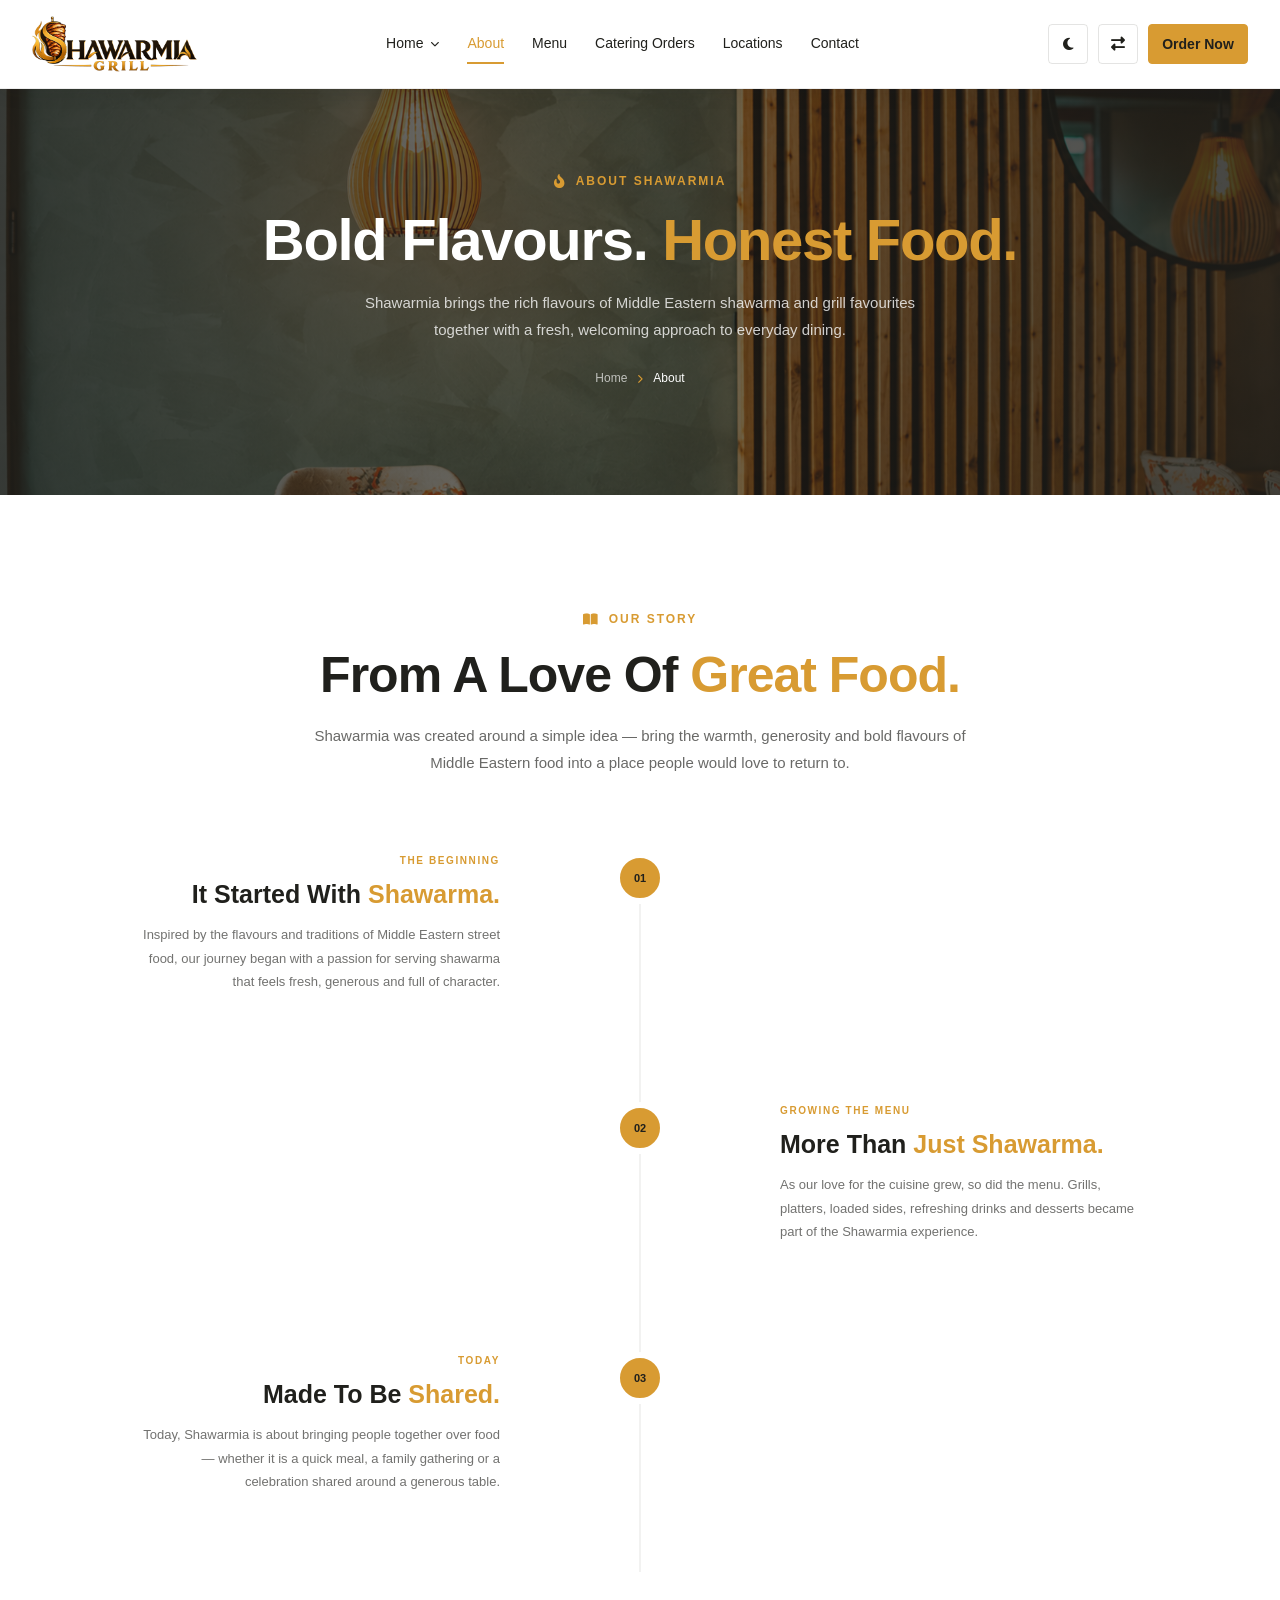
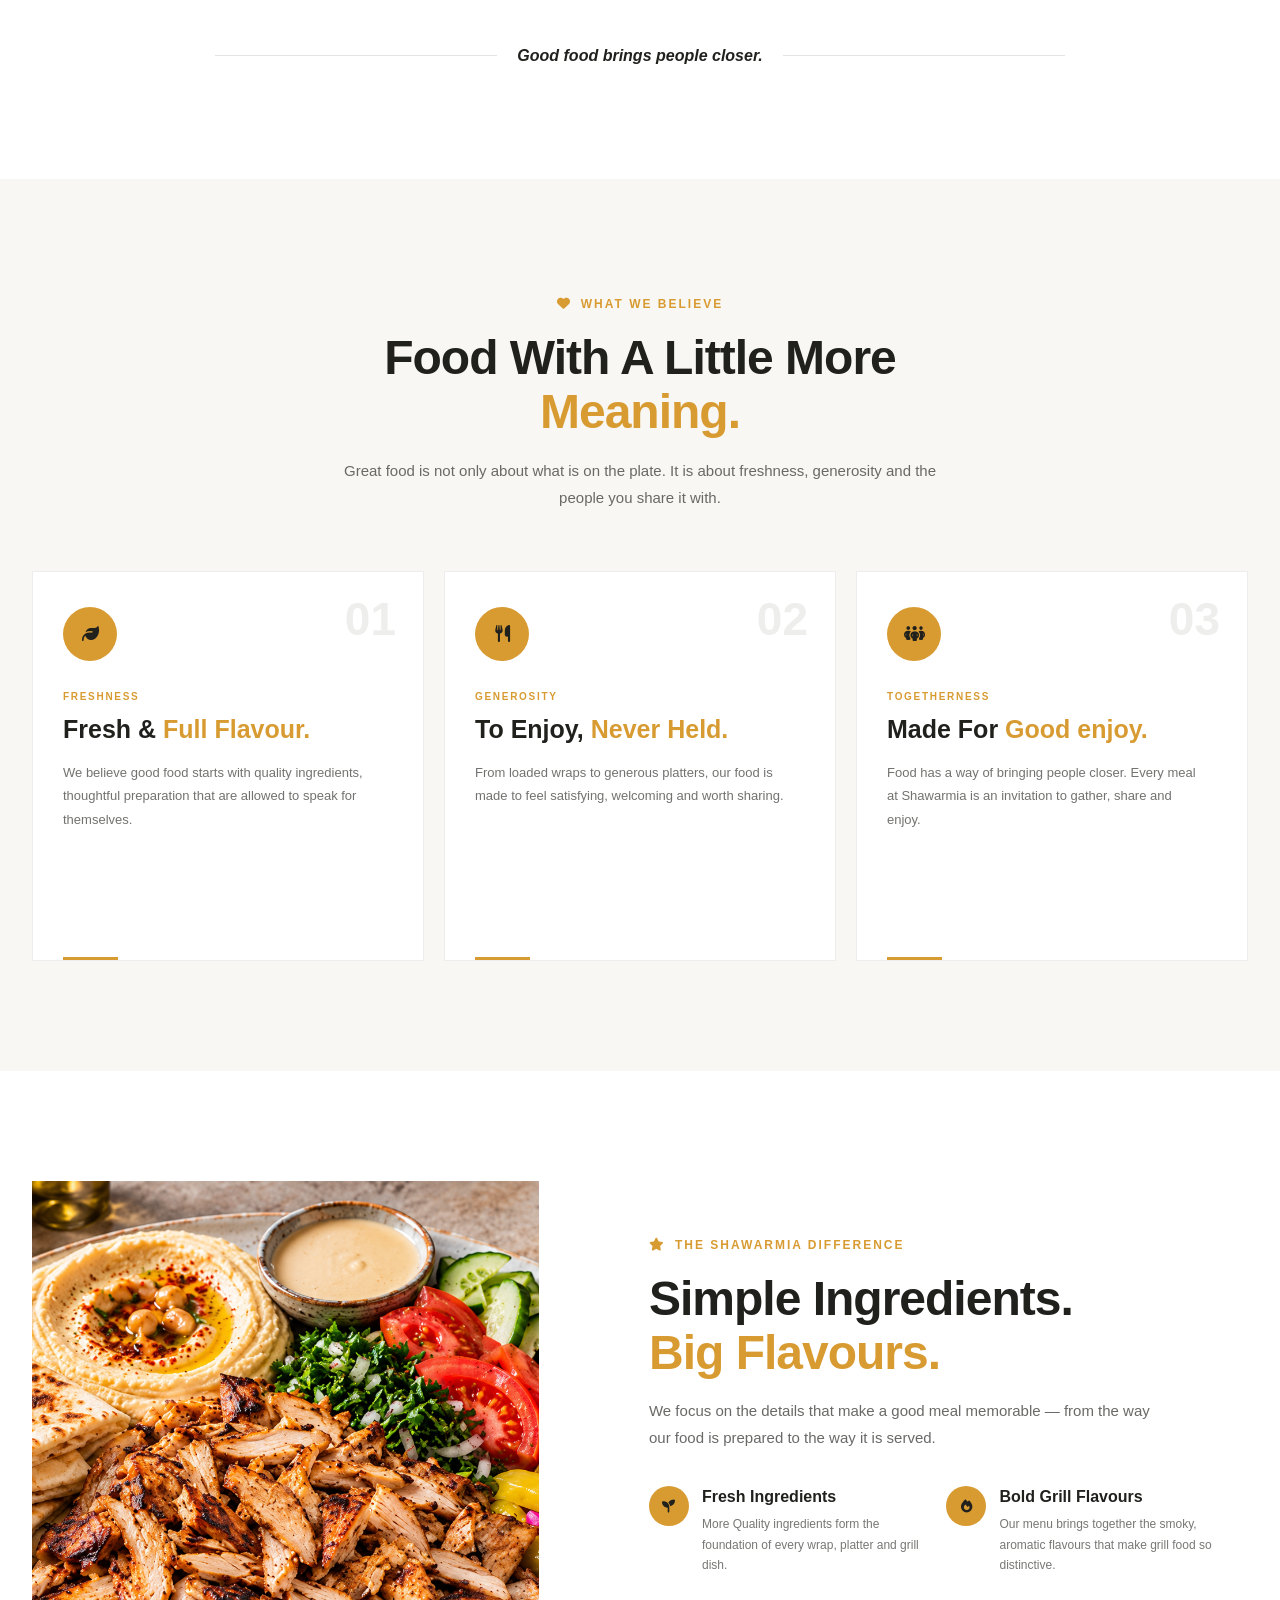
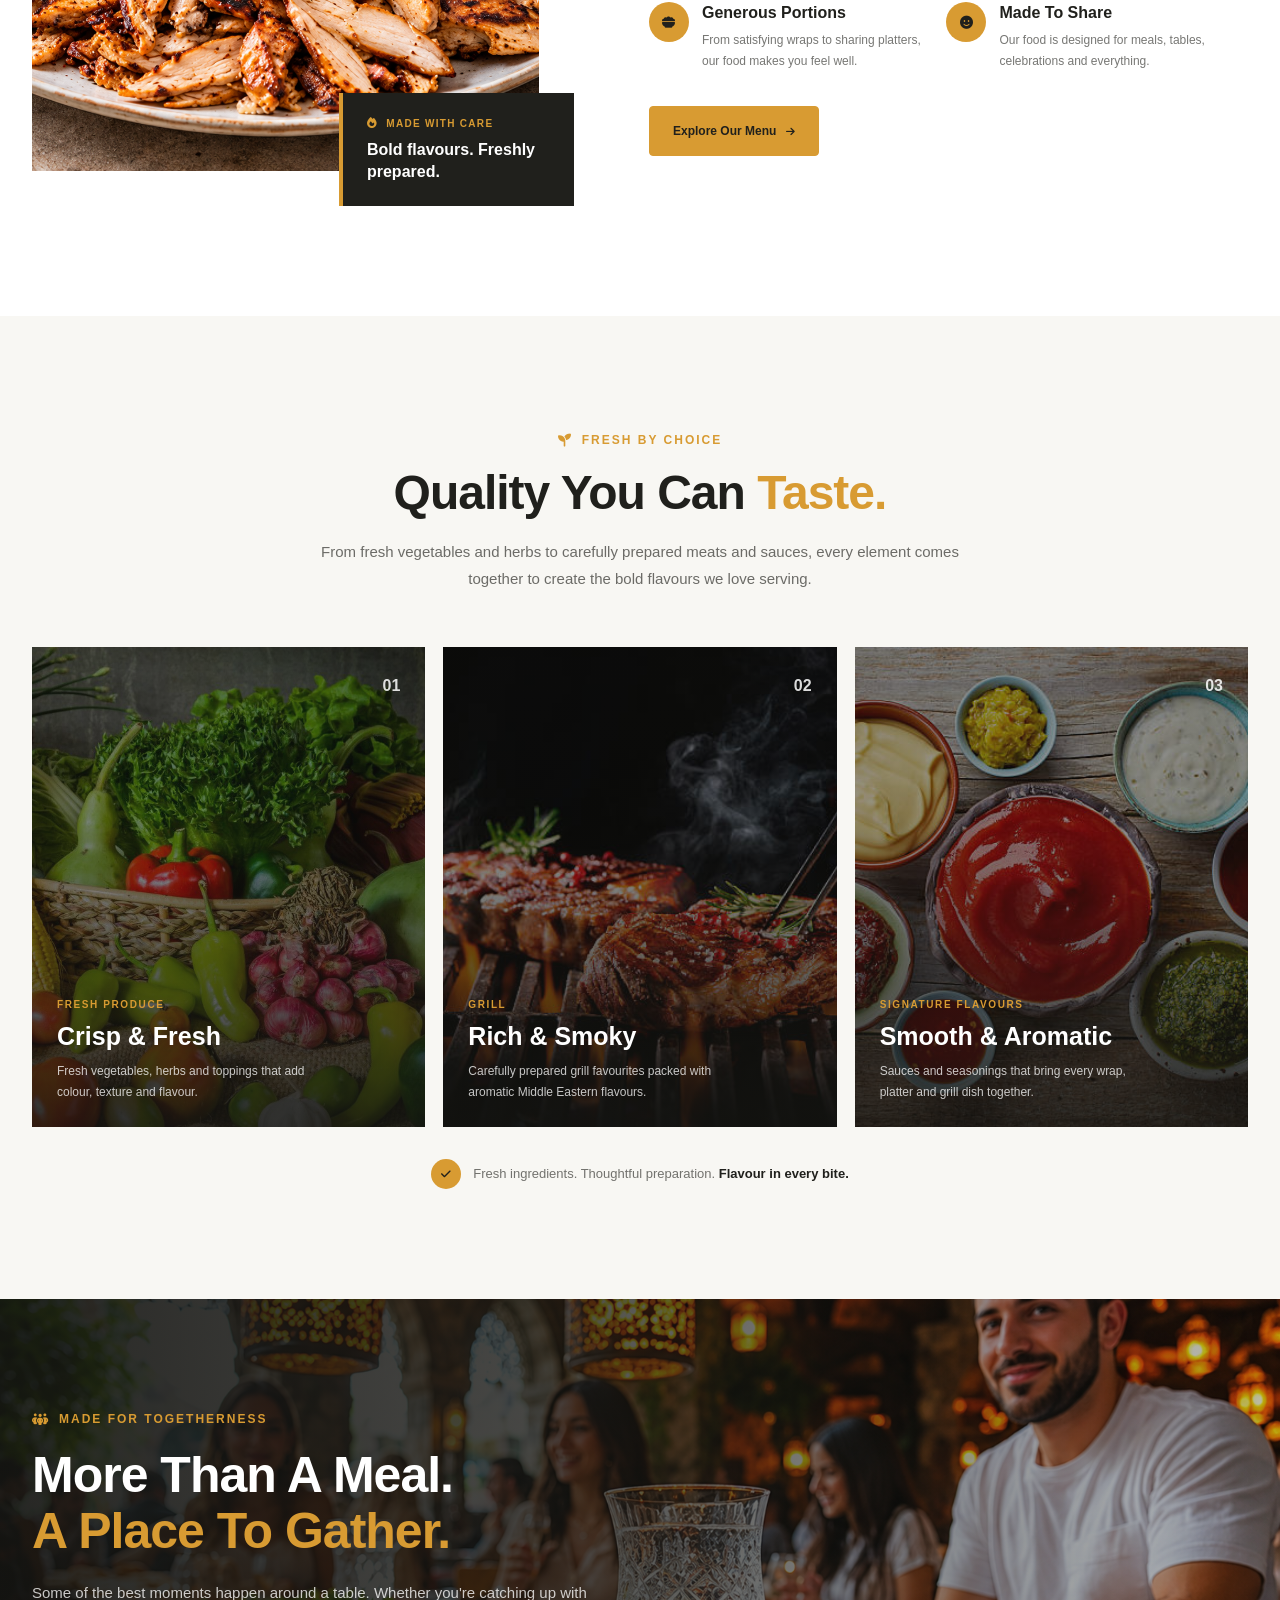
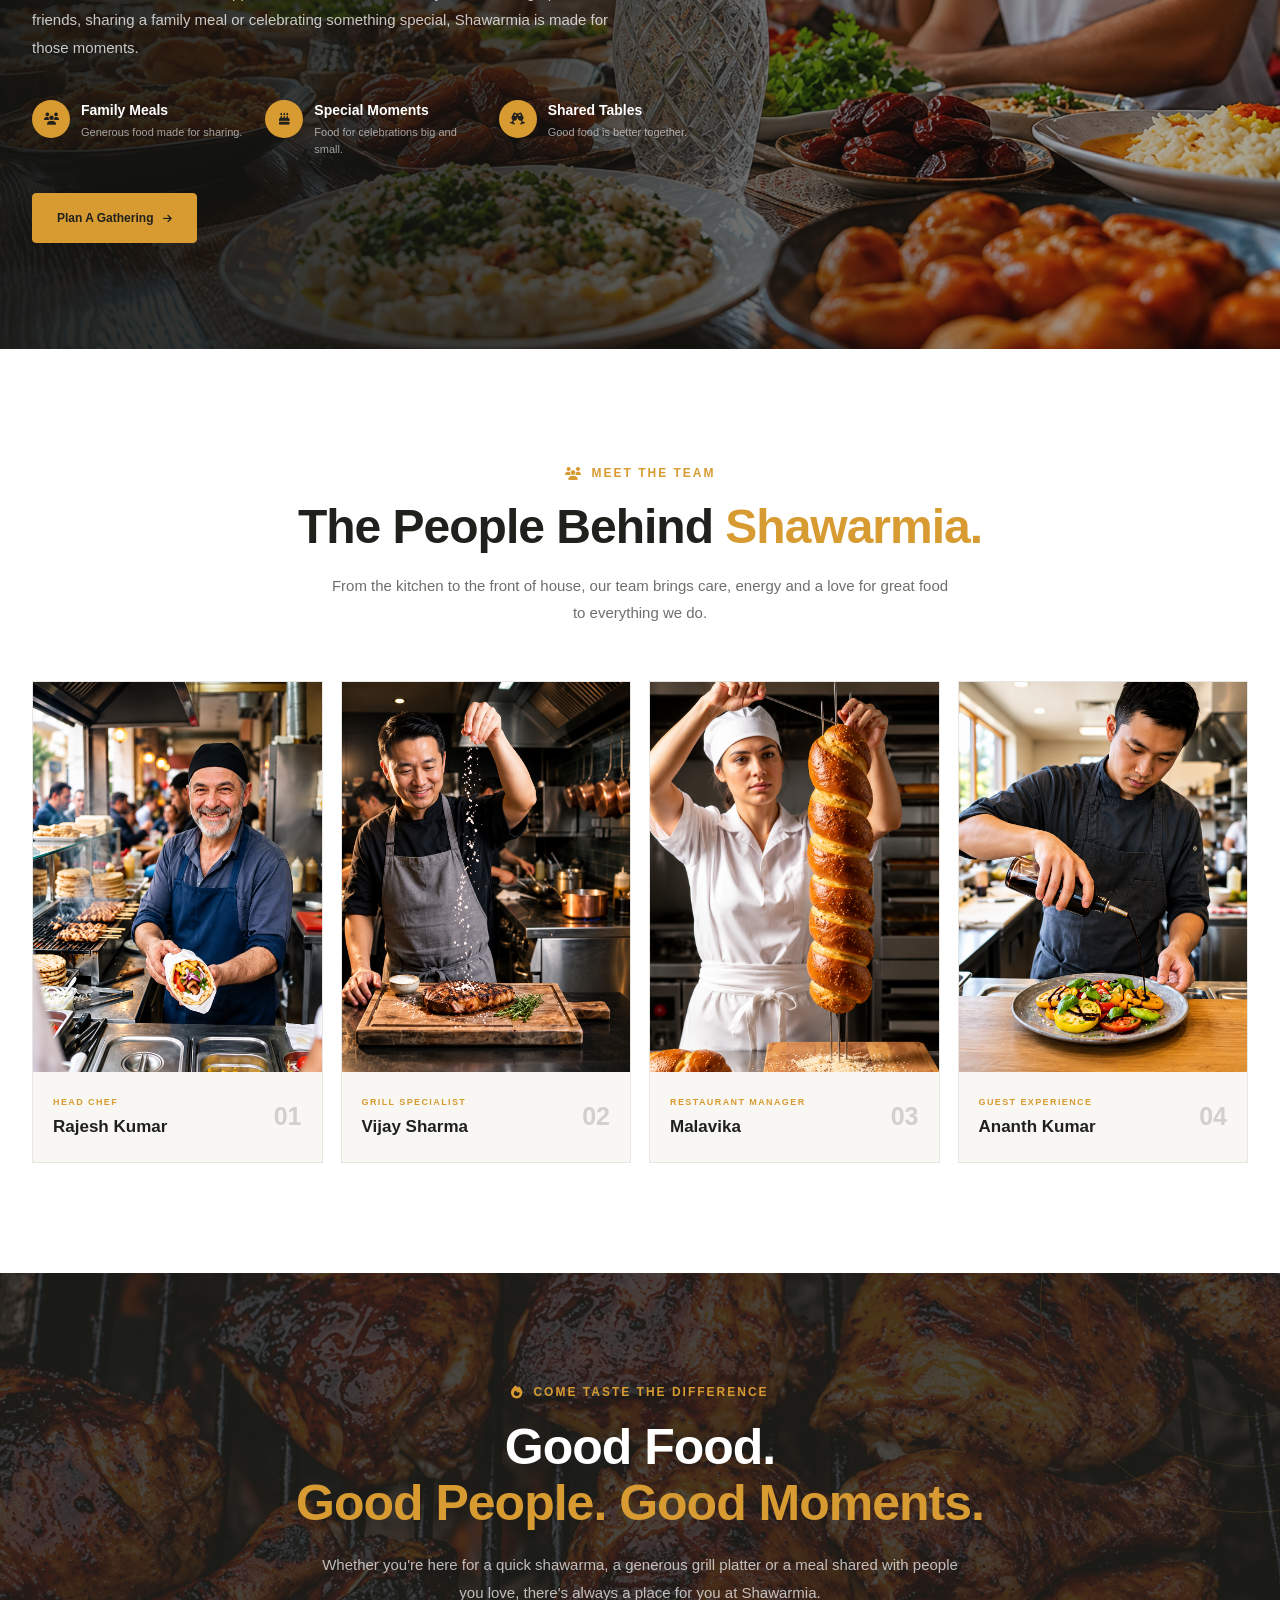
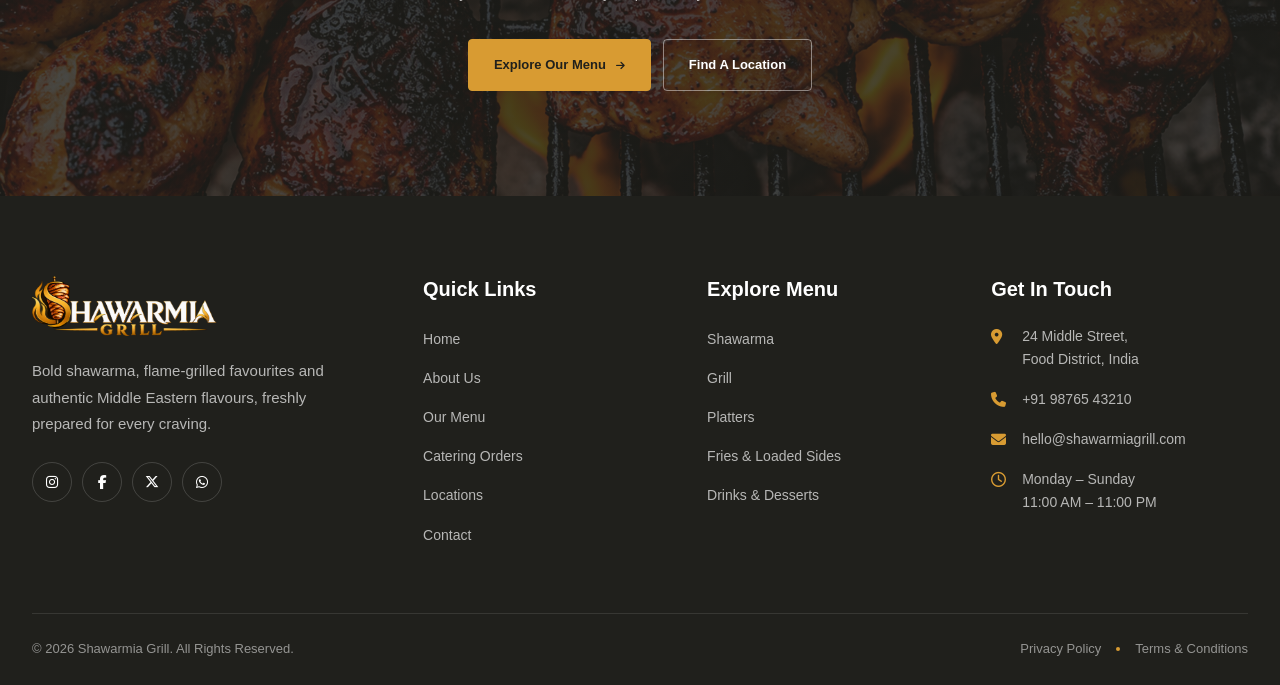
==== commit f0216eb0: "Add files via upload" ====
--- a/about.html
+++ b/about.html
@@ -132,9 +132,8 @@
                 </button>
 
                 <!-- Login -->
-                <a href="login.html" class="login-btn">
-                    <i class="fa-regular fa-user"></i>
-                    <span>Login</span>
+                <a href="order.html" class="login-btn">
+                    <span>Order Now</span>
                 </a>
 
             </div>
@@ -251,10 +250,9 @@
 
                     </button>
 
-                    <a href="login.html" class="mobile-login-btn">
-
-                        <i class="fa-regular fa-user"></i>
-                        <span>Login</span>
+                    <a href="order.html" class="mobile-login-btn">
+
+                        <span>Order Now</span>
 
                     </a>
 
--- a/css/style.css
+++ b/css/style.css
@@ -759,7 +759,7 @@
     justify-content: center;
 
     border: 1px solid rgba(32, 32, 28, 0.12);
-    border-radius: 50%;
+    border-radius: 4px;
 
     background-color: transparent;
     color: var(--text-primary);
@@ -24158,4 +24158,164 @@
     html body .locations-list-grid .location-card-link {
         font-size: 11px !important;
     }
-}+}
+
+
+/* ABOUT COMMUNITY — MOBILE POINTS LEFT ALIGN */
+@media (max-width: 767px) {
+
+    .about-community-highlights {
+        width: 100% !important;
+        display: flex !important;
+        flex-direction: column !important;
+        align-items: stretch !important;
+        gap: 16px !important;
+        margin: 28px 0 30px !important;
+    }
+
+    .about-community-highlight {
+        width: 100% !important;
+        display: flex !important;
+        flex-direction: row !important;
+        align-items: center !important;
+        justify-content: flex-start !important;
+        gap: 12px !important;
+        text-align: left !important;
+    }
+
+    .about-community-highlight-icon {
+        flex: 0 0 40px !important;
+        width: 40px !important;
+        height: 40px !important;
+        display: flex !important;
+        align-items: center !important;
+        justify-content: center !important;
+        margin: 0 !important;
+    }
+
+    .about-community-highlight>div:last-child {
+        flex: 1 1 auto !important;
+        min-width: 0 !important;
+        text-align: left !important;
+    }
+
+    .about-community-highlight h3 {
+        width: 100% !important;
+        margin: 0 0 5px !important;
+        text-align: left !important;
+    }
+
+    .about-community-highlight p {
+        width: 100% !important;
+        margin: 0 !important;
+        text-align: left !important;
+    }
+
+    .about-community-btn {
+        align-self: flex-start;
+    }
+}
+
+
+/* =========================================
+   SHAWARMIA AUTH PAGES — READABLE TEXT
+   LOGIN + REGISTER
+========================================= */
+
+.auth-card h1 {
+    font-size: 30px;
+    line-height: 1.2;
+}
+
+.auth-description {
+    font-size: 15px !important;
+    line-height: 1.65;
+}
+
+.auth-field label {
+    font-size: 14px !important;
+    font-weight: 500;
+}
+
+.auth-field input {
+    height: 52px;
+    padding: 0 14px;
+    font-size: 15px !important;
+}
+
+.auth-options {
+    font-size: 14px !important;
+}
+
+.auth-check {
+    font-size: 14px !important;
+    line-height: 1.5;
+}
+
+.auth-check input {
+    width: 16px;
+    height: 16px;
+}
+
+.auth-link {
+    font-size: 14px;
+}
+
+.auth-submit {
+    min-height: 56px;
+    font-size: 15px !important;
+}
+
+.auth-divider-label {
+    font-size: 12px;
+}
+
+.auth-social-label {
+    font-size: 14px !important;
+}
+
+.auth-social {
+    width: 48px;
+    height: 48px;
+}
+
+.auth-footer-copy {
+    font-size: 14px !important;
+    line-height: 1.7;
+}
+
+/* Mobile text sizing */
+@media (max-width: 575px) {
+    .auth-card h1 {
+        font-size: 28px;
+    }
+
+    .auth-description {
+        font-size: 14px !important;
+    }
+
+    .auth-field label {
+        font-size: 14px !important;
+    }
+
+    .auth-field input {
+        height: 52px;
+        font-size: 15px !important;
+    }
+
+    .auth-options,
+    .auth-check,
+    .auth-link {
+        font-size: 13px !important;
+    }
+
+    .auth-submit {
+        min-height: 54px;
+        font-size: 15px !important;
+    }
+
+    .auth-social-label,
+    .auth-footer-copy {
+        font-size: 13px !important;
+    }
+}
